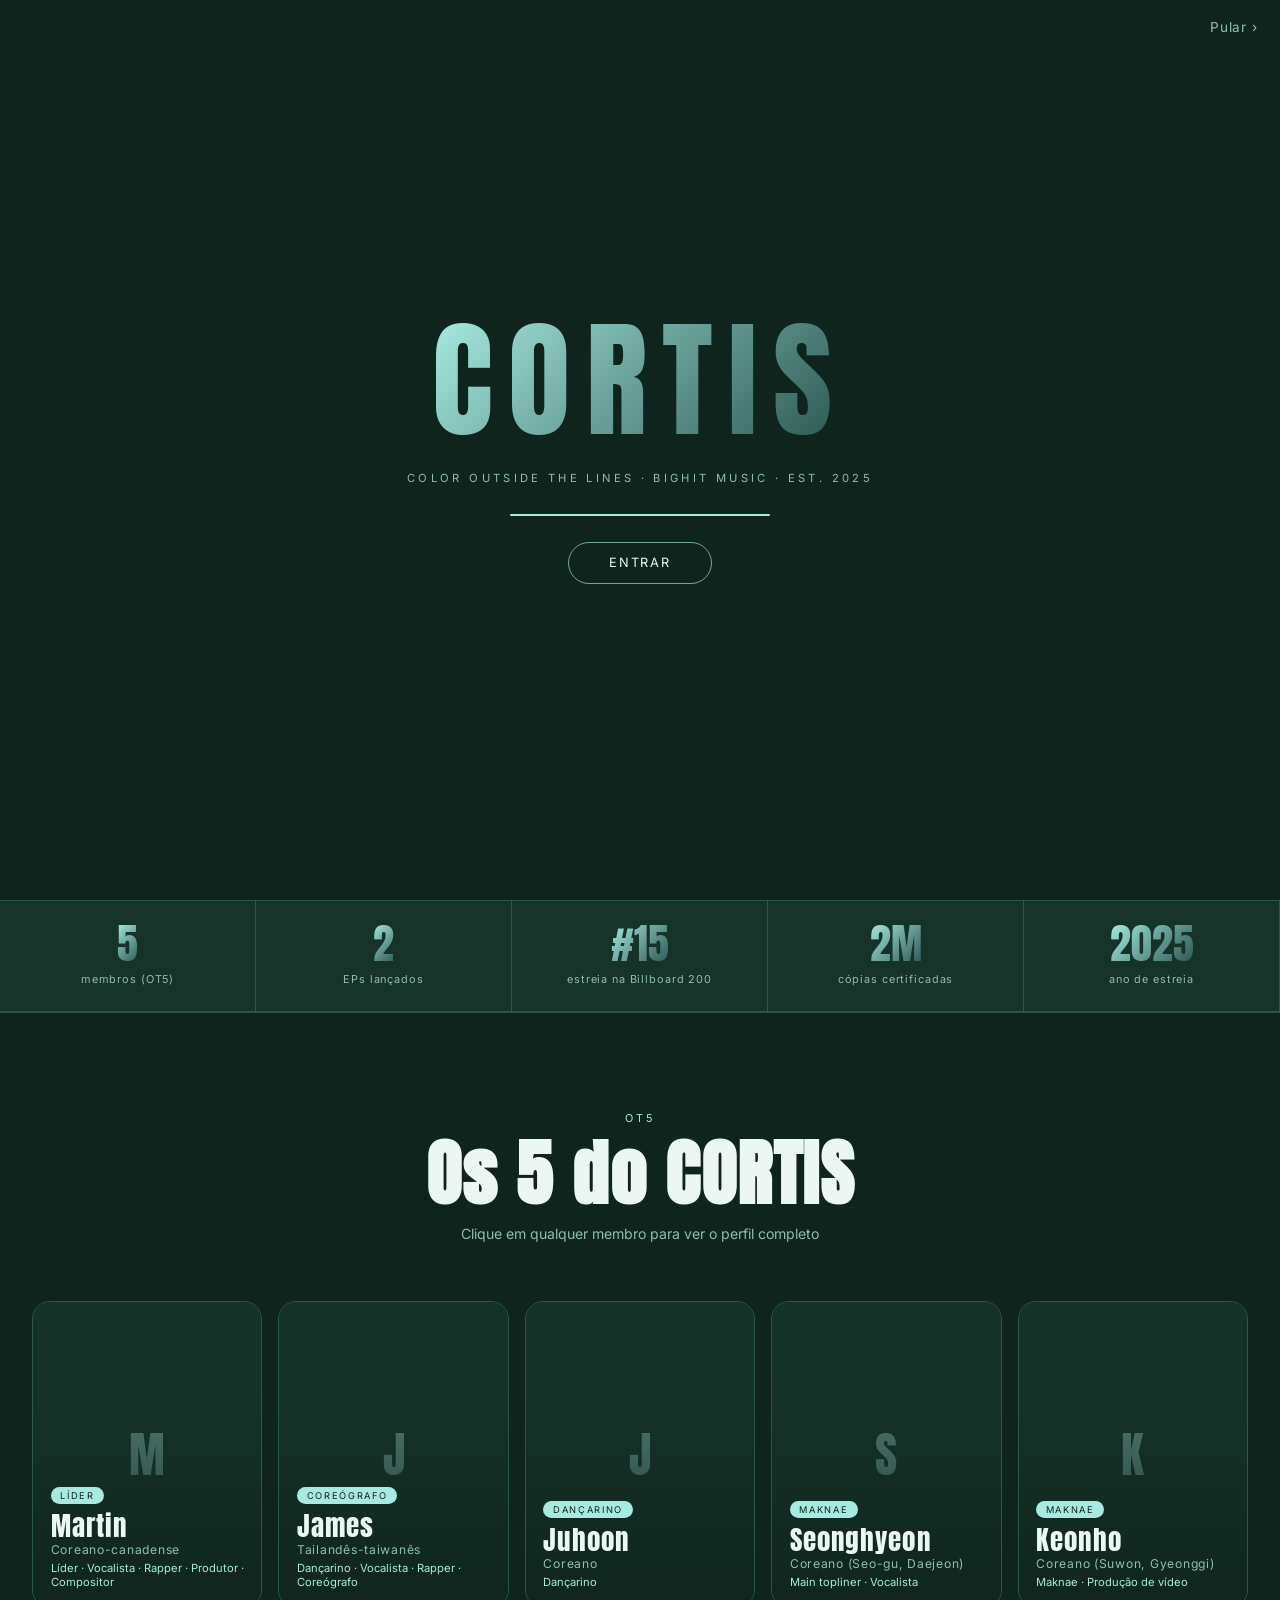
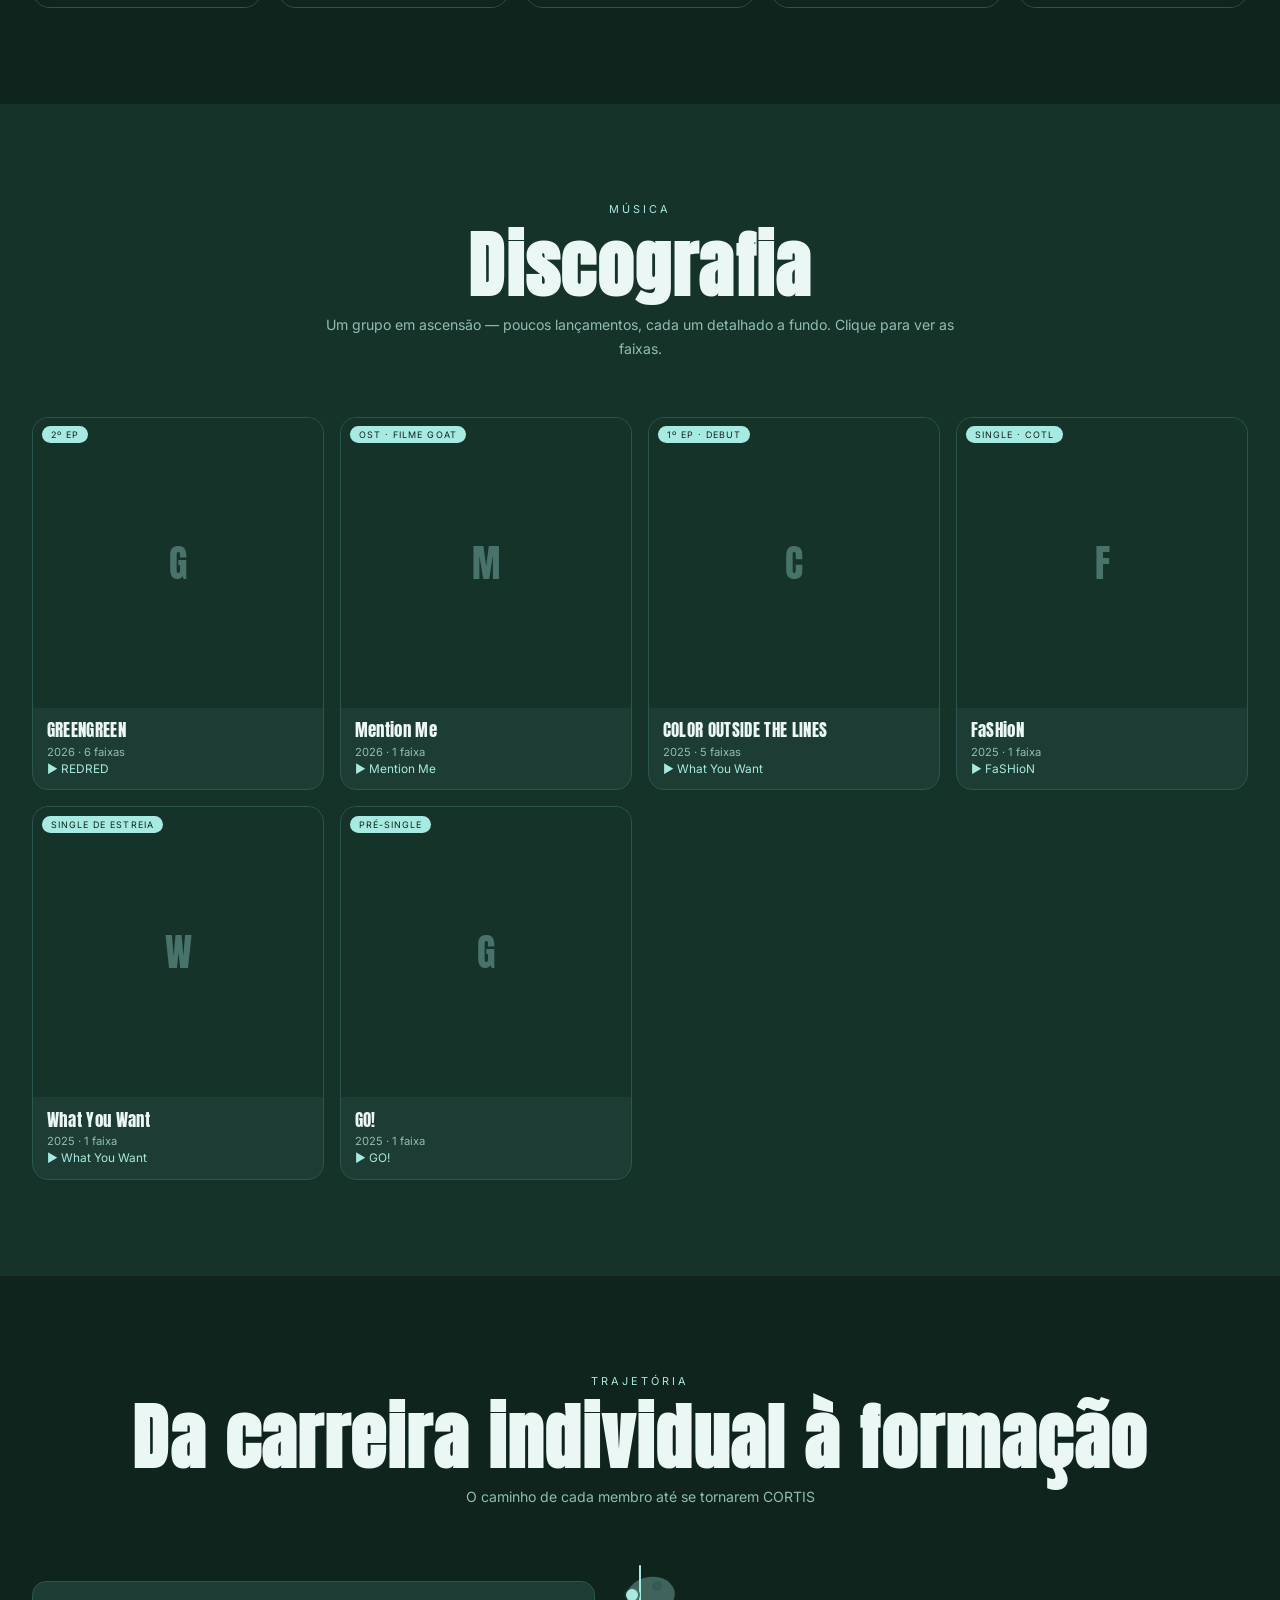
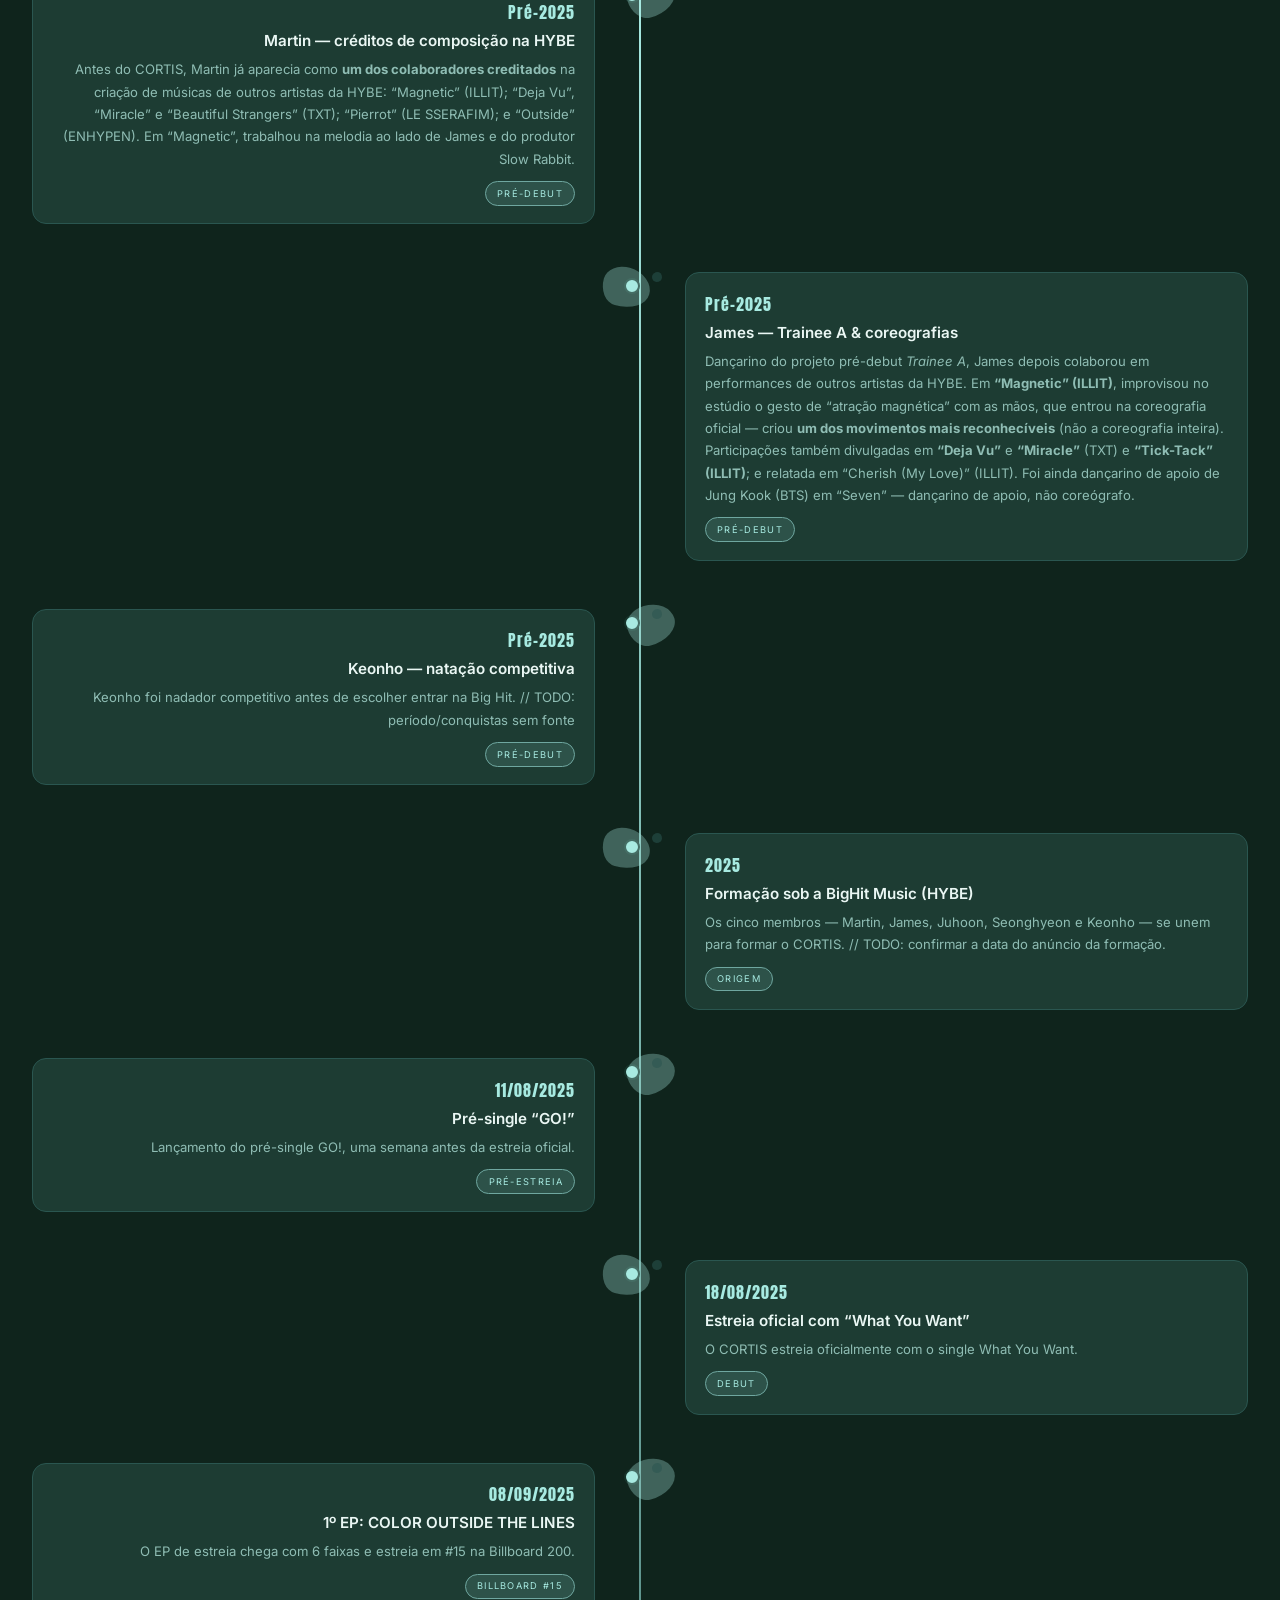
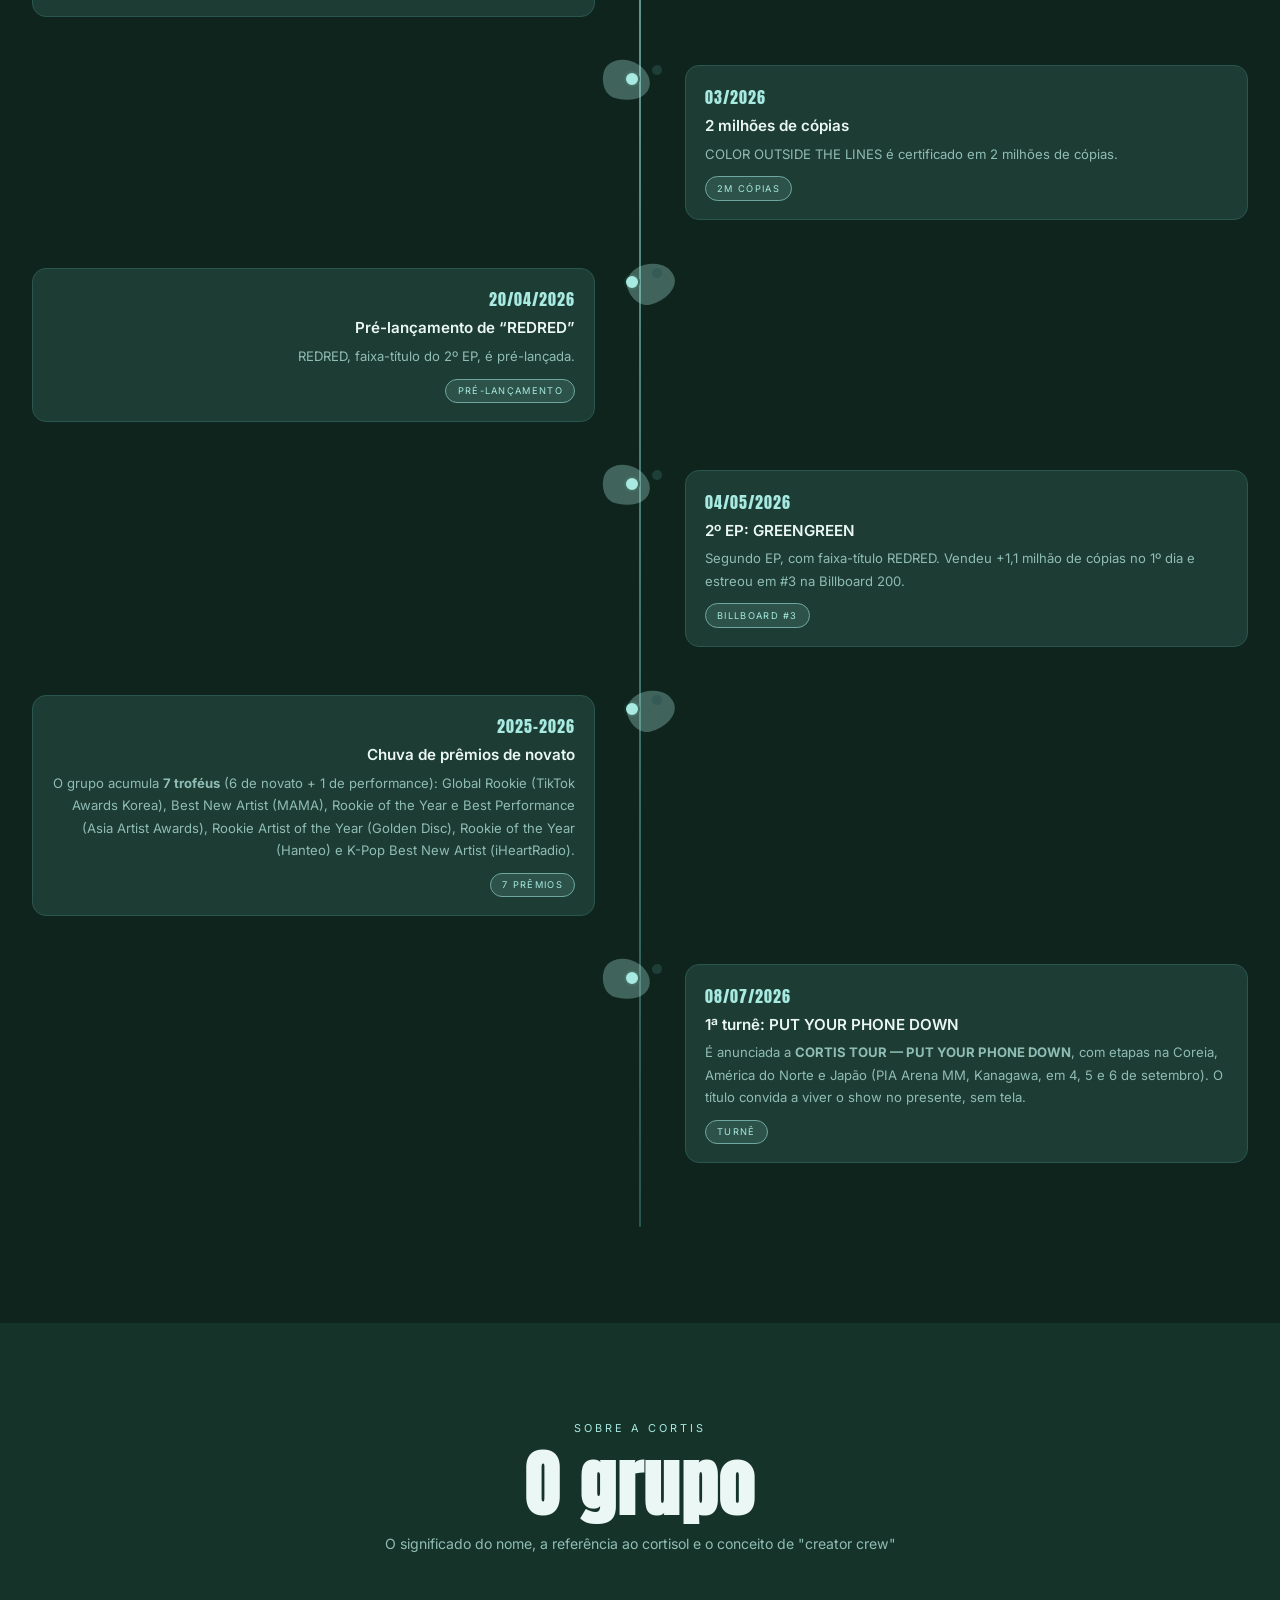
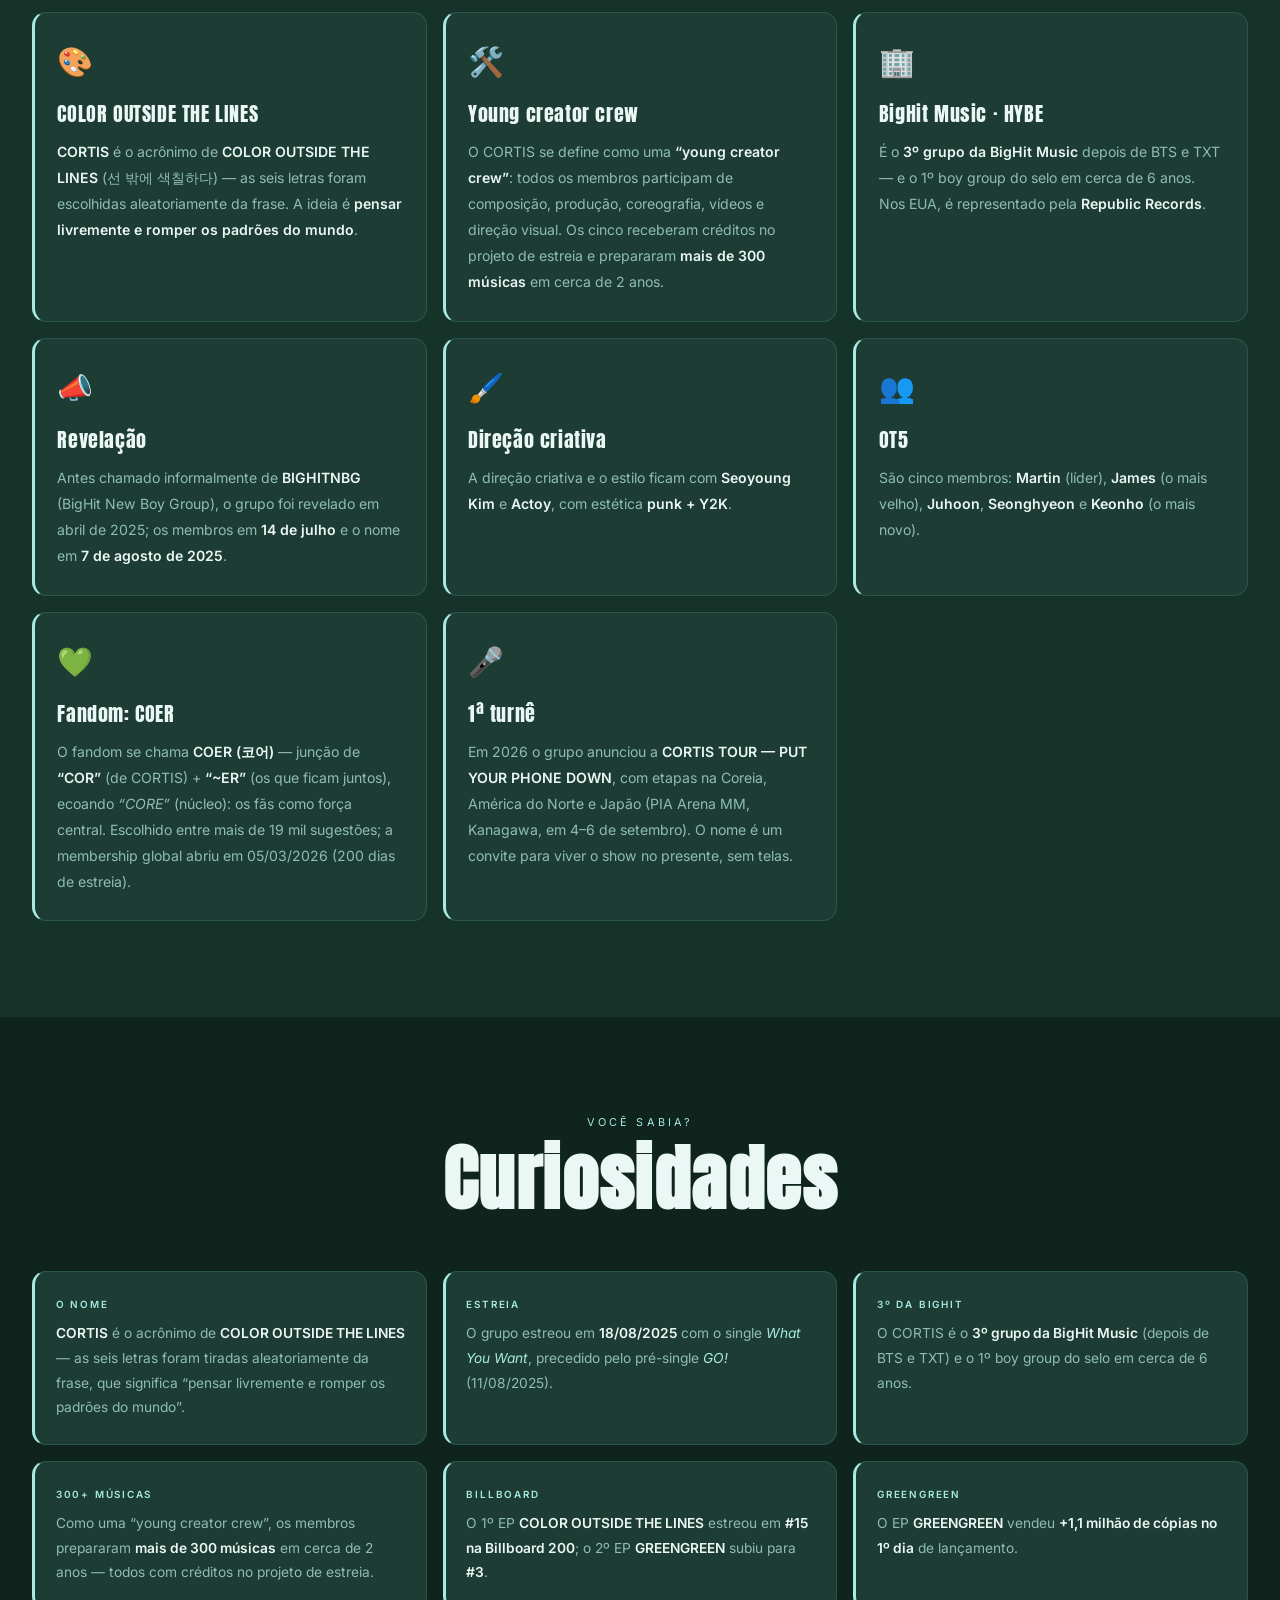
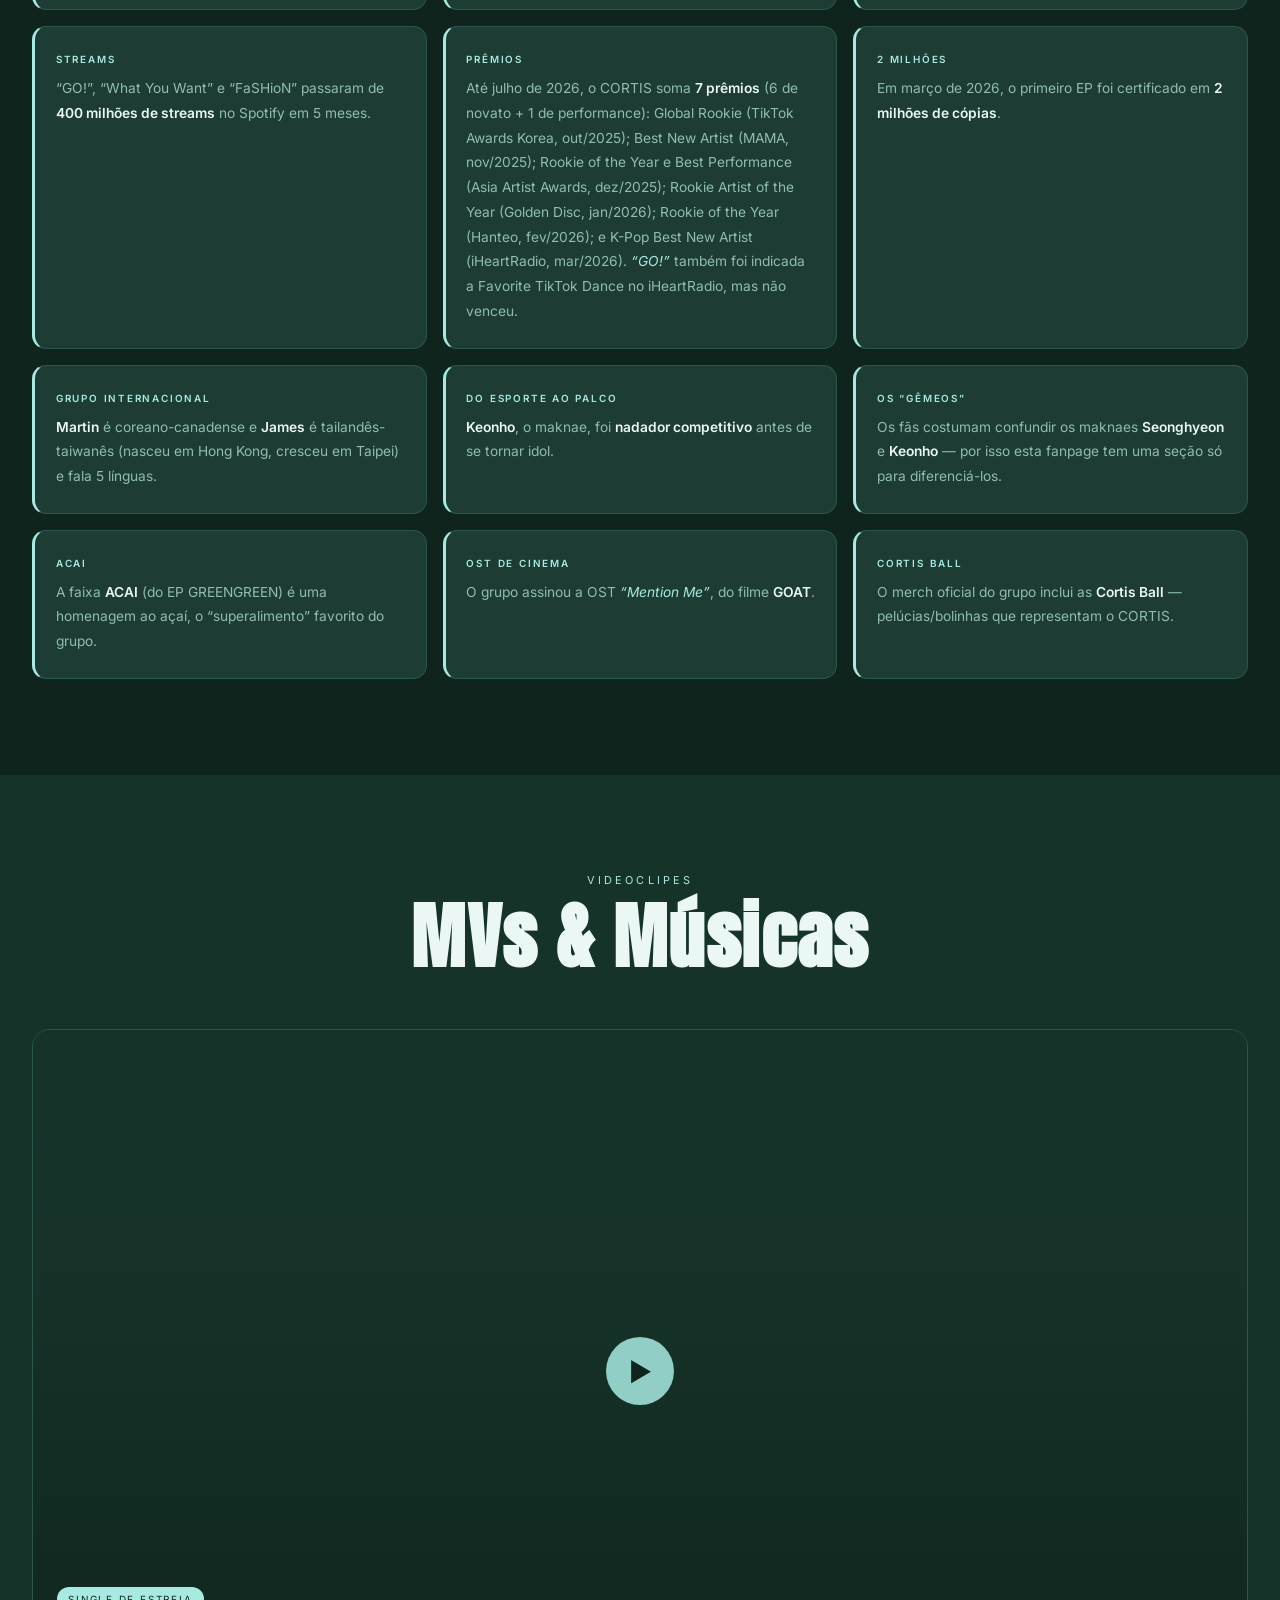
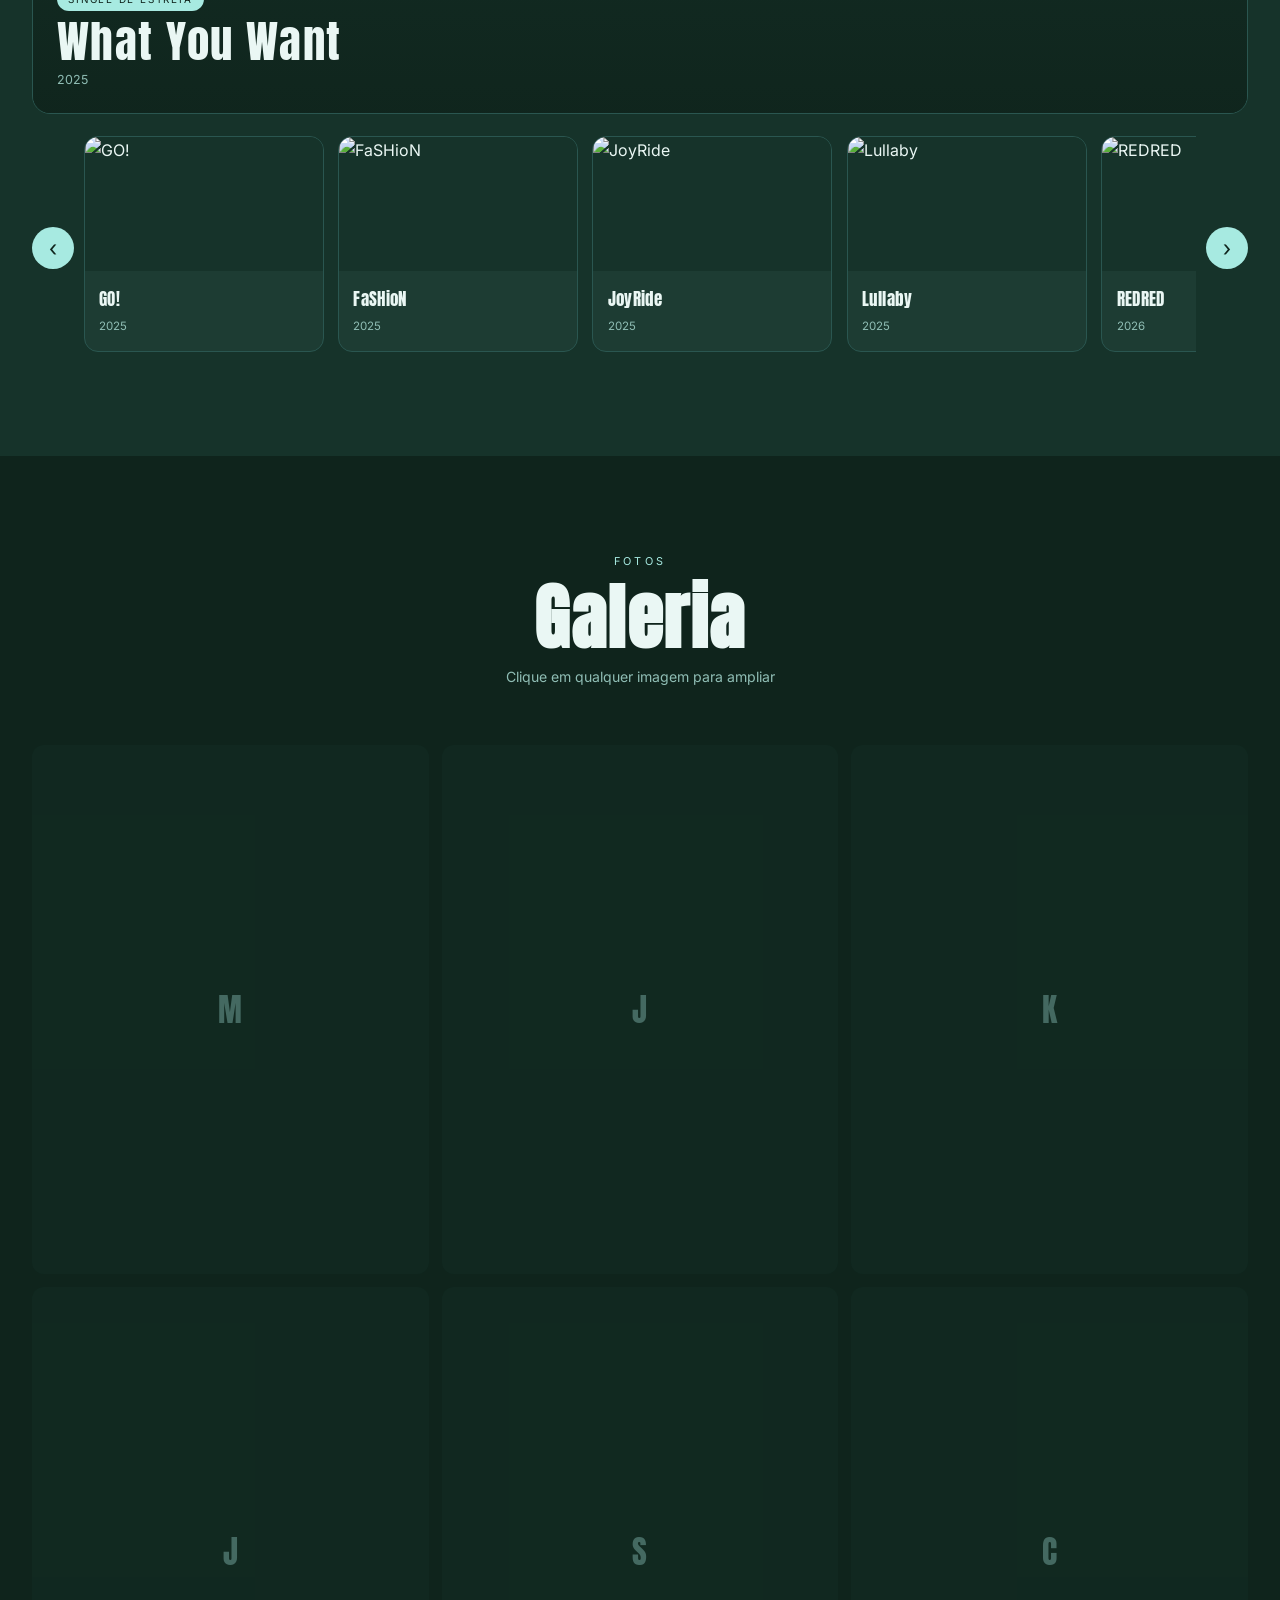
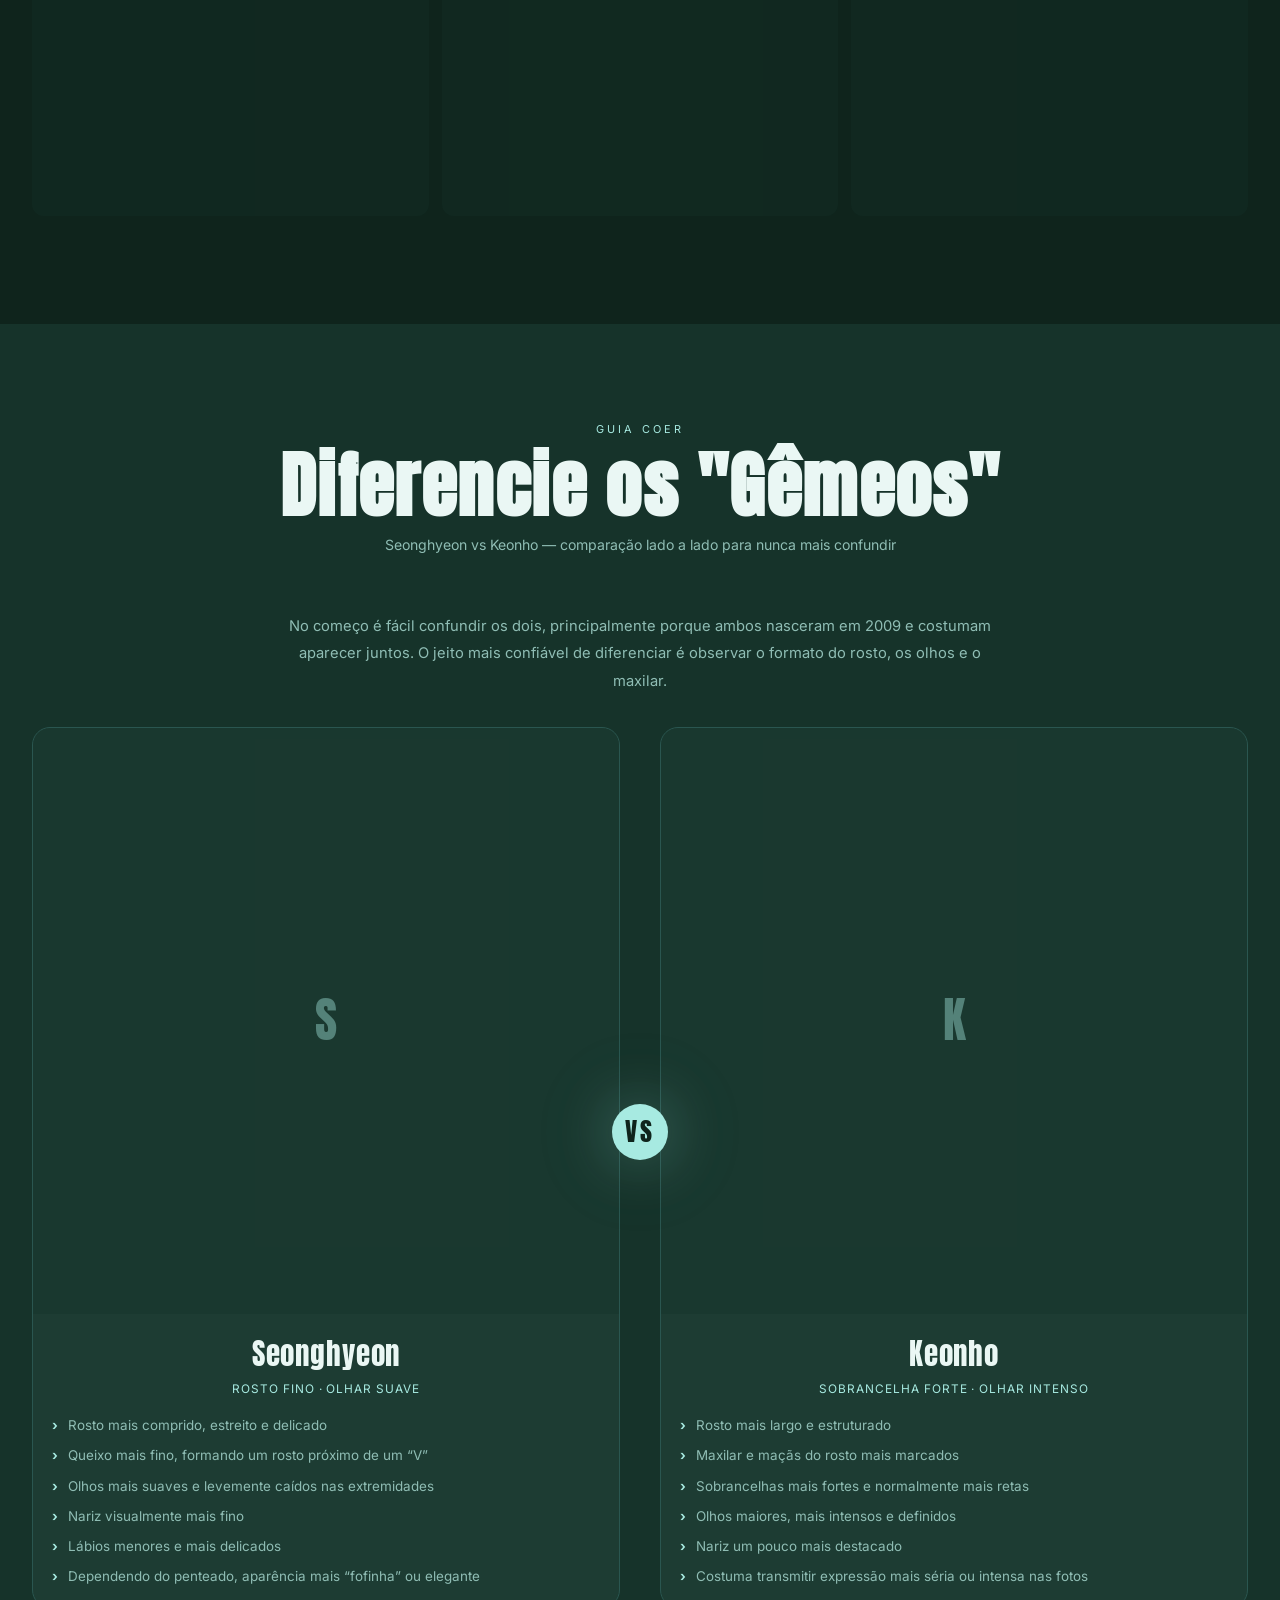
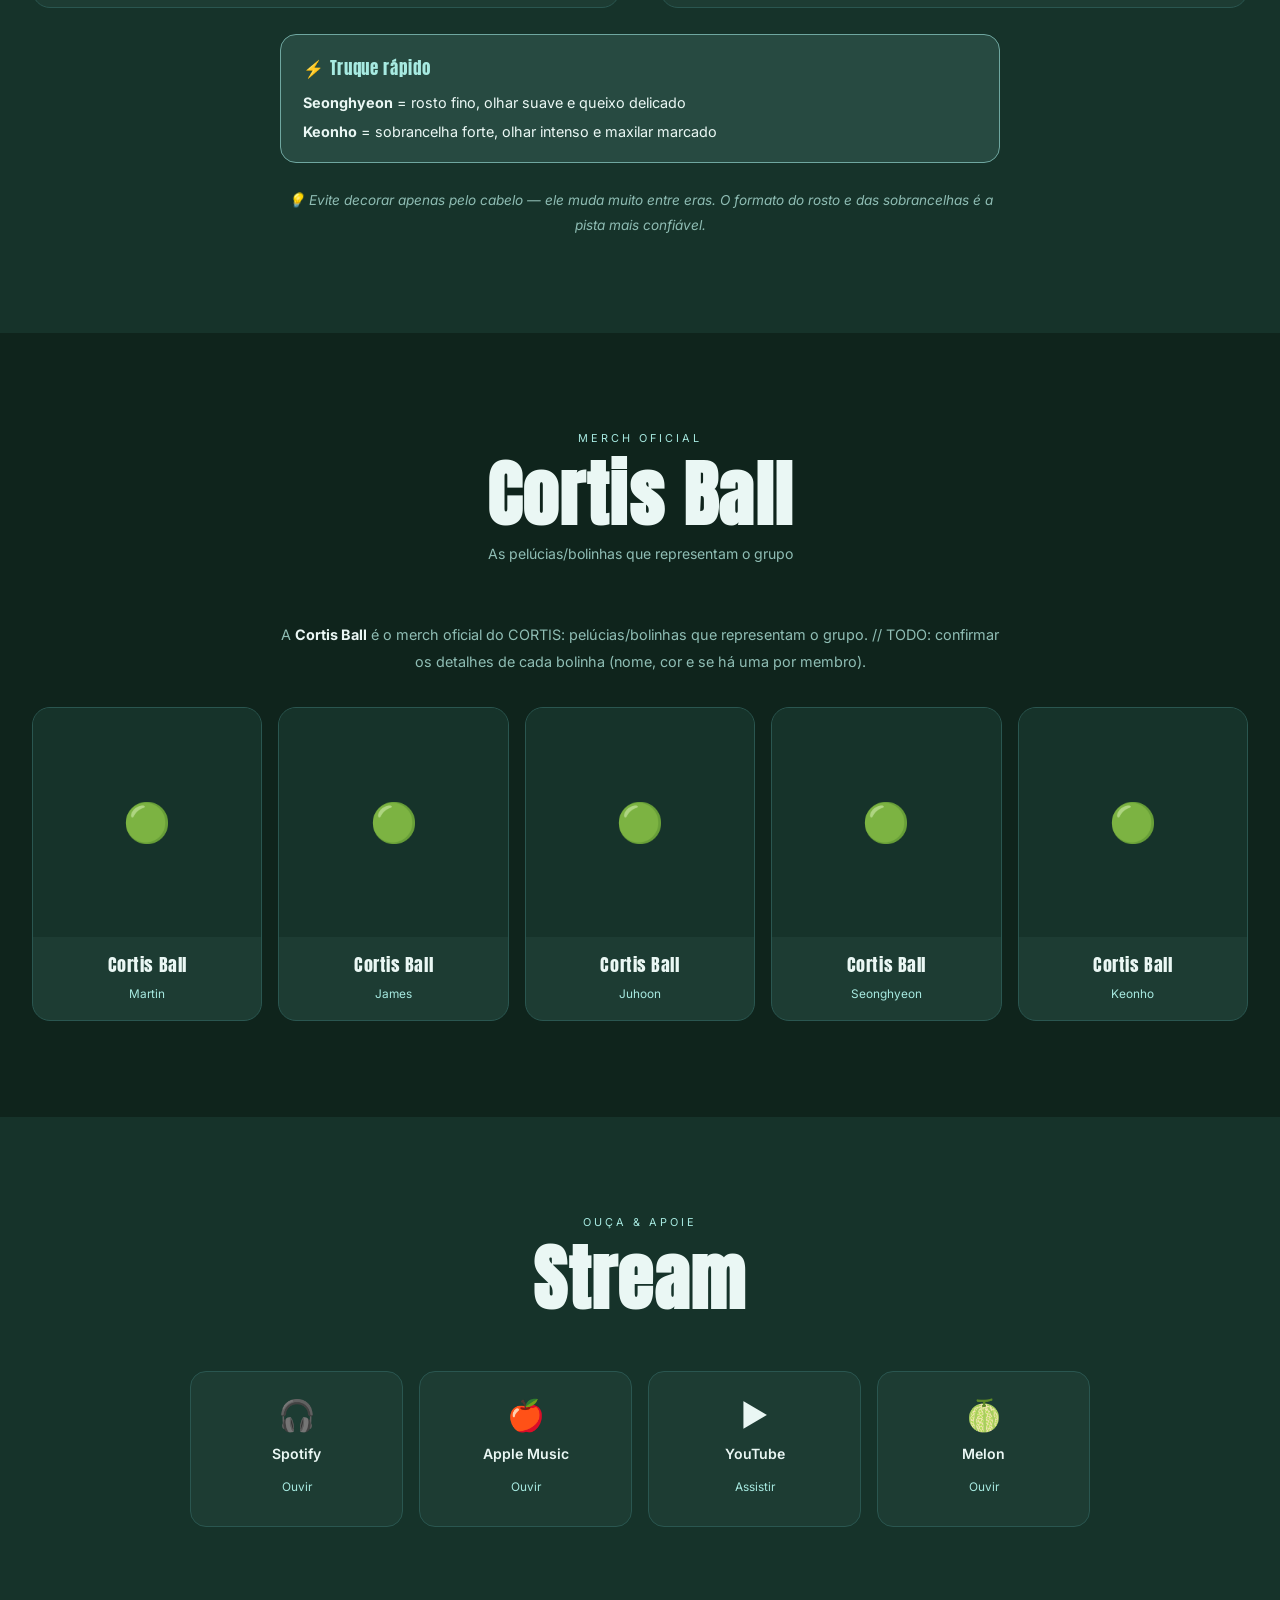
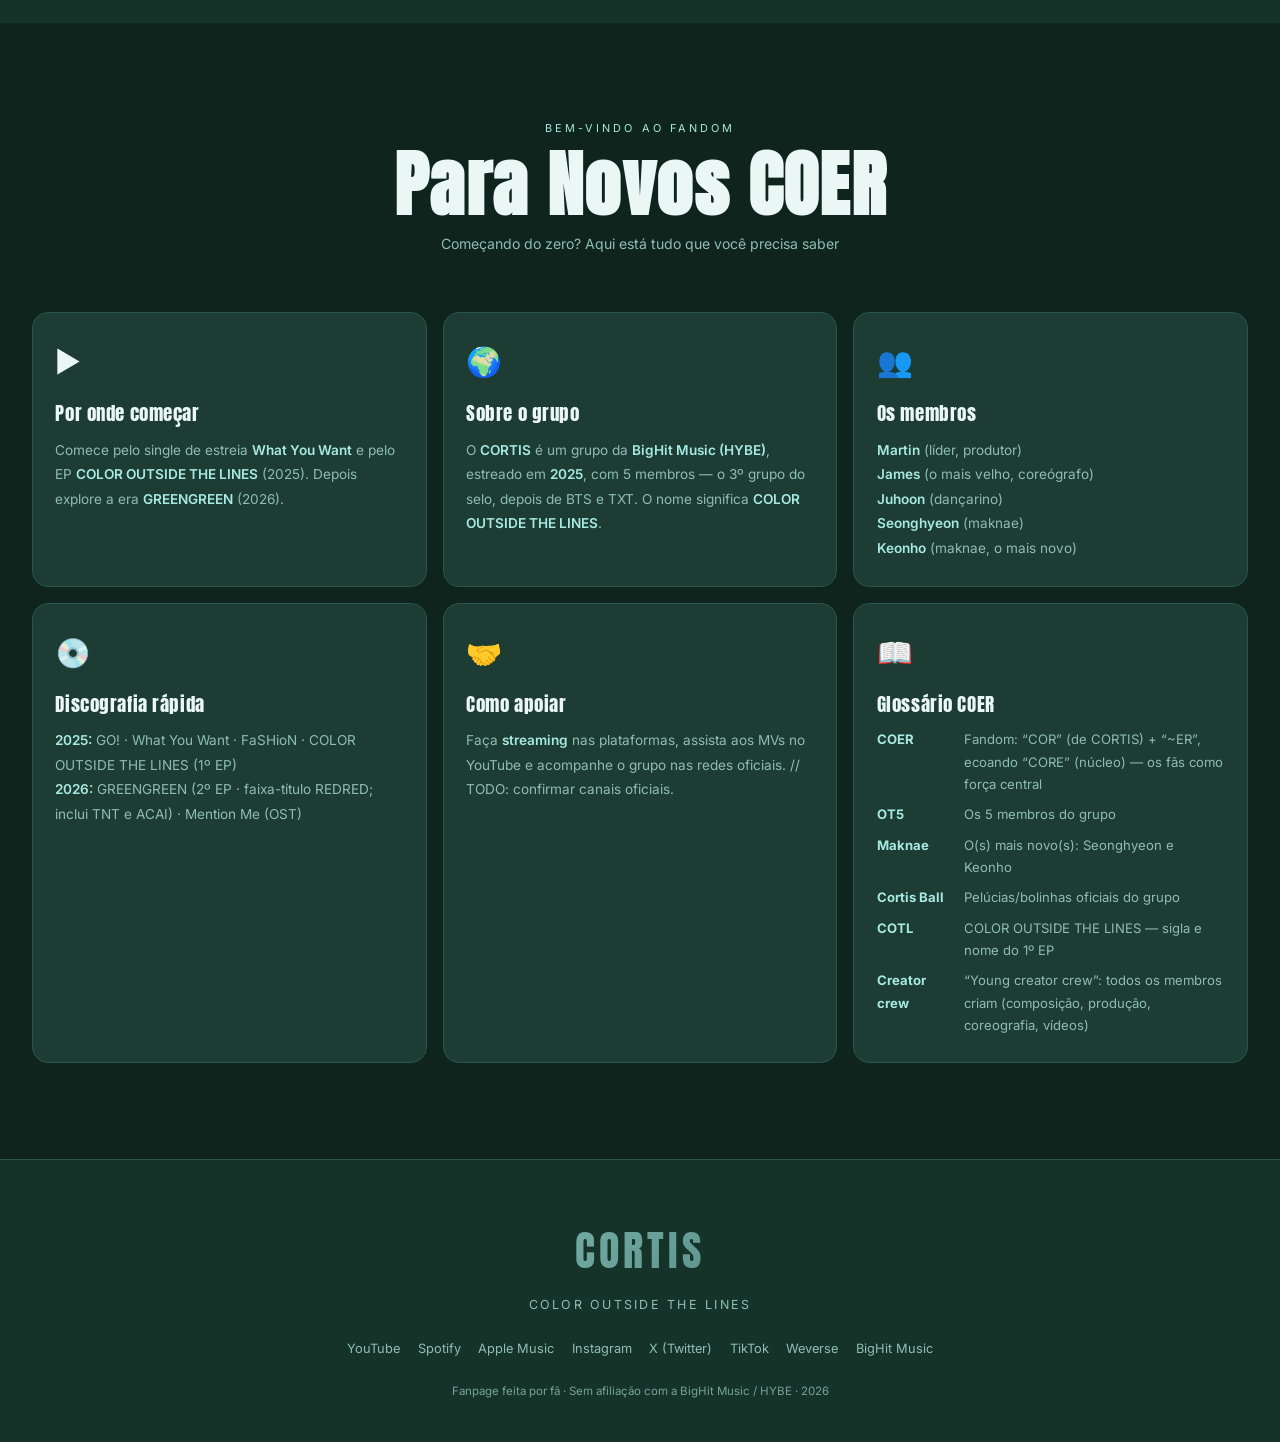
==== index.html @ 3993736a "Publica fanpage estática do CORTIS (HTML/CSS/JS puro) - index.html + 404.html; style.css com 5 temas" ====
<!DOCTYPE html>
<html lang="pt-BR">
<head>
  <meta charset="UTF-8" />
  <meta name="viewport" content="width=device-width, initial-scale=1.0" />

  <title>CORTIS — Fanpage | COLOR OUTSIDE THE LINES</title>
  <meta name="description" content="Fanpage do CORTIS (BigHit Music / HYBE): membros, discografia detalhada, trajetória, curiosidades, como diferenciar os gêmeos Seonghyeon e Keonho, a Cortis Ball e um guia para novos COER." />
  <meta name="keywords" content="CORTIS, K-pop, BigHit Music, HYBE, COER, Martin, James, Juhoon, Seonghyeon, Keonho, COLOR OUTSIDE THE LINES, GREENGREEN" />

  <!-- Open Graph -->
  <meta property="og:type" content="website" />
  <meta property="og:title" content="CORTIS — COLOR OUTSIDE THE LINES" />
  <meta property="og:description" content="Tudo sobre o CORTIS: membros, discografia, trajetória, curiosidades, Cortis Ball e guia para novos COER." />
  <!-- TODO: confirmar e adicionar og:image (URL absoluta) e og:url quando publicar no GitHub Pages -->

  <!-- Favicon (SVG inline — placeholder na cor do tema padrão) -->
  <link rel="icon" href="data:image/svg+xml,<svg xmlns='http://www.w3.org/2000/svg' viewBox='0 0 100 100'><rect width='100' height='100' rx='22' fill='%231fc16b'/><text y='.92em' x='16' font-size='78' font-family='Arial Black' font-weight='900' fill='%23041a12'>C</text></svg>" />

  <!-- Fontes: Anton (display marcante) + Inter (sans legível) -->
  <link rel="preconnect" href="https://fonts.googleapis.com" />
  <link rel="preconnect" href="https://fonts.gstatic.com" crossorigin />
  <link href="https://fonts.googleapis.com/css2?family=Anton&family=Inter:wght@400;500;600;700&display=swap" rel="stylesheet" />

  <link rel="stylesheet" href="style.css" />
  <script src="script.js" defer></script>
</head>
<body>

<!-- Skip link (acessibilidade) -->
<a class="skip-link" href="#membros">Pular para o conteúdo</a>

<!-- ══════════ INTRO ══════════ -->
<div id="introScreen">
  <button id="introSkipBtn" class="intro-skip" aria-label="Pular introdução">Pular ›</button>
  <div class="intro-logo">CORTIS</div>
  <div class="intro-sub">COLOR OUTSIDE THE LINES · BigHit Music · Est. 2025</div>
  <div class="intro-bar"><div class="intro-fill"></div></div>
  <button class="intro-enter-btn" id="introEnterBtn">Entrar</button>
</div>

<!-- ══════════ NAVBAR ══════════ -->
<nav id="navbar" aria-label="Navegação principal">
  <a class="nav-logo" href="#hero">CORTIS</a>

  <ul class="nav-links" id="navLinks">
    <li><a href="#membros">Membros</a></li>
    <li><a href="#discografia">Discografia</a></li>
    <li><a href="#timeline">Trajetória</a></li>
    <li><a href="#historia">Sobre</a></li>
    <li><a href="#curiosidades">Curiosidades</a></li>
    <li><a href="#mvs">MVs</a></li>
    <li><a href="#galeria">Galeria</a></li>
    <li><a href="#gemeos">Os Gêmeos</a></li>
    <li><a href="#cortisball">Cortis Ball</a></li>
    <li><a href="#novos-coer">Novos COER</a></li>
  </ul>

  <div class="nav-controls">
    <div id="themeControls" class="theme-controls" role="group" aria-label="Selecionar tema de cor">
      <button class="theme-swatch" data-theme="verde-escuro" title="Verde escuro" aria-label="Tema Verde escuro"></button>
      <button class="theme-swatch" data-theme="verde-claro"  title="Verde claro"  aria-label="Tema Verde claro"></button>
      <button class="theme-swatch" data-theme="redred"       title="REDRED"       aria-label="Tema REDRED"></button>
      <button class="theme-swatch" data-theme="acai"         title="ACAI"         aria-label="Tema ACAI"></button>
      <button class="theme-swatch" data-theme="tnt"          title="TNT"          aria-label="Tema TNT"></button>
    </div>
    <button class="nav-search-btn" id="searchOpenBtn" title="Buscar" aria-label="Abrir busca">🔍</button>
    <button class="nav-toggle" id="navToggle" aria-label="Abrir menu">☰</button>
  </div>
</nav>

<!-- ══════════ HERO ══════════ -->
<header id="hero">
  <div class="hero-bg"></div>
  <canvas id="heroCanvas" aria-hidden="true"></canvas>
  <div class="hero-content">
    <p class="hero-eyebrow">BigHit Music · HYBE · Est. 2025</p>
    <h1 class="hero-title">CORTIS</h1>
    <p class="hero-tagline">COLOR OUTSIDE THE LINES</p>
    <div class="hero-members">
      <span>Martin</span><span>·</span>
      <span>James</span><span>·</span>
      <span>Juhoon</span><span>·</span>
      <span>Seonghyeon</span><span>·</span>
      <span>Keonho</span>
    </div>
    <div class="hero-btns">
      <a href="#membros" class="btn btn-primary">Conhecer os membros →</a>
      <a href="#discografia" class="btn btn-outline">Ver discografia</a>
    </div>
  </div>
  <div class="hero-scroll" aria-hidden="true"><span>Scroll</span><div class="scroll-line"></div></div>
</header>

<!-- ══════════ STATS ══════════ -->
<div class="stats-bar" id="statsBar"><!-- preenchido pelo script.js --></div>

<main>

<!-- ══════════ MEMBROS ══════════ -->
<section id="membros" class="section">
  <div class="section-header">
    <span class="section-label">OT5</span>
    <h2 class="section-title">Os 5 do CORTIS</h2>
    <p class="section-desc">Clique em qualquer membro para ver o perfil completo</p>
  </div>
  <div class="members-grid" id="membersGrid"><!-- preenchido pelo script.js --></div>
</section>

<!-- ══════════ DISCOGRAFIA ══════════ -->
<section id="discografia" class="section-alt">
  <div class="section-header">
    <span class="section-label">Música</span>
    <h2 class="section-title">Discografia</h2>
    <p class="section-desc">Um grupo em ascensão — poucos lançamentos, cada um detalhado a fundo. Clique para ver as faixas.</p>
  </div>
  <div class="disco-grid" id="discoGrid"><!-- preenchido pelo script.js --></div>
</section>

<!-- ══════════ TRAJETÓRIA / TIMELINE ══════════ -->
<section id="timeline" class="section">
  <div class="section-header">
    <span class="section-label">Trajetória</span>
    <h2 class="section-title">Da carreira individual à formação</h2>
    <p class="section-desc">O caminho de cada membro até se tornarem CORTIS</p>
  </div>
  <div class="timeline-container" id="timelineContainer"><!-- preenchido pelo script.js --></div>
</section>

<!-- ══════════ SOBRE / HISTÓRIA DO GRUPO ══════════ -->
<section id="historia" class="section-alt">
  <div class="section-header">
    <span class="section-label">Sobre a CORTIS</span>
    <h2 class="section-title">O grupo</h2>
    <p class="section-desc">O significado do nome, a referência ao cortisol e o conceito de "creator crew"</p>
  </div>
  <div class="historia-container" id="historiaContainer"><!-- preenchido pelo script.js --></div>
</section>

<!-- ══════════ CURIOSIDADES ══════════ -->
<section id="curiosidades" class="section">
  <div class="section-header">
    <span class="section-label">Você Sabia?</span>
    <h2 class="section-title">Curiosidades</h2>
  </div>
  <div class="facts-grid" id="factsGrid"><!-- preenchido pelo script.js --></div>
</section>

<!-- ══════════ MVs ══════════ -->
<section id="mvs" class="section-alt">
  <div class="section-header">
    <span class="section-label">Videoclipes</span>
    <h2 class="section-title">MVs & Músicas</h2>
  </div>
  <div id="mvsFeatured"><!-- MV em destaque, preenchido pelo script.js --></div>
  <div class="mvs-wrap">
    <button class="mvs-btn-left" id="mvsPrev" type="button" aria-label="Ver MVs anteriores">‹</button>
    <div id="mvsCarousel" class="mvs-scroll"><!-- preenchido pelo script.js --></div>
    <button class="mvs-btn-right" id="mvsNext" type="button" aria-label="Ver próximos MVs">›</button>
  </div>
</section>

<!-- ══════════ GALERIA ══════════ -->
<section id="galeria" class="section">
  <div class="section-header">
    <span class="section-label">Fotos</span>
    <h2 class="section-title">Galeria</h2>
    <p class="section-desc">Clique em qualquer imagem para ampliar</p>
  </div>
  <div class="gallery-masonry" id="galleryGrid"><!-- preenchido pelo script.js --></div>
</section>

<!-- ══════════ OS GÊMEOS (Seonghyeon vs Keonho) ══════════ -->
<section id="gemeos" class="section-alt">
  <div class="section-header">
    <span class="section-label">Guia COER</span>
    <h2 class="section-title">Diferencie os "Gêmeos"</h2>
    <p class="section-desc">Seonghyeon vs Keonho — comparação lado a lado para nunca mais confundir</p>
  </div>
  <div class="gemeos-container" id="gemeosContainer"><!-- preenchido pelo script.js --></div>
</section>

<!-- ══════════ CORTIS BALL ══════════ -->
<section id="cortisball" class="section">
  <div class="section-header">
    <span class="section-label">Merch Oficial</span>
    <h2 class="section-title">Cortis Ball</h2>
    <p class="section-desc">As pelúcias/bolinhas que representam o grupo</p>
  </div>
  <div class="cortisball-container" id="cortisballContainer"><!-- preenchido pelo script.js --></div>
</section>

<!-- ══════════ STREAM ══════════ -->
<section id="stream" class="section-alt">
  <div class="section-header">
    <span class="section-label">Ouça & Apoie</span>
    <h2 class="section-title">Stream</h2>
  </div>
  <div class="stream-grid" id="streamGrid"><!-- preenchido pelo script.js --></div>
</section>

<!-- ══════════ GUIA PARA NOVOS COER ══════════ -->
<section id="novos-coer" class="section">
  <div class="section-header">
    <span class="section-label">Bem-vindo ao fandom</span>
    <h2 class="section-title">Para Novos COER</h2>
    <p class="section-desc">Começando do zero? Aqui está tudo que você precisa saber</p>
  </div>
  <div class="new-coer-grid" id="novosCoerGrid"><!-- preenchido pelo script.js --></div>
</section>

</main>

<!-- ══════════ FOOTER ══════════ -->
<footer id="footer">
  <div class="footer-logo">CORTIS</div>
  <p class="footer-tagline">COLOR OUTSIDE THE LINES</p>
  <nav class="footer-links" aria-label="Links oficiais">
    <!-- TODO: confirmar e substituir os href="#" pelas URLs oficiais -->
    <a href="#" target="_blank" rel="noopener noreferrer">YouTube</a>
    <a href="#" target="_blank" rel="noopener noreferrer">Spotify</a>
    <a href="#" target="_blank" rel="noopener noreferrer">Apple Music</a>
    <a href="#" target="_blank" rel="noopener noreferrer">Instagram</a>
    <a href="#" target="_blank" rel="noopener noreferrer">X (Twitter)</a>
    <a href="#" target="_blank" rel="noopener noreferrer">TikTok</a>
    <a href="#" target="_blank" rel="noopener noreferrer">Weverse</a>
    <a href="#" target="_blank" rel="noopener noreferrer">BigHit Music</a>
  </nav>
  <p class="footer-copy">Fanpage feita por fã · Sem afiliação com a BigHit Music / HYBE · 2026</p>
</footer>

<!-- ══════════ ELEMENTOS AUXILIARES ══════════ -->

<!-- Modal de membro -->
<div id="memberModal" class="modal-backdrop hidden" role="dialog" aria-modal="true" aria-label="Perfil do membro">
  <div class="member-modal">
    <button class="modal-close-btn" id="modalCloseBtn" aria-label="Fechar perfil do membro">✕</button>
    <div class="modal-img-side" id="modalImgSide"></div>
    <div class="modal-info-side" id="modalInfoSide"></div>
  </div>
</div>

<!-- Modal de álbum (discografia detalhada) -->
<div id="albumModal" class="modal-backdrop hidden" role="dialog" aria-modal="true" aria-label="Detalhes do álbum">
  <div class="album-modal">
    <button class="modal-close-btn" id="albumModalCloseBtn" aria-label="Fechar detalhes do álbum">✕</button>
    <div class="album-modal-body" id="albumModalBody"></div>
  </div>
</div>

<!-- Lightbox da galeria -->
<div id="lightbox" class="lightbox hidden" role="dialog" aria-modal="true" aria-label="Visualização de imagem">
  <button id="lbClose" class="lb-btn lb-close" aria-label="Fechar imagem">✕</button>
  <img id="lbImg" src="" alt="" />
</div>

<!-- Busca global -->
<div class="search-wrap" id="searchWrap" role="dialog" aria-modal="true" aria-label="Busca">
  <div class="search-input-wrap">
    <span class="search-input-icon" aria-hidden="true">🔍</span>
    <input class="search-input" id="searchInput" type="text" placeholder="Buscar membros, álbuns, curiosidades..." autocomplete="off" aria-label="Campo de busca" />
    <button class="search-close" id="searchCloseBtn" aria-label="Fechar busca">✕</button>
  </div>
  <div class="search-results" id="searchResults"></div>
</div>

<!-- Drawer mobile -->
<div class="drawer-overlay" id="drawerOverlay"></div>
<aside class="drawer" id="drawer" aria-label="Menu de navegação">
  <div class="drawer-header">
    <span class="drawer-logo">CORTIS</span>
    <button class="drawer-close" id="drawerClose" aria-label="Fechar menu">✕</button>
  </div>
  <nav class="drawer-nav">
    <a href="#membros">Membros</a>
    <a href="#discografia">Discografia</a>
    <a href="#timeline">Trajetória</a>
    <a href="#historia">Sobre</a>
    <a href="#curiosidades">Curiosidades</a>
    <a href="#mvs">MVs</a>
    <a href="#galeria">Galeria</a>
    <a href="#gemeos">Os Gêmeos</a>
    <a href="#cortisball">Cortis Ball</a>
    <a href="#stream">Stream</a>
    <a href="#novos-coer">Novos COER</a>
  </nav>
  <div class="drawer-footer">COLOR OUTSIDE THE LINES</div>
</aside>

<!-- Voltar ao topo -->
<button id="backToTop" class="back-to-top" aria-label="Voltar ao topo">↑</button>

</body>
</html>
---- style.css ----
/* ============================================================
   CORTIS — Fanpage | style.css
   Mobile-first · 5 temas · "Color Outside the Lines"
   Autora: Laysa Serrão
   ============================================================ */

/* ── RESET ── */
*, *::before, *::after { box-sizing: border-box; margin: 0; padding: 0; }
html { scroll-behavior: smooth; scroll-padding-top: 84px; -webkit-text-size-adjust: 100%; }
img { max-width: 100%; display: block; }
a { text-decoration: none; color: inherit; }
button { cursor: pointer; font-family: inherit; color: inherit; background: none; border: none; }
input { font-family: inherit; }
ul { list-style: none; }
.hidden { display: none !important; }

/* ============================================================
   SISTEMA DE TEMAS
   Variáveis-base: --bg --surface --text --text-2 --border --accent --accent-2
   --on-accent = cor de texto legível SOBRE o accent (dentro do bloco de tema)
   ============================================================ */

/* Verde escuro (padrão) */
:root, .theme-green-dark {
  --bg:        #0F241C;
  --surface:   #16332A;
  --text:      #EAF7F4;
  --text-2:    #8FBDB4;
  --border:    #2A5650;
  --accent:    #A7EAE1;
  --accent-2:  #2A5650;
  --on-accent: #0F241C;
  color-scheme: dark;
}

/* Verde claro */
.theme-green-light {
  --bg:        #EAF6F3;
  --surface:   #FFFFFF;
  --text:      #12332D;
  --text-2:    #4E7A72;
  --border:    #A7EAE1;
  --accent:    #2A5650;
  --accent-2:  #A7EAE1;
  --on-accent: #FFFFFF;
  color-scheme: light;
}

/* REDRED */
.theme-redred {
  --bg:        #1A0708;
  --surface:   #2A0C0D;
  --text:      #F5E3E3;
  --text-2:    #7FA687;
  --border:    #53805C;
  --accent:    #930C11;
  --accent-2:  #53805C;
  --on-accent: #F5E3E3;
  color-scheme: dark;
}

/* ACAI */
.theme-acai {
  --bg:        #1C1220;
  --surface:   #2A1B2E;
  --text:      #F0E7F2;
  --text-2:    #A98FB0;
  --border:    #3A2135;
  --accent:    #7DA641;
  --accent-2:  #3A2135;
  --on-accent: #1C1220;
  color-scheme: dark;
}

/* TNT (accent neutro + detalhe vermelho no accent-2) */
.theme-tnt {
  --bg:        #0B0E0F;
  --surface:   #15191A;
  --text:      #ECEEEF;
  --text-2:    #8A9294;
  --border:    #2A3133;
  --accent:    #4A5052;
  --accent-2:  #930C11;
  --on-accent: #ECEEEF;
  color-scheme: dark;
}

/* ── Tokens derivados (recalculam por tema pois referenciam as vars acima) ── */
body {
  --card:          color-mix(in srgb, var(--accent) 5%, var(--surface));
  --glass:         color-mix(in srgb, var(--accent) 12%, transparent);
  --glass-strong:  color-mix(in srgb, var(--accent) 22%, transparent);
  --border-hover:  color-mix(in srgb, var(--accent) 55%, var(--border));
  --grad:          linear-gradient(135deg, var(--accent), var(--accent-2));
  --glow:          0 0 60px color-mix(in srgb, var(--accent) 30%, transparent),
                   0 0 130px color-mix(in srgb, var(--accent) 12%, transparent);
  --scrim:         color-mix(in srgb, var(--bg) 88%, transparent);
}

/* ── BASE ── */
body {
  background: var(--bg);
  color: var(--text);
  font-family: 'Inter', system-ui, -apple-system, sans-serif;
  line-height: 1.7;
  overflow-x: hidden;
  transition: background-color .45s ease, color .45s ease;
}

/* transição suave de tema nas superfícies */
.stats-bar, .section-alt, #navbar, #footer, #introScreen,
.member-card, .disco-card, .fact-card, .tl-card, .historia-card,
.gemeo-card, .cortisball-card, .stream-card, .coer-card, .quote-card,
.member-modal, .album-modal, .search-input, .search-result-item,
.drawer, .mv-card, .mv-featured-card, .stat-item {
  transition: background-color .4s ease, color .4s ease, border-color .4s ease,
              transform .35s ease, box-shadow .35s ease;
}

/* ── FOCUS VISÍVEL (todos os temas) ── */
:focus-visible {
  outline: 2px solid var(--accent);
  outline-offset: 2px;
  border-radius: 4px;
}
.theme-tnt :focus-visible { outline-color: var(--accent-2); } /* vermelho: mais visível que o cinza */

/* ── SKIP LINK ── */
.skip-link {
  position: absolute;
  top: -100px; left: 1rem;
  z-index: 10000;
  background: var(--accent);
  color: var(--on-accent);
  padding: .6rem 1.2rem;
  border-radius: 8px;
  font-size: .85rem;
  transition: top .2s;
}
.skip-link:focus { top: 1rem; }

/* ── UTIL: título gradiente ── */
.grad-text {
  background: var(--grad);
  -webkit-background-clip: text;
  background-clip: text;
  -webkit-text-fill-color: transparent;
  color: transparent;
}

/* ============================================================
   INTRO
   ============================================================ */
#introScreen {
  position: fixed; inset: 0; z-index: 9999;
  background: var(--bg);
  display: flex; flex-direction: column;
  align-items: center; justify-content: center;
  gap: 1.6rem; padding: 2rem;
  transition: opacity .8s ease;
}
#introScreen.out { opacity: 0; pointer-events: none; }
.intro-skip {
  position: absolute; top: 1.2rem; right: 1.4rem;
  color: var(--text-2); font-size: .85rem; letter-spacing: .06em;
}
.intro-skip:hover { color: var(--text); }
.intro-logo {
  font-family: 'Anton', sans-serif;
  font-size: clamp(3.5rem, 16vw, 8rem);
  letter-spacing: .12em;
  line-height: 1;
  background: var(--grad);
  -webkit-background-clip: text; background-clip: text;
  -webkit-text-fill-color: transparent; color: transparent;
  text-align: center;
  animation: introPop 1s cubic-bezier(.2,.8,.2,1) both;
}
@keyframes introPop {
  from { opacity: 0; transform: translateY(18px) scale(.94); letter-spacing: .4em; }
  to   { opacity: 1; transform: none; letter-spacing: .12em; }
}
.intro-sub {
  font-size: .7rem; letter-spacing: .3em; text-transform: uppercase;
  color: var(--text-2); text-align: center;
}
.intro-bar {
  width: min(260px, 65vw); height: 2px;
  background: var(--border); border-radius: 99px; overflow: hidden;
}
.intro-fill { height: 100%; width: 0; background: var(--accent); animation: iLoad 2s ease-out forwards; }
@keyframes iLoad { to { width: 100%; } }
.intro-enter-btn {
  border: 1px solid var(--border-hover);
  color: var(--text);
  padding: .8rem 2.5rem; border-radius: 50px;
  font-size: .8rem; letter-spacing: .15em; text-transform: uppercase;
  transition: background-color .3s, transform .3s;
}
.intro-enter-btn:hover { background: var(--glass); transform: translateY(-2px); }

/* ============================================================
   NAVBAR
   ============================================================ */
#navbar {
  position: fixed; top: 0; left: 0; right: 0; z-index: 1000;
  display: flex; align-items: center; justify-content: space-between;
  gap: 1rem; padding: .9rem 1.2rem;
  border-bottom: 1px solid transparent;
  transition: background-color .4s, padding .4s, border-color .4s;
}
#navbar.scrolled {
  background: color-mix(in srgb, var(--bg) 92%, transparent);
  backdrop-filter: blur(18px);
  -webkit-backdrop-filter: blur(18px);
  border-bottom-color: var(--border);
}
.nav-logo {
  font-family: 'Anton', sans-serif;
  font-size: 1.4rem; letter-spacing: .12em;
  background: var(--grad);
  -webkit-background-clip: text; background-clip: text;
  -webkit-text-fill-color: transparent; color: transparent;
}
.nav-links { display: none; }
.nav-controls { display: flex; align-items: center; gap: .5rem; }

/* swatches de tema — cores fixas (é um seletor de temas, precisa mostrar cada cor) */
.theme-controls { display: flex; align-items: center; gap: .35rem; }
.theme-swatch {
  width: 18px; height: 18px; border-radius: 50%;
  border: 2px solid color-mix(in srgb, var(--text) 30%, transparent);
  transition: transform .2s, border-color .2s;
  padding: 0;
}
.theme-swatch:hover { transform: scale(1.18); }
.theme-swatch.active { border-color: var(--text); transform: scale(1.15); }
.theme-swatch[data-theme="verde-escuro"] { background: linear-gradient(135deg, #0F241C, #A7EAE1); }
.theme-swatch[data-theme="verde-claro"]  { background: linear-gradient(135deg, #EAF6F3, #2A5650); }
.theme-swatch[data-theme="redred"]       { background: linear-gradient(135deg, #1A0708, #930C11); }
.theme-swatch[data-theme="acai"]         { background: linear-gradient(135deg, #1C1220, #7DA641); }
.theme-swatch[data-theme="tnt"]          { background: linear-gradient(135deg, #15191A, #930C11); }

.nav-search-btn, .nav-toggle {
  width: 36px; height: 36px; border-radius: 50%;
  border: 1px solid var(--border);
  color: var(--text-2);
  display: flex; align-items: center; justify-content: center;
  font-size: 1rem;
  transition: border-color .3s, color .3s;
}
.nav-search-btn:hover, .nav-toggle:hover { border-color: var(--accent); color: var(--accent); }

/* ============================================================
   HERO
   ============================================================ */
#hero {
  position: relative; min-height: 100vh; min-height: 100svh;
  display: flex; align-items: center; justify-content: center;
  overflow: hidden;
}
.hero-bg {
  position: absolute; inset: 0; z-index: 0;
  background:
    radial-gradient(ellipse 80% 60% at 50% -10%, color-mix(in srgb, var(--accent) 30%, transparent) 0%, transparent 65%),
    radial-gradient(ellipse 45% 40% at 85% 80%, color-mix(in srgb, var(--accent-2) 45%, transparent) 0%, transparent 60%),
    var(--bg);
}
#heroCanvas { position: absolute; inset: 0; z-index: 1; pointer-events: none; }
.hero-content { position: relative; z-index: 2; text-align: center; padding: 5rem 1.2rem 2rem; }
.hero-eyebrow {
  font-size: .68rem; letter-spacing: .25em; text-transform: uppercase;
  color: var(--text-2); margin-bottom: 1rem;
}
.hero-title {
  font-family: 'Anton', sans-serif;
  font-size: clamp(4.5rem, 26vw, 15rem);
  letter-spacing: .04em; line-height: .9;
  color: var(--text);
  text-shadow: var(--glow);
  margin-bottom: .5rem;
}
.hero-tagline {
  font-size: clamp(.85rem, 3vw, 1.4rem);
  letter-spacing: .2em; text-transform: uppercase;
  color: var(--accent);
  margin-bottom: 1.4rem;
}
.hero-members {
  display: flex; gap: .45rem; justify-content: center; flex-wrap: wrap;
  font-size: .72rem; letter-spacing: .1em; text-transform: uppercase;
  color: var(--text-2); margin-bottom: 2.2rem;
}
.hero-btns { display: flex; gap: .8rem; justify-content: center; flex-wrap: wrap; }
.hero-scroll {
  position: absolute; bottom: 1.8rem; left: 50%; transform: translateX(-50%);
  z-index: 2; display: flex; flex-direction: column; align-items: center; gap: .4rem;
  color: var(--text-2); font-size: .65rem; letter-spacing: .2em; text-transform: uppercase;
}
.scroll-line { width: 1px; height: 40px; background: var(--accent); opacity: .5; animation: sLine 2s ease-in-out infinite; }
@keyframes sLine { 0%,100% { height: 20px; opacity: .2; } 50% { height: 40px; opacity: .7; } }

/* ── BOTÕES ── */
.btn {
  display: inline-block;
  padding: .8rem 1.8rem; border-radius: 50px;
  font-size: .82rem; letter-spacing: .08em;
  transition: background-color .3s, transform .3s, box-shadow .3s, border-color .3s;
}
.btn-primary { background: var(--accent); color: var(--on-accent); border: 1px solid var(--accent); }
.btn-primary:hover { transform: translateY(-2px); box-shadow: var(--glow); }
.btn-outline { border: 1px solid var(--border-hover); color: var(--accent); }
.btn-outline:hover { background: var(--glass); transform: translateY(-2px); }

/* ============================================================
   STATS
   ============================================================ */
.stats-bar {
  display: flex; flex-wrap: wrap; justify-content: center;
  background: var(--surface);
  border-top: 1px solid var(--border);
  border-bottom: 1px solid var(--border);
}
.stat-item {
  flex: 1 1 45%; min-width: 130px;
  display: flex; flex-direction: column; align-items: center;
  padding: 1.4rem 1rem;
  border-right: 1px solid var(--border);
  border-bottom: 1px solid var(--border);
}
.stat-num {
  font-family: 'Anton', sans-serif; font-size: 2.6rem; line-height: 1;
  background: var(--grad);
  -webkit-background-clip: text; background-clip: text;
  -webkit-text-fill-color: transparent; color: transparent;
}
.stat-label { font-size: .68rem; color: var(--text-2); letter-spacing: .08em; margin-top: .3rem; text-align: center; }

/* ============================================================
   SECTIONS
   ============================================================ */
.section, .section-alt { padding: 4rem 1.2rem; }
.section { max-width: 1300px; margin: 0 auto; }
.section-alt { background: var(--surface); }
.section-alt > * { max-width: 1300px; margin-left: auto; margin-right: auto; }
.section-header { text-align: center; margin-bottom: 2.6rem; }
.section-label {
  display: block; font-size: .68rem; letter-spacing: .28em; text-transform: uppercase;
  color: var(--accent); margin-bottom: .7rem;
}
.section-title {
  font-family: 'Anton', sans-serif;
  font-size: clamp(2.3rem, 8vw, 4.5rem);
  letter-spacing: .02em; line-height: 1; color: var(--text);
}
.section-desc { font-size: .88rem; color: var(--text-2); margin-top: .7rem; max-width: 640px; margin-left: auto; margin-right: auto; }

/* ============================================================
   MEMBROS  (cards são <button>)
   ============================================================ */
.members-grid { display: grid; grid-template-columns: repeat(2, 1fr); gap: 1rem; }
.member-card {
  display: block; width: 100%; text-align: left;
  background: var(--card); border: 1px solid var(--border);
  border-radius: 18px; overflow: hidden;
}
.member-card:hover, .member-card:focus-visible {
  transform: translateY(-6px);
  border-color: var(--border-hover);
  box-shadow: 0 18px 50px color-mix(in srgb, var(--accent) 22%, transparent);
}
.member-img-wrap { aspect-ratio: 3/4; position: relative; overflow: hidden; background: var(--surface); }
.member-img-wrap img { width: 100%; height: 100%; object-fit: cover; transition: transform .6s; }
.member-card:hover .member-img-wrap img { transform: scale(1.07); }
.member-overlay {
  position: absolute; inset: 0;
  background: linear-gradient(to top, color-mix(in srgb, var(--bg) 96%, transparent) 0%,
              color-mix(in srgb, var(--bg) 35%, transparent) 45%, transparent 72%);
}
.member-ball-badge {
  position: absolute; top: .7rem; right: .7rem;
  width: 44px; height: 44px; border-radius: 50%; overflow: hidden;
  border: 2px solid var(--border-hover);
  background: var(--surface);
}
.member-ball-badge img { width: 100%; height: 100%; object-fit: cover; }
.member-bottom { position: absolute; bottom: 0; left: 0; right: 0; padding: 1.1rem; }
.member-badge {
  display: inline-block; font-size: .58rem; letter-spacing: .18em; text-transform: uppercase;
  background: var(--accent); color: var(--on-accent);
  padding: .2rem .6rem; border-radius: 50px; margin-bottom: .5rem;
}
.member-stage { font-family: 'Anton', sans-serif; font-size: 1.7rem; letter-spacing: .04em; line-height: 1; color: var(--text); }
.member-name { font-size: .76rem; color: var(--text-2); letter-spacing: .06em; margin-top: .2rem; }
.member-role { font-size: .7rem; color: var(--accent); margin-top: .25rem; }

/* ============================================================
   MODAIS (membro + álbum)
   ============================================================ */
.modal-backdrop {
  position: fixed; inset: 0; z-index: 5000;
  background: var(--scrim);
  backdrop-filter: blur(14px); -webkit-backdrop-filter: blur(14px);
  display: flex; align-items: center; justify-content: center;
  padding: 1.2rem;
}
.modal-backdrop.hidden { display: none; }
.member-modal, .album-modal {
  background: var(--surface);
  border: 1px solid var(--border);
  border-radius: 22px;
  width: 100%; max-width: 780px; max-height: 90vh;
  position: relative; overflow: hidden;
}
.member-modal { display: grid; grid-template-columns: 1fr; }
.modal-close-btn {
  position: absolute; top: .9rem; right: .9rem; z-index: 10;
  width: 38px; height: 38px; border-radius: 50%;
  background: var(--glass); border: 1px solid var(--border); color: var(--text);
  display: flex; align-items: center; justify-content: center; font-size: 1rem;
  transition: background-color .3s;
}
.modal-close-btn:hover { background: var(--accent); color: var(--on-accent); }
.modal-img-side { position: relative; min-height: 300px; max-height: 42vh; background: var(--card); }
.modal-img-side img { width: 100%; height: 100%; object-fit: cover; }
.modal-info-side { padding: 2rem 1.6rem; overflow-y: auto; display: flex; flex-direction: column; gap: 1rem; }
.modal-stage { font-family: 'Anton', sans-serif; font-size: 2.4rem; letter-spacing: .03em; line-height: 1; color: var(--text); }
.modal-fullname { font-size: .8rem; color: var(--accent); letter-spacing: .1em; text-transform: uppercase; }
.modal-pill {
  display: inline-block; font-size: .62rem; letter-spacing: .16em; text-transform: uppercase;
  background: var(--glass); border: 1px solid var(--border); color: var(--accent);
  padding: .3rem .85rem; border-radius: 50px;
}
.modal-divider { height: 1px; background: var(--border); }
.modal-stats { display: grid; grid-template-columns: 1fr 1fr; gap: .8rem; }
.modal-stat-label { font-size: .66rem; color: var(--text-2); letter-spacing: .08em; text-transform: uppercase; }
.modal-stat-value { font-size: .86rem; color: var(--text); margin-top: .15rem; }
.modal-bio { font-size: .85rem; color: var(--text-2); line-height: 1.9; }
.modal-fact { font-size: .82rem; color: var(--text-2); padding-left: 1.1rem; position: relative; margin-bottom: .35rem; }
.modal-fact::before { content: '✦'; position: absolute; left: 0; top: .25rem; color: var(--accent); font-size: .6rem; }

/* Modal de álbum */
.album-modal { max-width: 720px; }
.album-modal-body { padding: 2rem 1.6rem; overflow-y: auto; max-height: 90vh; }
.album-modal-cover {
  width: 140px; height: 140px; border-radius: 14px; object-fit: cover;
  border: 1px solid var(--border); background: var(--card); margin-bottom: 1.2rem;
}
.album-modal-title { font-family: 'Anton', sans-serif; font-size: 2rem; letter-spacing: .03em; color: var(--text); line-height: 1.05; }
.album-modal-meta { font-size: .78rem; color: var(--accent); letter-spacing: .08em; margin: .4rem 0 1.2rem; }
.album-modal-desc { font-size: .86rem; color: var(--text-2); line-height: 1.9; margin-bottom: 1.4rem; }
.album-track-list { display: flex; flex-direction: column; gap: .4rem; }
.album-track {
  display: flex; align-items: center; gap: .8rem;
  padding: .6rem .9rem; background: var(--card);
  border: 1px solid var(--border); border-radius: 10px;
  font-size: .84rem; color: var(--text);
}
.album-track-num { font-family: 'Anton', sans-serif; color: var(--accent); min-width: 24px; }
.album-track.title-track { border-left: 3px solid var(--accent); }

/* ============================================================
   DISCOGRAFIA  (cards são <button>)
   ============================================================ */
.disco-grid { display: grid; grid-template-columns: repeat(2, 1fr); gap: 1rem; }
.disco-card {
  display: block; width: 100%; text-align: left;
  background: var(--card); border: 1px solid var(--border);
  border-radius: 16px; overflow: hidden;
}
.disco-card:hover, .disco-card:focus-visible {
  transform: translateY(-5px); border-color: var(--border-hover);
  box-shadow: 0 14px 40px color-mix(in srgb, var(--accent) 20%, transparent);
}
.disco-cover { aspect-ratio: 1; position: relative; overflow: hidden; background: var(--surface); }
.disco-cover img { width: 100%; height: 100%; object-fit: cover; transition: transform .5s; }
.disco-card:hover .disco-cover img { transform: scale(1.06); }
.disco-cover-fallback {
  width: 100%; height: 100%; display: flex; align-items: center; justify-content: center;
  font-family: 'Anton', sans-serif; font-size: 2.4rem; color: var(--accent); opacity: .35;
}
.disco-type-tag {
  position: absolute; top: .55rem; left: .55rem;
  font-size: .56rem; letter-spacing: .12em; text-transform: uppercase;
  background: var(--accent); color: var(--on-accent);
  padding: .18rem .55rem; border-radius: 50px;
}
.disco-info { padding: .85rem; }
.disco-name { font-family: 'Anton', sans-serif; font-size: 1.05rem; letter-spacing: .02em; color: var(--text); line-height: 1.15; margin-bottom: .25rem; }
.disco-year { font-size: .7rem; color: var(--text-2); }
.disco-track { font-size: .74rem; color: var(--accent); margin-top: .2rem; }

/* ============================================================
   TIMELINE — "Color Outside the Lines"
   Linha guia central + respingos de tinta que ultrapassam a linha.
   Contrato JS: .tl-item (.left|.right) > .tl-node + .tl-card(.tl-year/.tl-event/.tl-desc/.tl-badge)
   ============================================================ */
.timeline-container { position: relative; padding: 1rem 0; }
/* linha guia */
.timeline-container::before {
  content: ''; position: absolute; top: 0; bottom: 0; left: 22px;
  width: 2px; background: linear-gradient(var(--accent), var(--accent-2));
  border-radius: 2px;
}
.tl-item { position: relative; padding: 0 0 0 58px; margin-bottom: 2.4rem; }
.tl-node {
  position: absolute; left: 22px; top: 6px; transform: translateX(-50%);
  width: 16px; height: 16px; border-radius: 50%;
  background: var(--accent); border: 2px solid var(--surface);
  z-index: 2;
}
/* respingo de tinta que sai FORA da linha (blob orgânico rotacionado) */
.tl-node::before {
  content: ''; position: absolute; z-index: -1;
  width: 48px; height: 40px;
  left: 50%; top: 50%;
  transform: translate(-38%, -46%) rotate(-16deg);
  background: color-mix(in srgb, var(--accent) 32%, transparent);
  border-radius: 46% 54% 63% 37% / 43% 51% 49% 57%;
}
/* gota de tinta escapando */
.tl-node::after {
  content: ''; position: absolute; z-index: -1;
  width: 10px; height: 10px; left: 26px; top: -8px;
  background: color-mix(in srgb, var(--accent-2) 55%, transparent);
  border-radius: 60% 40% 55% 45% / 50% 55% 45% 50%;
}
.tl-card {
  background: var(--card); border: 1px solid var(--border);
  border-radius: 14px; padding: 1.1rem 1.2rem;
  position: relative;
}
.tl-card:hover { border-color: var(--border-hover); }
.tl-year { font-family: 'Anton', sans-serif; font-size: 1rem; letter-spacing: .06em; color: var(--accent); margin-bottom: .3rem; }
.tl-event { font-size: .95rem; font-weight: 600; color: var(--text); line-height: 1.35; margin-bottom: .4rem; }
.tl-desc { font-size: .82rem; color: var(--text-2); line-height: 1.7; }
.tl-badge {
  display: inline-block; margin-top: .7rem;
  font-size: .58rem; letter-spacing: .14em; text-transform: uppercase;
  background: var(--glass); border: 1px solid var(--border-hover); color: var(--accent);
  padding: .22rem .7rem; border-radius: 50px;
}

/* ============================================================
   SOBRE / HISTÓRIA
   Contrato JS: .historia-card > .historia-icon + .historia-title + .historia-text
   ============================================================ */
.historia-container { display: grid; grid-template-columns: 1fr; gap: 1rem; }
.historia-card {
  background: var(--card); border: 1px solid var(--border);
  border-left: 3px solid var(--accent);
  border-radius: 14px; padding: 1.6rem 1.4rem;
}
.historia-card:hover { border-color: var(--border-hover); border-left-color: var(--accent); transform: translateY(-3px); }
.historia-icon { font-size: 1.8rem; margin-bottom: .6rem; }
.historia-title { font-family: 'Anton', sans-serif; font-size: 1.25rem; letter-spacing: .03em; color: var(--text); margin-bottom: .5rem; }
.historia-text { font-size: .88rem; color: var(--text-2); line-height: 1.85; }
.historia-text strong { color: var(--text); font-weight: 600; }

/* ============================================================
   CURIOSIDADES
   Contrato JS: .fact-card > .fact-tag + .fact-text
   ============================================================ */
.facts-grid { display: grid; grid-template-columns: 1fr; gap: 1rem; }
.fact-card {
  background: var(--card); border: 1px solid var(--border);
  border-left: 3px solid var(--accent); border-radius: 14px;
  padding: 1.5rem 1.3rem;
}
.fact-card:hover { border-color: var(--border-hover); transform: translateY(-3px); }
.fact-tag { font-size: .62rem; letter-spacing: .18em; text-transform: uppercase; color: var(--accent); font-weight: 600; margin-bottom: .5rem; }
.fact-text { font-size: .86rem; color: var(--text-2); line-height: 1.8; }
.fact-text strong { color: var(--text); font-weight: 600; }
.fact-text em { color: var(--accent); font-style: italic; }

/* ============================================================
   MVs (featured + carrossel)
   ============================================================ */
#mvsFeatured { margin-bottom: 1.4rem; }
.mv-featured-card {
  display: block; border-radius: 18px; overflow: hidden; position: relative;
  border: 1px solid var(--border);
}
.mv-featured-card:hover { border-color: var(--border-hover); }
.mv-featured-thumb { position: relative; aspect-ratio: 16/9; overflow: hidden; background: var(--surface); }
.mv-featured-thumb img { width: 100%; height: 100%; object-fit: cover; transition: transform .6s; }
.mv-featured-card:hover .mv-featured-thumb img { transform: scale(1.03); }
.mv-featured-overlay {
  position: absolute; inset: 0;
  background: linear-gradient(to top, color-mix(in srgb, var(--bg) 92%, transparent) 0%,
              color-mix(in srgb, var(--bg) 20%, transparent) 55%, transparent 85%);
}
.mv-featured-play {
  position: absolute; top: 50%; left: 50%; transform: translate(-50%, -50%);
  width: 68px; height: 68px; border-radius: 50%;
  background: color-mix(in srgb, var(--accent) 85%, transparent);
  color: var(--on-accent); font-size: 1.6rem;
  display: flex; align-items: center; justify-content: center;
  transition: transform .3s, background-color .3s;
}
.mv-featured-card:hover .mv-featured-play { transform: translate(-50%, -50%) scale(1.1); background: var(--accent); }
.mv-featured-info { position: absolute; bottom: 0; left: 0; right: 0; padding: 1.4rem 1.5rem; }
.mv-featured-badge {
  display: inline-block; font-size: .62rem; letter-spacing: .18em; text-transform: uppercase;
  background: var(--accent); color: var(--on-accent);
  padding: .22rem .7rem; border-radius: 50px; margin-bottom: .5rem;
}
.mv-featured-title { font-family: 'Anton', sans-serif; font-size: clamp(1.6rem, 6vw, 2.8rem); letter-spacing: .03em; color: var(--text); line-height: 1; }
.mv-featured-year { font-size: .78rem; color: var(--text-2); margin-top: .3rem; }

.mvs-wrap { display: flex; align-items: center; gap: .6rem; }
.mvs-scroll {
  flex: 1; display: flex; gap: .9rem; overflow-x: auto;
  scroll-snap-type: x mandatory; scrollbar-width: none; padding-bottom: .5rem;
  -webkit-overflow-scrolling: touch;
}
.mvs-scroll::-webkit-scrollbar { display: none; }
.mv-card { flex: 0 0 240px; scroll-snap-align: start; background: var(--card); border: 1px solid var(--border); border-radius: 14px; overflow: hidden; }
.mv-card:hover { border-color: var(--border-hover); transform: translateY(-4px); }
.mv-thumb { aspect-ratio: 16/9; position: relative; overflow: hidden; background: var(--surface); }
.mv-thumb img { width: 100%; height: 100%; object-fit: cover; transition: transform .5s; }
.mv-card:hover .mv-thumb img { transform: scale(1.06); }
.mv-play { position: absolute; inset: 0; display: flex; align-items: center; justify-content: center; background: color-mix(in srgb, var(--bg) 45%, transparent); opacity: 0; transition: opacity .3s; font-size: 2rem; color: var(--text); }
.mv-card:hover .mv-play { opacity: 1; }
.mv-info { padding: .9rem; }
.mv-title { font-family: 'Anton', sans-serif; font-size: 1.05rem; letter-spacing: .02em; color: var(--text); }
.mv-year { font-size: .72rem; color: var(--text-2); margin-top: .2rem; }
.mv-views { font-size: .72rem; color: var(--accent); margin-top: .2rem; }
.mvs-btn-left, .mvs-btn-right {
  flex-shrink: 0; width: 42px; height: 42px; border-radius: 50%;
  background: var(--accent); color: var(--on-accent); font-size: 1.4rem;
  display: flex; align-items: center; justify-content: center;
  transition: transform .25s, background-color .25s;
}
.mvs-btn-left:hover, .mvs-btn-right:hover { transform: scale(1.1); background: var(--accent-2); color: var(--text); }

/* ============================================================
   GALERIA + LIGHTBOX
   ============================================================ */
.gallery-masonry { columns: 2; column-gap: .8rem; }
.gallery-item {
  break-inside: avoid; margin-bottom: .8rem; border-radius: 12px; overflow: hidden;
  position: relative; display: block; width: 100%; padding: 0; border: none;
}
.gallery-item img { width: 100%; transition: transform .5s; }
.gallery-item:hover img, .gallery-item:focus-visible img { transform: scale(1.05); }
.gallery-hover {
  position: absolute; inset: 0; display: flex; flex-direction: column;
  align-items: center; justify-content: center; gap: .3rem;
  background: color-mix(in srgb, var(--accent) 35%, transparent);
  opacity: 0; transition: opacity .3s;
}
.gallery-item:hover .gallery-hover, .gallery-item:focus-visible .gallery-hover { opacity: 1; }
.gallery-name { font-family: 'Anton', sans-serif; font-size: 1.1rem; letter-spacing: .04em; color: var(--on-accent); }

.lightbox {
  position: fixed; inset: 0; z-index: 7000;
  background: color-mix(in srgb, var(--bg) 96%, transparent);
  display: flex; align-items: center; justify-content: center; padding: 1.5rem;
}
.lightbox.hidden { display: none; }
.lb-btn {
  position: fixed; width: 46px; height: 46px; border-radius: 50%;
  background: var(--glass); border: 1px solid var(--border); color: var(--text);
  display: flex; align-items: center; justify-content: center; font-size: 1.3rem;
  transition: background-color .3s;
}
.lb-btn:hover { background: var(--accent); color: var(--on-accent); }
.lb-close { top: 1.2rem; right: 1.2rem; }
#lbImg { max-width: 92vw; max-height: 84vh; object-fit: contain; border-radius: 14px; border: 1px solid var(--border); }

/* ============================================================
   OS GÊMEOS (Seonghyeon vs Keonho)
   Contrato JS: .gemeos-grid > (.gemeo-card > .gemeo-photo/.gemeo-name/.gemeo-sub/.gemeo-traits(.gemeo-trait)) + .gemeos-vs
   ============================================================ */
.gemeos-container { position: relative; }
.gemeos-grid { display: grid; grid-template-columns: 1fr; gap: 1rem; position: relative; }
.gemeo-card {
  background: var(--card); border: 1px solid var(--border); border-radius: 18px;
  overflow: hidden; padding-bottom: 1.2rem;
}
.gemeo-card:hover { border-color: var(--border-hover); }
.gemeo-photo { width: 100%; aspect-ratio: 1; object-fit: cover; background: var(--surface); margin-bottom: 1rem; }
.gemeo-name { font-family: 'Anton', sans-serif; font-size: 1.8rem; letter-spacing: .03em; color: var(--text); text-align: center; }
.gemeo-sub { font-size: .74rem; color: var(--accent); letter-spacing: .08em; text-transform: uppercase; text-align: center; margin-bottom: 1rem; }
.gemeo-traits { display: flex; flex-direction: column; gap: .55rem; padding: 0 1.2rem; }
.gemeo-trait {
  display: flex; gap: .6rem; align-items: baseline;
  font-size: .84rem; color: var(--text-2); line-height: 1.6;
}
.gemeo-trait::before { content: '›'; color: var(--accent); font-weight: 700; flex-shrink: 0; }
.gemeo-trait strong { color: var(--text); font-weight: 600; }
.gemeos-vs {
  display: flex; align-items: center; justify-content: center;
  font-family: 'Anton', sans-serif; font-size: 1.6rem; letter-spacing: .1em;
  color: var(--on-accent); background: var(--accent);
  width: 56px; height: 56px; border-radius: 50%;
  margin: 0 auto; box-shadow: var(--glow);
}

/* ============================================================
   CORTIS BALL
   Contrato JS: (.cortisball-intro) + .cortisball-grid > (.cortisball-card > img.cortisball-img + .cortisball-name + .cortisball-member)
   ============================================================ */
.cortisball-intro {
  max-width: 720px; margin: 0 auto 2rem; text-align: center;
  font-size: .9rem; color: var(--text-2); line-height: 1.85;
}
.cortisball-intro strong { color: var(--text); }
.cortisball-grid { display: grid; grid-template-columns: repeat(2, 1fr); gap: 1rem; }
.cortisball-card {
  background: var(--card); border: 1px solid var(--border); border-radius: 18px;
  overflow: hidden; text-align: center; padding-bottom: 1rem;
}
.cortisball-card:hover { border-color: var(--border-hover); transform: translateY(-5px); box-shadow: 0 14px 40px color-mix(in srgb, var(--accent) 18%, transparent); }
.cortisball-img { width: 100%; aspect-ratio: 1; object-fit: cover; background: var(--surface); margin-bottom: .8rem; }
.cortisball-name { font-family: 'Anton', sans-serif; font-size: 1.15rem; letter-spacing: .03em; color: var(--text); }
.cortisball-member { font-size: .74rem; color: var(--accent); margin-top: .2rem; }

/* ============================================================
   STREAM
   Contrato JS: .stream-grid > (a.stream-card[style="--card-color:…"] > .stream-icon + .stream-name + .stream-action)
   ============================================================ */
.stream-grid { display: grid; grid-template-columns: repeat(2, 1fr); gap: 1rem; max-width: 900px; margin: 0 auto; }
.stream-card {
  display: flex; flex-direction: column; align-items: center; gap: .7rem;
  padding: 1.8rem 1rem; text-align: center;
  background: var(--card); border: 1px solid var(--border); border-radius: 16px;
}
.stream-card:hover {
  transform: translateY(-4px); background: var(--glass);
  border-color: var(--card-color, var(--border-hover));
  box-shadow: 0 8px 30px color-mix(in srgb, var(--card-color, var(--accent)) 30%, transparent);
}
.stream-icon { font-size: 1.9rem; line-height: 1; }
.stream-icon img { width: 34px; height: 34px; object-fit: contain; display: block; }
.stream-name { font-size: .88rem; font-weight: 600; color: var(--text); }
.stream-action { font-size: .74rem; color: var(--accent); }

/* ============================================================
   NOVOS COER
   Contrato JS: .coer-card > .coer-icon + .coer-title + (.coer-text | .coer-glossary > .coer-term(.coer-word/.coer-def))
   ============================================================ */
.new-coer-grid { display: grid; grid-template-columns: 1fr; gap: 1rem; }
.coer-card { background: var(--card); border: 1px solid var(--border); border-radius: 16px; padding: 1.6rem 1.4rem; }
.coer-card:hover { border-color: var(--border-hover); transform: translateY(-3px); }
.coer-icon { font-size: 1.8rem; margin-bottom: .6rem; }
.coer-title { font-family: 'Anton', sans-serif; font-size: 1.2rem; letter-spacing: .03em; color: var(--text); margin-bottom: .5rem; }
.coer-text { font-size: .85rem; color: var(--text-2); line-height: 1.8; }
.coer-text strong { color: var(--accent); font-weight: 600; }
.coer-glossary { display: flex; flex-direction: column; gap: .5rem; margin-top: .5rem; }
.coer-term { display: flex; gap: .7rem; font-size: .82rem; }
.coer-word { color: var(--accent); font-weight: 700; min-width: 76px; }
.coer-def { color: var(--text-2); }

/* ============================================================
   FOOTER
   ============================================================ */
#footer { text-align: center; padding: 3.5rem 1.5rem 2.5rem; background: var(--surface); border-top: 1px solid var(--border); }
.footer-logo {
  font-family: 'Anton', sans-serif; font-size: 2.6rem; letter-spacing: .1em;
  background: var(--grad);
  -webkit-background-clip: text; background-clip: text;
  -webkit-text-fill-color: transparent; color: transparent;
  margin-bottom: .5rem;
}
.footer-tagline { font-size: .78rem; letter-spacing: .18em; text-transform: uppercase; color: var(--text-2); margin-bottom: 1.4rem; }
.footer-links { display: flex; gap: 1.1rem; justify-content: center; flex-wrap: wrap; margin-bottom: 1.4rem; }
.footer-links a { font-size: .8rem; color: var(--text-2); transition: color .3s; }
.footer-links a:hover { color: var(--accent); }
.footer-copy { font-size: .72rem; color: var(--text-2); opacity: .8; }

/* ============================================================
   BUSCA GLOBAL
   ============================================================ */
.search-wrap {
  position: fixed; inset: 0; z-index: 2000;
  background: var(--scrim);
  backdrop-filter: blur(16px); -webkit-backdrop-filter: blur(16px);
  display: flex; flex-direction: column; align-items: center;
  padding: 5rem 1.2rem 2rem;
  opacity: 0; pointer-events: none; transition: opacity .3s;
}
.search-wrap.open { opacity: 1; pointer-events: all; }
.search-input-wrap { width: 100%; max-width: 640px; position: relative; margin-bottom: 1.5rem; }
.search-input {
  width: 100%; background: var(--surface); border: 1px solid var(--border-hover);
  border-radius: 50px; padding: 1rem 3.2rem; font-size: 1rem; color: var(--text); outline: none;
  transition: border-color .3s;
}
.search-input:focus { border-color: var(--accent); }
.search-input-icon { position: absolute; left: 1.2rem; top: 50%; transform: translateY(-50%); color: var(--text-2); }
.search-close { position: absolute; right: 1rem; top: 50%; transform: translateY(-50%); color: var(--text-2); font-size: 1.2rem; }
.search-results { width: 100%; max-width: 640px; overflow-y: auto; max-height: 62vh; display: flex; flex-direction: column; gap: .6rem; }
.search-result-item {
  display: flex; align-items: center; gap: 1rem;
  background: var(--surface); border: 1px solid var(--border); border-radius: 12px;
  padding: .9rem 1.1rem; width: 100%; text-align: left;
}
.search-result-item:hover { border-color: var(--border-hover); background: var(--card); }
.search-result-thumb { width: 44px; height: 44px; border-radius: 8px; object-fit: cover; flex-shrink: 0; background: var(--card); display: flex; align-items: center; justify-content: center; font-size: 1.2rem; }
.search-result-info { flex: 1; }
.search-result-title { font-size: .88rem; font-weight: 600; color: var(--text); }
.search-result-sub { font-size: .74rem; color: var(--text-2); margin-top: .12rem; }
.search-result-tag { font-size: .6rem; padding: .2rem .6rem; border-radius: 20px; background: var(--glass); border: 1px solid var(--border-hover); color: var(--accent); flex-shrink: 0; }
.search-empty { font-size: .9rem; color: var(--text-2); text-align: center; padding: 2rem; }

/* ============================================================
   DRAWER MOBILE
   ============================================================ */
.drawer-overlay {
  position: fixed; inset: 0; z-index: 1500;
  background: color-mix(in srgb, var(--bg) 60%, transparent);
  opacity: 0; pointer-events: none; transition: opacity .35s;
}
.drawer-overlay.open { opacity: 1; pointer-events: all; }
.drawer {
  position: fixed; top: 0; right: -320px; bottom: 0; width: 300px; max-width: 85vw; z-index: 1600;
  background: var(--surface); border-left: 1px solid var(--border);
  display: flex; flex-direction: column; padding: 1.4rem;
  transition: right .35s cubic-bezier(.4,0,.2,1);
}
.drawer.open { right: 0; }
.drawer-header { display: flex; align-items: center; justify-content: space-between; margin-bottom: 1.6rem; }
.drawer-logo { font-family: 'Anton', sans-serif; font-size: 1.4rem; letter-spacing: .1em; background: var(--grad); -webkit-background-clip: text; background-clip: text; -webkit-text-fill-color: transparent; color: transparent; }
.drawer-close { width: 34px; height: 34px; border-radius: 50%; border: 1px solid var(--border); color: var(--text-2); display: flex; align-items: center; justify-content: center; transition: border-color .2s, color .2s; }
.drawer-close:hover { border-color: var(--accent); color: var(--accent); }
.drawer-nav { display: flex; flex-direction: column; gap: .15rem; flex: 1; }
.drawer-nav a { color: var(--text-2); font-size: .95rem; padding: .8rem 1rem; border-radius: 10px; transition: background-color .2s, color .2s, padding-left .2s; }
.drawer-nav a:hover { background: var(--glass); color: var(--accent); padding-left: 1.3rem; }
.drawer-footer { font-size: .7rem; letter-spacing: .12em; text-transform: uppercase; color: var(--text-2); text-align: center; margin-top: 1.2rem; padding-top: 1rem; border-top: 1px solid var(--border); }

/* ============================================================
   BACK TO TOP
   ============================================================ */
.back-to-top {
  position: fixed; bottom: 1.4rem; right: 1.4rem; z-index: 500;
  width: 46px; height: 46px; border-radius: 50%;
  background: var(--accent); color: var(--on-accent); font-size: 1.2rem;
  display: flex; align-items: center; justify-content: center;
  opacity: 0; pointer-events: none; transition: opacity .4s, transform .3s;
}
.back-to-top.visible { opacity: 1; pointer-events: all; }
.back-to-top:hover { transform: translateY(-3px); box-shadow: var(--glow); }

/* ============================================================
   REVEAL ON SCROLL
   ============================================================ */
.reveal { opacity: 0; transform: translateY(26px); transition: opacity .7s ease, transform .7s ease; }
.reveal.visible { opacity: 1; transform: none; }

/* ============================================================
   404
   ============================================================ */
.page-404 { min-height: 100vh; display: flex; align-items: center; justify-content: center; }
.notfound { text-align: center; padding: 2rem 1.4rem; }
.notfound-code {
  font-family: 'Anton', sans-serif; font-size: clamp(6rem, 30vw, 14rem); line-height: .9;
  background: var(--grad);
  -webkit-background-clip: text; background-clip: text;
  -webkit-text-fill-color: transparent; color: transparent;
  text-shadow: var(--glow);
}
.notfound-title { font-family: 'Anton', sans-serif; font-size: clamp(1.6rem, 6vw, 2.6rem); letter-spacing: .03em; color: var(--text); margin: .4rem 0 .8rem; }
.notfound-text { font-size: .9rem; color: var(--text-2); max-width: 420px; margin: 0 auto 1.8rem; line-height: 1.7; }
.notfound-tagline { font-size: .7rem; letter-spacing: .2em; text-transform: uppercase; color: var(--text-2); margin-top: 2rem; }

/* ============================================================
   RESPONSIVO — mobile-first (min-width)
   ============================================================ */
@media (min-width: 600px) {
  .members-grid { grid-template-columns: repeat(3, 1fr); }
  .disco-grid { grid-template-columns: repeat(3, 1fr); }
  .facts-grid { grid-template-columns: repeat(2, 1fr); }
  .historia-container { grid-template-columns: repeat(2, 1fr); }
  .new-coer-grid { grid-template-columns: repeat(2, 1fr); }
  .cortisball-grid { grid-template-columns: repeat(3, 1fr); }
  .stream-grid { grid-template-columns: repeat(3, 1fr); }
  .gallery-masonry { columns: 3; }
  .stat-item { flex: 1 1 0; }
}

@media (min-width: 768px) {
  .section, .section-alt { padding: 6rem 2rem; }
  .section-header { margin-bottom: 3.5rem; }
  .hero-content { padding: 2rem; }

  /* modal do membro em 2 colunas */
  .member-modal { grid-template-columns: 1fr 1.5fr; }
  .modal-img-side { max-height: none; min-height: 420px; }
  .modal-info-side { padding: 2.5rem 2rem; }

  /* Os Gêmeos lado a lado + VS no centro */
  .gemeos-grid { grid-template-columns: 1fr 1fr; gap: 2.5rem; }
  .gemeos-vs {
    position: absolute; top: 46%; left: 50%; transform: translate(-50%, -50%);
    z-index: 3;
  }

  /* Timeline: linha guia CENTRAL alternando lados */
  .timeline-container::before { left: 50%; transform: translateX(-50%); }
  .tl-item { width: 50%; padding: 0; margin-bottom: 3rem; }
  .tl-item.left  { left: 0; padding-right: 2.8rem; text-align: right; }
  .tl-item.right { left: 50%; padding-left: 2.8rem; text-align: left; }
  .tl-item.left  .tl-node { left: auto; right: -8px; }
  .tl-item.right .tl-node { left: -8px; }
  /* respingos apontam para FORA da linha (cruzando para o outro lado) */
  .tl-item.left  .tl-node::before { transform: translate(-10%, -46%) rotate(-16deg); }
  .tl-item.right .tl-node::before { transform: translate(-62%, -46%) rotate(16deg); }
}

@media (min-width: 1024px) {
  #navbar { padding: 1.1rem 3rem; }
  #navbar.scrolled { padding: .8rem 3rem; }
  .nav-links { display: flex; gap: 0; margin: 0 auto; }
  .nav-links a {
    font-size: .74rem; letter-spacing: .1em; text-transform: uppercase;
    color: var(--text-2); padding: .4rem .8rem; transition: color .3s;
  }
  .nav-links a:hover { color: var(--accent); }
  .nav-toggle { display: none; }

  .members-grid { grid-template-columns: repeat(5, 1fr); }
  .disco-grid { grid-template-columns: repeat(4, 1fr); }
  .facts-grid { grid-template-columns: repeat(3, 1fr); }
  .historia-container { grid-template-columns: repeat(3, 1fr); }
  .new-coer-grid { grid-template-columns: repeat(3, 1fr); }
  .cortisball-grid { grid-template-columns: repeat(5, 1fr); }
  .stream-grid { grid-template-columns: repeat(4, 1fr); }
}

/* ============================================================
   PREFERS-REDUCED-MOTION
   ============================================================ */
@media (prefers-reduced-motion: reduce) {
  *, *::before, *::after {
    animation-duration: .001ms !important;
    animation-iteration-count: 1 !important;
    transition-duration: .001ms !important;
    scroll-behavior: auto !important;
  }
  html { scroll-behavior: auto; }
  .reveal { opacity: 1 !important; transform: none !important; }
  #heroCanvas { display: none !important; }
  .intro-fill { animation: none; width: 100%; }
  .scroll-line { animation: none; }
}
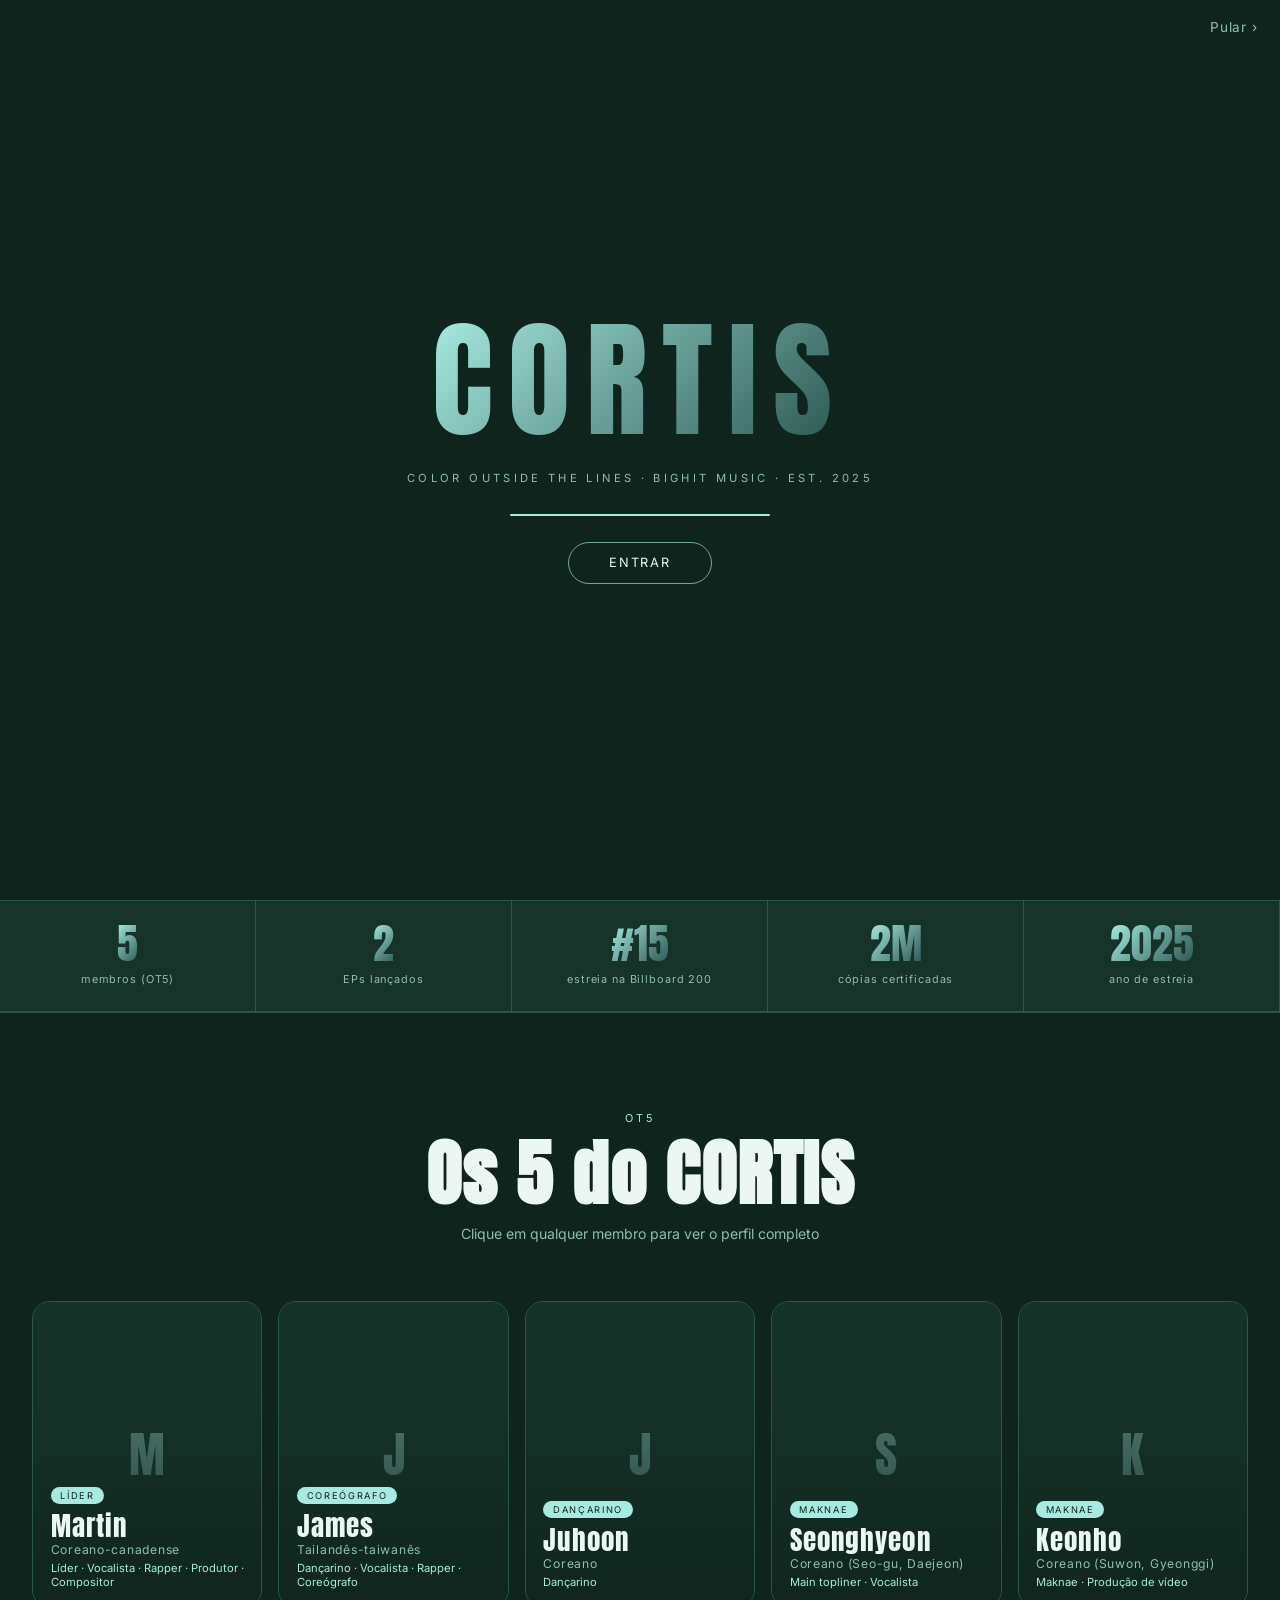
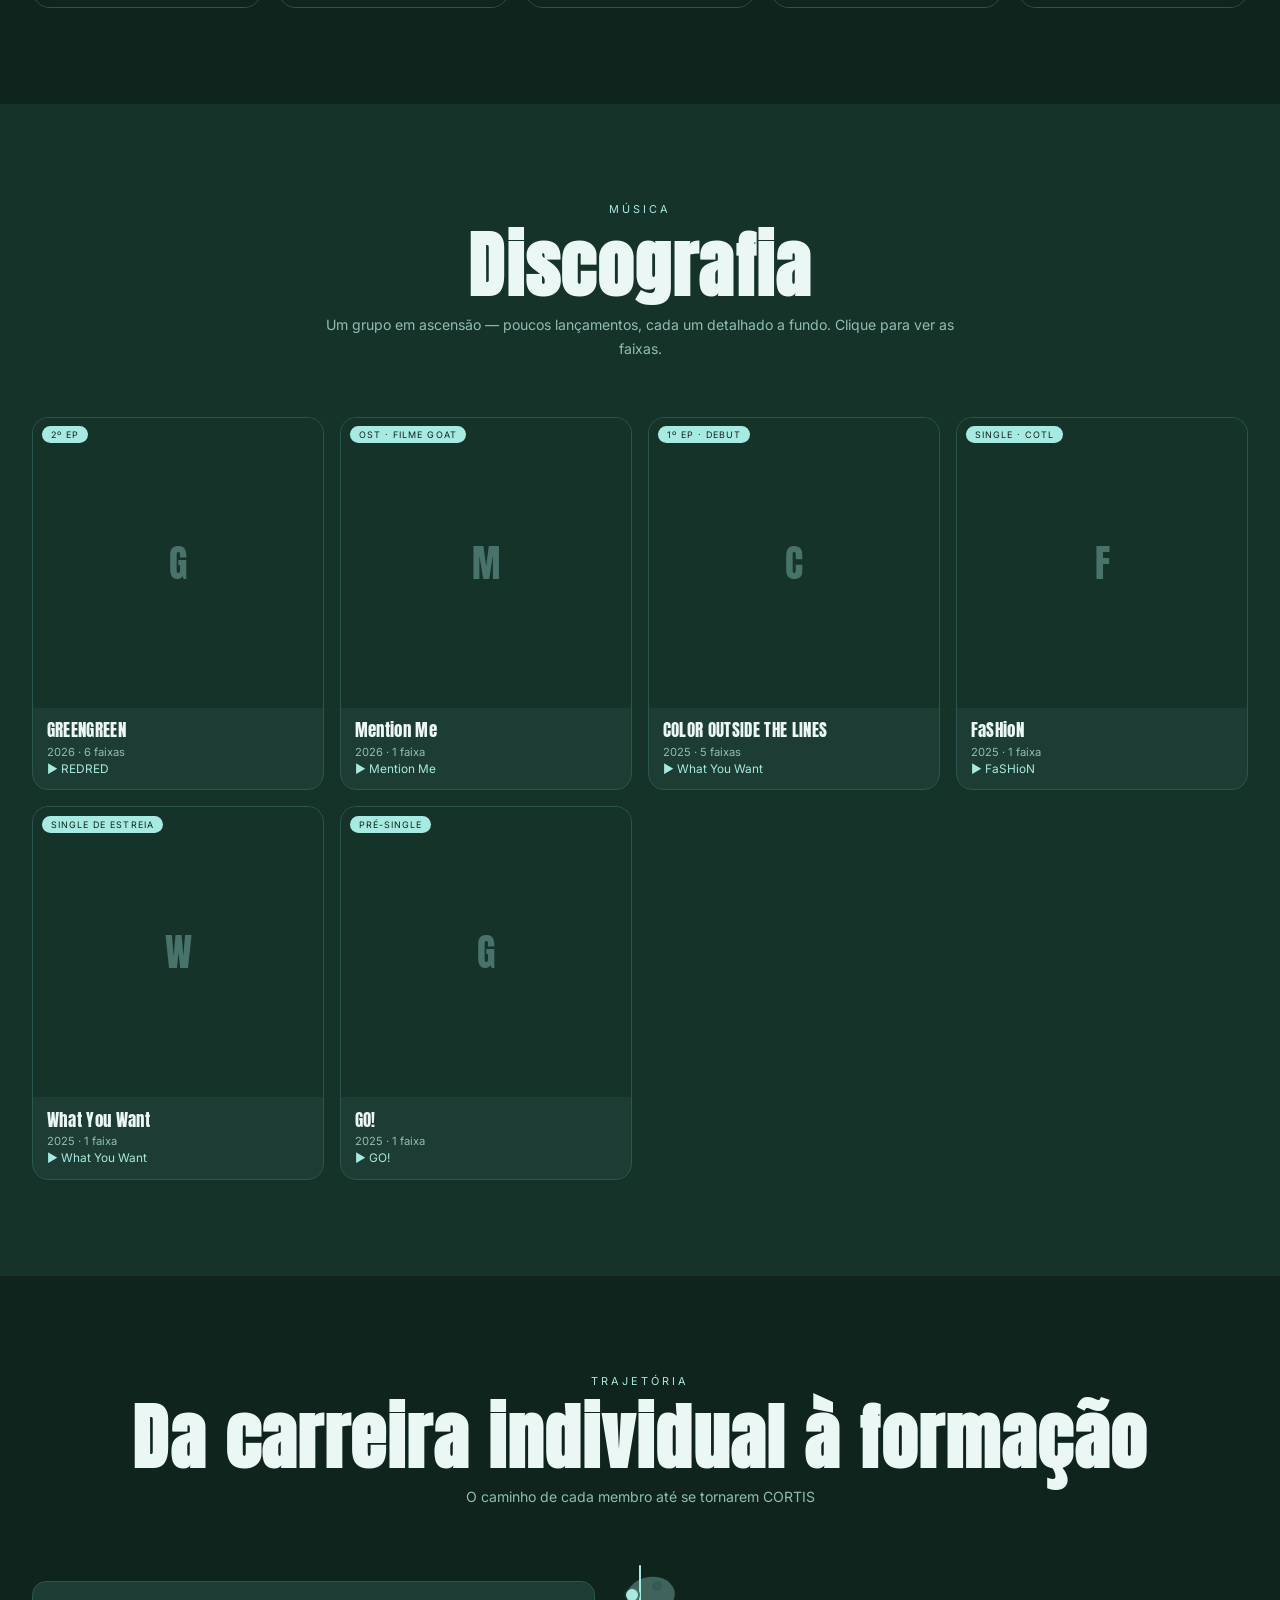
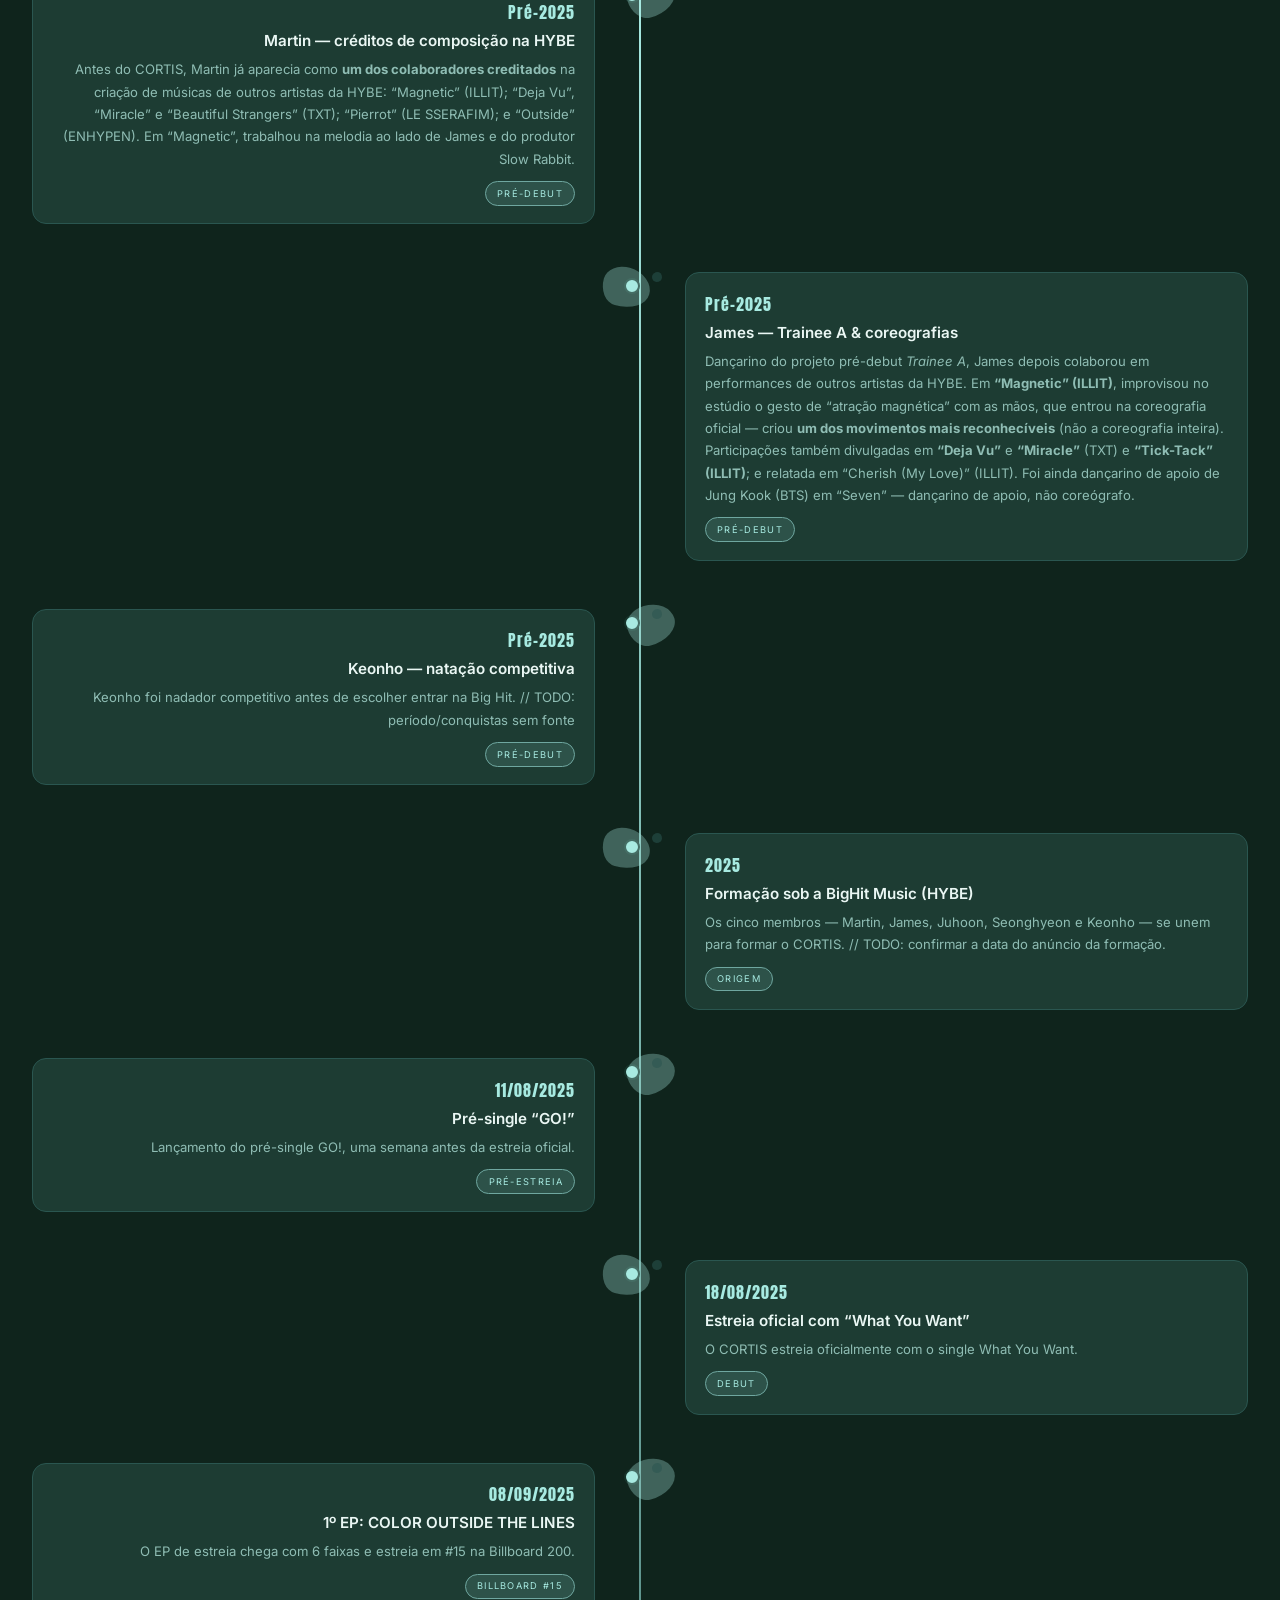
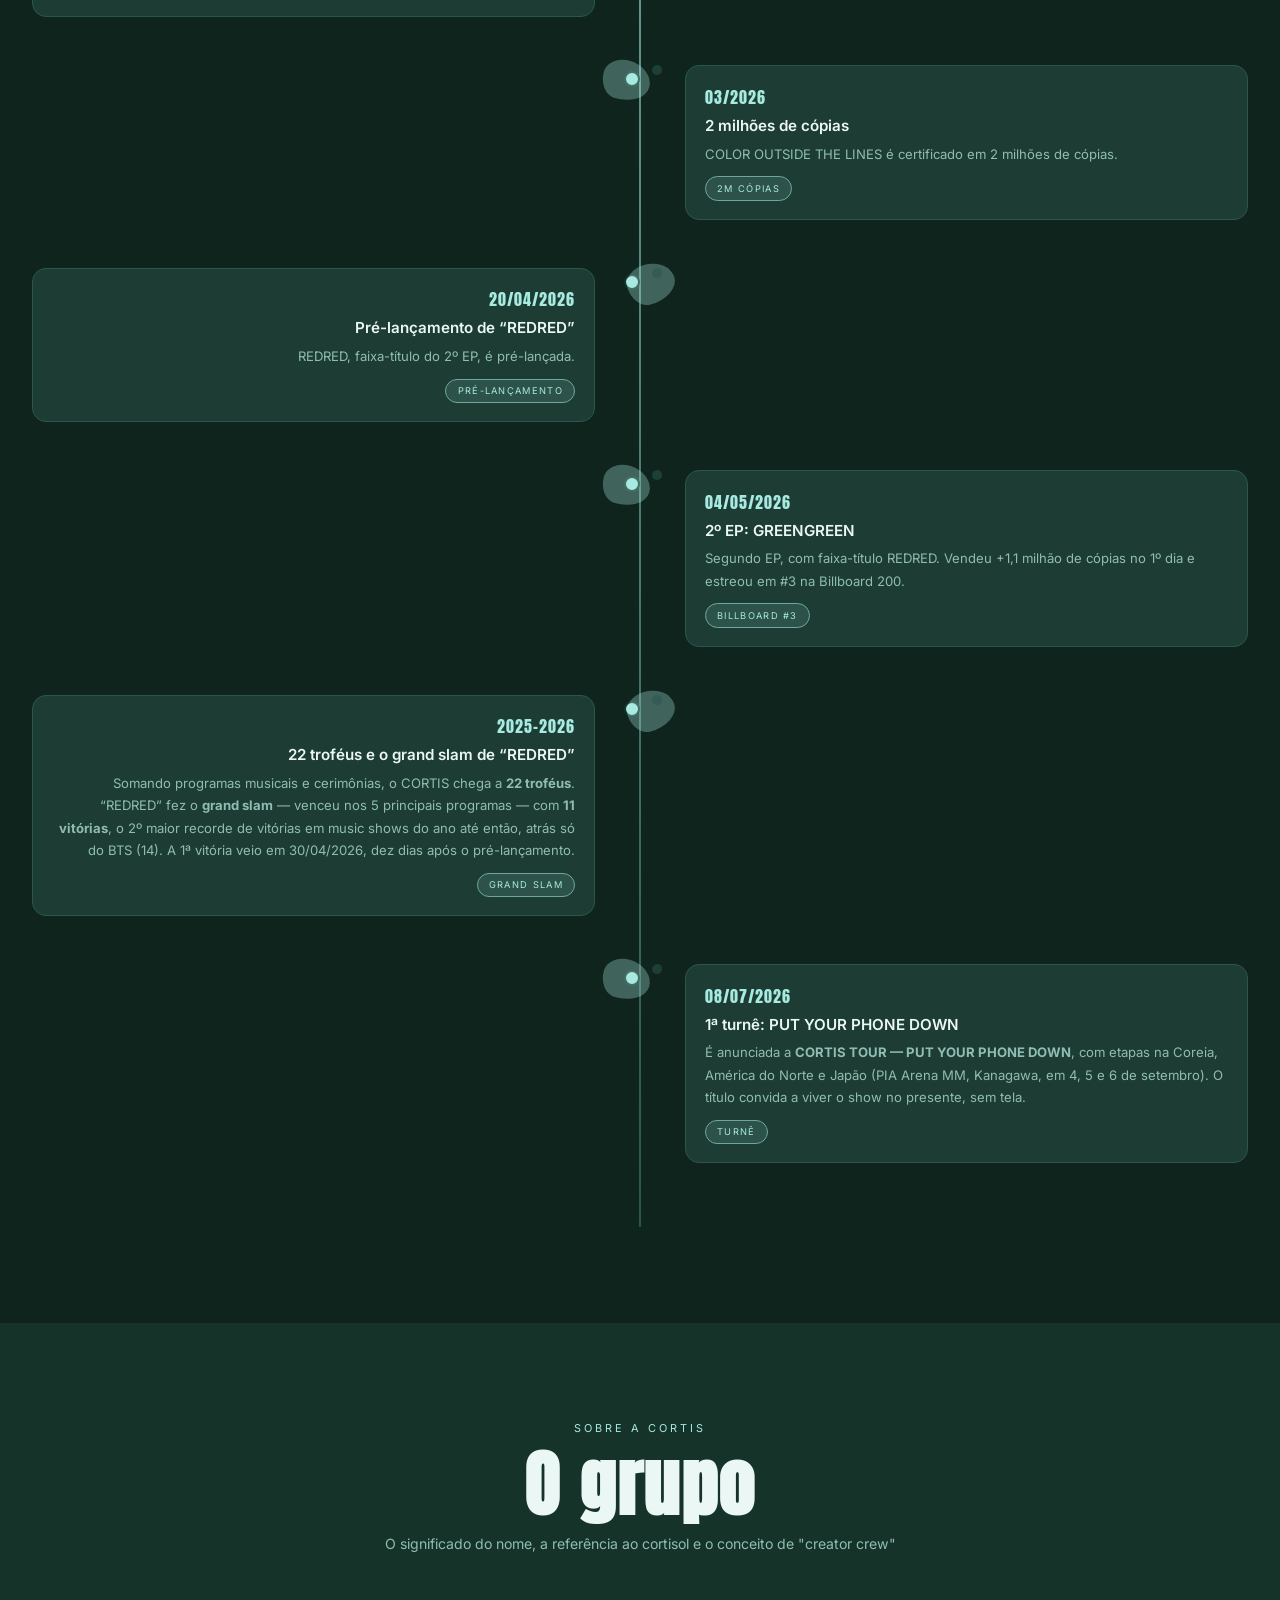
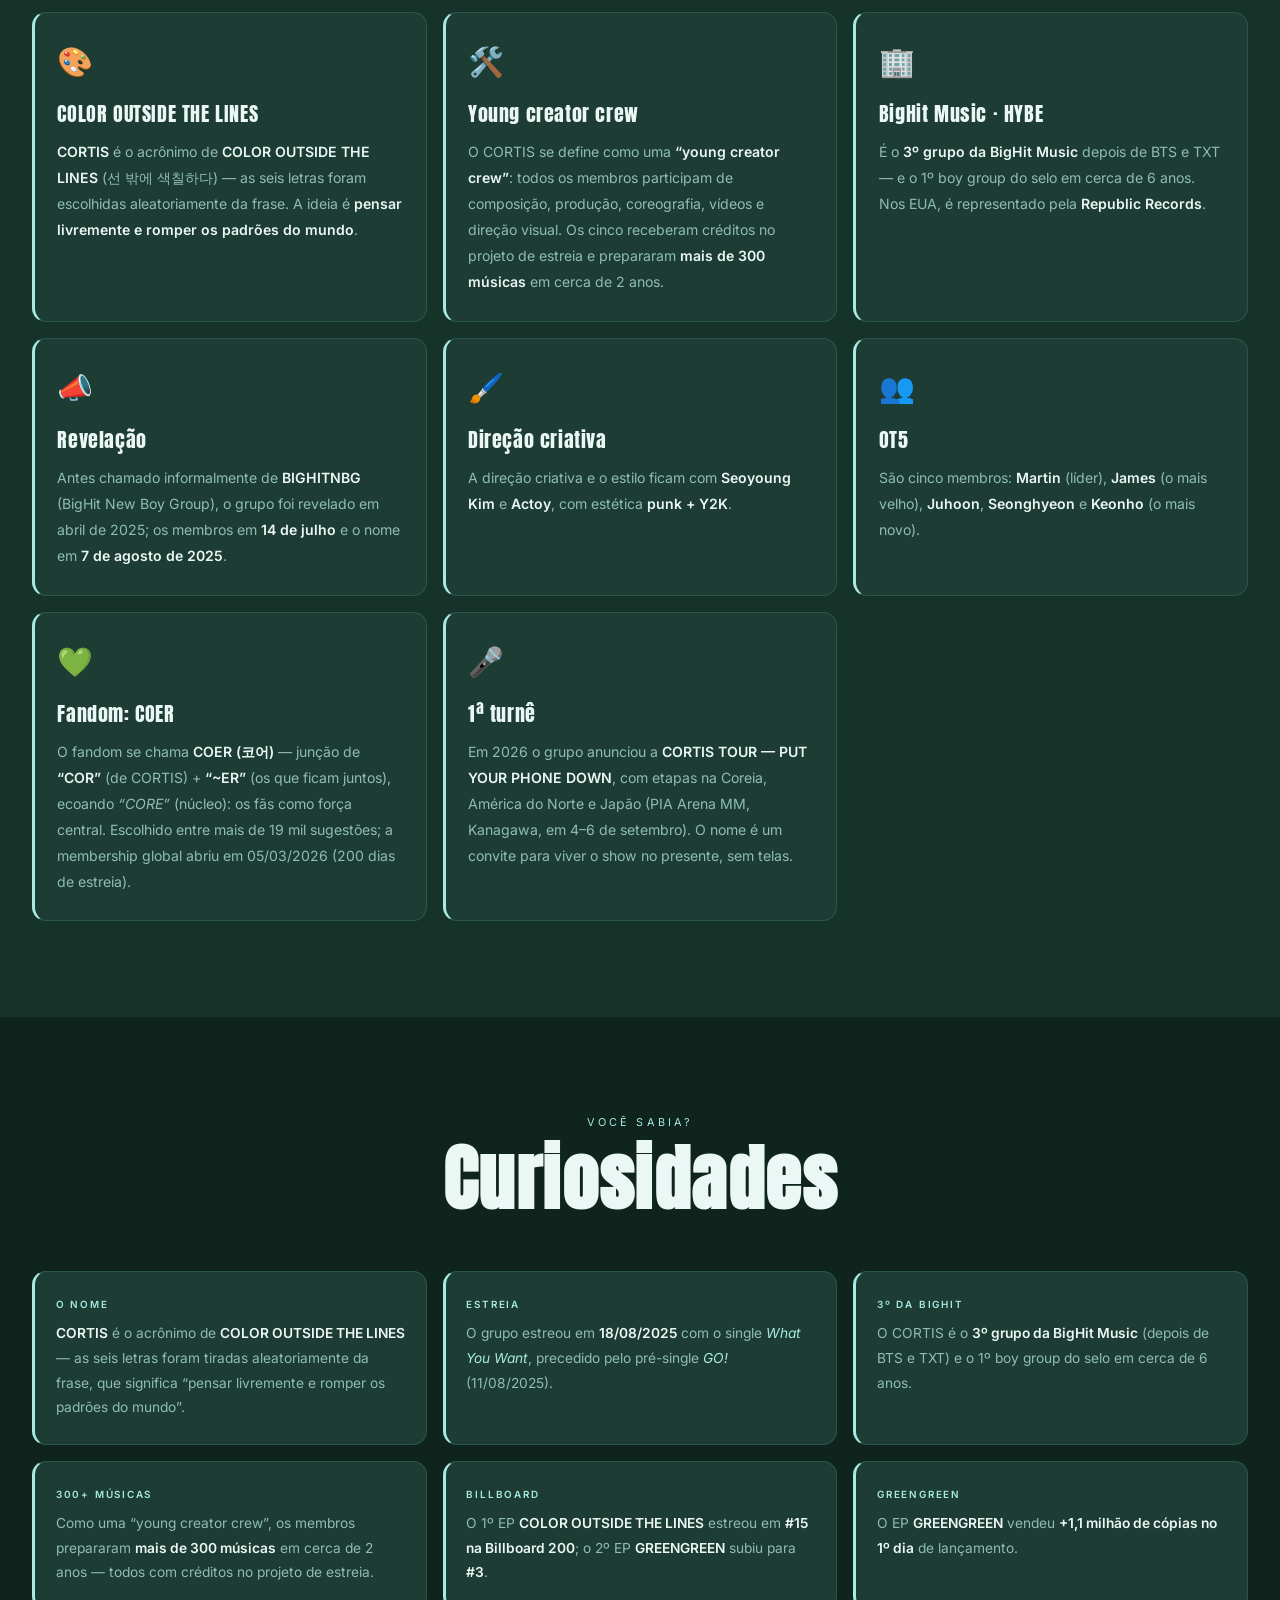
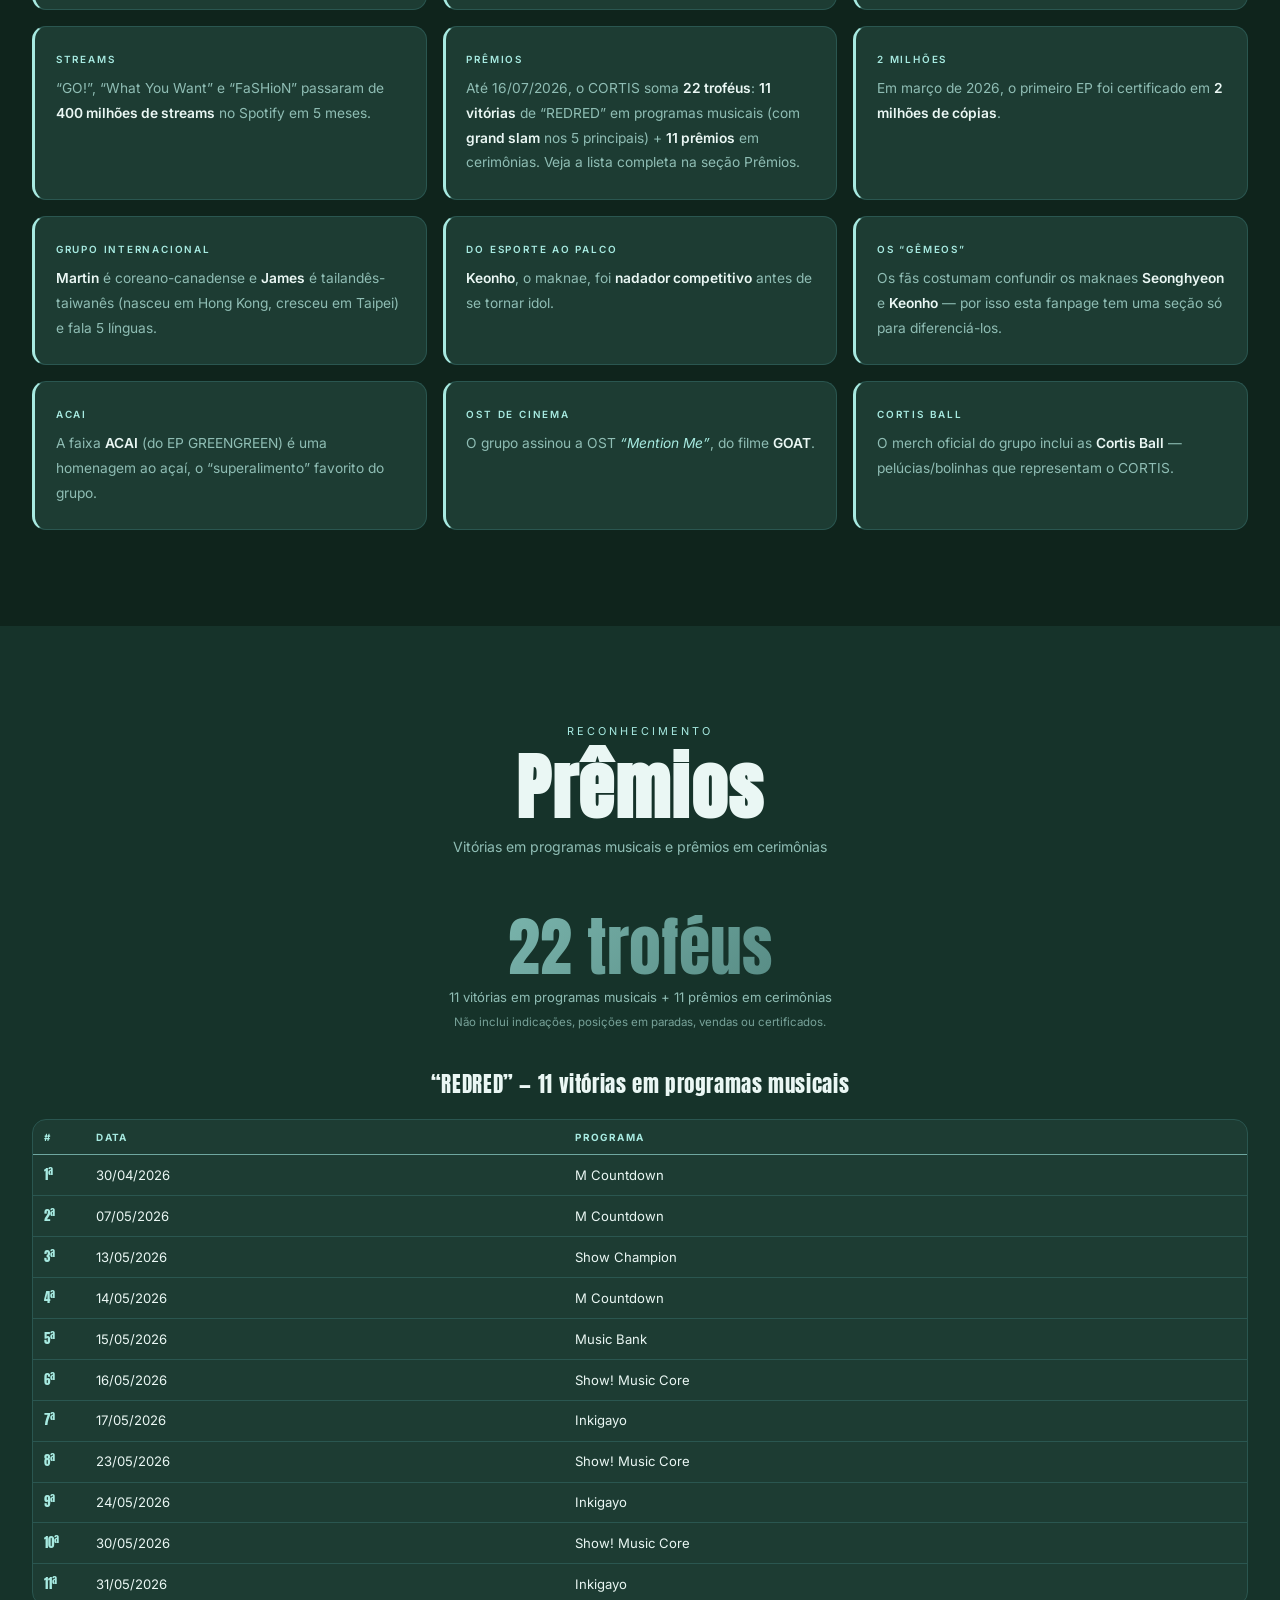
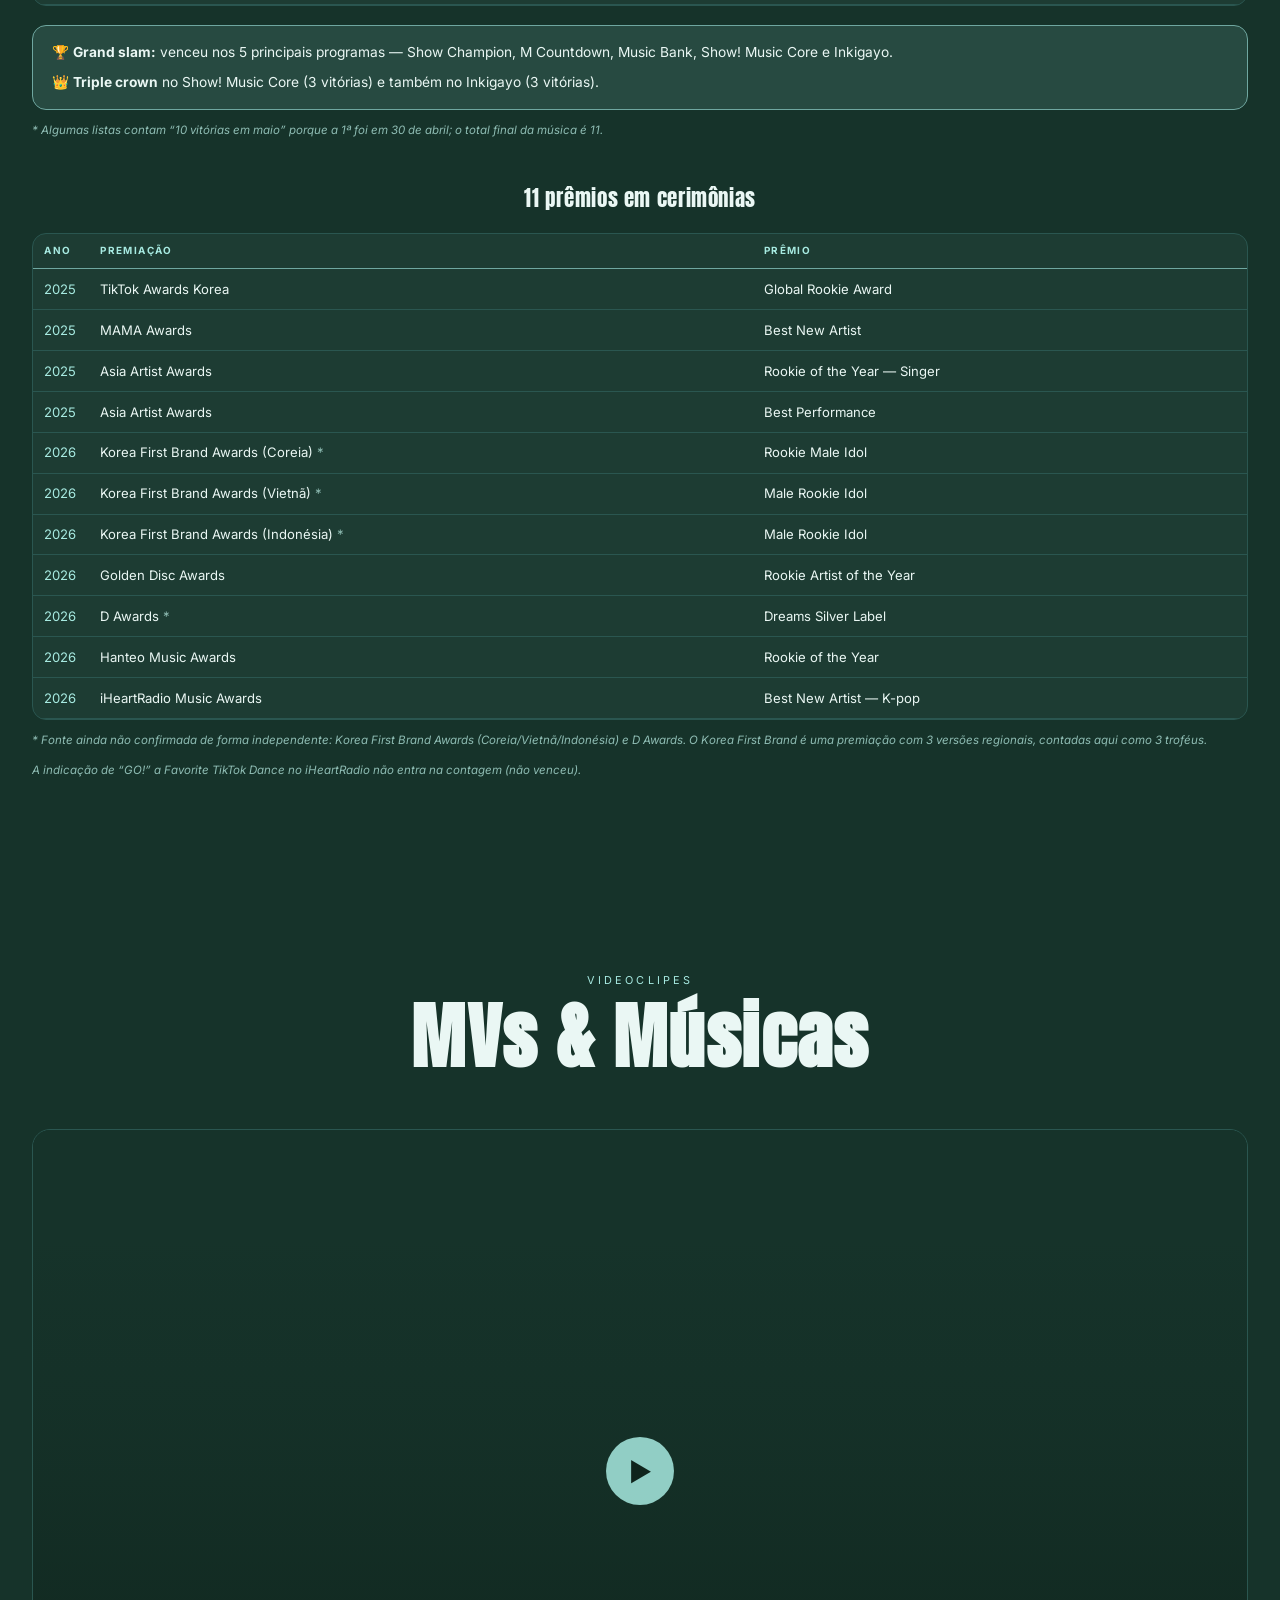
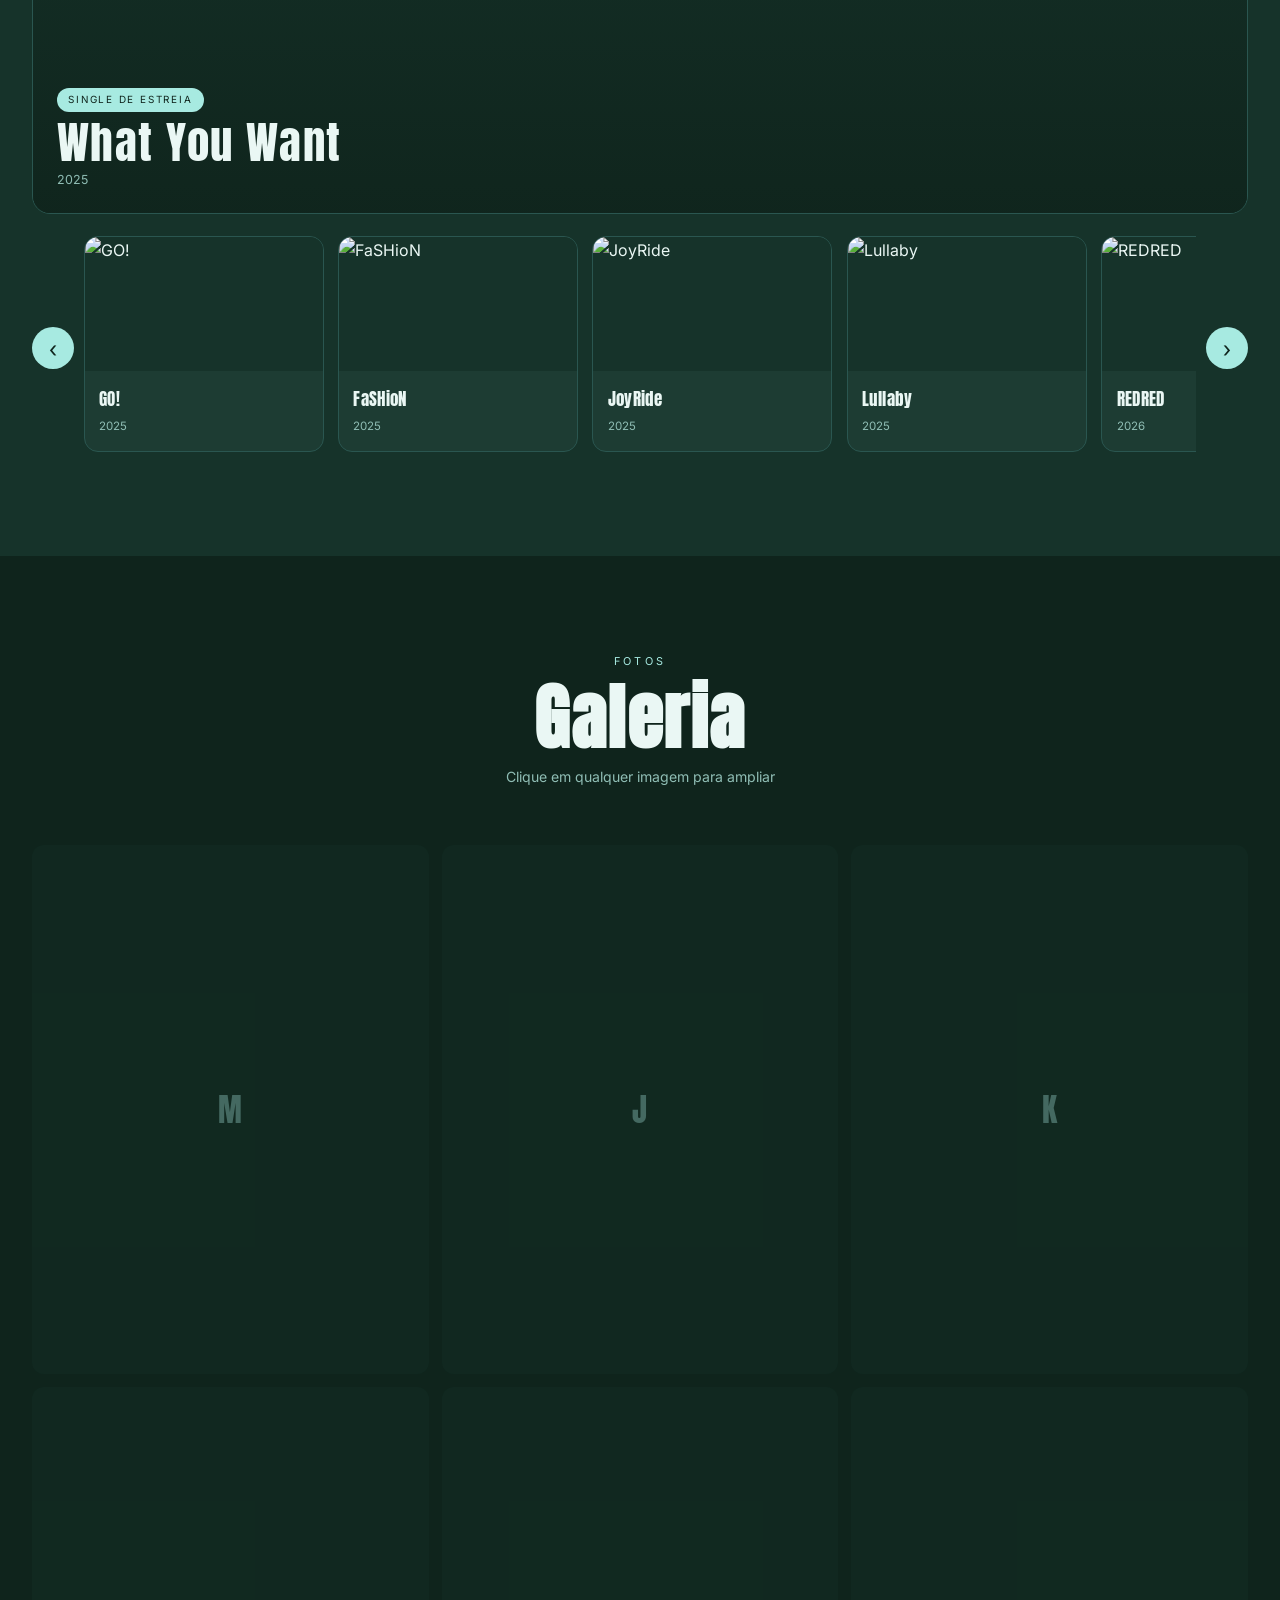
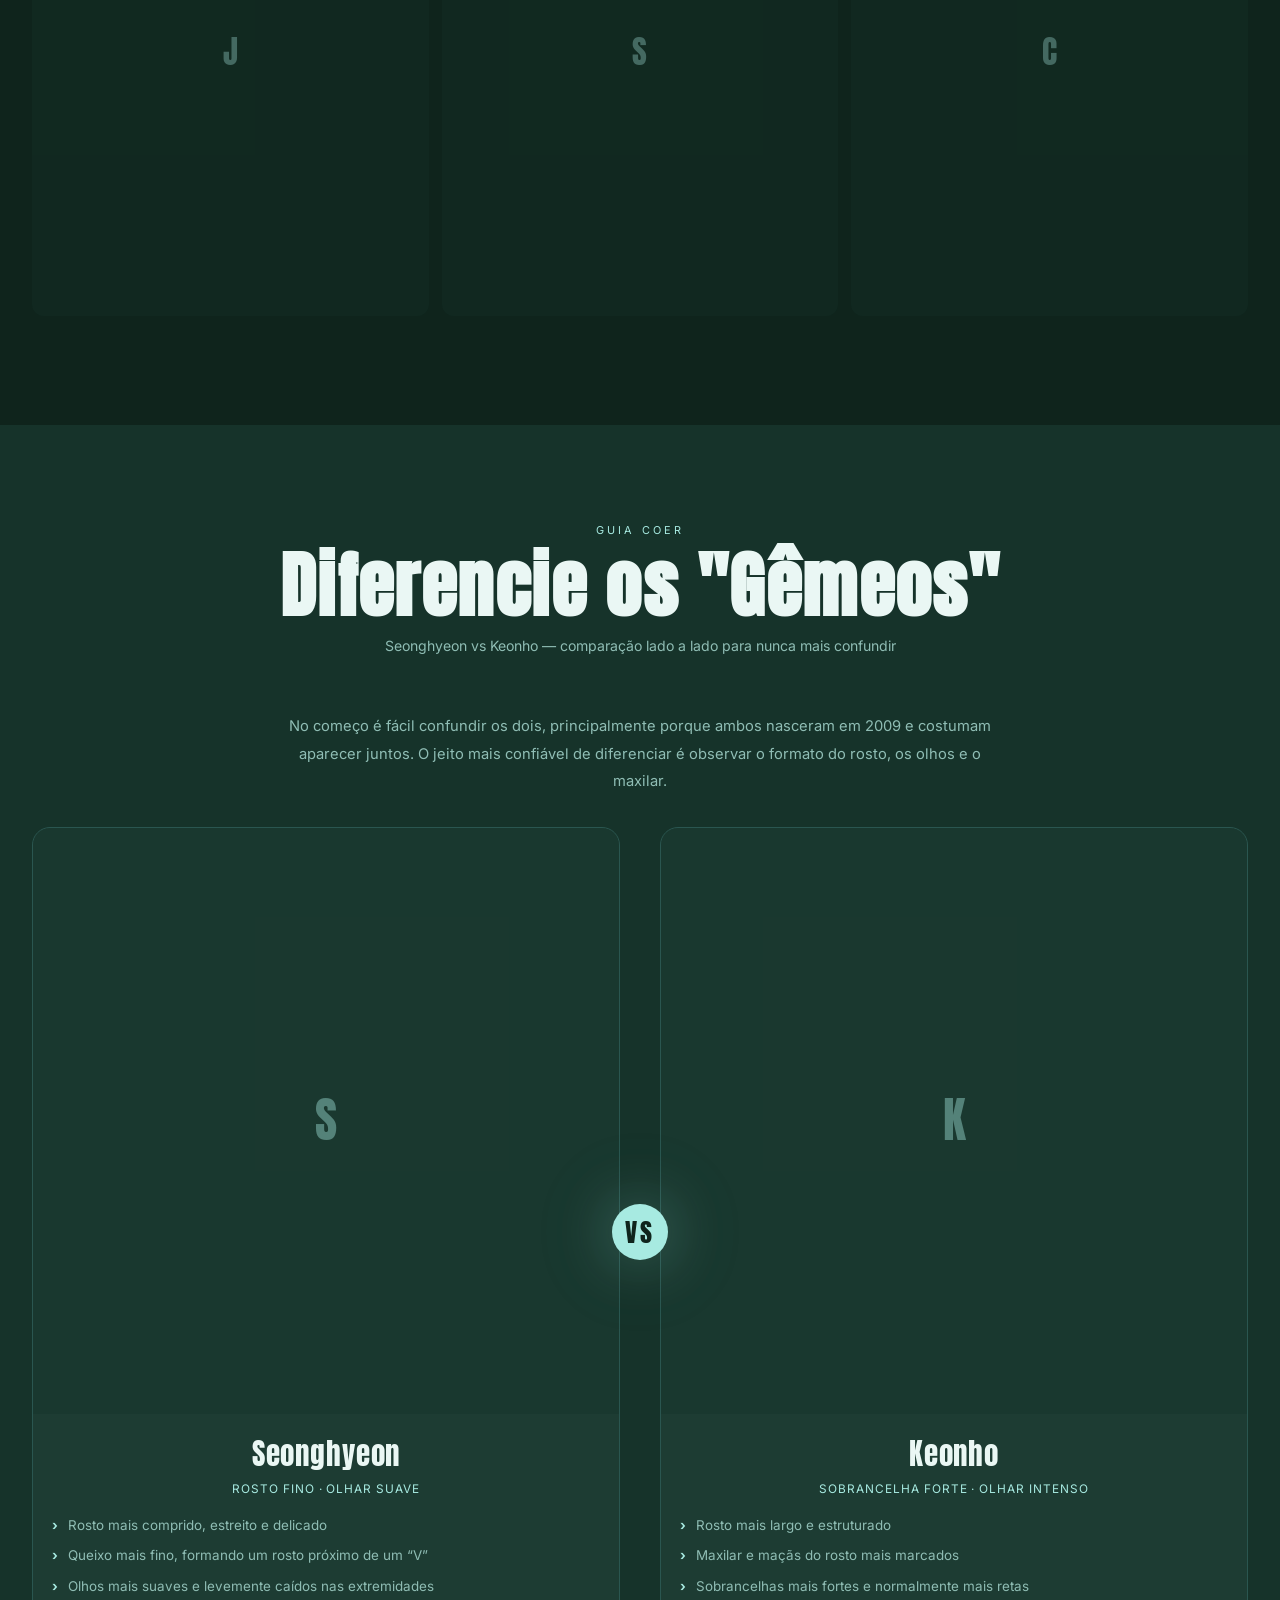
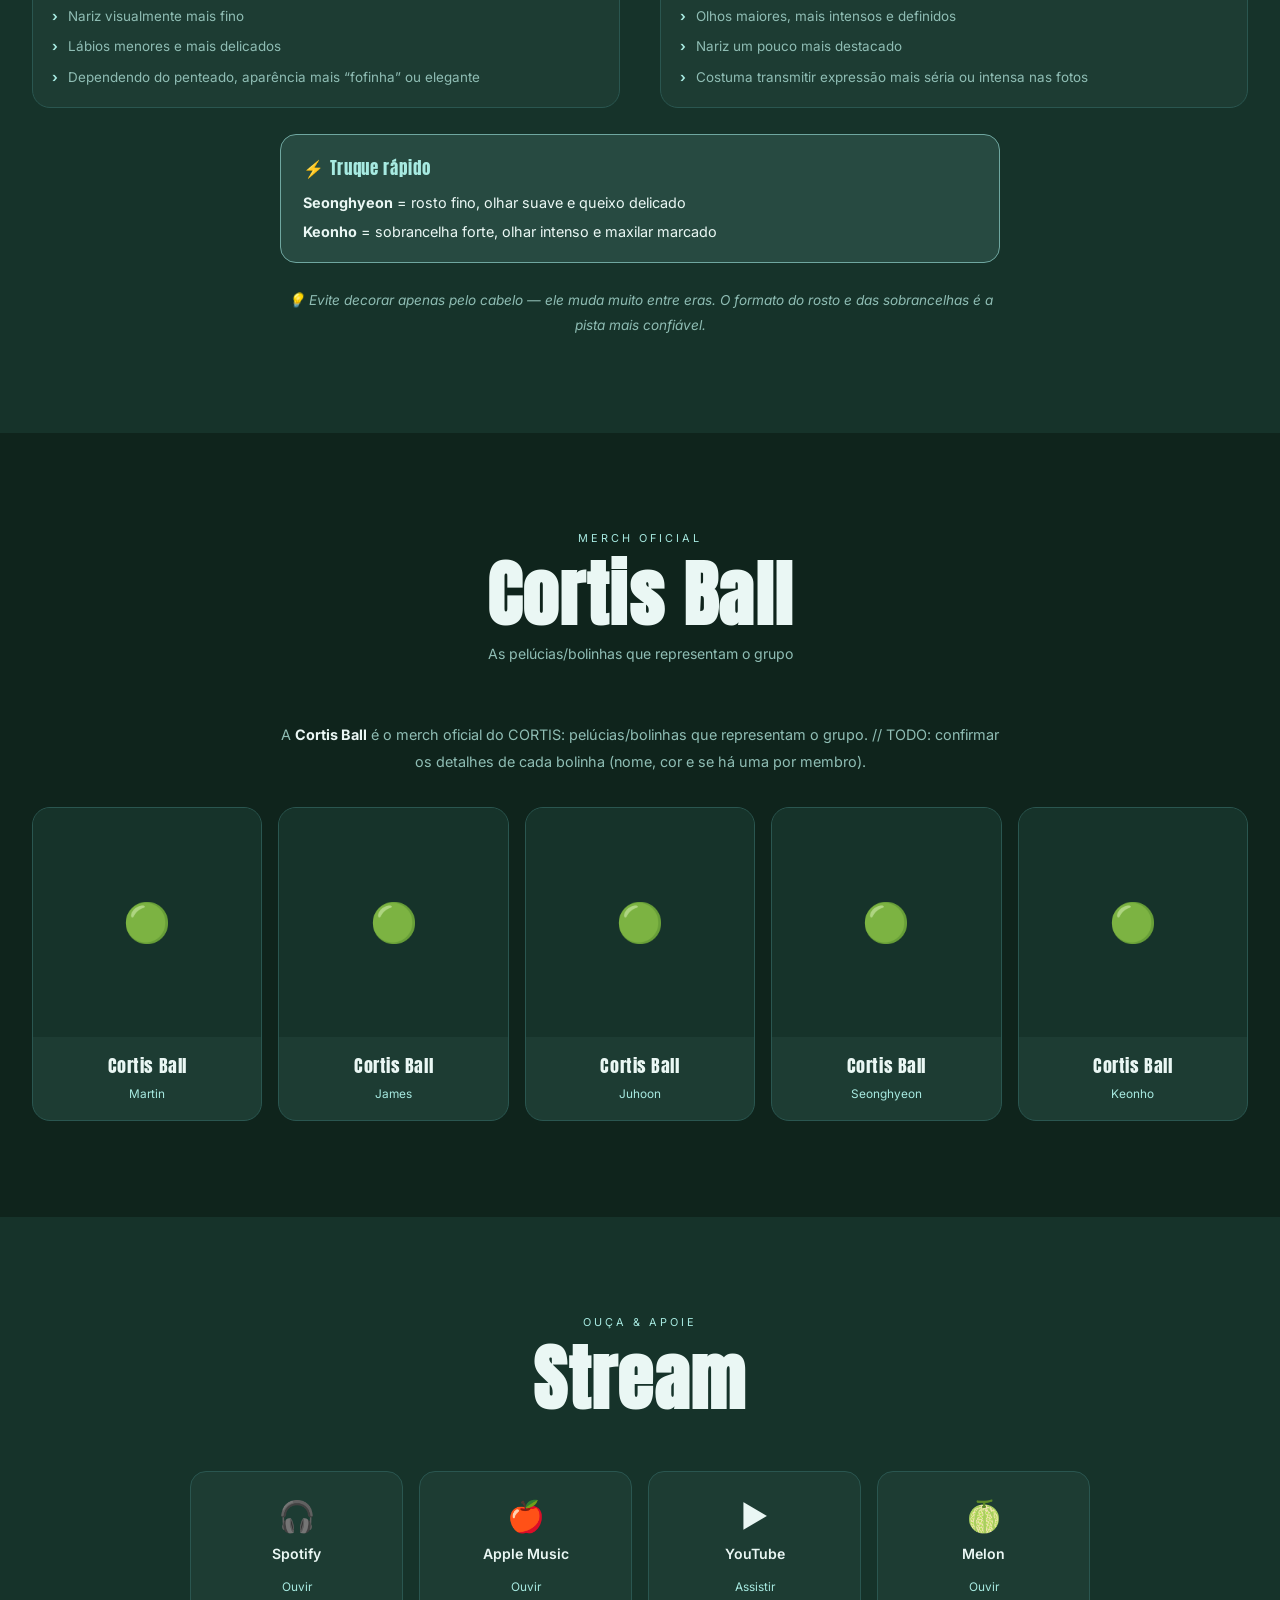
==== commit fbfd4abf: "Adiciona seção Prêmios (22 troféus) - Nova seção #premios (nav + drawer + busca) com 2 tabelas rende" ====
--- a/index.html
+++ b/index.html
@@ -12,7 +12,8 @@
   <meta property="og:type" content="website" />
   <meta property="og:title" content="CORTIS — COLOR OUTSIDE THE LINES" />
   <meta property="og:description" content="Tudo sobre o CORTIS: membros, discografia, trajetória, curiosidades, Cortis Ball e guia para novos COER." />
-  <!-- TODO: confirmar e adicionar og:image (URL absoluta) e og:url quando publicar no GitHub Pages -->
+  <meta property="og:url" content="https://laysa-eserrao.github.io/Cortis-Fanpage/" />
+  <!-- TODO: adicionar og:image (URL absoluta) quando houver uma imagem oficial -->
 
   <!-- Favicon (SVG inline — placeholder na cor do tema padrão) -->
   <link rel="icon" href="data:image/svg+xml,<svg xmlns='http://www.w3.org/2000/svg' viewBox='0 0 100 100'><rect width='100' height='100' rx='22' fill='%231fc16b'/><text y='.92em' x='16' font-size='78' font-family='Arial Black' font-weight='900' fill='%23041a12'>C</text></svg>" />
@@ -49,6 +50,7 @@
     <li><a href="#timeline">Trajetória</a></li>
     <li><a href="#historia">Sobre</a></li>
     <li><a href="#curiosidades">Curiosidades</a></li>
+    <li><a href="#premios">Prêmios</a></li>
     <li><a href="#mvs">MVs</a></li>
     <li><a href="#galeria">Galeria</a></li>
     <li><a href="#gemeos">Os Gêmeos</a></li>
@@ -146,6 +148,16 @@
   <div class="facts-grid" id="factsGrid"><!-- preenchido pelo script.js --></div>
 </section>
 
+<!-- ══════════ PRÊMIOS ══════════ -->
+<section id="premios" class="section-alt">
+  <div class="section-header">
+    <span class="section-label">Reconhecimento</span>
+    <h2 class="section-title">Prêmios</h2>
+    <p class="section-desc">Vitórias em programas musicais e prêmios em cerimônias</p>
+  </div>
+  <div class="premios-container" id="premiosContainer"><!-- preenchido pelo script.js --></div>
+</section>
+
 <!-- ══════════ MVs ══════════ -->
 <section id="mvs" class="section-alt">
   <div class="section-header">
@@ -277,6 +289,7 @@
     <a href="#timeline">Trajetória</a>
     <a href="#historia">Sobre</a>
     <a href="#curiosidades">Curiosidades</a>
+    <a href="#premios">Prêmios</a>
     <a href="#mvs">MVs</a>
     <a href="#galeria">Galeria</a>
     <a href="#gemeos">Os Gêmeos</a>
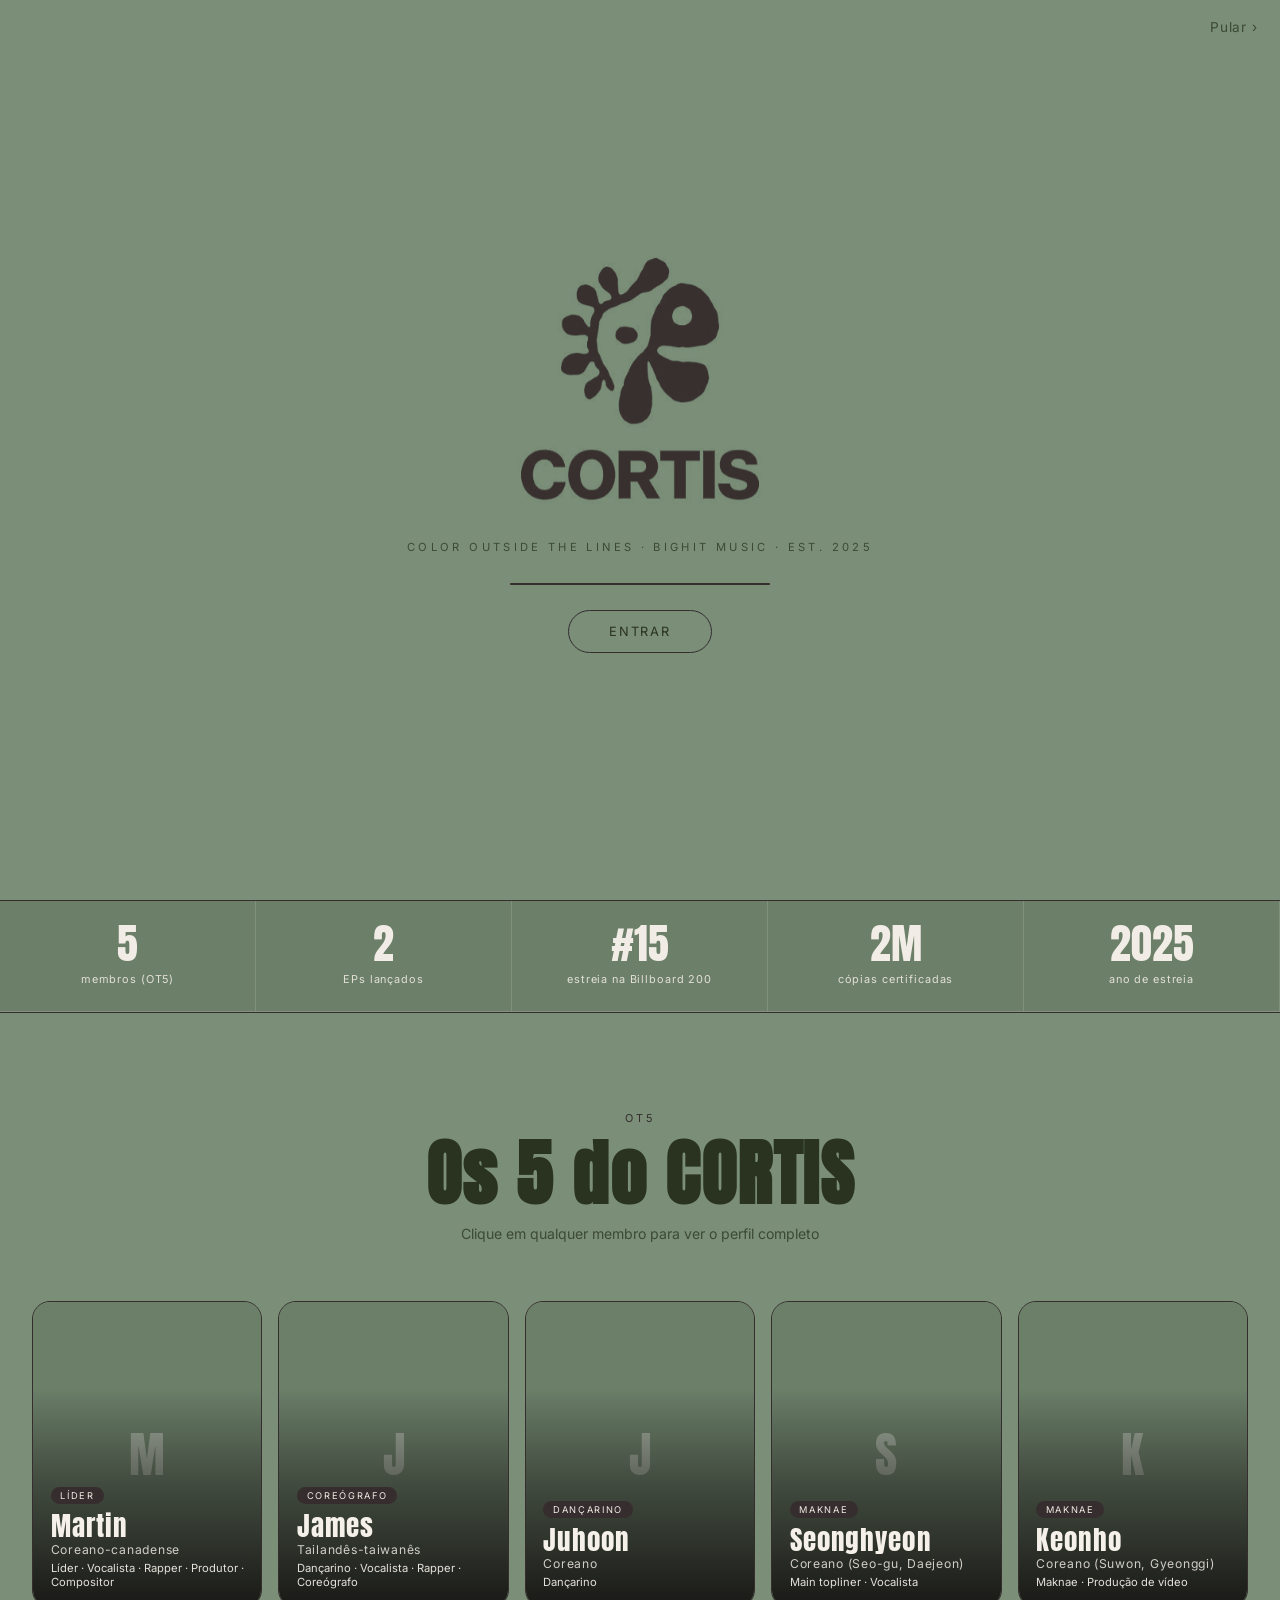
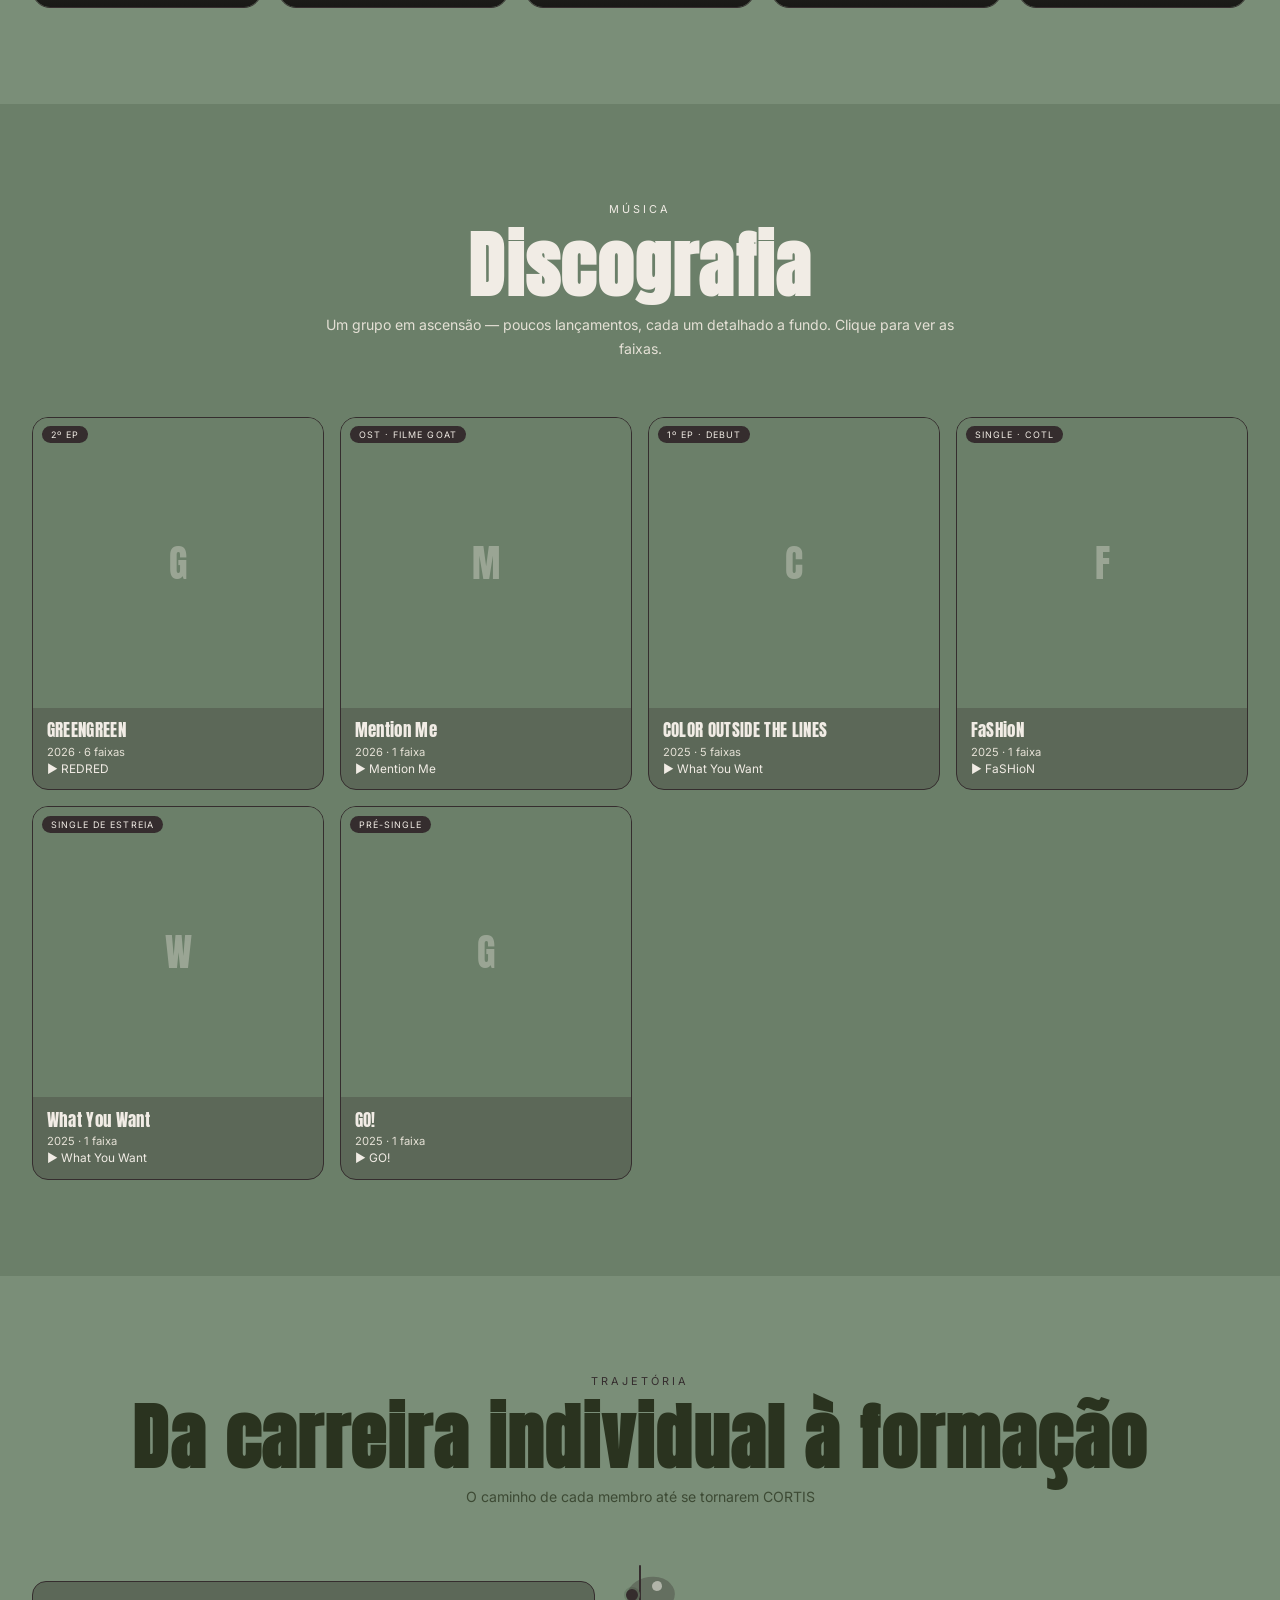
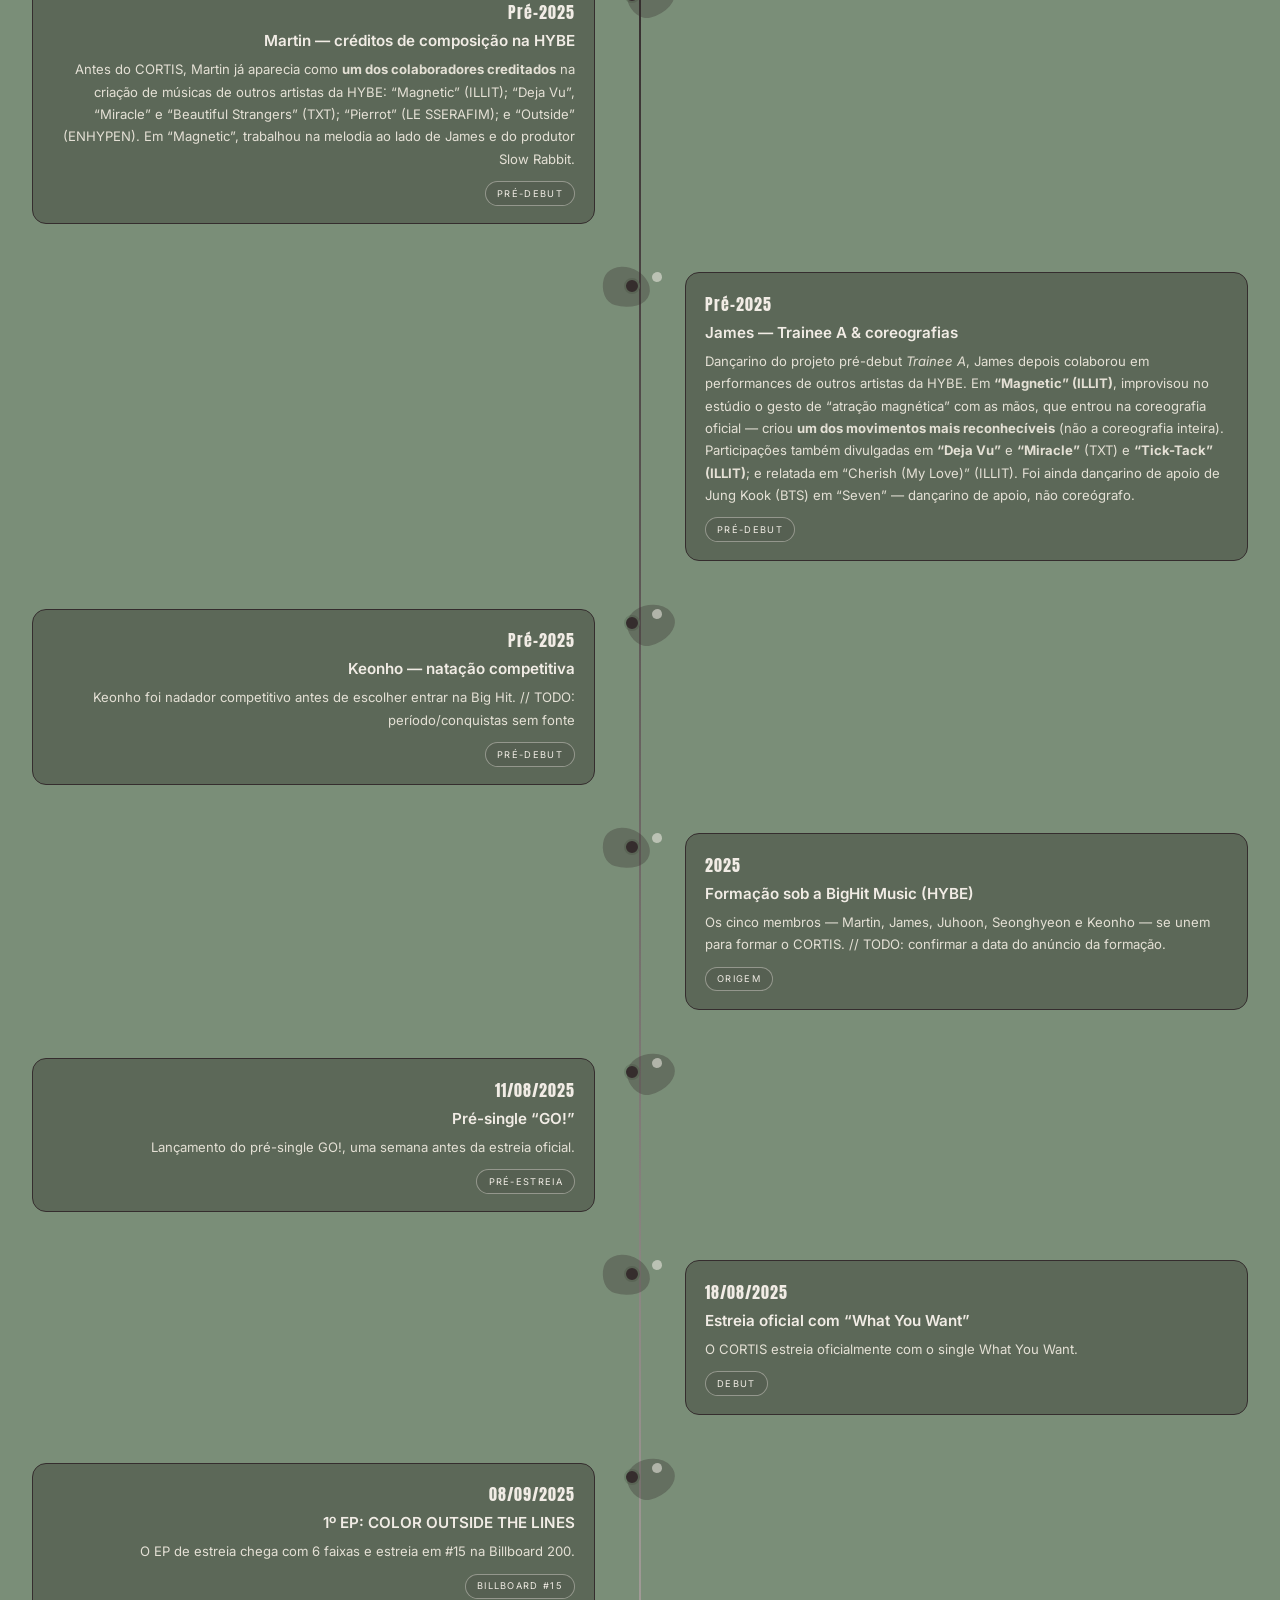
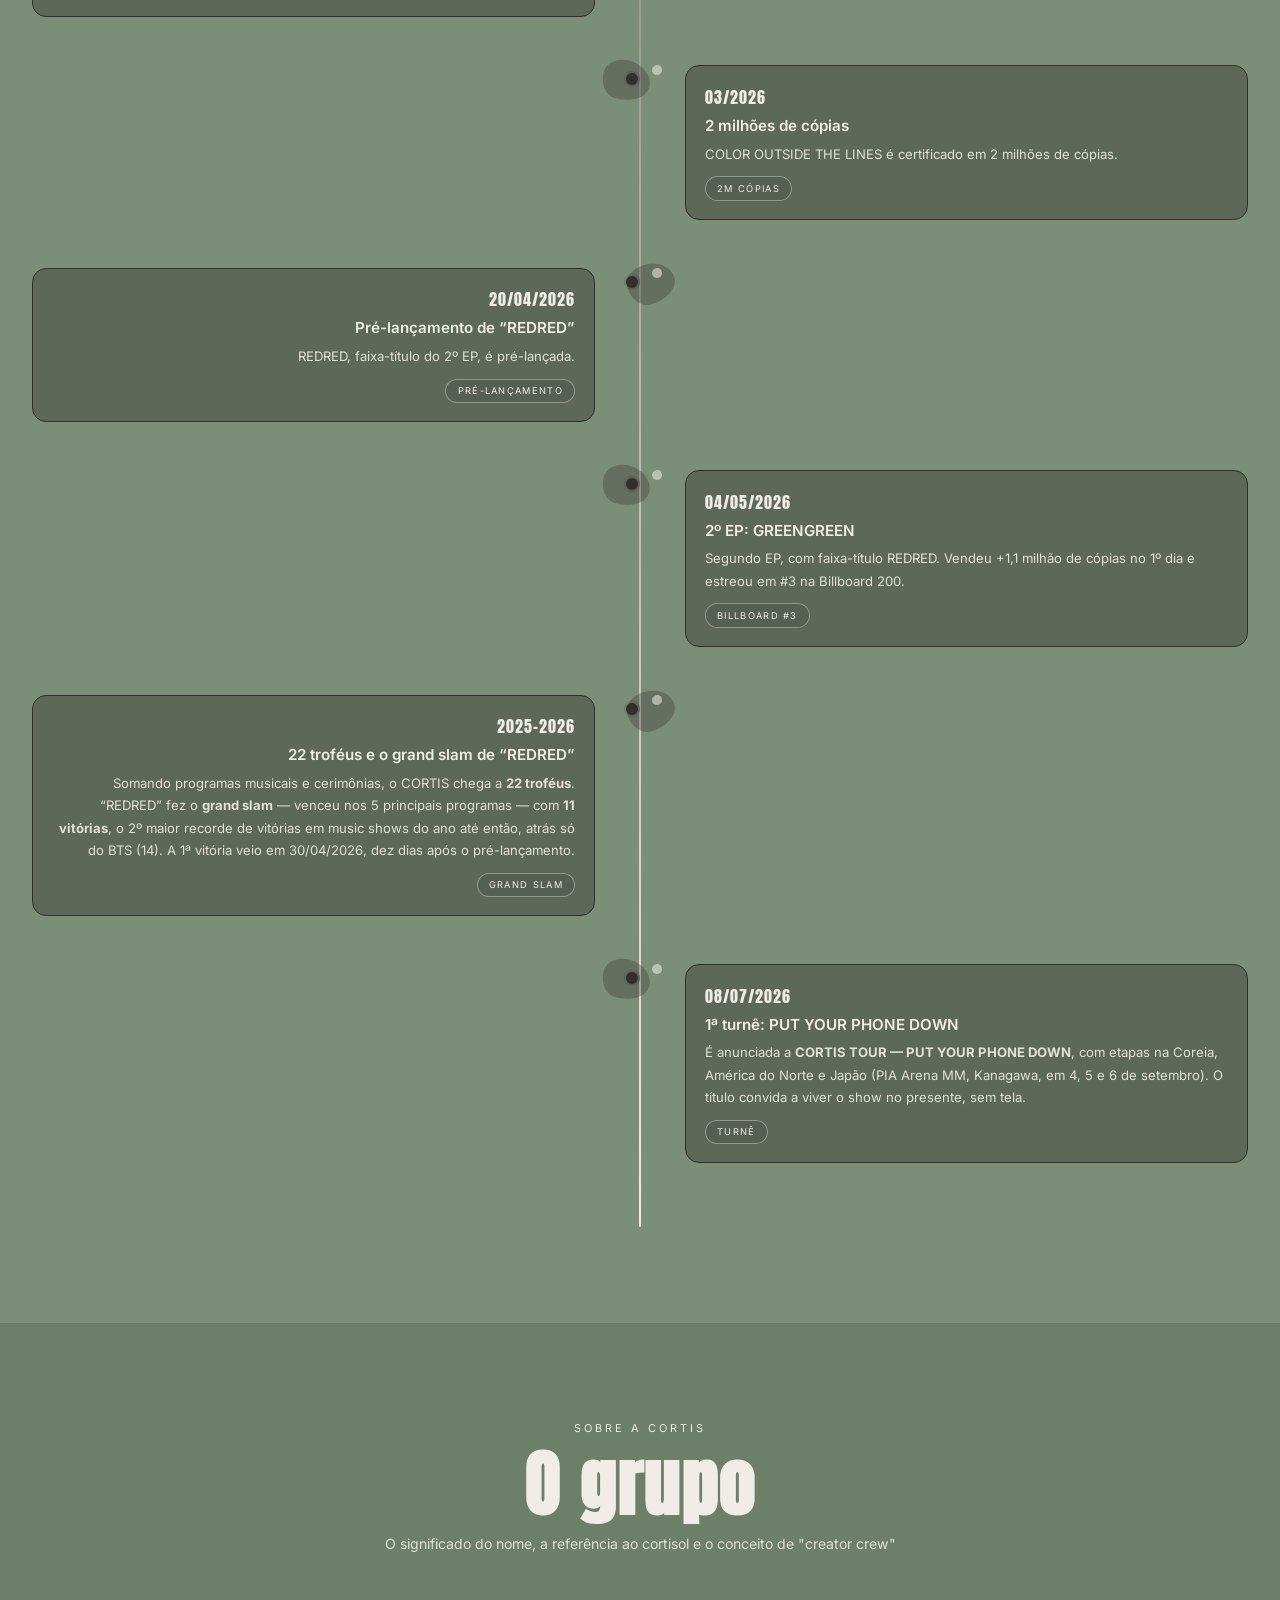
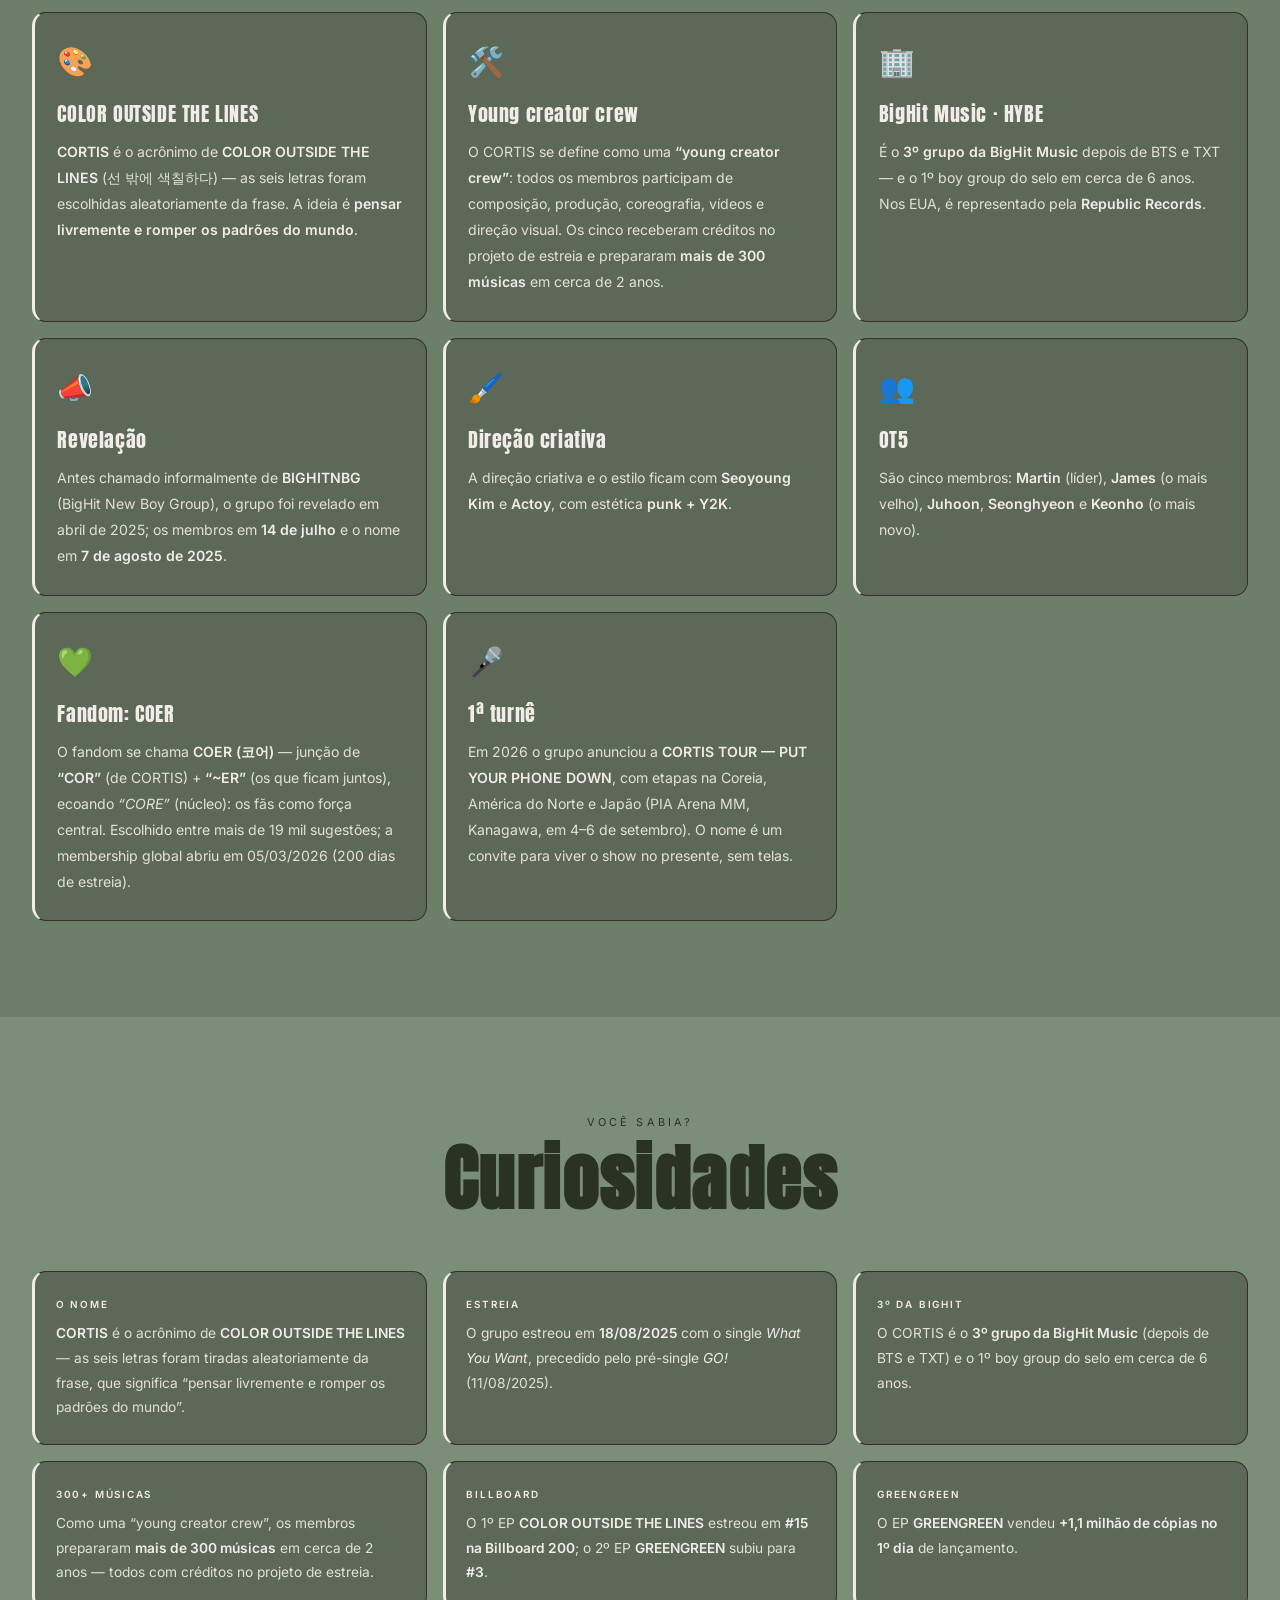
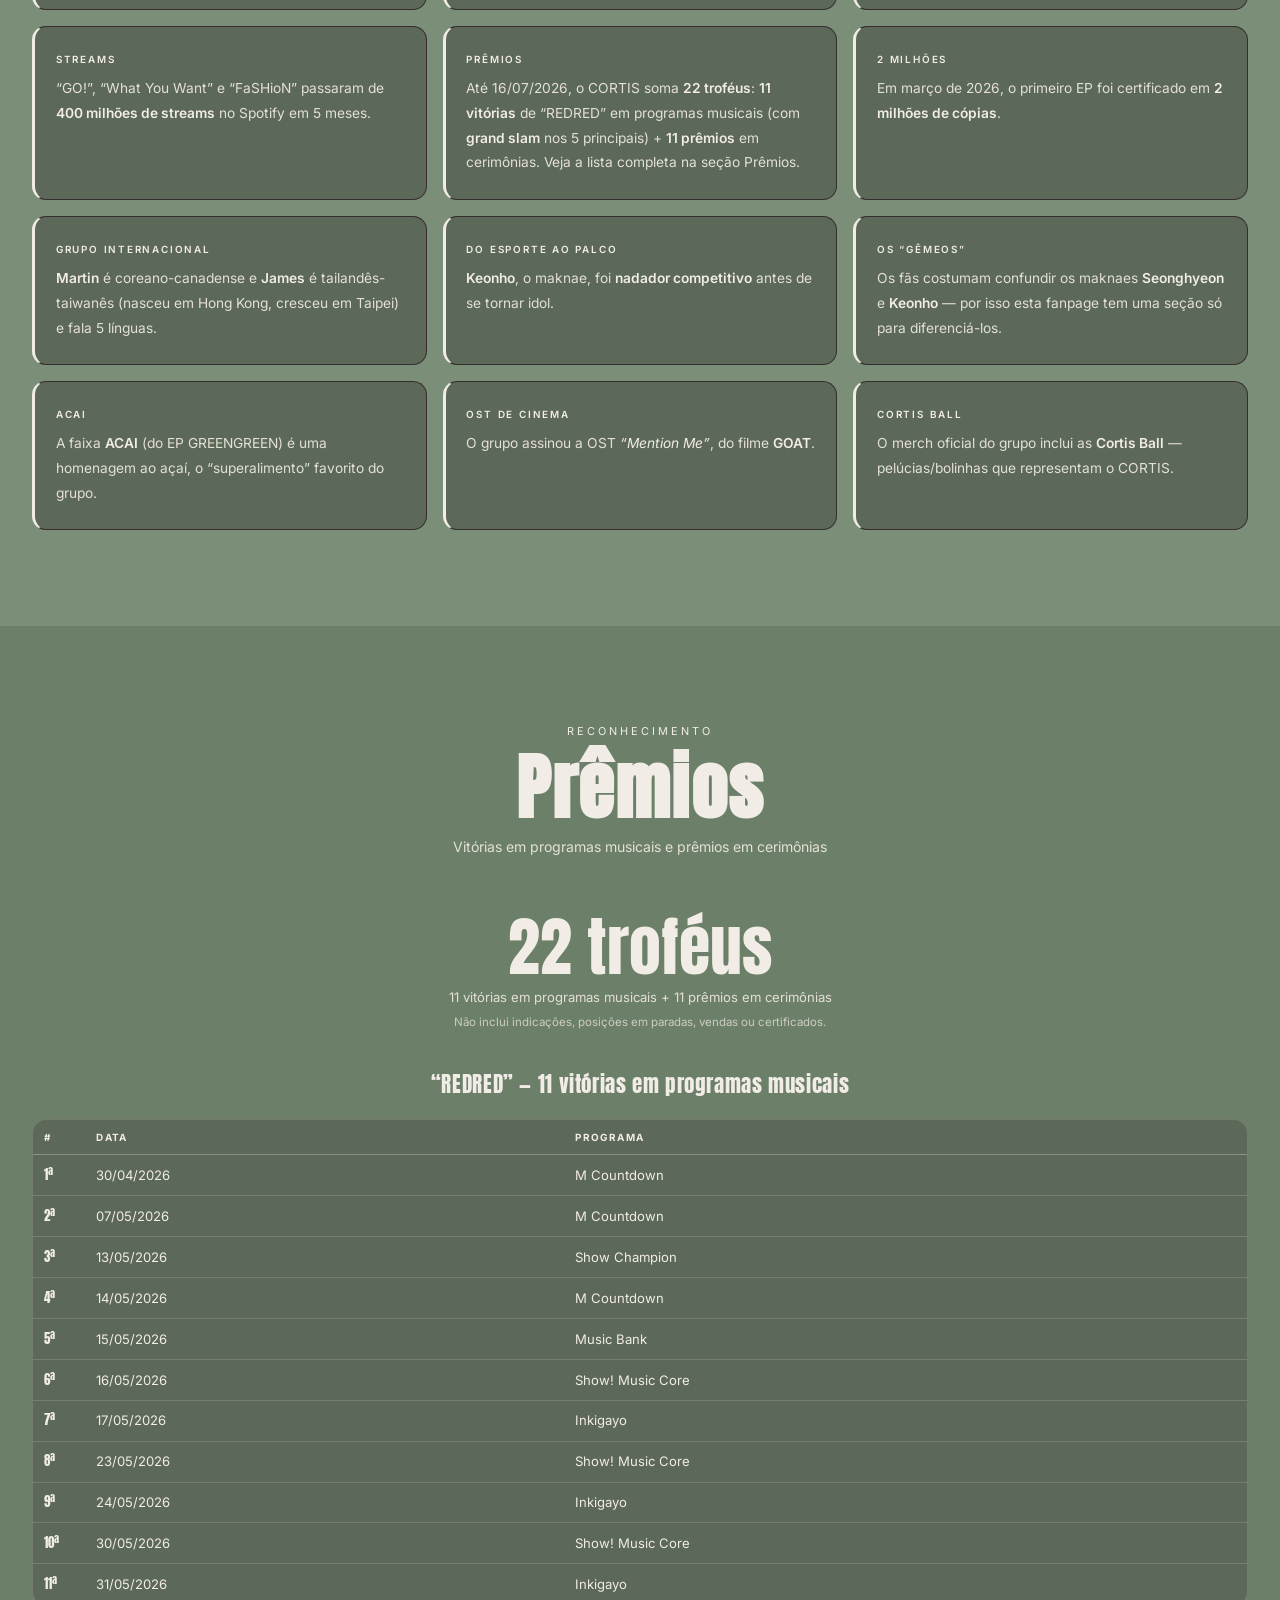
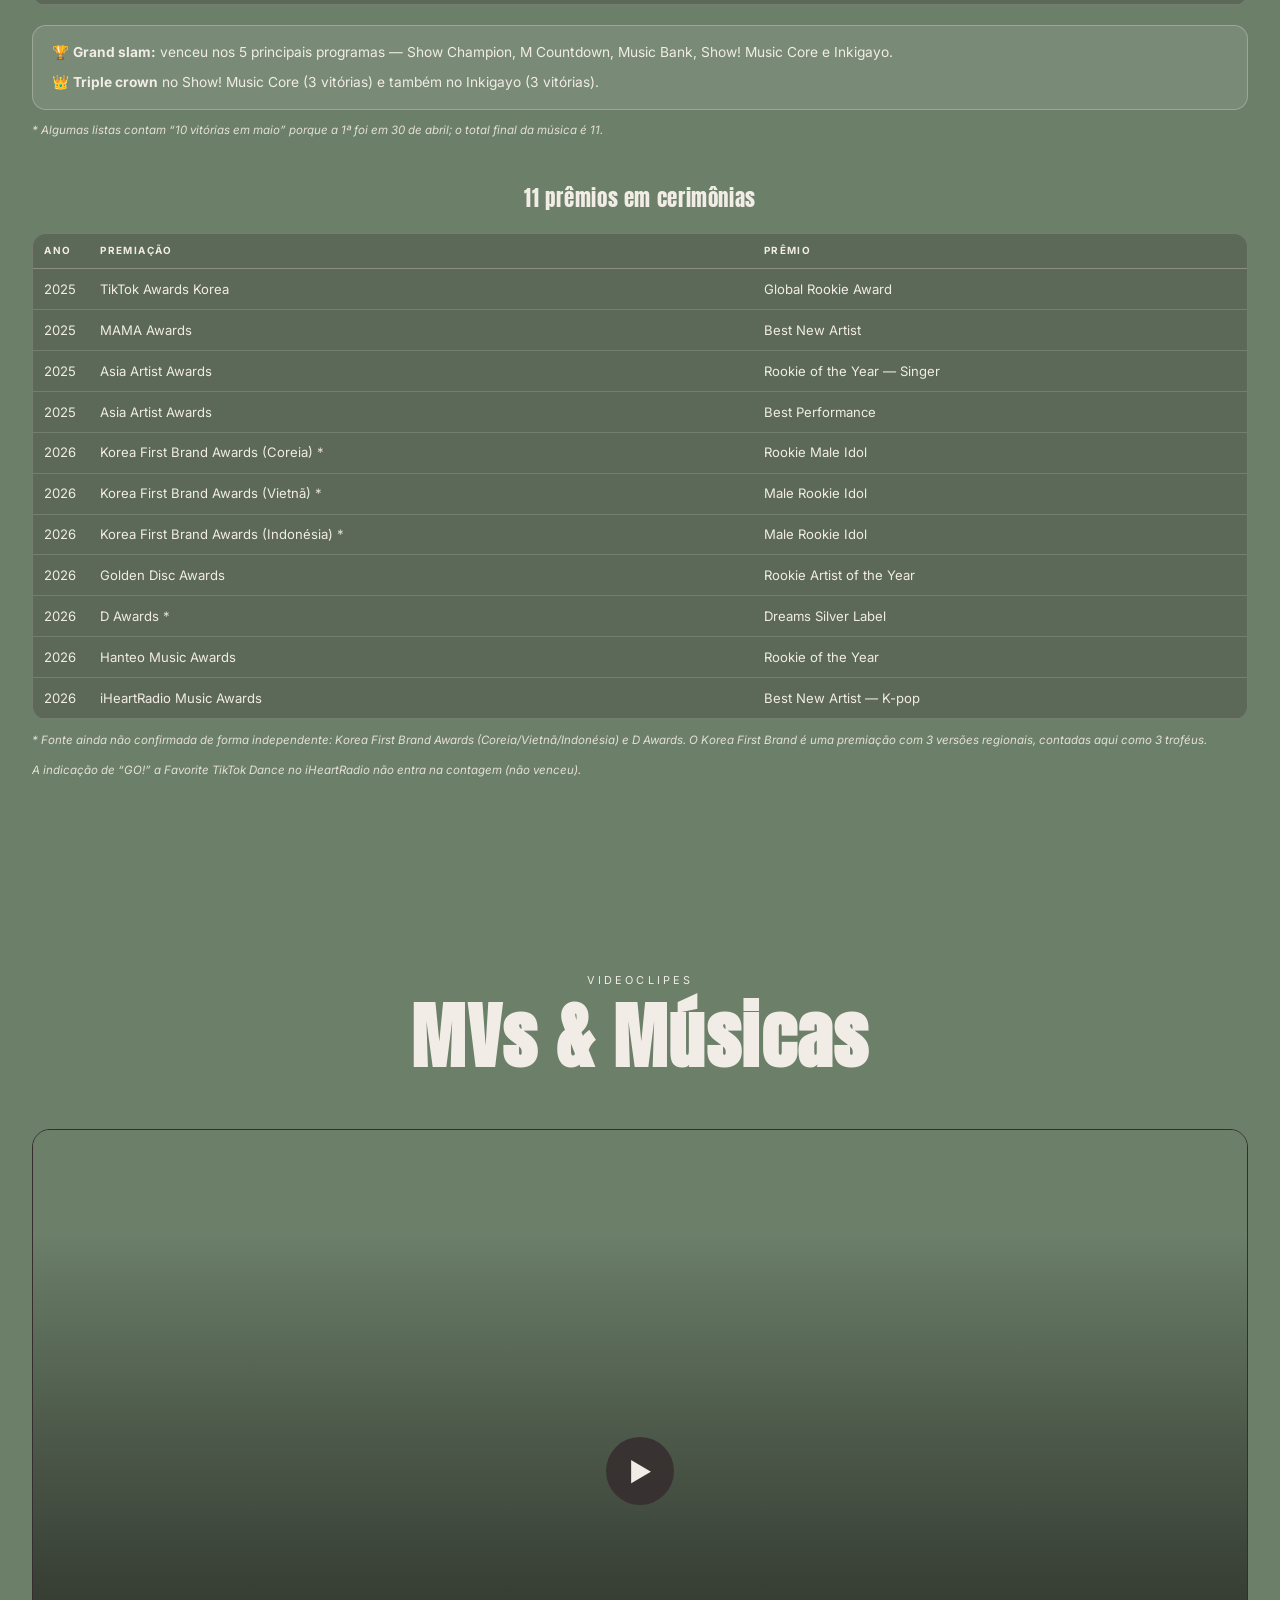
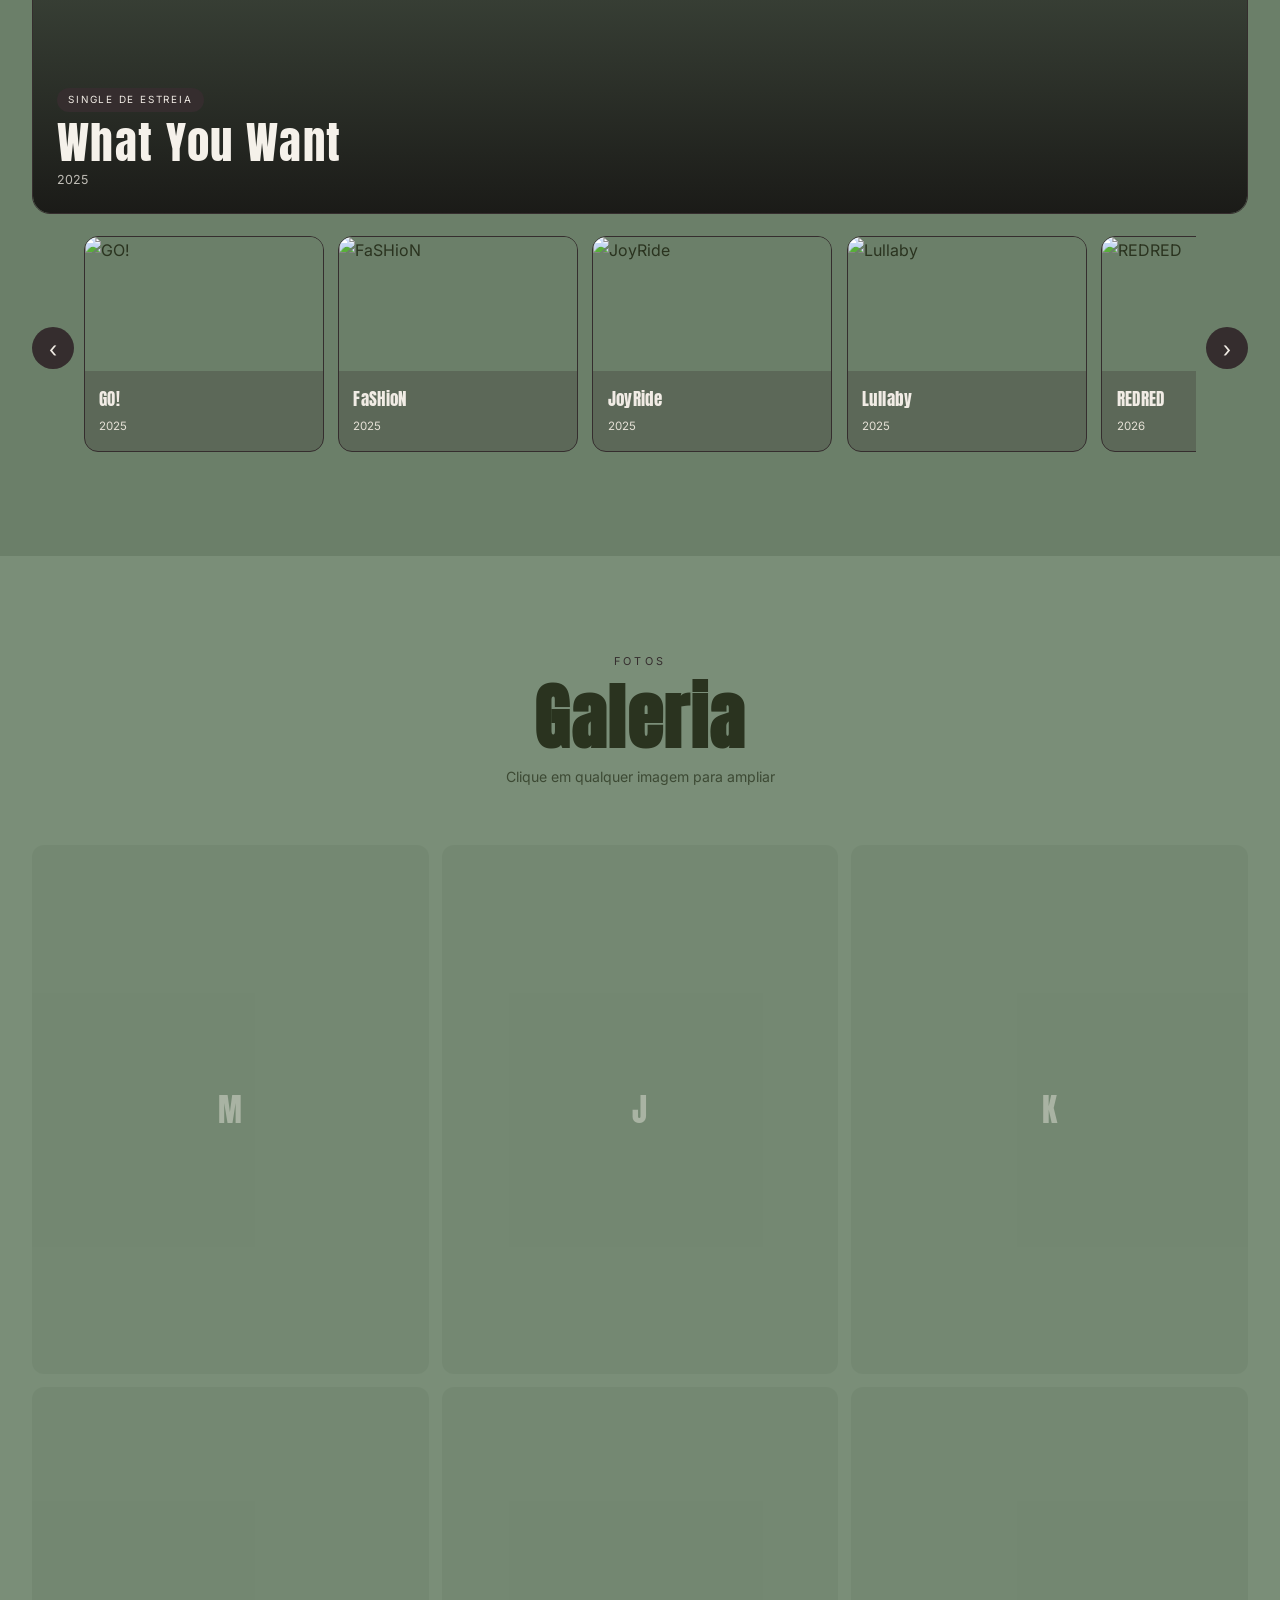
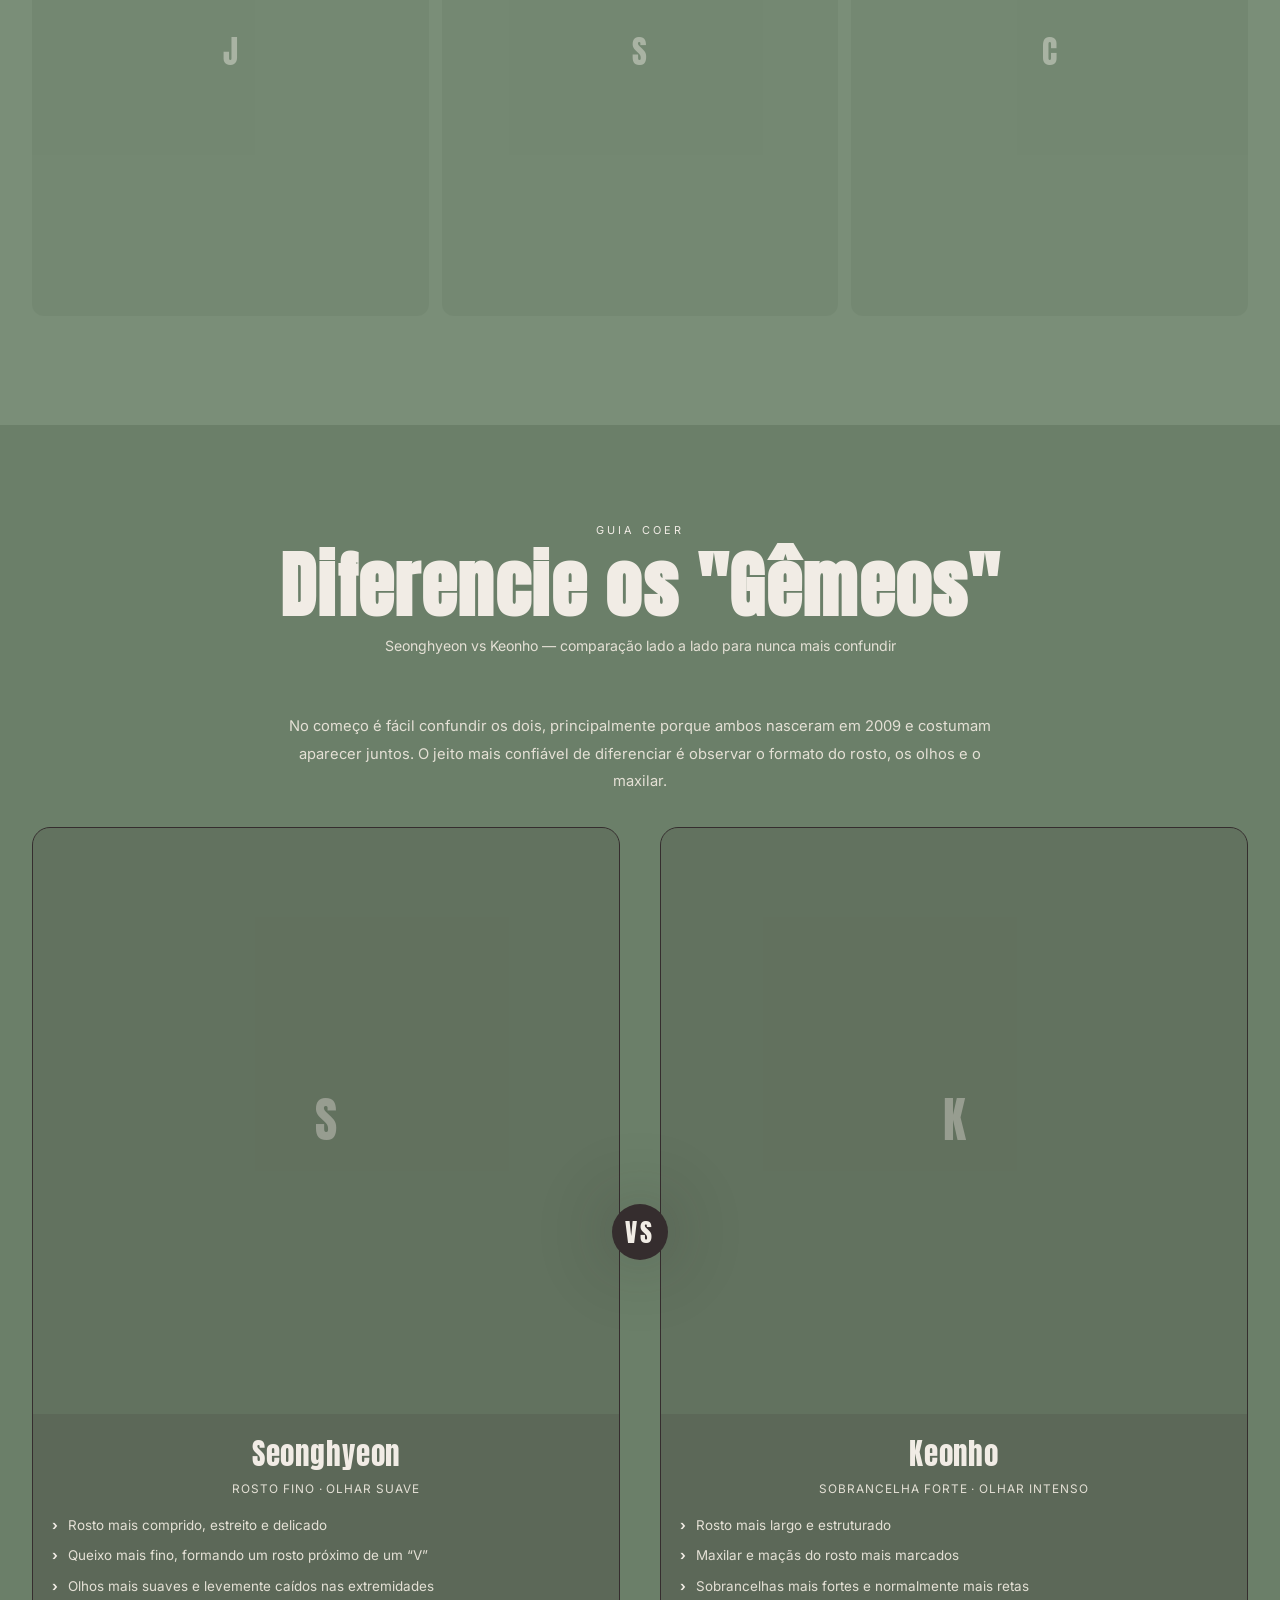
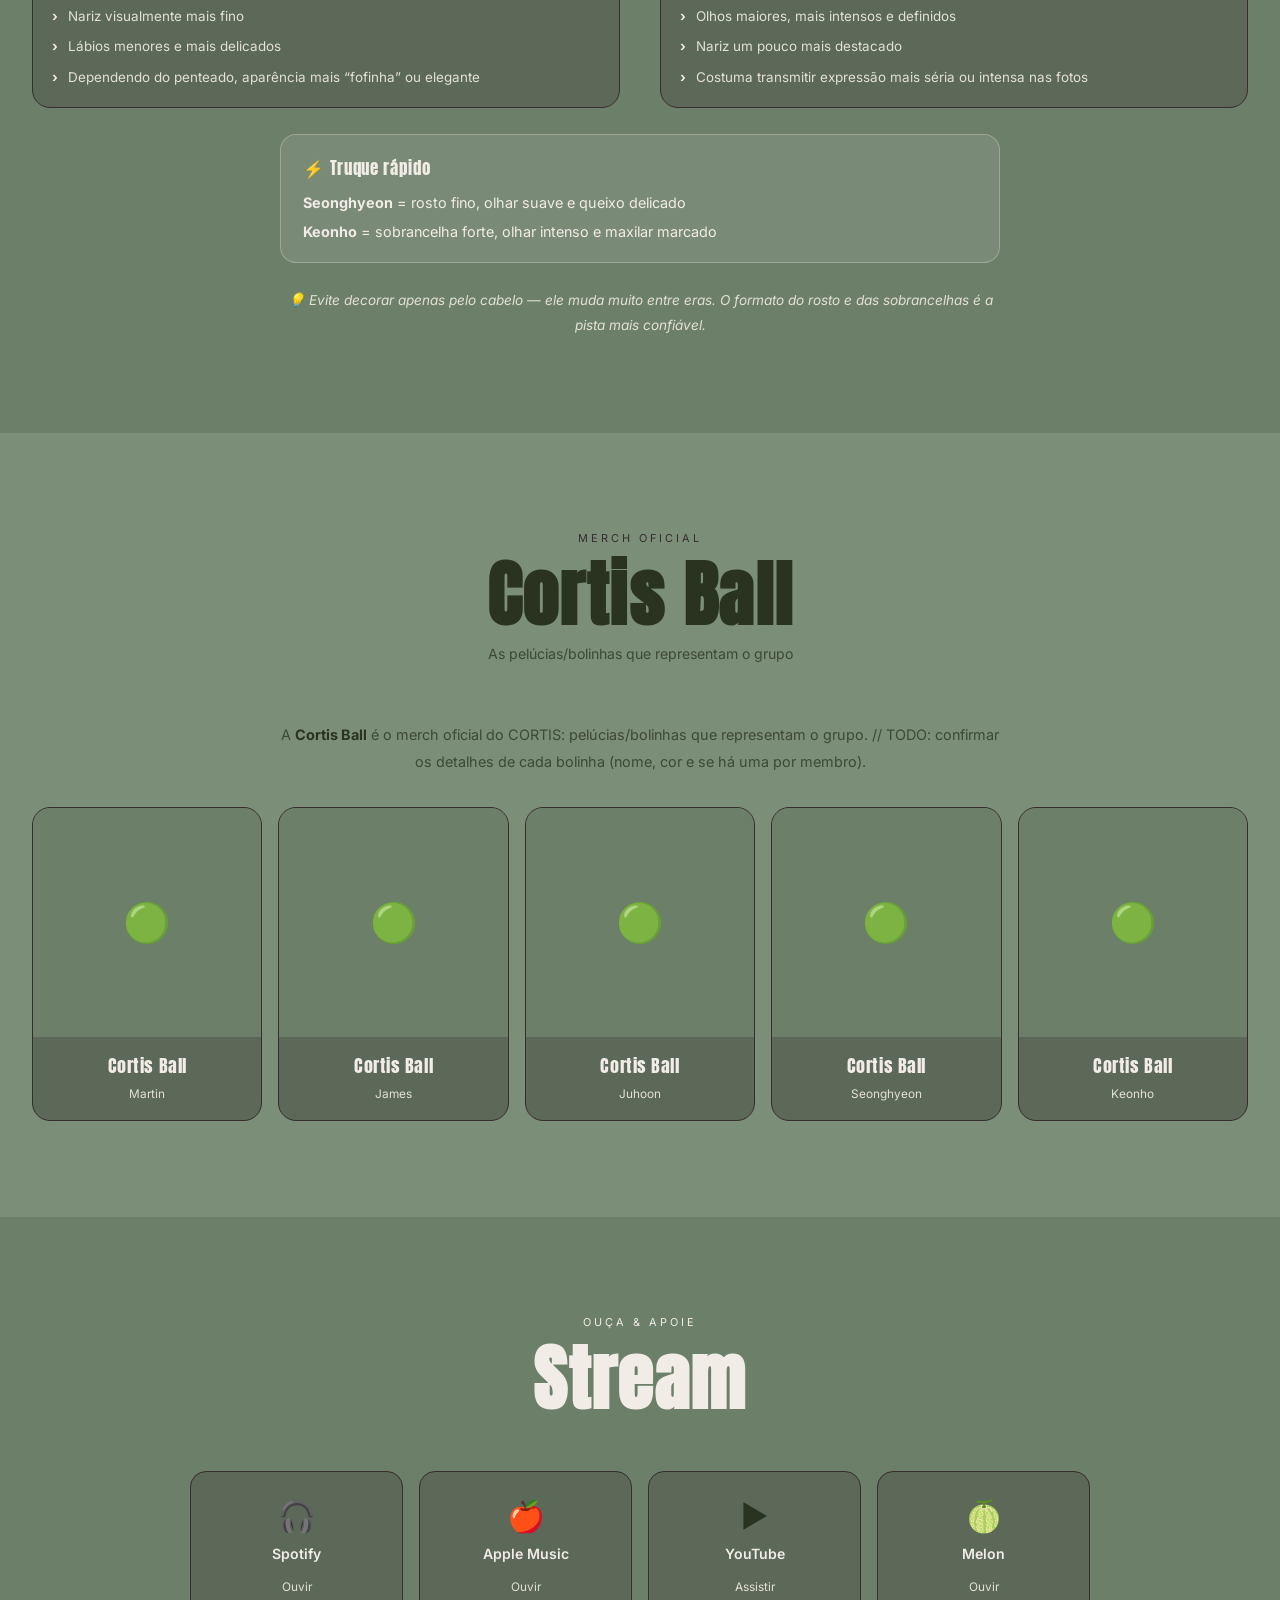
==== commit fc54c66a: "Visual vintage/Y2K: temas sage + creme e logo oficial - Tema padrao agora e sage (#7A8E78, detalhe #" ====
--- a/index.html
+++ b/index.html
@@ -16,7 +16,7 @@
   <!-- TODO: adicionar og:image (URL absoluta) quando houver uma imagem oficial -->
 
   <!-- Favicon (SVG inline — placeholder na cor do tema padrão) -->
-  <link rel="icon" href="data:image/svg+xml,<svg xmlns='http://www.w3.org/2000/svg' viewBox='0 0 100 100'><rect width='100' height='100' rx='22' fill='%231fc16b'/><text y='.92em' x='16' font-size='78' font-family='Arial Black' font-weight='900' fill='%23041a12'>C</text></svg>" />
+  <link rel="icon" href="assets/favicon-cortis.png" />
 
   <!-- Fontes: Anton (display marcante) + Inter (sans legível) -->
   <link rel="preconnect" href="https://fonts.googleapis.com" />
@@ -26,7 +26,7 @@
   <link rel="stylesheet" href="style.css" />
   <script src="script.js" defer></script>
 </head>
-<body>
+<body class="theme-green-dark">
 
 <!-- Skip link (acessibilidade) -->
 <a class="skip-link" href="#membros">Pular para o conteúdo</a>
@@ -34,7 +34,7 @@
 <!-- ══════════ INTRO ══════════ -->
 <div id="introScreen">
   <button id="introSkipBtn" class="intro-skip" aria-label="Pular introdução">Pular ›</button>
-  <div class="intro-logo">CORTIS</div>
+  <img class="intro-logo-img js-logo-full" src="assets/cortis-logo-full-38302F.png" alt="CORTIS" />
   <div class="intro-sub">COLOR OUTSIDE THE LINES · BigHit Music · Est. 2025</div>
   <div class="intro-bar"><div class="intro-fill"></div></div>
   <button class="intro-enter-btn" id="introEnterBtn">Entrar</button>
@@ -42,7 +42,7 @@
 
 <!-- ══════════ NAVBAR ══════════ -->
 <nav id="navbar" aria-label="Navegação principal">
-  <a class="nav-logo" href="#hero">CORTIS</a>
+  <a class="nav-logo" href="#hero" aria-label="CORTIS — início"><img class="nav-logo-img js-logo-symbol" src="assets/cortis-simbolo-38302F.png" alt="CORTIS" /></a>
 
   <ul class="nav-links" id="navLinks">
     <li><a href="#membros">Membros</a></li>
@@ -76,6 +76,7 @@
   <div class="hero-bg"></div>
   <canvas id="heroCanvas" aria-hidden="true"></canvas>
   <div class="hero-content">
+    <img class="hero-logo-img js-logo-symbol" src="assets/cortis-simbolo-38302F.png" alt="" aria-hidden="true" />
     <p class="hero-eyebrow">BigHit Music · HYBE · Est. 2025</p>
     <h1 class="hero-title">CORTIS</h1>
     <p class="hero-tagline">COLOR OUTSIDE THE LINES</p>
--- a/style.css
+++ b/style.css
@@ -20,28 +20,28 @@
    --on-accent = cor de texto legível SOBRE o accent (dentro do bloco de tema)
    ============================================================ */
 
-/* Verde escuro (padrão) */
+/* Sage vintage (PADRÃO) — página em sage claro, cards em sage escuro + detalhe #352D2E */
 :root, .theme-green-dark {
-  --bg:        #0F241C;
-  --surface:   #16332A;
-  --text:      #EAF7F4;
-  --text-2:    #8FBDB4;
-  --border:    #2A5650;
-  --accent:    #A7EAE1;
-  --accent-2:  #2A5650;
-  --on-accent: #0F241C;
-  color-scheme: dark;
-}
-
-/* Verde claro */
+  --bg:        #7A8E78;
+  --surface:   #6B7F69;
+  --text:      #2A331F;   /* texto escuro SOBRE --bg (sage claro) */
+  --text-2:    #3D4A34;
+  --border:    #352D2E;   /* detalhe escuro */
+  --accent:    #352D2E;   /* detalhe escuro — botões, badges, divisórias */
+  --accent-2:  #F1ECE5;   /* creme — realces / texto sobre superfícies escuras */
+  --on-accent: #F1ECE5;   /* texto sobre o accent escuro */
+  color-scheme: light;
+}
+
+/* Creme (tema claro) */
 .theme-green-light {
-  --bg:        #EAF6F3;
+  --bg:        #F1ECE5;
   --surface:   #FFFFFF;
-  --text:      #12332D;
-  --text-2:    #4E7A72;
-  --border:    #A7EAE1;
-  --accent:    #2A5650;
-  --accent-2:  #A7EAE1;
+  --text:      #38302F;
+  --text-2:    #8A7F74;
+  --border:    #E0D8CD;
+  --accent:    #38302F;
+  --accent-2:  #7A8E78;   /* sage como realce */
   --on-accent: #FFFFFF;
   color-scheme: light;
 }
@@ -95,6 +95,18 @@
   --glow:          0 0 60px color-mix(in srgb, var(--accent) 30%, transparent),
                    0 0 130px color-mix(in srgb, var(--accent) 12%, transparent);
   --scrim:         color-mix(in srgb, var(--bg) 88%, transparent);
+  /* texto sobre superfícies/cards (usado em estilos inline do JS) — por padrão = texto normal */
+  --stext:         var(--text);
+  --stext2:        var(--text-2);
+  --saccent:       var(--accent);
+}
+
+/* Sage: cards mais escuros (melhor contraste do texto creme) + texto de superfície em creme */
+.theme-green-dark {
+  --card:    color-mix(in srgb, var(--accent) 28%, var(--surface));
+  --stext:   #F1ECE5;
+  --stext2:  #E4E0D5;
+  --saccent: #F1ECE5;
 }
 
 /* ── BASE ── */
@@ -373,9 +385,9 @@
 .member-img-wrap img { width: 100%; height: 100%; object-fit: cover; transition: transform .6s; }
 .member-card:hover .member-img-wrap img { transform: scale(1.07); }
 .member-overlay {
+  /* scrim escuro fixo (independe do tema) — garante texto claro legível sobre a foto */
   position: absolute; inset: 0;
-  background: linear-gradient(to top, color-mix(in srgb, var(--bg) 96%, transparent) 0%,
-              color-mix(in srgb, var(--bg) 35%, transparent) 45%, transparent 72%);
+  background: linear-gradient(to top, rgba(18,16,15,.92) 0%, rgba(18,16,15,.45) 42%, transparent 72%);
 }
 .member-ball-badge {
   position: absolute; top: .7rem; right: .7rem;
@@ -390,9 +402,9 @@
   background: var(--accent); color: var(--on-accent);
   padding: .2rem .6rem; border-radius: 50px; margin-bottom: .5rem;
 }
-.member-stage { font-family: 'Anton', sans-serif; font-size: 1.7rem; letter-spacing: .04em; line-height: 1; color: var(--text); }
-.member-name { font-size: .76rem; color: var(--text-2); letter-spacing: .06em; margin-top: .2rem; }
-.member-role { font-size: .7rem; color: var(--accent); margin-top: .25rem; }
+.member-stage { font-family: 'Anton', sans-serif; font-size: 1.7rem; letter-spacing: .04em; line-height: 1; color: #F5F1EA; }
+.member-name { font-size: .76rem; color: rgba(245,241,234,.82); letter-spacing: .06em; margin-top: .2rem; }
+.member-role { font-size: .7rem; color: rgba(245,241,234,.92); margin-top: .25rem; }
 
 /* ============================================================
    MODAIS (membro + álbum)
@@ -586,9 +598,9 @@
 .mv-featured-thumb img { width: 100%; height: 100%; object-fit: cover; transition: transform .6s; }
 .mv-featured-card:hover .mv-featured-thumb img { transform: scale(1.03); }
 .mv-featured-overlay {
+  /* scrim escuro fixo — texto claro sobre a thumbnail em qualquer tema */
   position: absolute; inset: 0;
-  background: linear-gradient(to top, color-mix(in srgb, var(--bg) 92%, transparent) 0%,
-              color-mix(in srgb, var(--bg) 20%, transparent) 55%, transparent 85%);
+  background: linear-gradient(to top, rgba(18,16,15,.9) 0%, rgba(18,16,15,.35) 55%, transparent 85%);
 }
 .mv-featured-play {
   position: absolute; top: 50%; left: 50%; transform: translate(-50%, -50%);
@@ -605,8 +617,8 @@
   background: var(--accent); color: var(--on-accent);
   padding: .22rem .7rem; border-radius: 50px; margin-bottom: .5rem;
 }
-.mv-featured-title { font-family: 'Anton', sans-serif; font-size: clamp(1.6rem, 6vw, 2.8rem); letter-spacing: .03em; color: var(--text); line-height: 1; }
-.mv-featured-year { font-size: .78rem; color: var(--text-2); margin-top: .3rem; }
+.mv-featured-title { font-family: 'Anton', sans-serif; font-size: clamp(1.6rem, 6vw, 2.8rem); letter-spacing: .03em; color: #F5F1EA; line-height: 1; }
+.mv-featured-year { font-size: .78rem; color: rgba(245,241,234,.75); margin-top: .3rem; }
 
 .mvs-wrap { display: flex; align-items: center; gap: .6rem; }
 .mvs-scroll {
@@ -944,4 +956,140 @@
   #heroCanvas { display: none !important; }
   .intro-fill { animation: none; width: 100%; }
   .scroll-line { animation: none; }
-}
+  .intro-logo-img { animation: none; }
+}
+
+/* ============================================================
+   LOGO (imagens PNG — navbar, intro, hero)
+   ============================================================ */
+.nav-logo { display: inline-flex; align-items: center; padding: .2rem 0; }
+.nav-logo-img { height: 36px; width: auto; display: block; }
+.intro-logo-img { width: min(260px, 72vw); height: auto; display: block; margin: 0 auto; animation: introPop 1s cubic-bezier(.2,.8,.2,1) both; }
+.hero-logo-img { width: clamp(112px, 20vw, 150px); height: auto; display: block; margin: 0 auto 1.2rem; }
+
+/* .premios-total: número grande dos troféus (gradiente por padrão; sólido nos temas claros) */
+.premios-total {
+  font-family: 'Anton', sans-serif;
+  font-size: clamp(2.4rem, 9vw, 4rem);
+  line-height: 1;
+  background: var(--grad);
+  -webkit-background-clip: text; background-clip: text;
+  -webkit-text-fill-color: transparent; color: transparent;
+}
+
+/* ============================================================
+   SAGE (tema padrão) — texto creme legível sobre superfícies/cards escuros
+   As seções .section (fundo sage claro) mantêm texto escuro; só as superfícies escuras invertem.
+   ============================================================ */
+.theme-green-dark .section-alt .section-label { color: var(--accent-2); }
+.theme-green-dark .section-alt .section-title { color: #F1ECE5; }
+.theme-green-dark .section-alt .section-desc  { color: #E4E0D5; }
+
+.theme-green-dark .stat-label { color: #E4E0D5; }
+.theme-green-dark .stat-item { border-color: color-mix(in srgb, #F1ECE5 16%, transparent); }
+
+.theme-green-dark .disco-name { color: #F1ECE5; }
+.theme-green-dark .disco-year { color: #E4E0D5; }
+.theme-green-dark .disco-track { color: #F1ECE5; }
+.theme-green-dark .disco-cover-fallback { color: #F1ECE5; }
+
+.theme-green-dark .fact-card { border-left-color: var(--accent-2); }
+.theme-green-dark .fact-tag { color: #F1ECE5; }
+.theme-green-dark .fact-text { color: #E4E0D5; }
+.theme-green-dark .fact-text strong,
+.theme-green-dark .fact-text em { color: #F1ECE5; }
+
+.theme-green-dark .tl-year { color: #F1ECE5; }
+.theme-green-dark .tl-event { color: #F1ECE5; }
+.theme-green-dark .tl-desc { color: #E4E0D5; }
+.theme-green-dark .tl-badge { color: #F1ECE5; border-color: color-mix(in srgb, #F1ECE5 40%, transparent); }
+
+.theme-green-dark .historia-card { border-left-color: var(--accent-2); }
+.theme-green-dark .historia-title { color: #F1ECE5; }
+.theme-green-dark .historia-text { color: #E4E0D5; }
+.theme-green-dark .historia-text strong { color: #F1ECE5; }
+
+.theme-green-dark .gemeo-name { color: #F1ECE5; }
+.theme-green-dark .gemeo-sub { color: #E4E0D5; }
+.theme-green-dark .gemeo-trait { color: #E4E0D5; }
+.theme-green-dark .gemeo-trait strong { color: #F1ECE5; }
+.theme-green-dark .gemeo-trait::before { color: #F1ECE5; }
+
+.theme-green-dark .cortisball-name { color: #F1ECE5; }
+.theme-green-dark .cortisball-member { color: #E4E0D5; }
+
+.theme-green-dark .stream-name { color: #F1ECE5; }
+.theme-green-dark .stream-action { color: #E4E0D5; }
+
+.theme-green-dark .coer-title { color: #F1ECE5; }
+.theme-green-dark .coer-text { color: #E4E0D5; }
+.theme-green-dark .coer-text strong { color: #F1ECE5; }
+.theme-green-dark .coer-word { color: #F1ECE5; }
+.theme-green-dark .coer-def { color: #E4E0D5; }
+
+.theme-green-dark .mv-title { color: #F1ECE5; }
+.theme-green-dark .mv-year { color: #E4E0D5; }
+.theme-green-dark .mv-views { color: #F1ECE5; }
+
+.theme-green-dark .modal-stage { color: #F1ECE5; }
+.theme-green-dark .modal-fullname { color: #E4E0D5; }
+.theme-green-dark .modal-pill { color: #F1ECE5; border-color: color-mix(in srgb, #F1ECE5 35%, transparent); }
+.theme-green-dark .modal-stat-label { color: #E4E0D5; }
+.theme-green-dark .modal-stat-value { color: #F1ECE5; }
+.theme-green-dark .modal-bio, .theme-green-dark .modal-fact { color: #E4E0D5; }
+.theme-green-dark .modal-fact::before { color: #F1ECE5; }
+.theme-green-dark .modal-divider { background: color-mix(in srgb, #F1ECE5 28%, transparent); }
+.theme-green-dark .modal-close-btn { color: #F1ECE5; }
+.theme-green-dark .album-modal-title { color: #F1ECE5; }
+.theme-green-dark .album-modal-meta { color: #E4E0D5; }
+.theme-green-dark .album-modal-desc { color: #E4E0D5; }
+.theme-green-dark .album-track { color: #F1ECE5; }
+.theme-green-dark .album-track-num { color: #F1ECE5; }
+.theme-green-dark .album-track.title-track { border-left-color: var(--accent-2); }
+
+.theme-green-dark .footer-tagline,
+.theme-green-dark .footer-links a,
+.theme-green-dark .footer-copy { color: #E4E0D5; }
+.theme-green-dark .footer-links a:hover { color: #F1ECE5; }
+
+.theme-green-dark .search-input { color: #F1ECE5; }
+.theme-green-dark .search-input-icon,
+.theme-green-dark .search-close,
+.theme-green-dark .search-empty { color: #E4E0D5; }
+.theme-green-dark .search-result-title { color: #F1ECE5; }
+.theme-green-dark .search-result-sub { color: #E4E0D5; }
+.theme-green-dark .search-result-tag { color: #F1ECE5; border-color: color-mix(in srgb, #F1ECE5 35%, transparent); }
+
+.theme-green-dark .drawer-nav a { color: #E4E0D5; }
+.theme-green-dark .drawer-nav a:hover { color: #F1ECE5; }
+.theme-green-dark .drawer-close { color: #E4E0D5; }
+.theme-green-dark .drawer-footer { color: #E4E0D5; }
+
+/* texto-gradiente sobre superfície escura → creme sólido */
+.theme-green-dark .stat-num,
+.theme-green-dark .footer-logo,
+.theme-green-dark .drawer-logo,
+.theme-green-dark .premios-total {
+  background: none;
+  -webkit-text-fill-color: #F1ECE5;
+  color: #F1ECE5;
+}
+/* a página 404 fica sobre --bg (sage claro) → charcoal sólido */
+.theme-green-dark .notfound-code {
+  background: none;
+  -webkit-text-fill-color: var(--accent);
+  color: var(--accent);
+}
+
+/* ============================================================
+   CREME (tema claro) — só ajusta o texto-gradiente para sólido (melhor contraste sobre claro)
+   ============================================================ */
+.theme-green-light .stat-num,
+.theme-green-light .footer-logo,
+.theme-green-light .drawer-logo,
+.theme-green-light .notfound-code,
+.theme-green-light .premios-total {
+  background: none;
+  -webkit-text-fill-color: var(--accent);
+  color: var(--accent);
+}
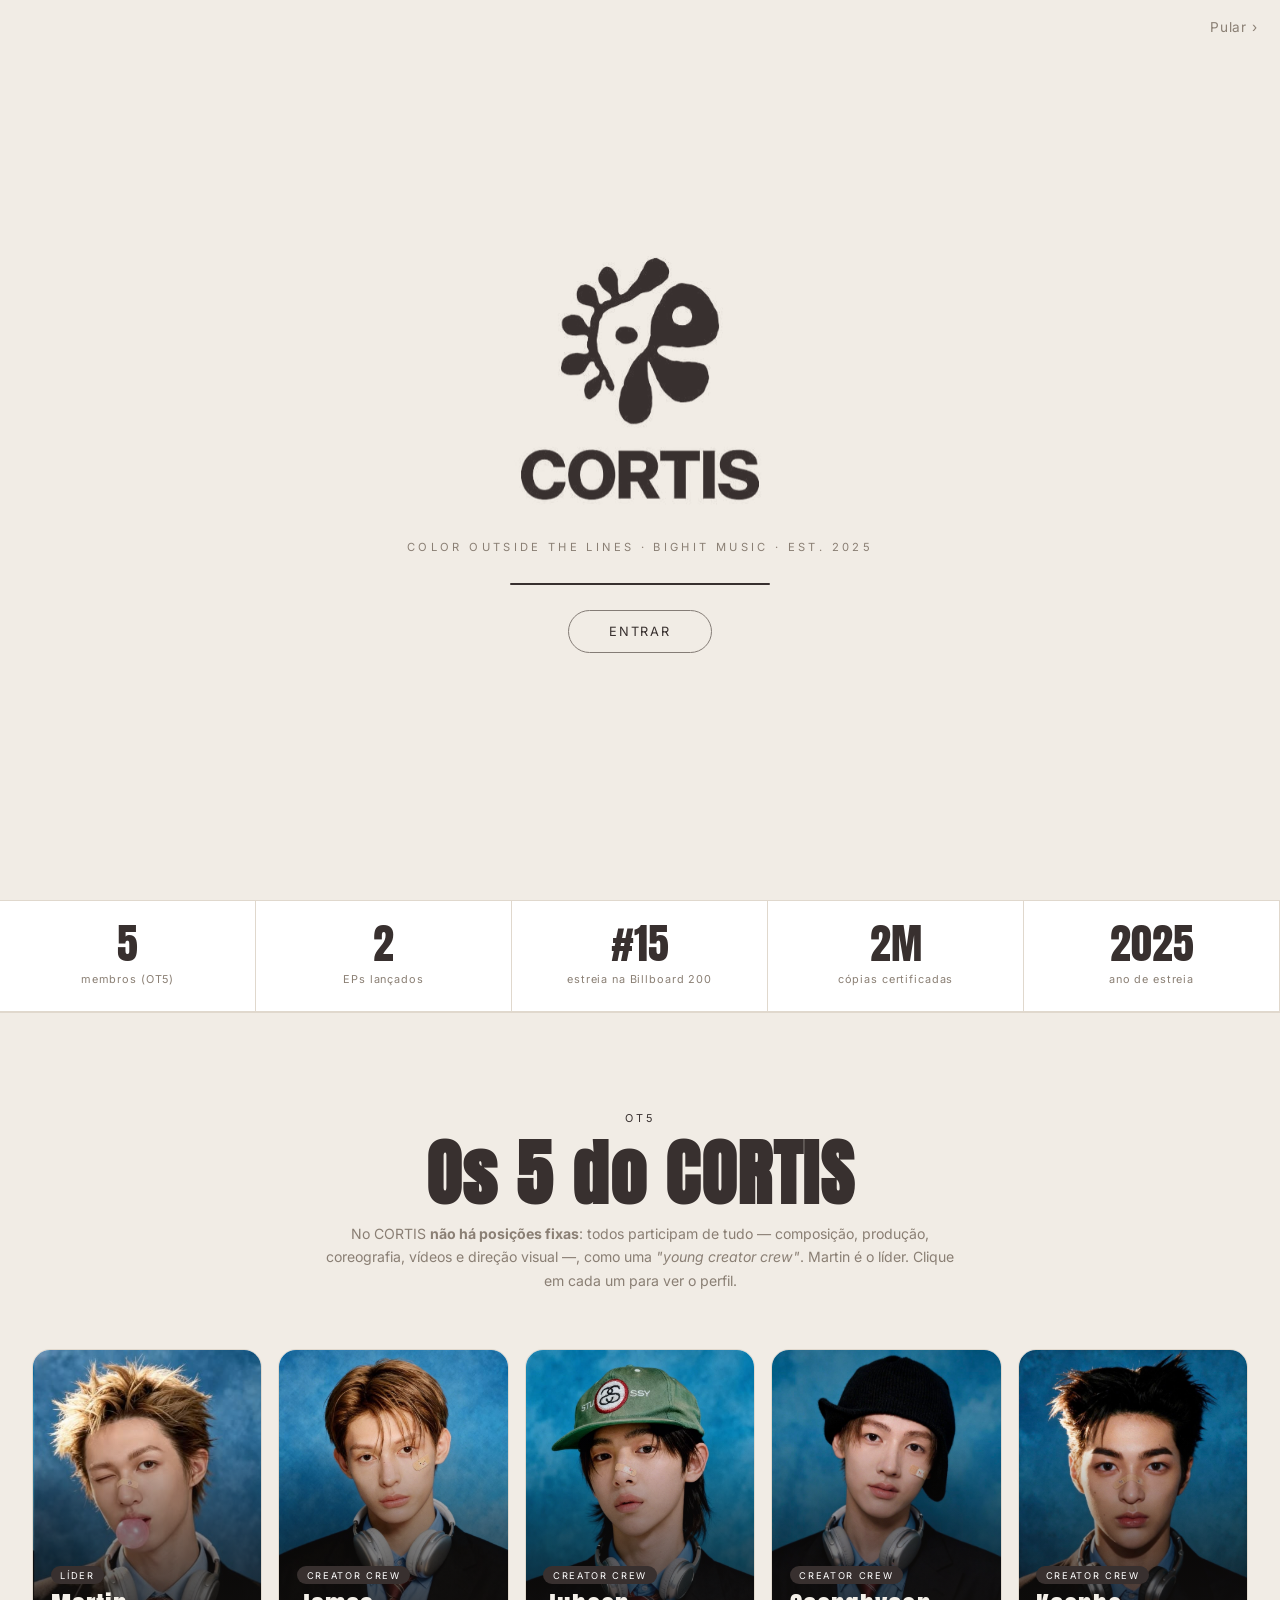
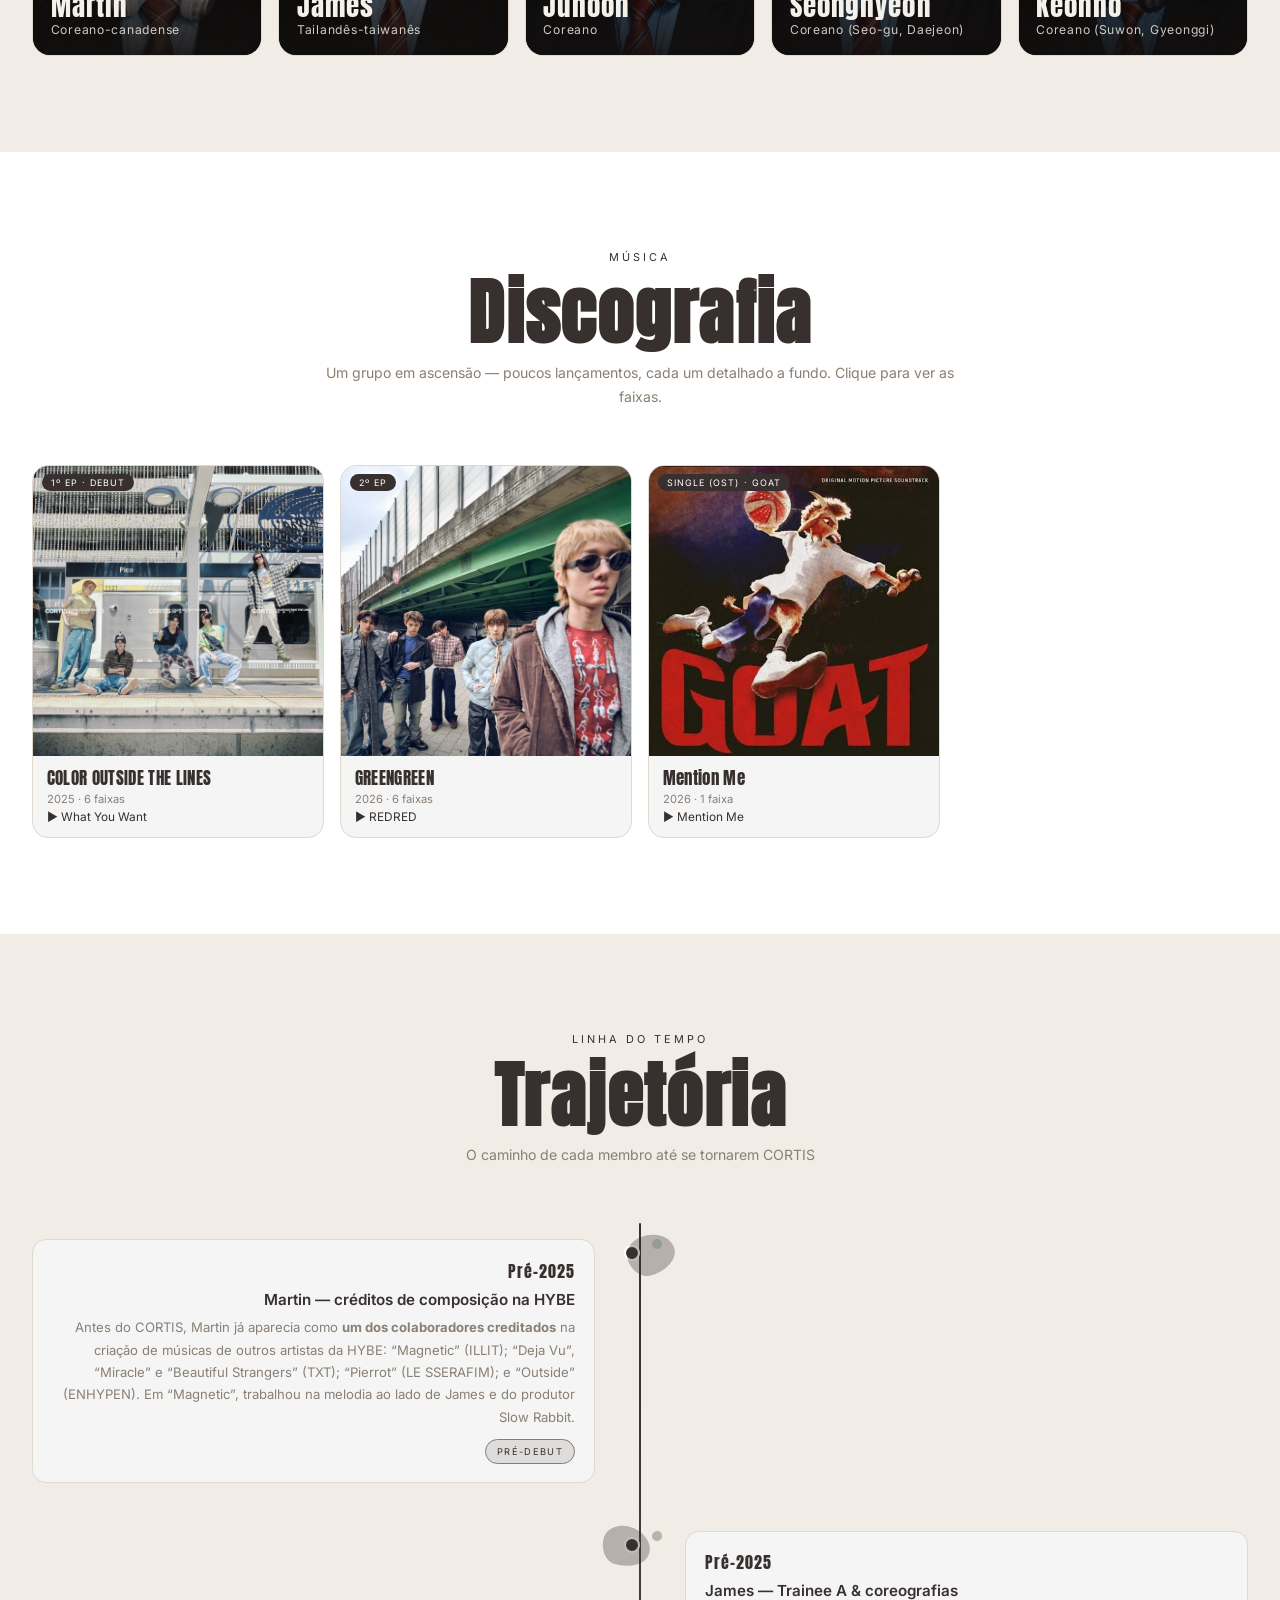
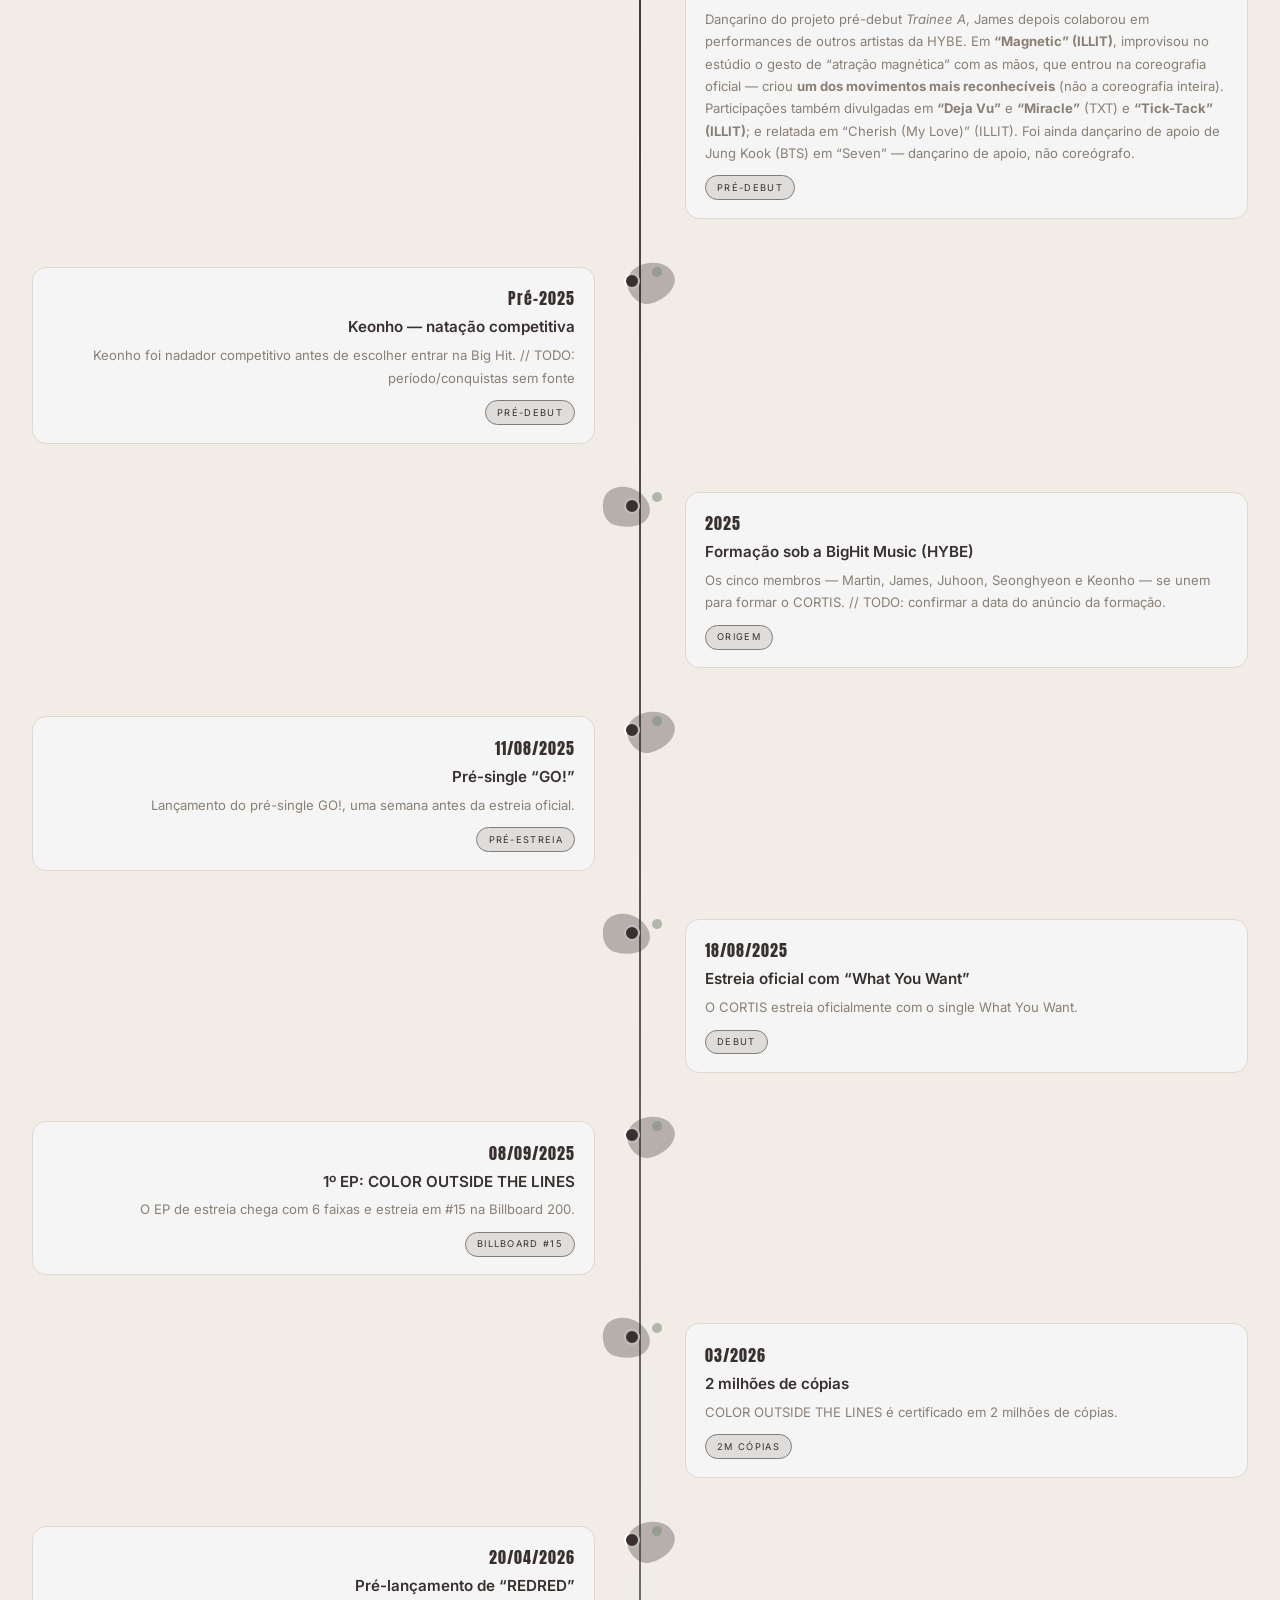
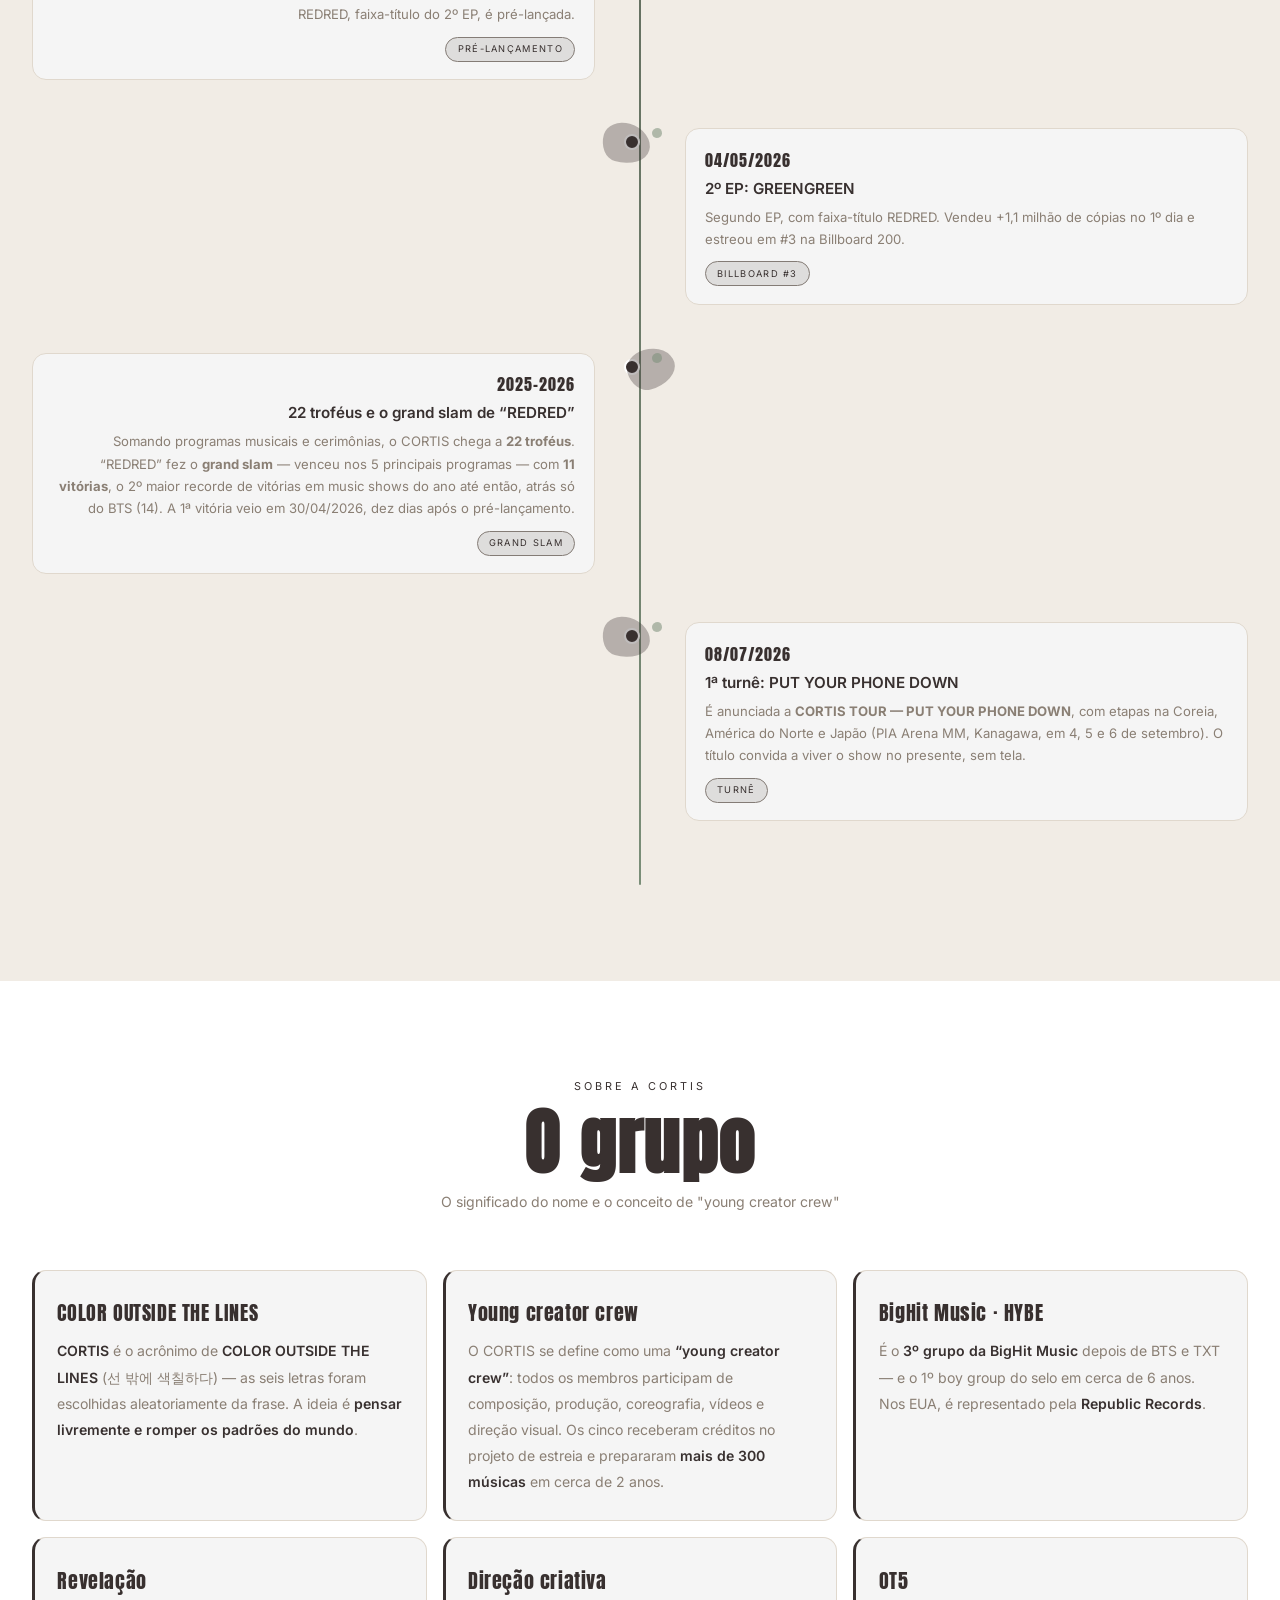
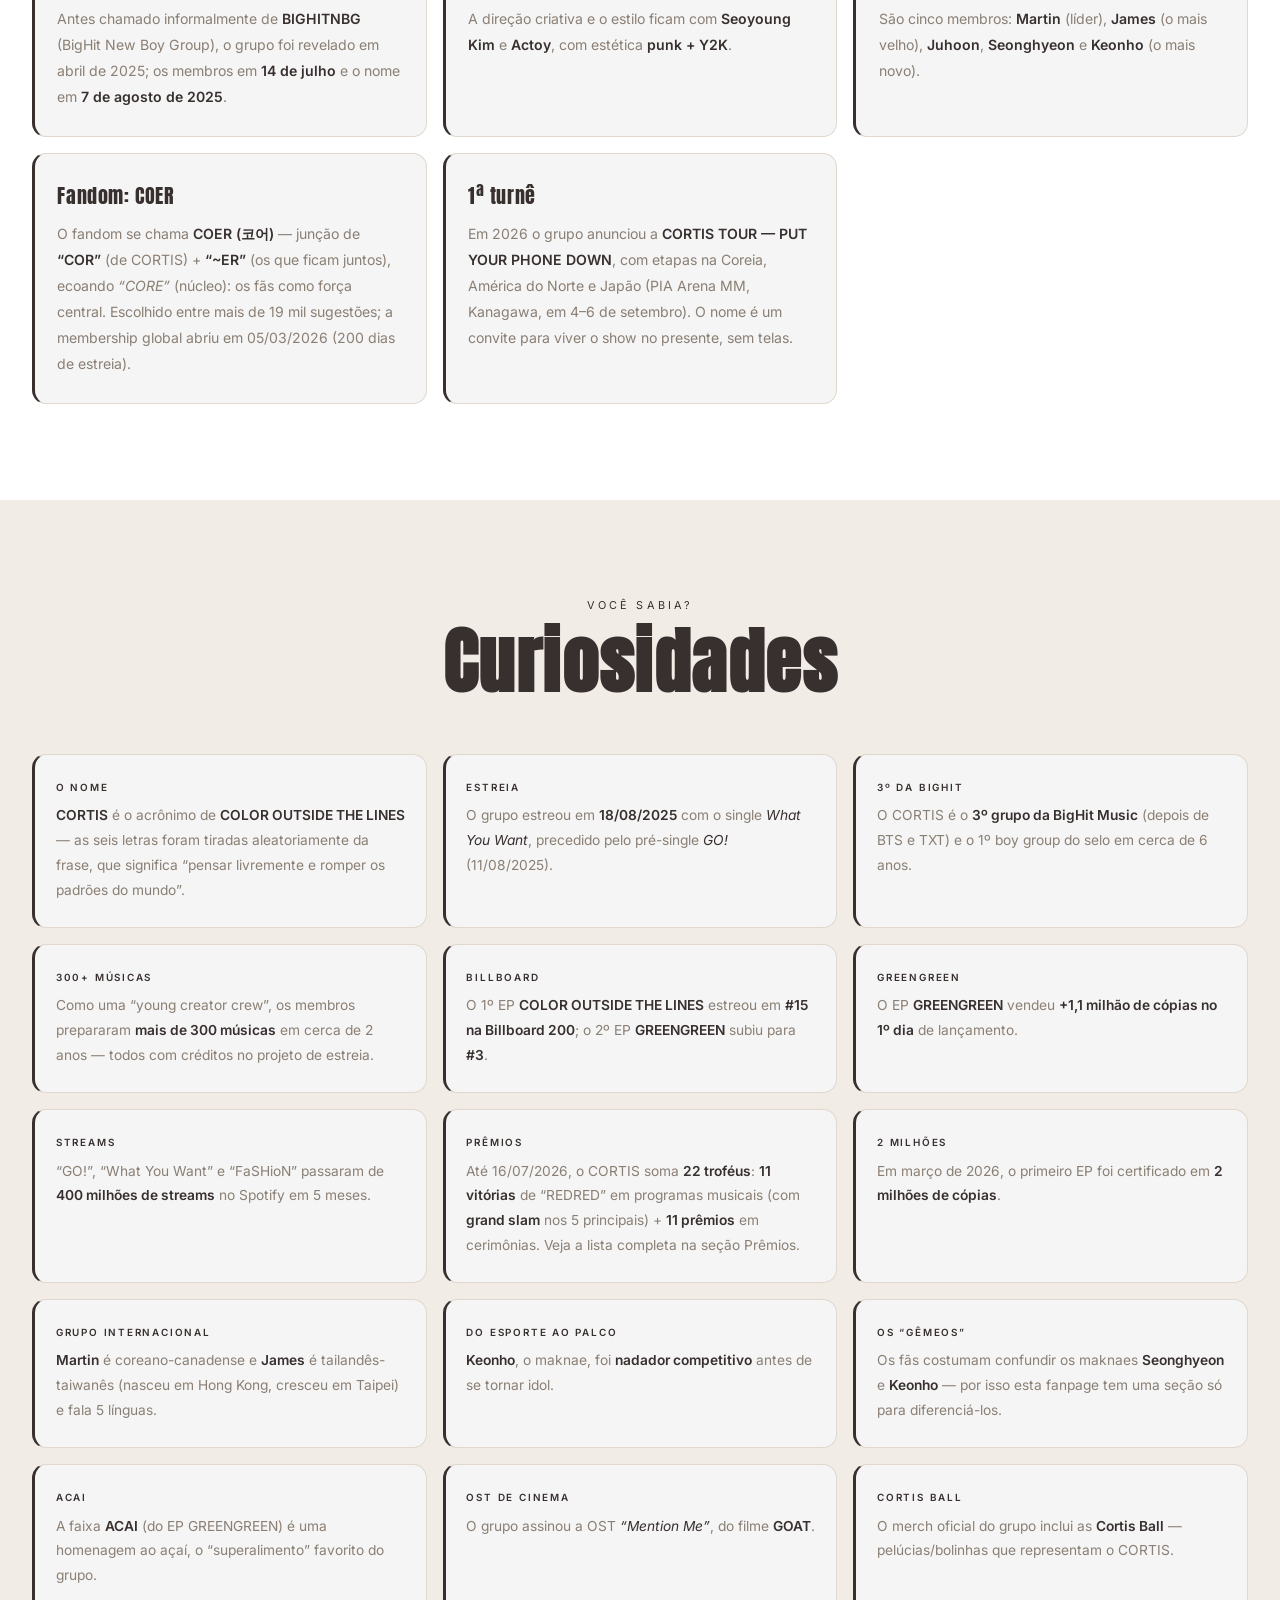
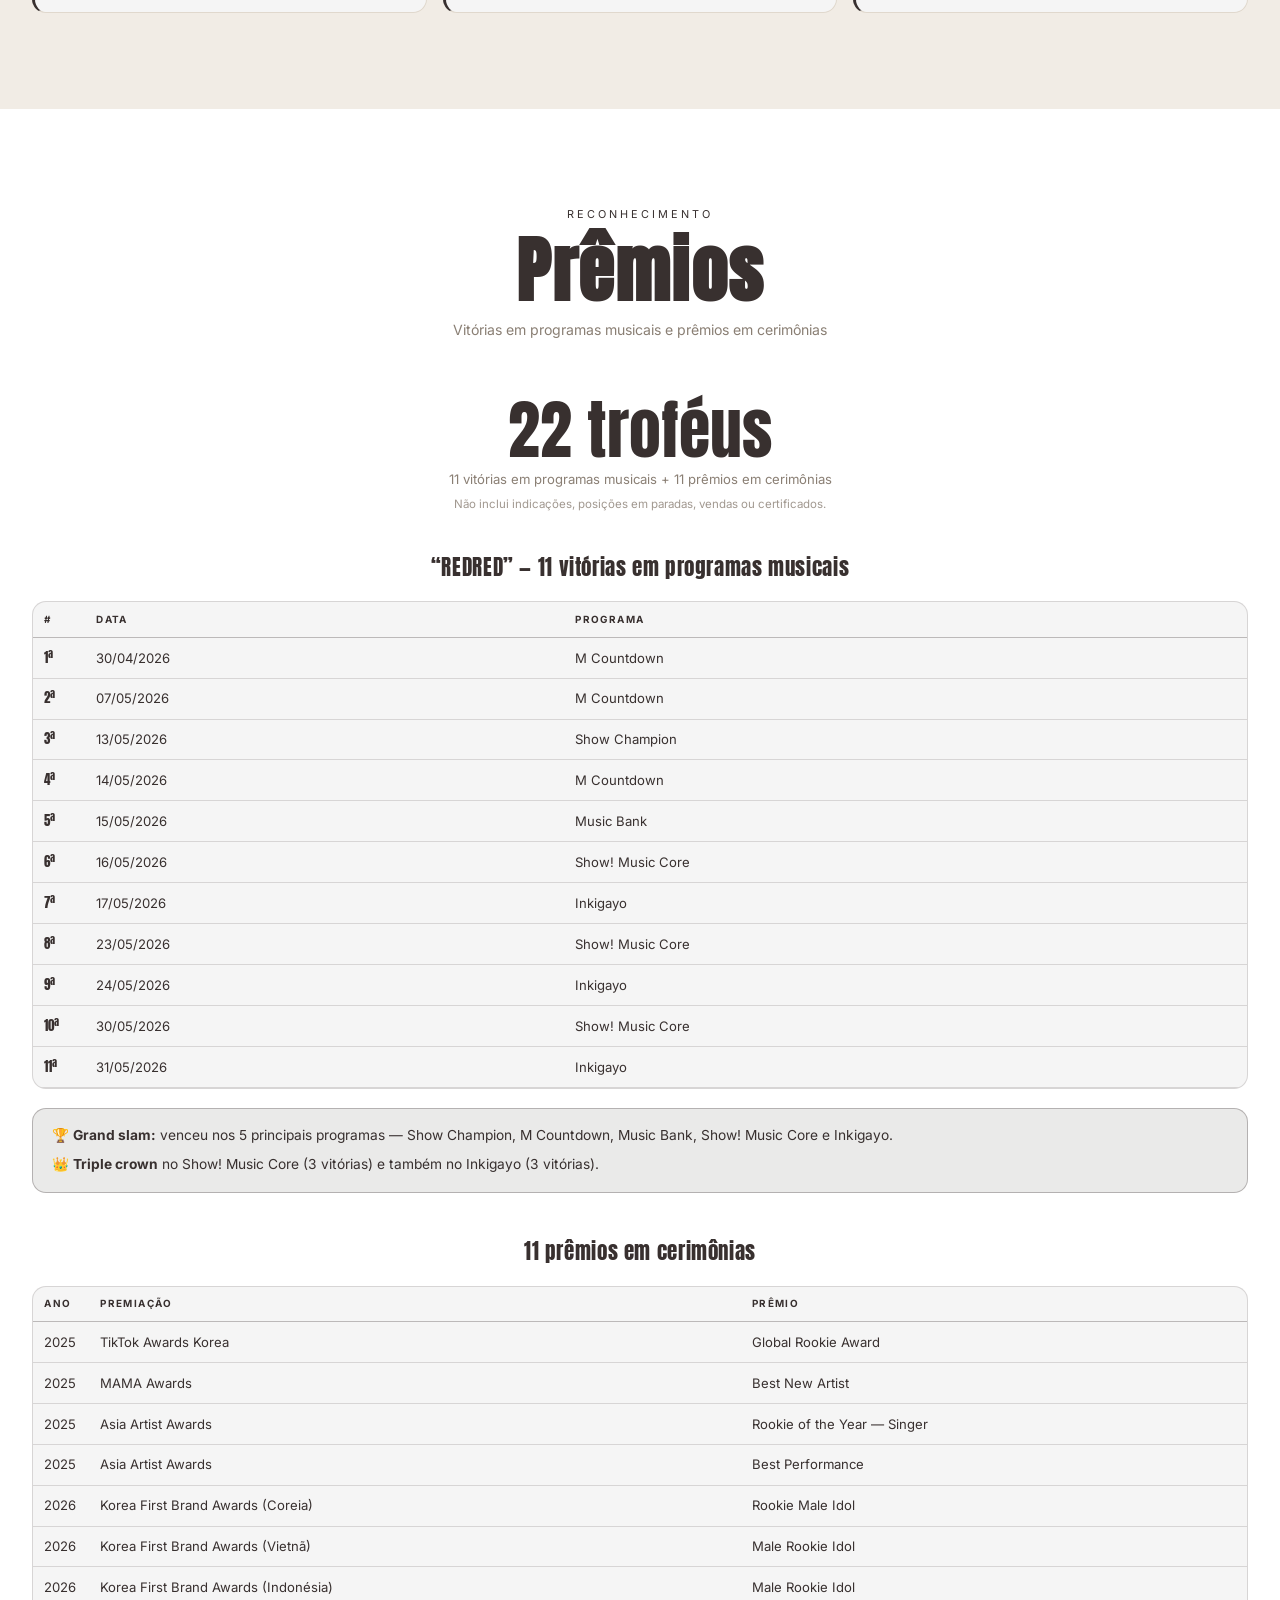
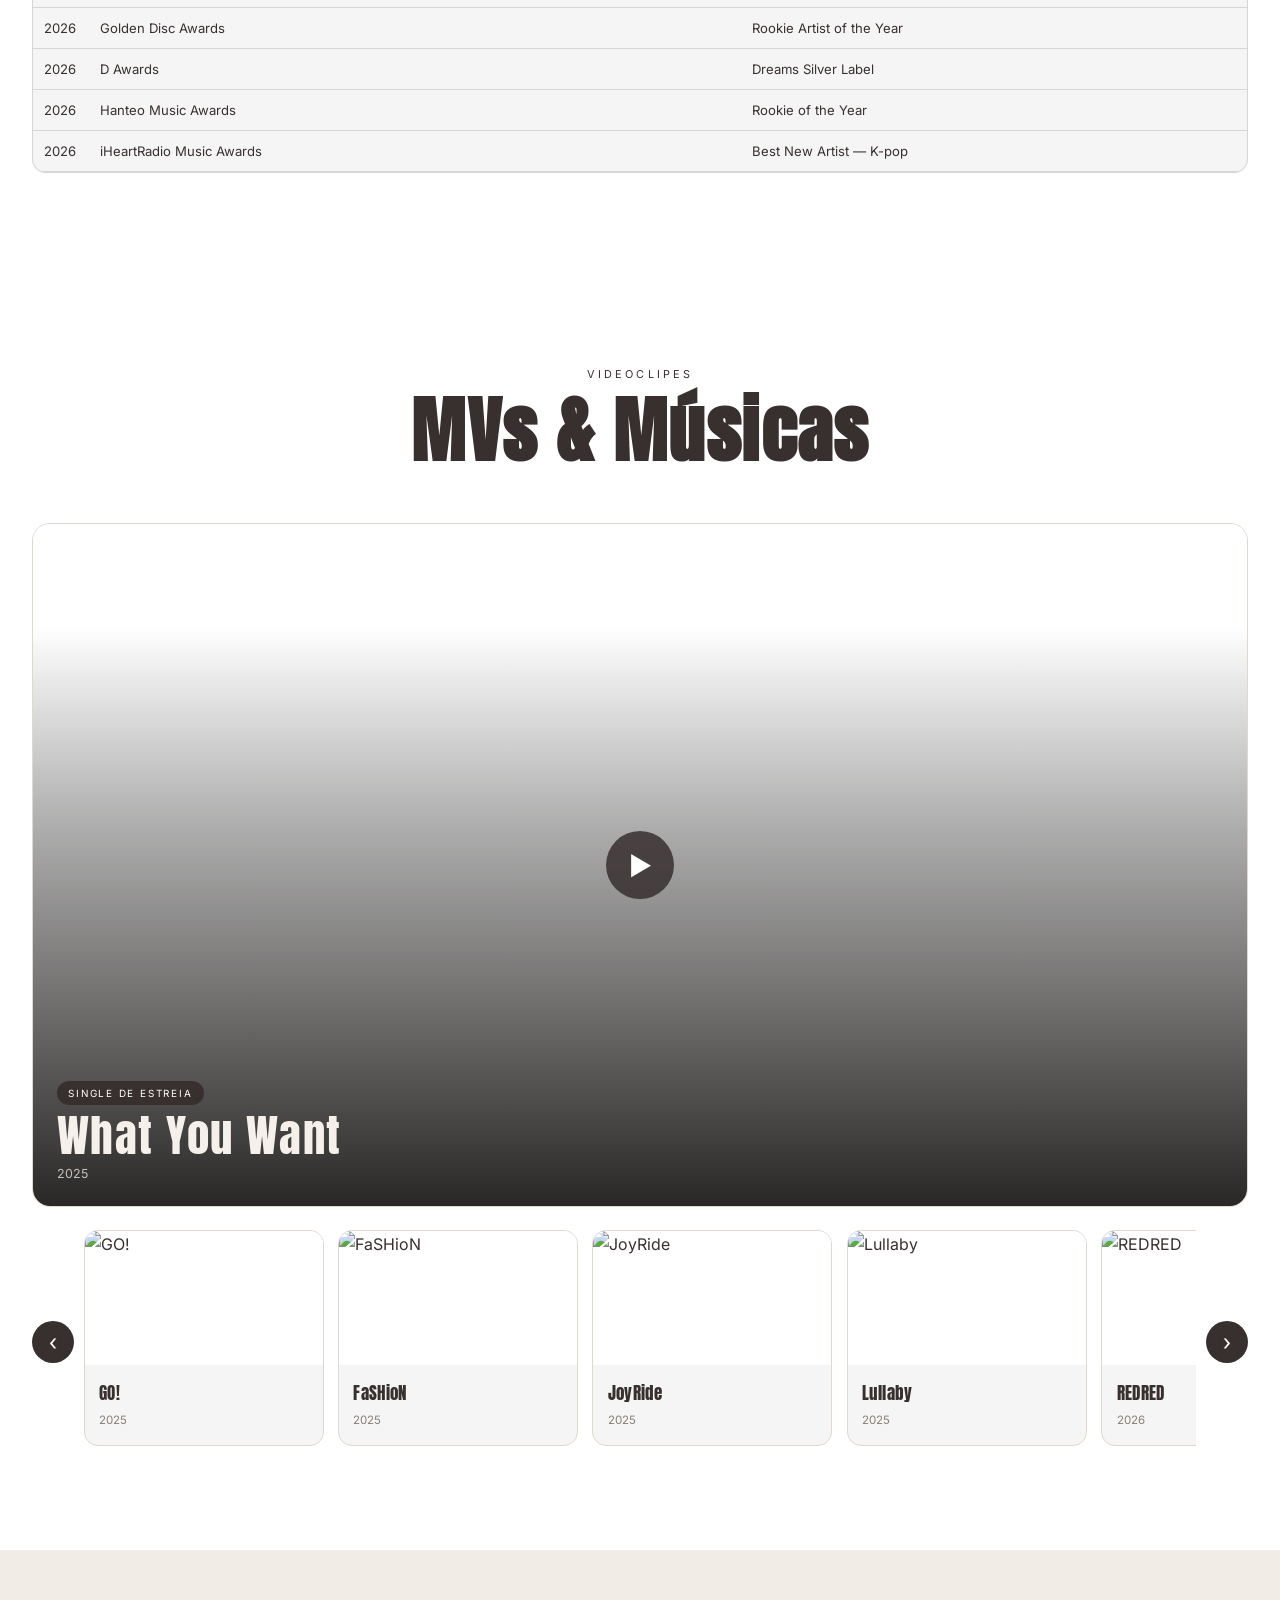
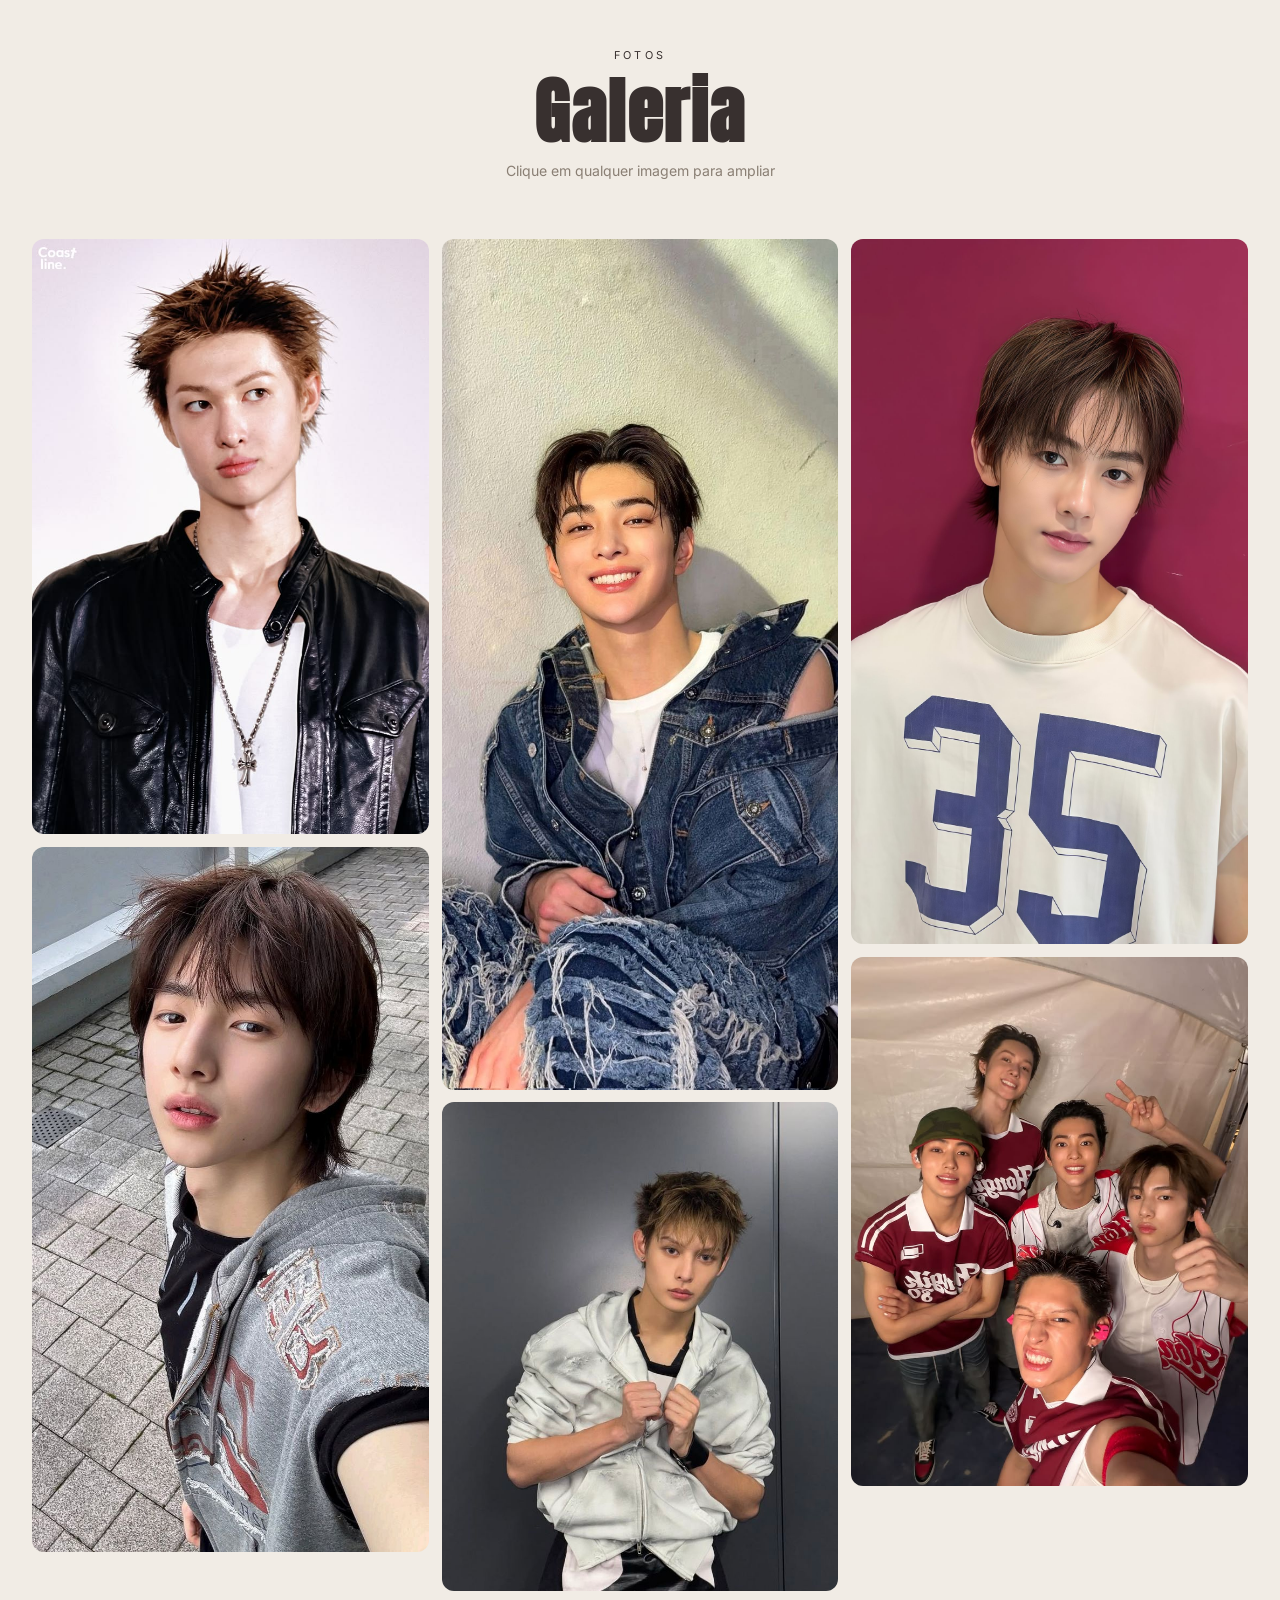
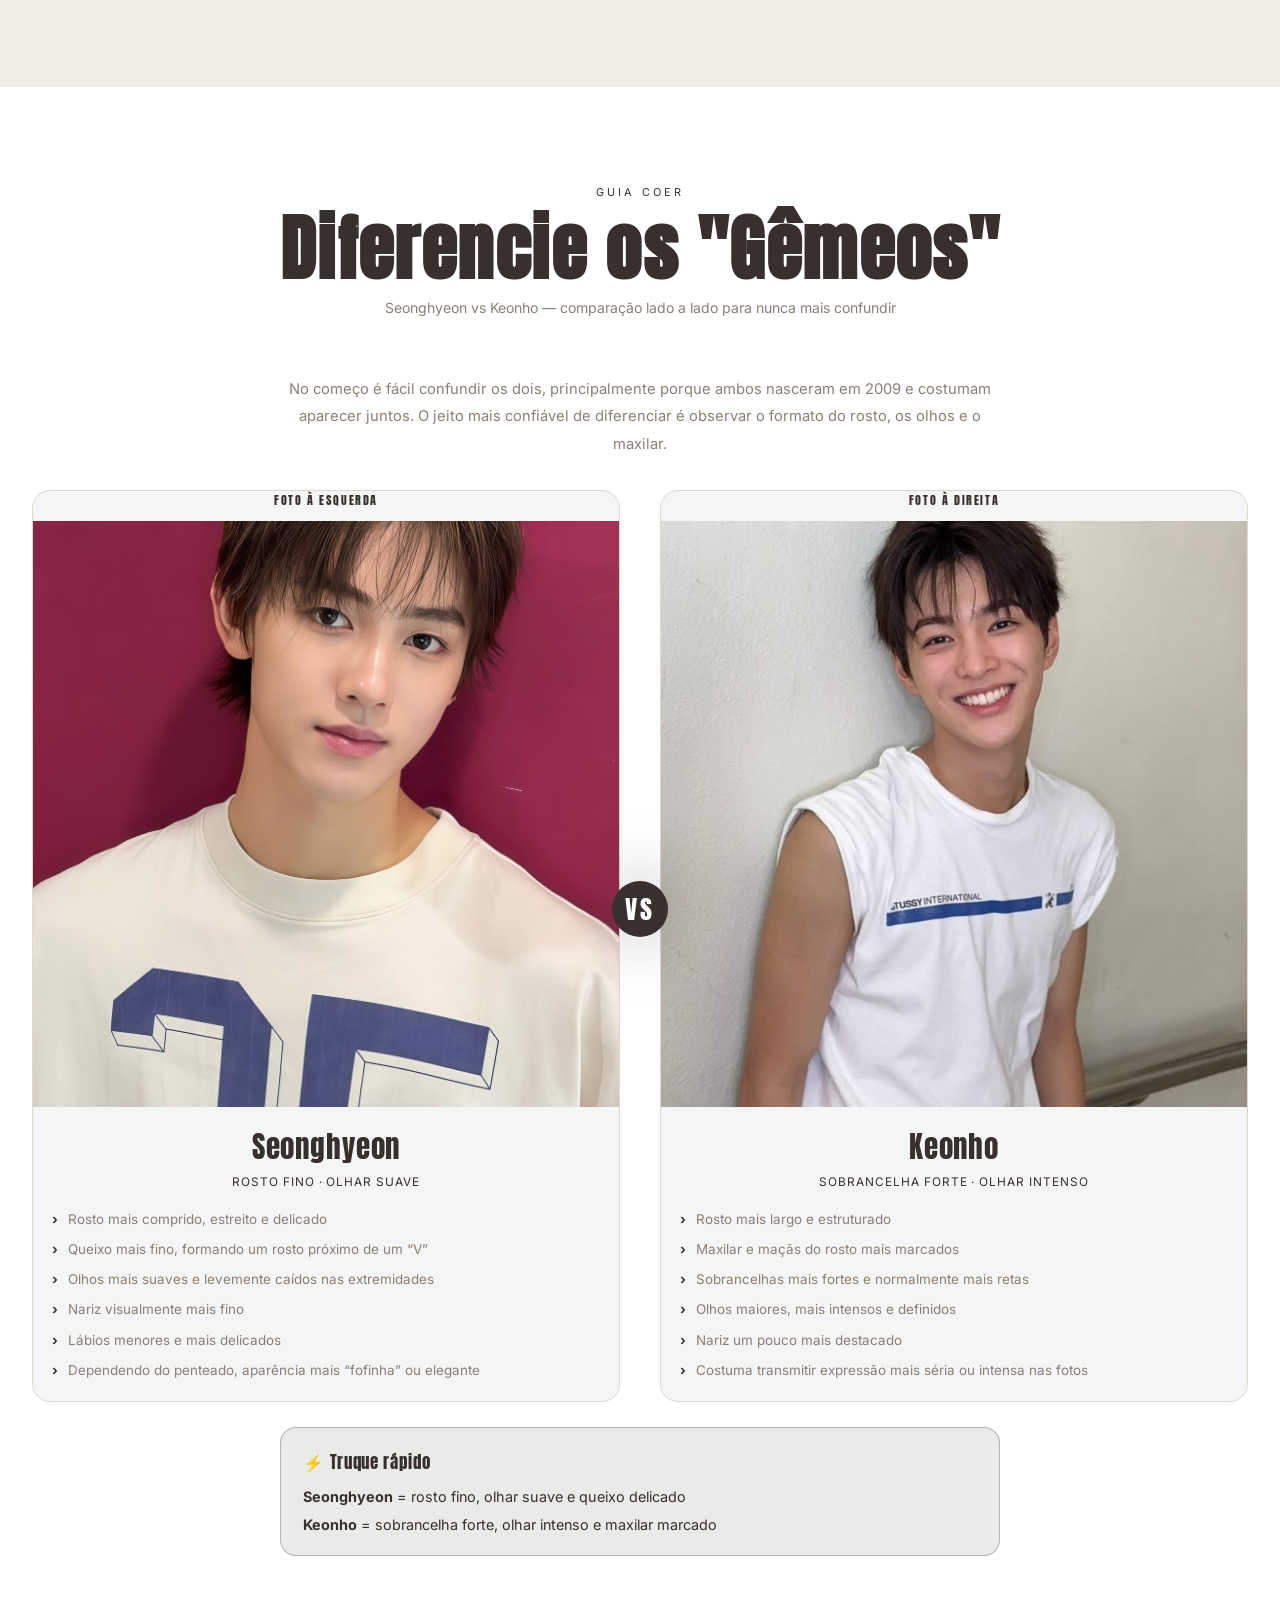
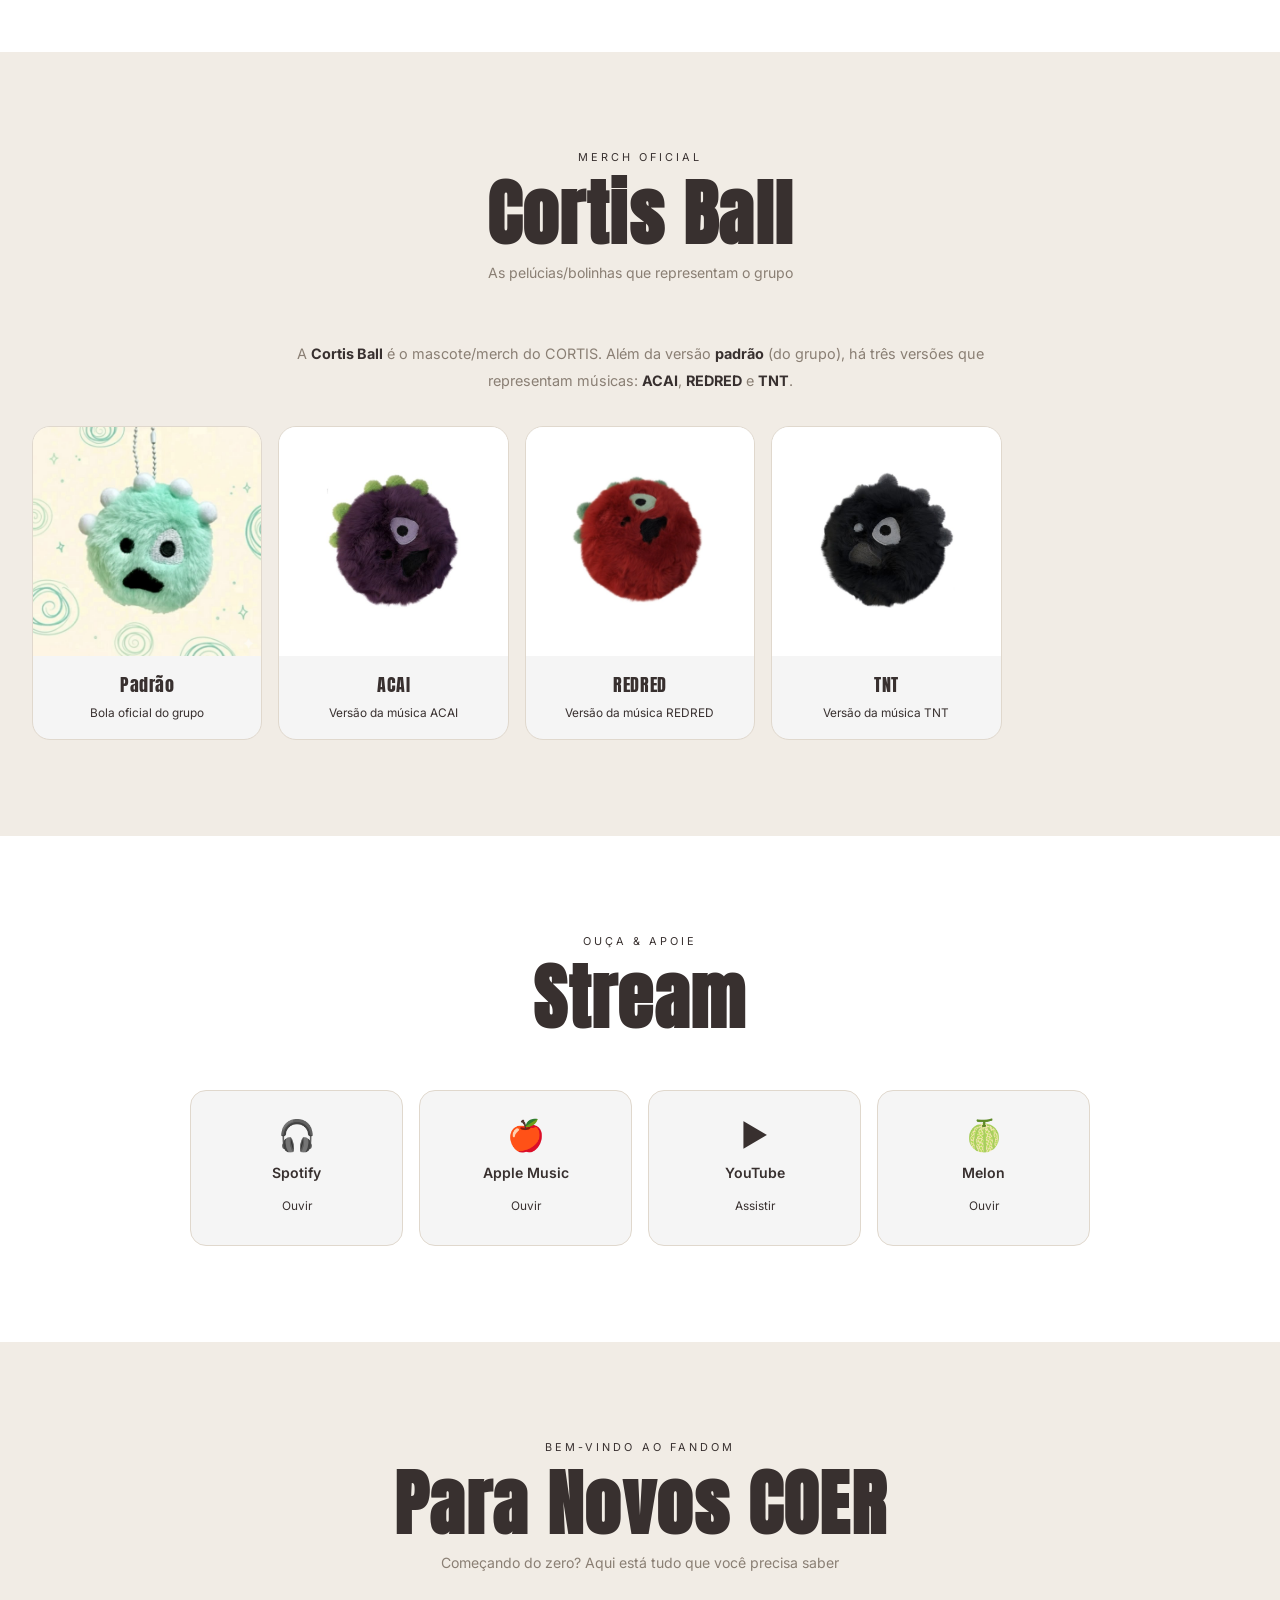
==== commit fcd216dd: "Insere fotos reais e define Creme como tema padrão Imagens (assets/): - Membros: foto real no card e" ====
--- a/index.html
+++ b/index.html
@@ -26,7 +26,7 @@
   <link rel="stylesheet" href="style.css" />
   <script src="script.js" defer></script>
 </head>
-<body class="theme-green-dark">
+<body class="theme-green-light">
 
 <!-- Skip link (acessibilidade) -->
 <a class="skip-link" href="#membros">Pular para o conteúdo</a>
@@ -60,11 +60,11 @@
 
   <div class="nav-controls">
     <div id="themeControls" class="theme-controls" role="group" aria-label="Selecionar tema de cor">
-      <button class="theme-swatch" data-theme="verde-escuro" title="Verde escuro" aria-label="Tema Verde escuro"></button>
-      <button class="theme-swatch" data-theme="verde-claro"  title="Verde claro"  aria-label="Tema Verde claro"></button>
-      <button class="theme-swatch" data-theme="redred"       title="REDRED"       aria-label="Tema REDRED"></button>
-      <button class="theme-swatch" data-theme="acai"         title="ACAI"         aria-label="Tema ACAI"></button>
-      <button class="theme-swatch" data-theme="tnt"          title="TNT"          aria-label="Tema TNT"></button>
+      <button class="theme-swatch" data-theme="verde-claro"  title="Creme (padrão)" aria-label="Tema Creme"></button>
+      <button class="theme-swatch" data-theme="verde-escuro" title="Sage"           aria-label="Tema Sage"></button>
+      <button class="theme-swatch" data-theme="redred"       title="REDRED"         aria-label="Tema REDRED"></button>
+      <button class="theme-swatch" data-theme="acai"         title="ACAI"           aria-label="Tema ACAI"></button>
+      <button class="theme-swatch" data-theme="tnt"          title="TNT"            aria-label="Tema TNT"></button>
     </div>
     <button class="nav-search-btn" id="searchOpenBtn" title="Buscar" aria-label="Abrir busca">🔍</button>
     <button class="nav-toggle" id="navToggle" aria-label="Abrir menu">☰</button>
@@ -74,6 +74,8 @@
 <!-- ══════════ HERO ══════════ -->
 <header id="hero">
   <div class="hero-bg"></div>
+  <img class="hero-photo" src="assets/grupo.jpg" alt="CORTIS — foto do grupo" fetchpriority="high" />
+  <div class="hero-scrim" aria-hidden="true"></div>
   <canvas id="heroCanvas" aria-hidden="true"></canvas>
   <div class="hero-content">
     <img class="hero-logo-img js-logo-symbol" src="assets/cortis-simbolo-38302F.png" alt="" aria-hidden="true" />
@@ -105,7 +107,7 @@
   <div class="section-header">
     <span class="section-label">OT5</span>
     <h2 class="section-title">Os 5 do CORTIS</h2>
-    <p class="section-desc">Clique em qualquer membro para ver o perfil completo</p>
+    <p class="section-desc">No CORTIS <strong>não há posições fixas</strong>: todos participam de tudo — composição, produção, coreografia, vídeos e direção visual —, como uma <em>"young creator crew"</em>. Martin é o líder. Clique em cada um para ver o perfil.</p>
   </div>
   <div class="members-grid" id="membersGrid"><!-- preenchido pelo script.js --></div>
 </section>
@@ -123,8 +125,8 @@
 <!-- ══════════ TRAJETÓRIA / TIMELINE ══════════ -->
 <section id="timeline" class="section">
   <div class="section-header">
-    <span class="section-label">Trajetória</span>
-    <h2 class="section-title">Da carreira individual à formação</h2>
+    <span class="section-label">Linha do Tempo</span>
+    <h2 class="section-title">Trajetória</h2>
     <p class="section-desc">O caminho de cada membro até se tornarem CORTIS</p>
   </div>
   <div class="timeline-container" id="timelineContainer"><!-- preenchido pelo script.js --></div>
@@ -135,7 +137,7 @@
   <div class="section-header">
     <span class="section-label">Sobre a CORTIS</span>
     <h2 class="section-title">O grupo</h2>
-    <p class="section-desc">O significado do nome, a referência ao cortisol e o conceito de "creator crew"</p>
+    <p class="section-desc">O significado do nome e o conceito de "young creator crew"</p>
   </div>
   <div class="historia-container" id="historiaContainer"><!-- preenchido pelo script.js --></div>
 </section>
--- a/style.css
+++ b/style.css
@@ -20,8 +20,21 @@
    --on-accent = cor de texto legível SOBRE o accent (dentro do bloco de tema)
    ============================================================ */
 
-/* Sage vintage (PADRÃO) — página em sage claro, cards em sage escuro + detalhe #352D2E */
-:root, .theme-green-dark {
+/* Creme (PADRÃO — tema inicial) */
+:root, .theme-green-light {
+  --bg:        #F1ECE5;
+  --surface:   #FFFFFF;
+  --text:      #38302F;
+  --text-2:    #8A7F74;
+  --border:    #E0D8CD;
+  --accent:    #38302F;
+  --accent-2:  #7A8E78;   /* sage como realce */
+  --on-accent: #FFFFFF;
+  color-scheme: light;
+}
+
+/* Sage vintage (tema secundário) — página sage claro, cards sage escuro + detalhe #352D2E */
+.theme-green-dark {
   --bg:        #7A8E78;
   --surface:   #6B7F69;
   --text:      #2A331F;   /* texto escuro SOBRE --bg (sage claro) */
@@ -30,19 +43,6 @@
   --accent:    #352D2E;   /* detalhe escuro — botões, badges, divisórias */
   --accent-2:  #F1ECE5;   /* creme — realces / texto sobre superfícies escuras */
   --on-accent: #F1ECE5;   /* texto sobre o accent escuro */
-  color-scheme: light;
-}
-
-/* Creme (tema claro) */
-.theme-green-light {
-  --bg:        #F1ECE5;
-  --surface:   #FFFFFF;
-  --text:      #38302F;
-  --text-2:    #8A7F74;
-  --border:    #E0D8CD;
-  --accent:    #38302F;
-  --accent-2:  #7A8E78;   /* sage como realce */
-  --on-accent: #FFFFFF;
   color-scheme: light;
 }
 
@@ -278,6 +278,19 @@
     radial-gradient(ellipse 45% 40% at 85% 80%, color-mix(in srgb, var(--accent-2) 45%, transparent) 0%, transparent 60%),
     var(--bg);
 }
+/* Foto de grupo como apoio do hero — fica abaixo do canvas e do conteúdo (z-index 0),
+   com opacidade reduzida + scrim no tom do tema para não competir com a legibilidade. */
+.hero-photo {
+  position: absolute; inset: 0; z-index: 0; pointer-events: none;
+  width: 100%; height: 100%; object-fit: cover; object-position: center 28%;
+  opacity: .45;
+}
+.hero-scrim {
+  position: absolute; inset: 0; z-index: 0; pointer-events: none;
+  background:
+    radial-gradient(ellipse 85% 65% at 50% 42%, transparent 0%, color-mix(in srgb, var(--bg) 55%, transparent) 72%),
+    linear-gradient(to bottom, color-mix(in srgb, var(--bg) 45%, transparent) 0%, color-mix(in srgb, var(--bg) 80%, transparent) 100%);
+}
 #heroCanvas { position: absolute; inset: 0; z-index: 1; pointer-events: none; }
 .hero-content { position: relative; z-index: 2; text-align: center; padding: 5rem 1.2rem 2rem; }
 .hero-eyebrow {
@@ -563,7 +576,13 @@
   border-left: 3px solid var(--accent);
   border-radius: 14px; padding: 1.6rem 1.4rem;
 }
-.historia-card:hover { border-color: var(--border-hover); border-left-color: var(--accent); transform: translateY(-3px); }
+.historia-card:hover {
+  transform: translateY(-4px);
+  border-color: var(--border-hover);
+  background: color-mix(in srgb, var(--accent-2) 10%, var(--card));
+  box-shadow: 0 12px 34px color-mix(in srgb, var(--accent) 25%, transparent);
+}
+@media (prefers-reduced-motion: reduce) { .historia-card:hover { transform: none; } }
 .historia-icon { font-size: 1.8rem; margin-bottom: .6rem; }
 .historia-title { font-family: 'Anton', sans-serif; font-size: 1.25rem; letter-spacing: .03em; color: var(--text); margin-bottom: .5rem; }
 .historia-text { font-size: .88rem; color: var(--text-2); line-height: 1.85; }
@@ -692,6 +711,7 @@
   overflow: hidden; padding-bottom: 1.2rem;
 }
 .gemeo-card:hover { border-color: var(--border-hover); }
+.gemeo-pos { font-family: 'Anton', sans-serif; font-size: .72rem; letter-spacing: .14em; text-transform: uppercase; color: var(--accent); text-align: center; margin-bottom: .7rem; }
 .gemeo-photo { width: 100%; aspect-ratio: 1; object-fit: cover; background: var(--surface); margin-bottom: 1rem; }
 .gemeo-name { font-family: 'Anton', sans-serif; font-size: 1.8rem; letter-spacing: .03em; color: var(--text); text-align: center; }
 .gemeo-sub { font-size: .74rem; color: var(--accent); letter-spacing: .08em; text-transform: uppercase; text-align: center; margin-bottom: 1rem; }
@@ -1010,6 +1030,7 @@
 .theme-green-dark .historia-text strong { color: #F1ECE5; }
 
 .theme-green-dark .gemeo-name { color: #F1ECE5; }
+.theme-green-dark .gemeo-pos { color: #F1ECE5; }
 .theme-green-dark .gemeo-sub { color: #E4E0D5; }
 .theme-green-dark .gemeo-trait { color: #E4E0D5; }
 .theme-green-dark .gemeo-trait strong { color: #F1ECE5; }
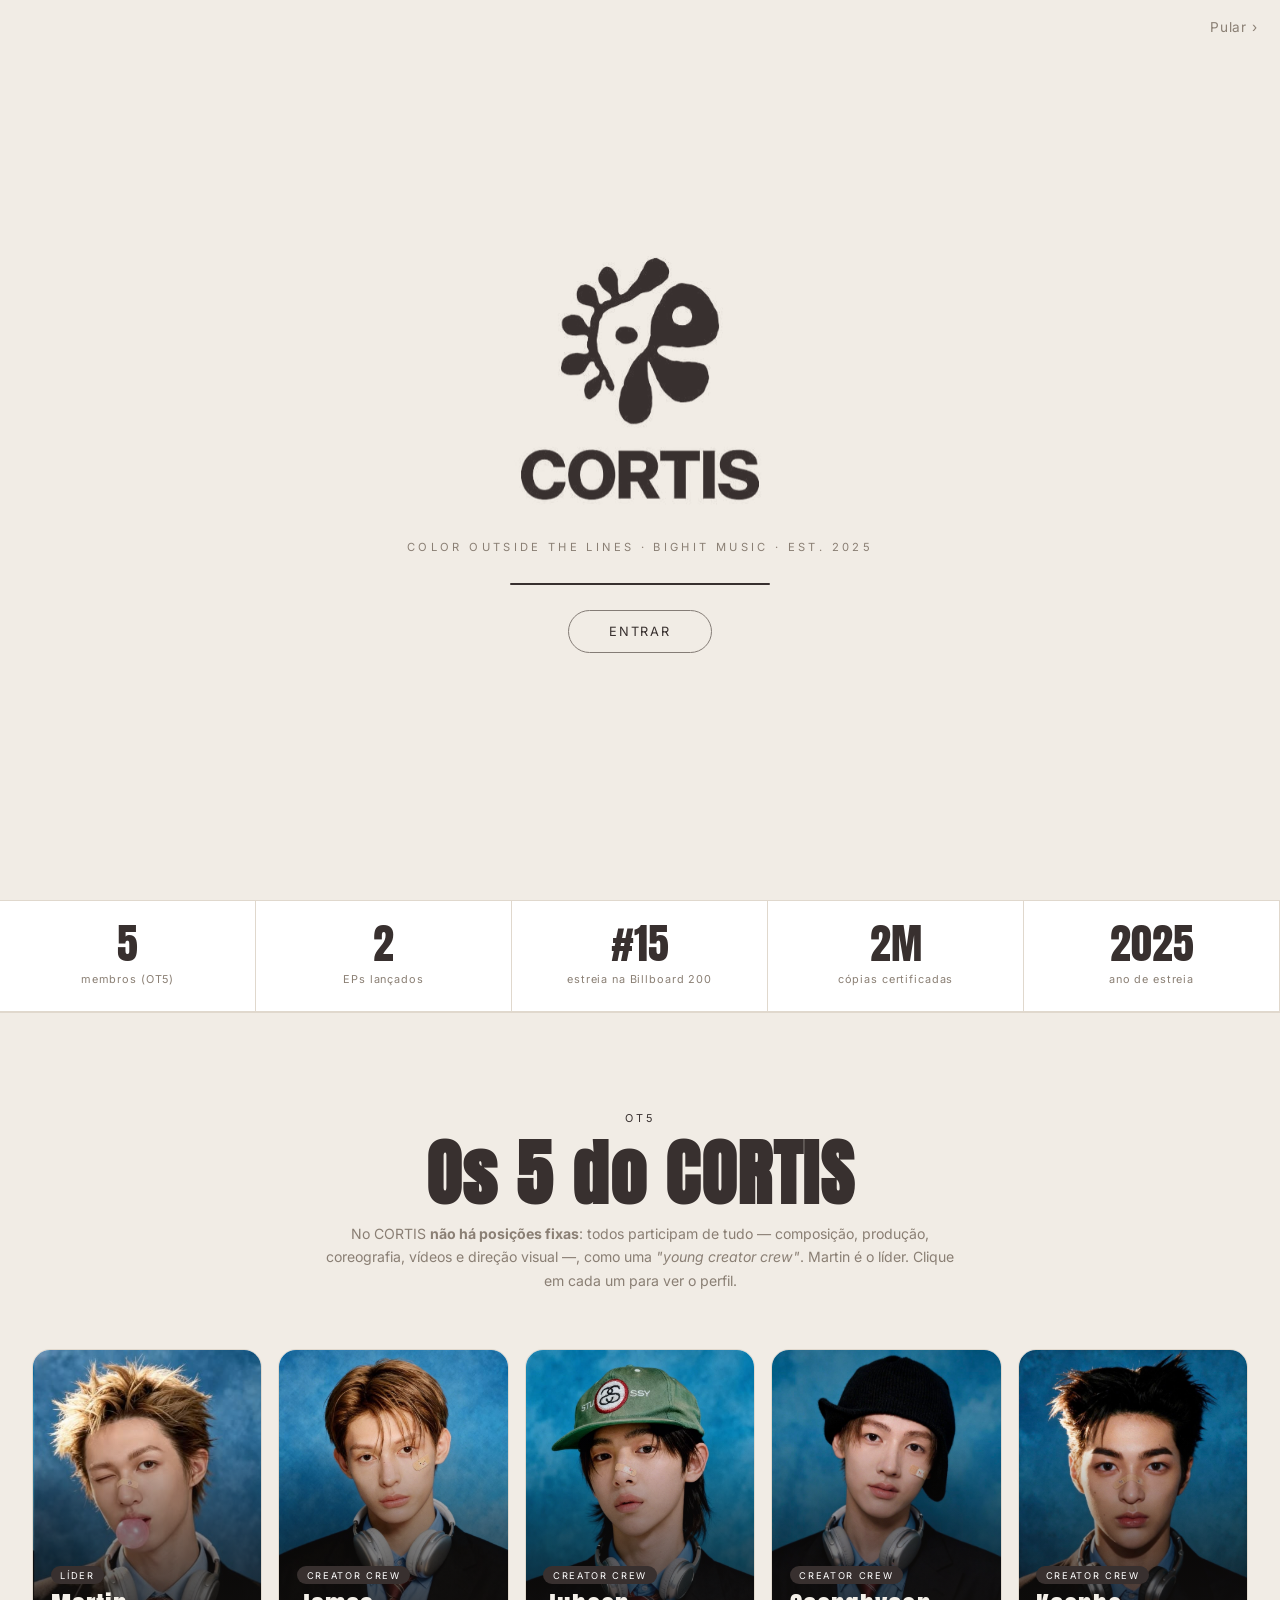
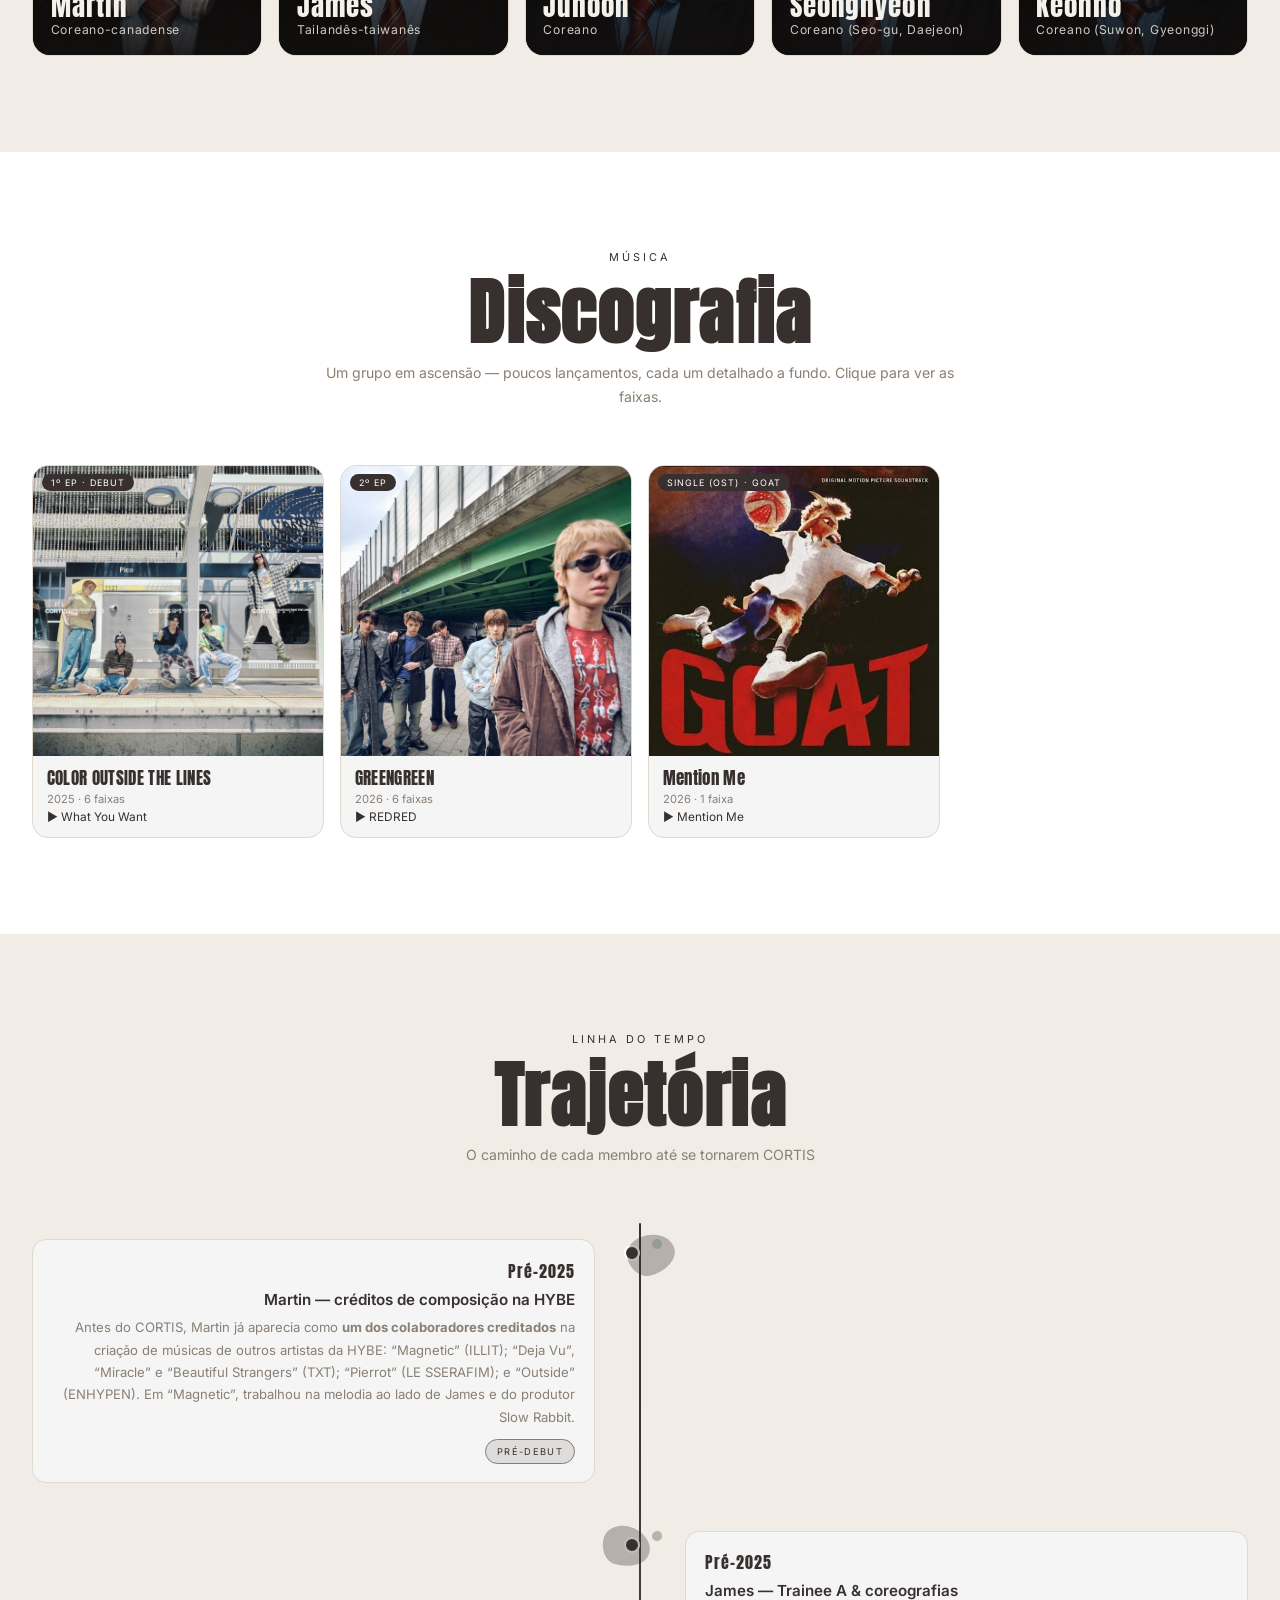
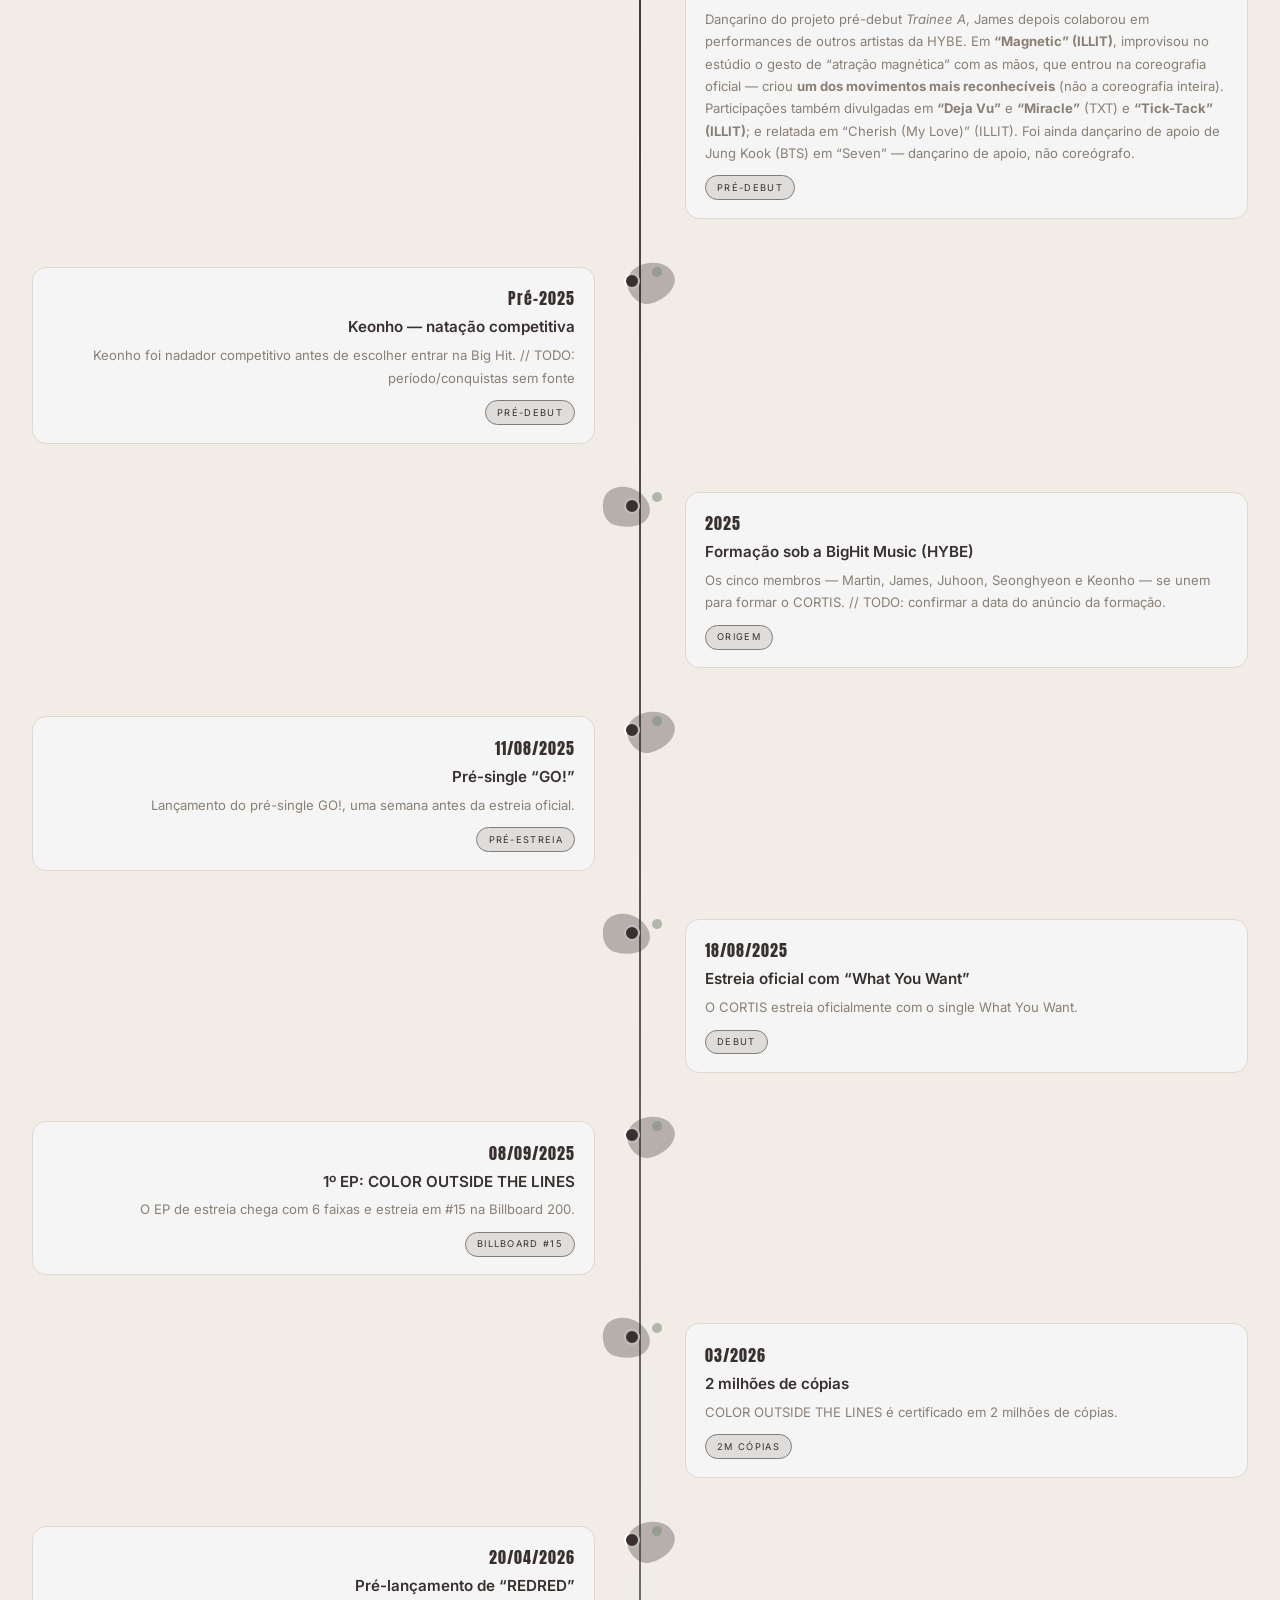
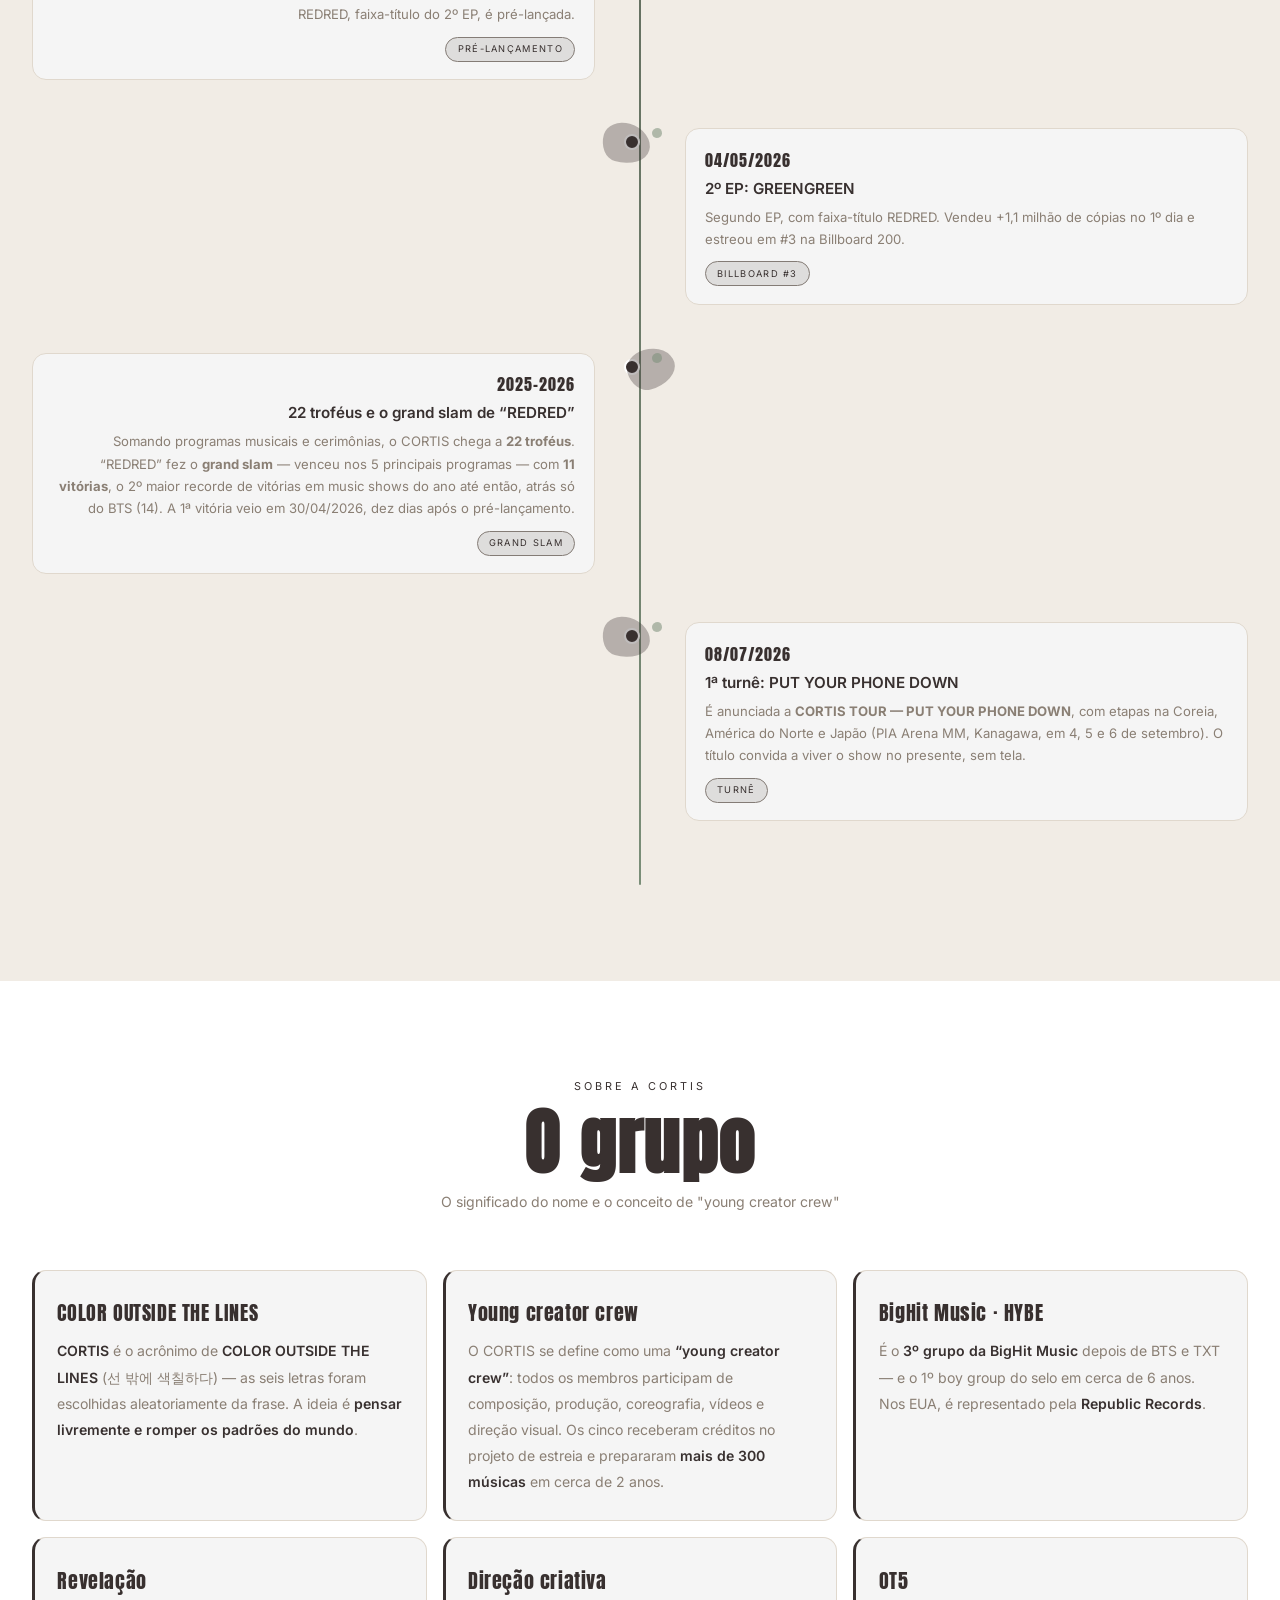
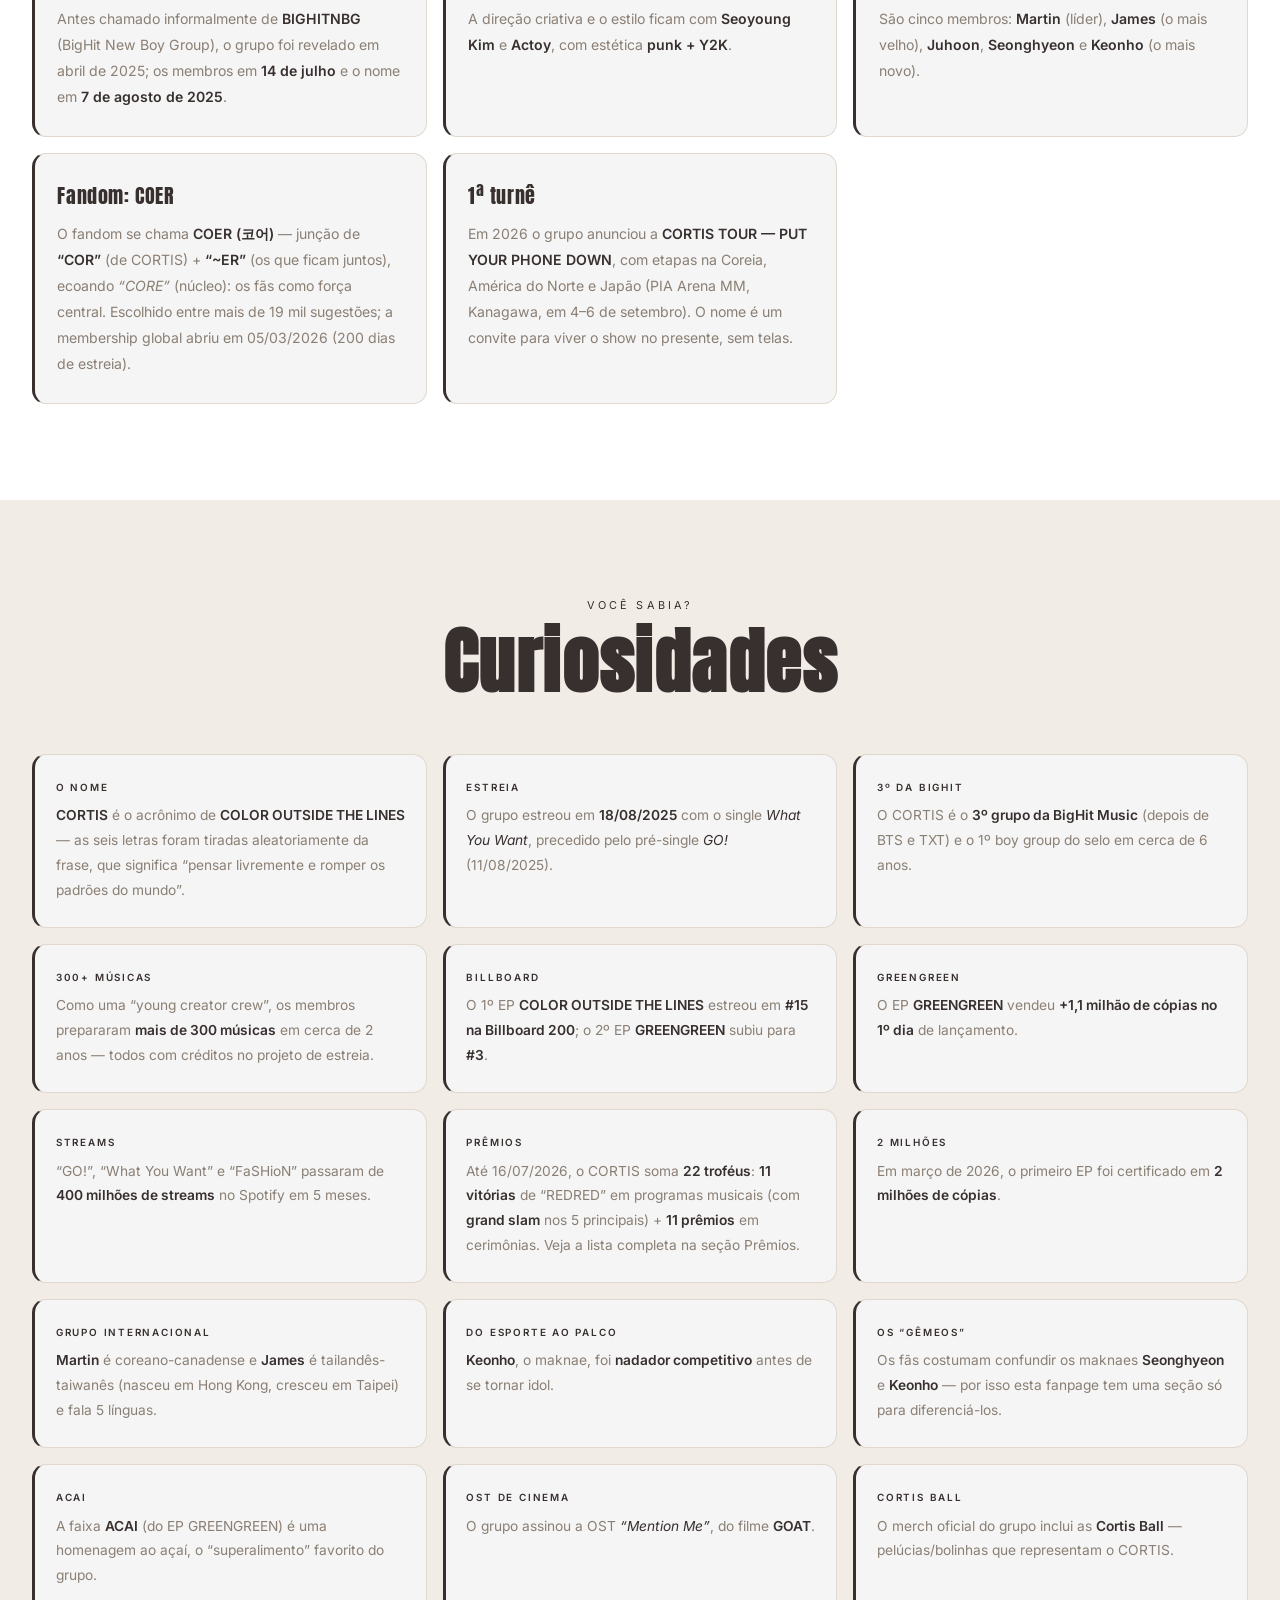
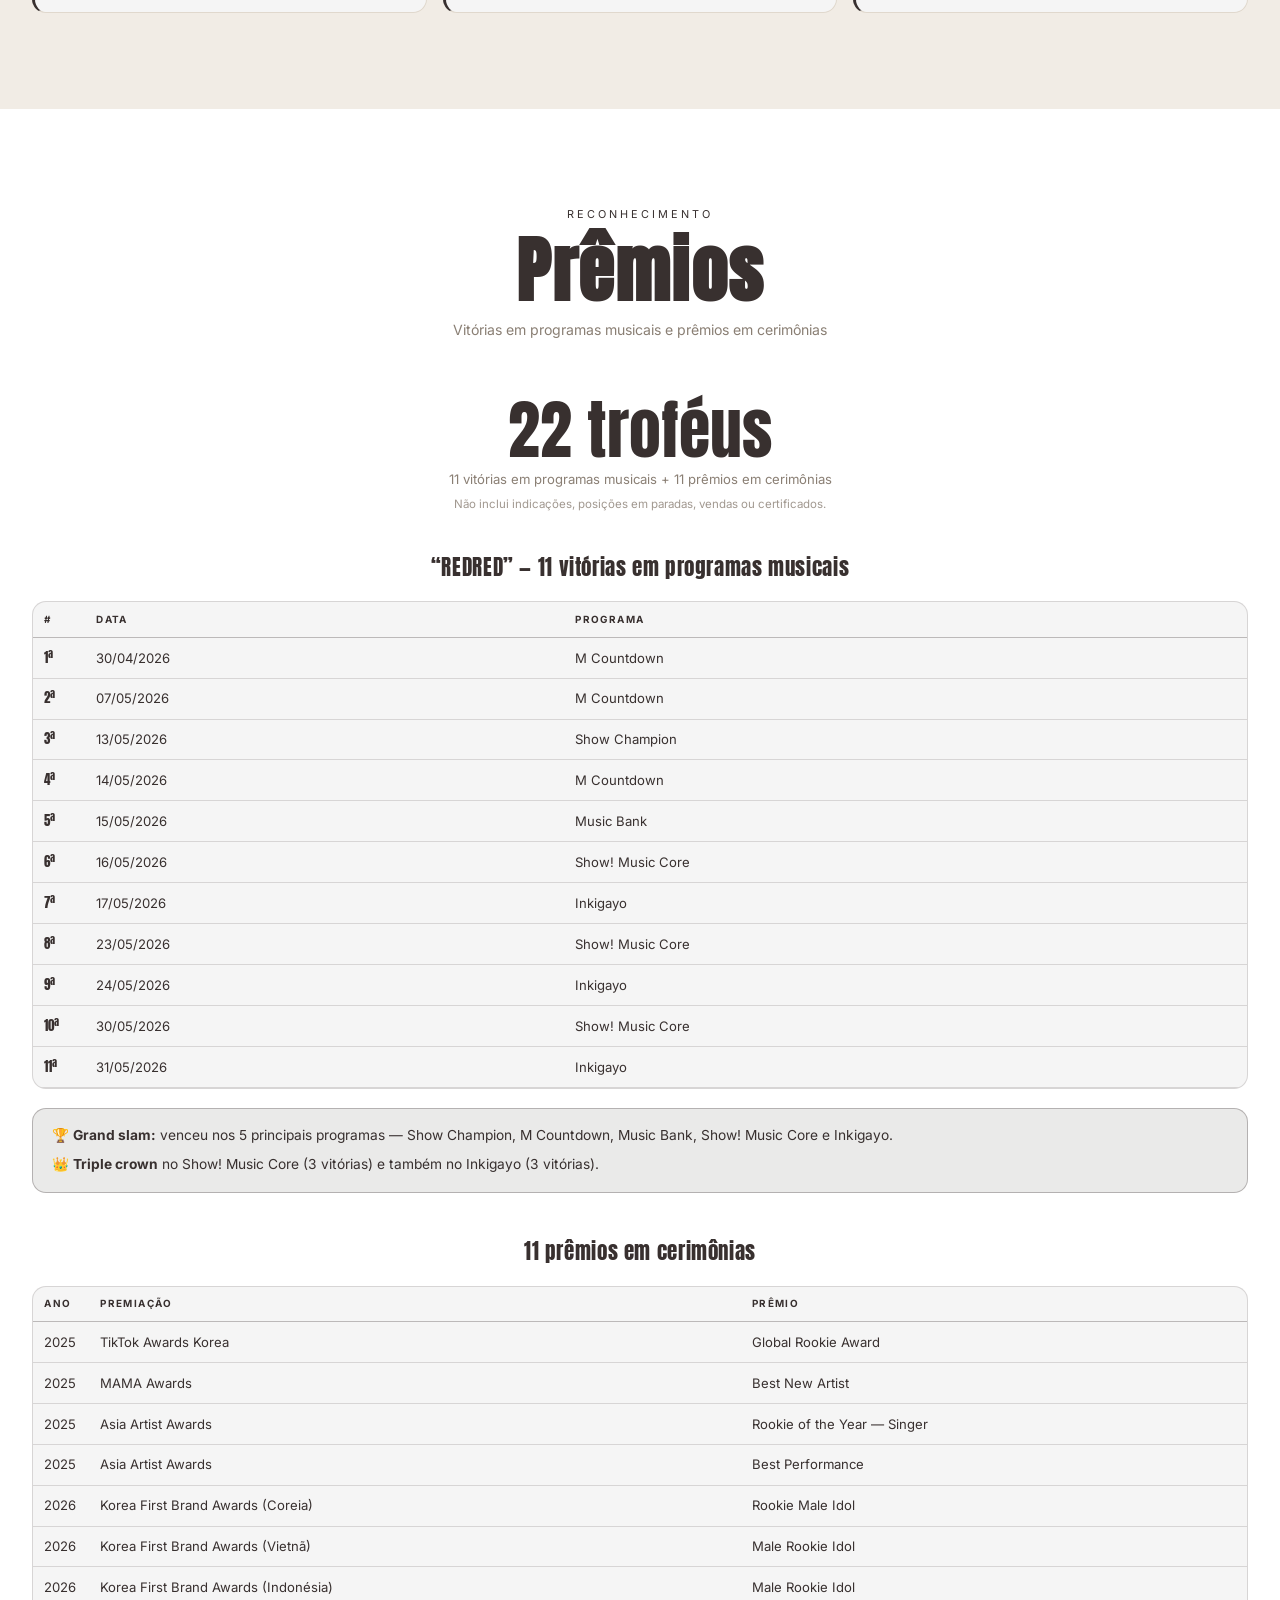
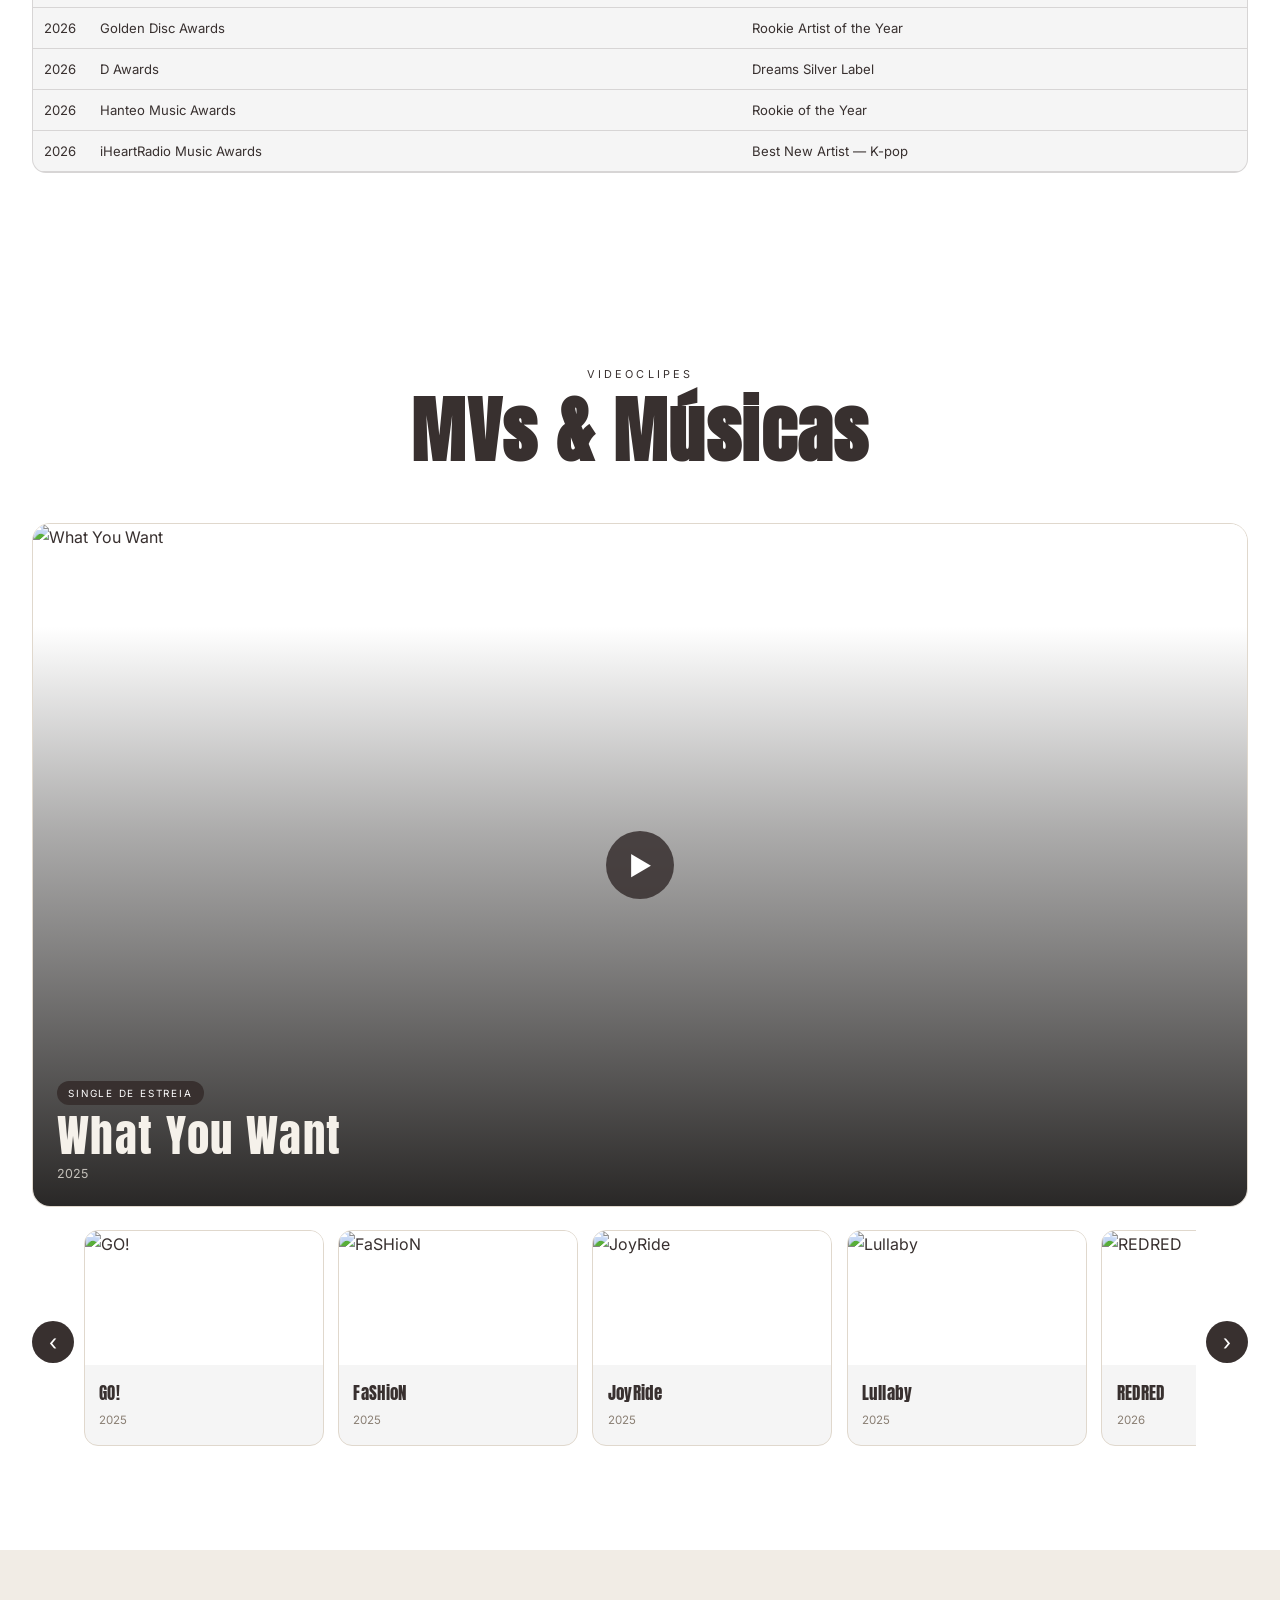
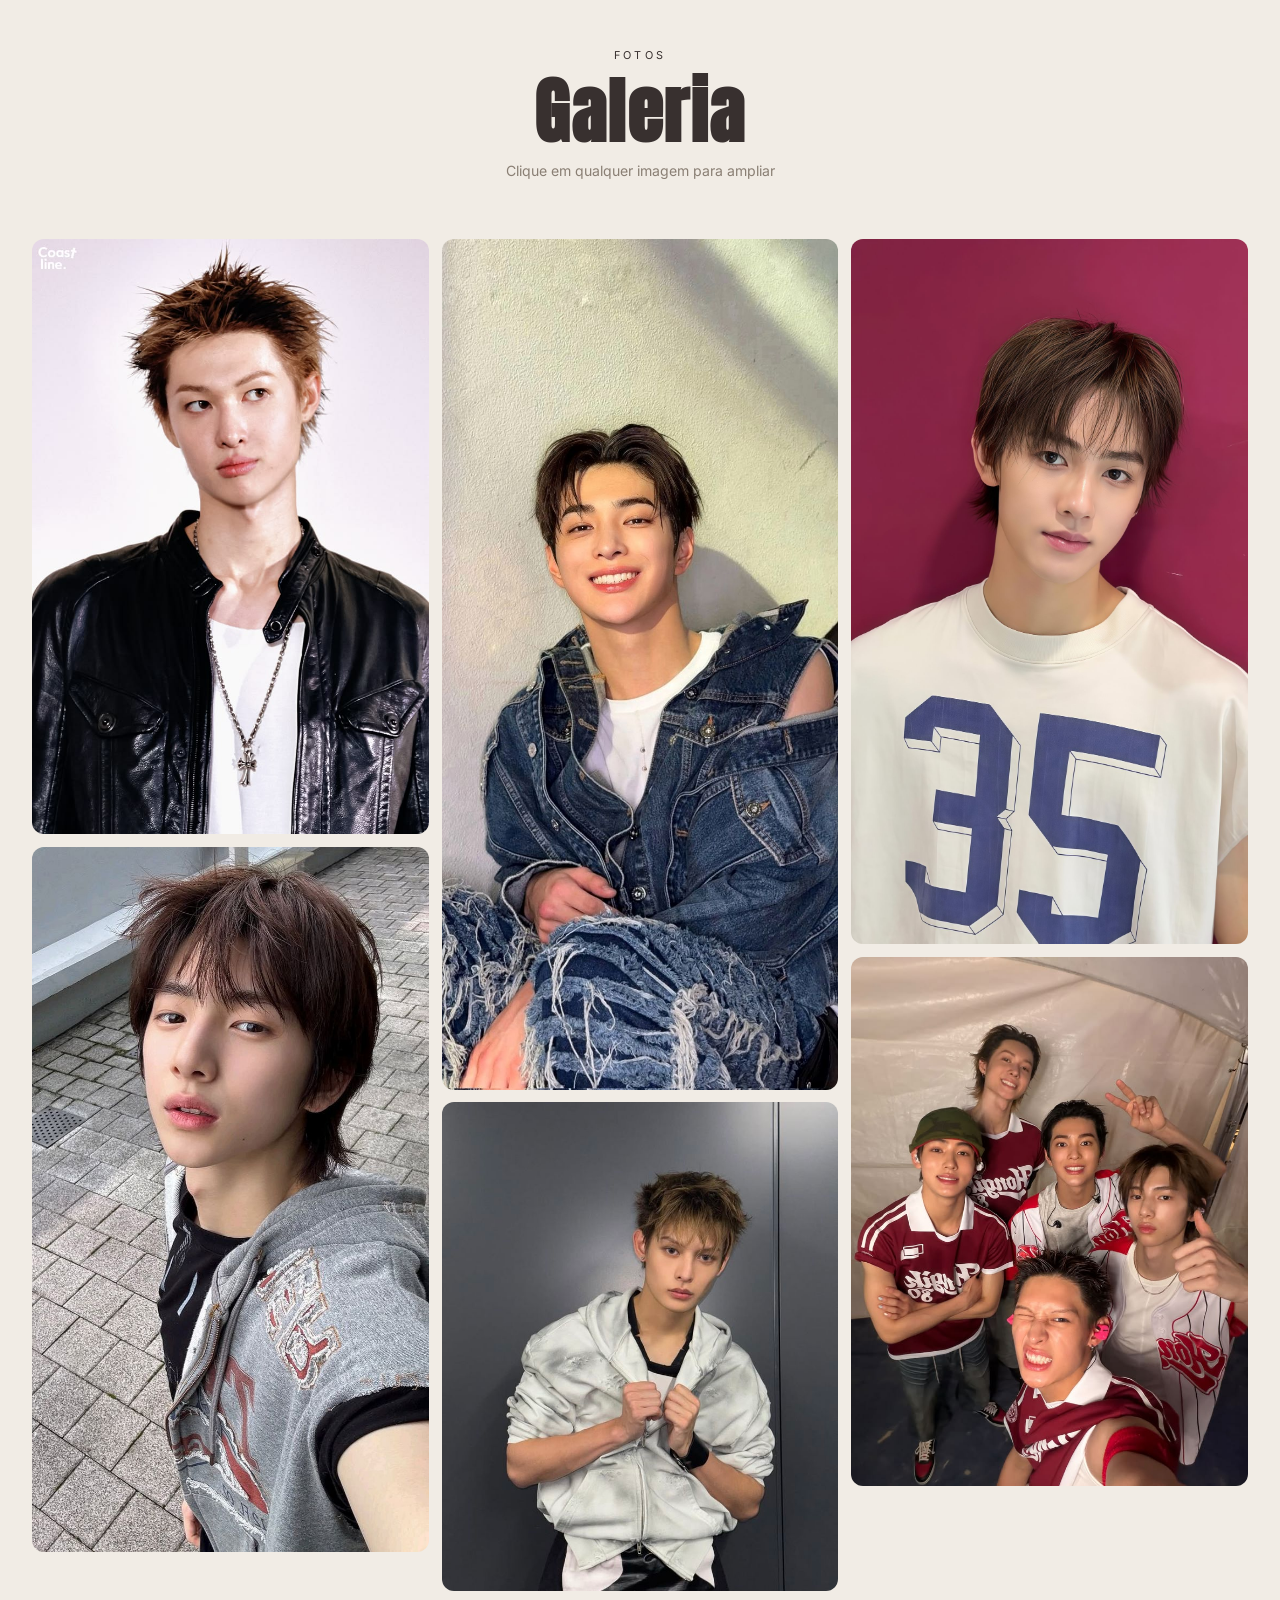
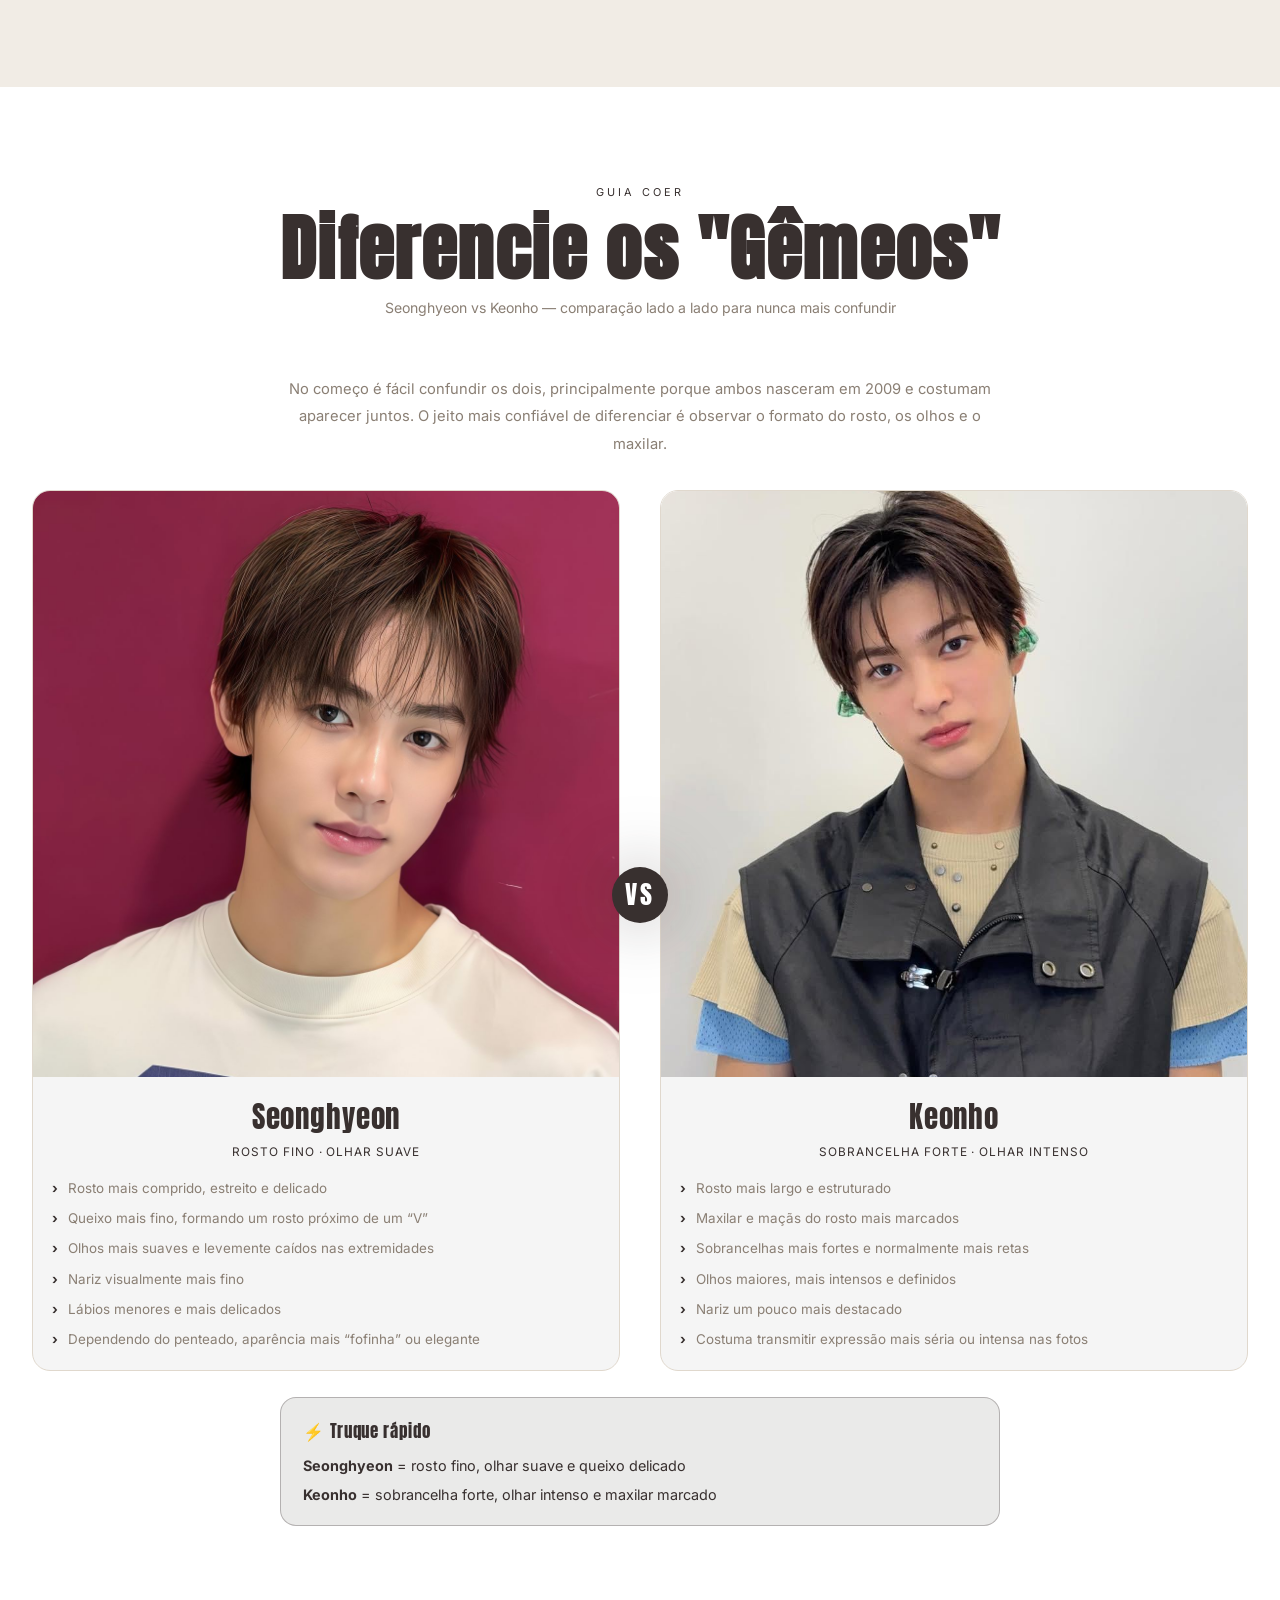
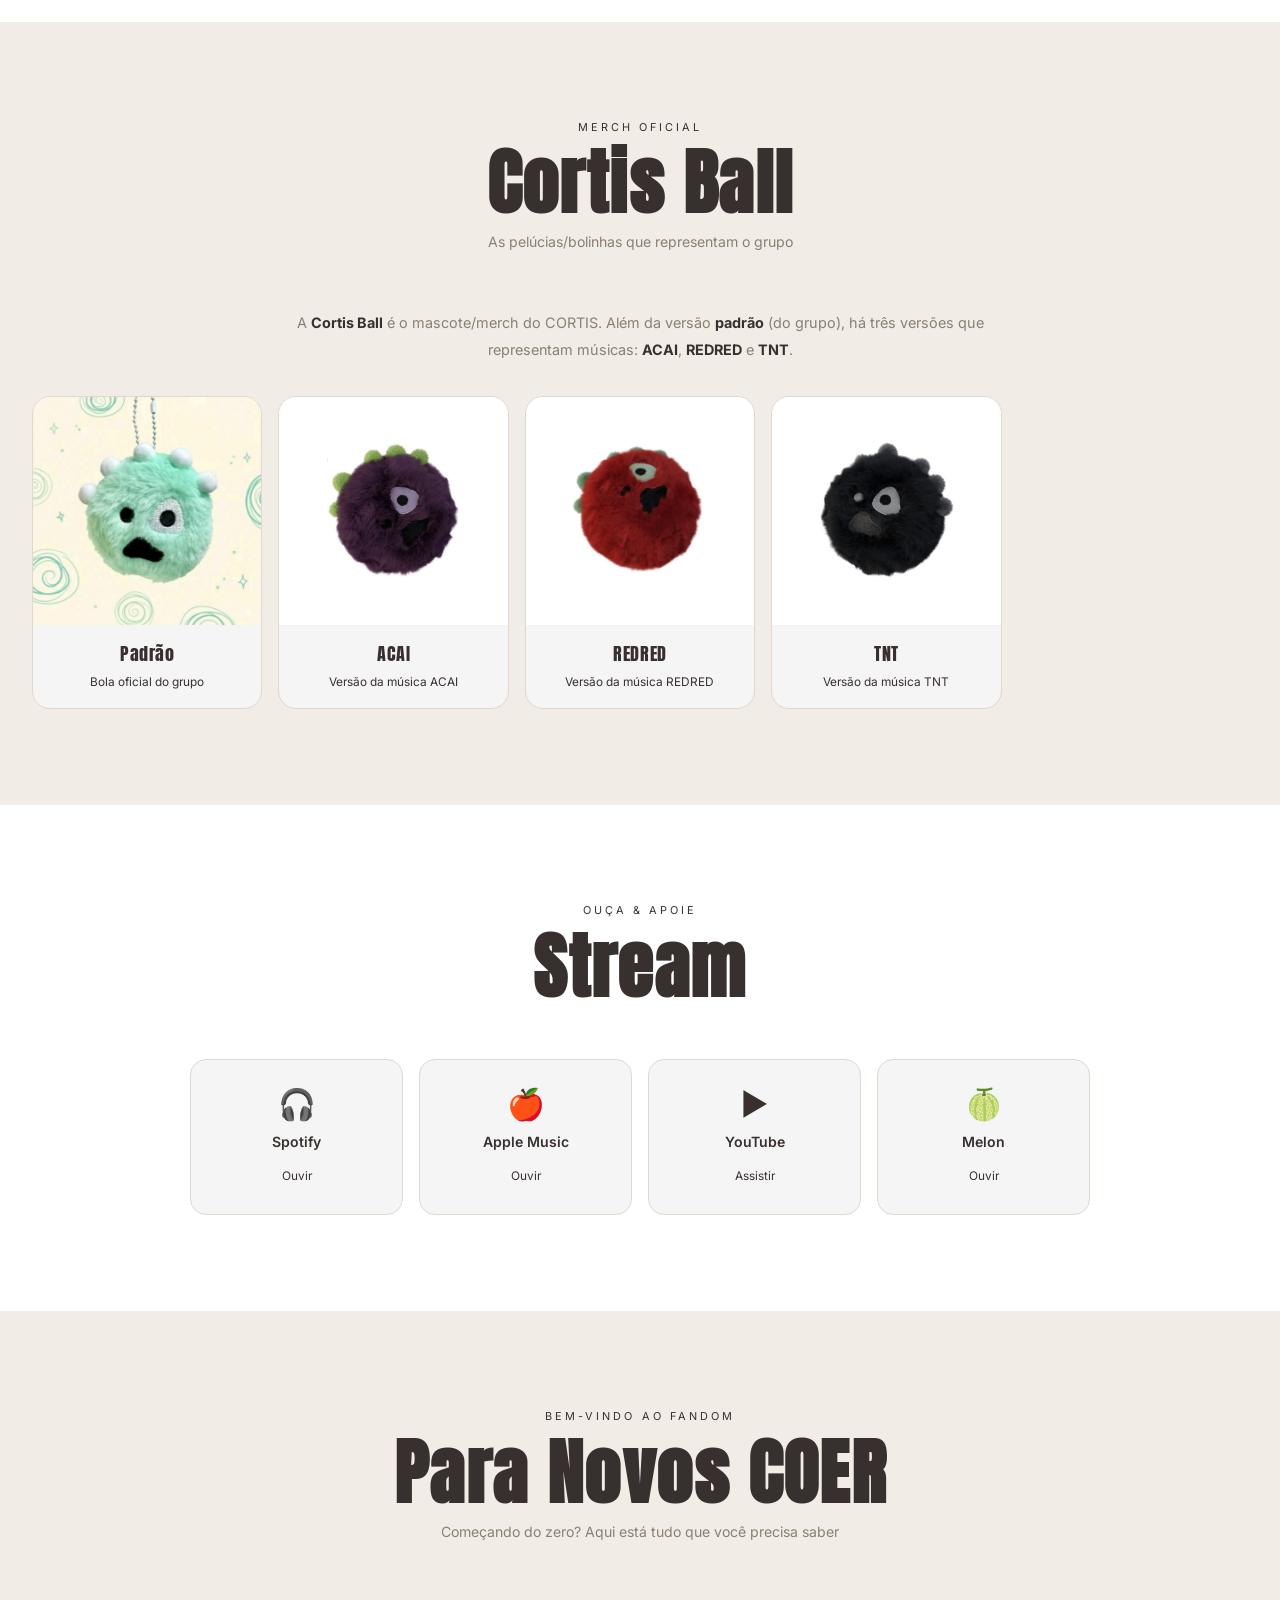
==== commit 74827a84: "Navbar: seletor de temas vira dropdown "Modos" + ajustes na seção Gêmeos - Substitui os 5 swatches s" ====
--- a/index.html
+++ b/index.html
@@ -59,12 +59,30 @@
   </ul>
 
   <div class="nav-controls">
-    <div id="themeControls" class="theme-controls" role="group" aria-label="Selecionar tema de cor">
-      <button class="theme-swatch" data-theme="verde-claro"  title="Creme (padrão)" aria-label="Tema Creme"></button>
-      <button class="theme-swatch" data-theme="verde-escuro" title="Sage"           aria-label="Tema Sage"></button>
-      <button class="theme-swatch" data-theme="redred"       title="REDRED"         aria-label="Tema REDRED"></button>
-      <button class="theme-swatch" data-theme="acai"         title="ACAI"           aria-label="Tema ACAI"></button>
-      <button class="theme-swatch" data-theme="tnt"          title="TNT"            aria-label="Tema TNT"></button>
+    <div id="themeMenu" class="theme-menu">
+      <button id="themeMenuBtn" class="theme-menu-btn" type="button"
+              aria-haspopup="menu" aria-expanded="false" aria-controls="themeMenuList"
+              title="Escolher modo (tema de cor)">
+        <span class="theme-menu-label">Modos</span>
+        <span class="theme-menu-chevron" aria-hidden="true">▾</span>
+      </button>
+      <div id="themeMenuList" class="theme-menu-list" role="menu" aria-label="Selecionar modo de cor">
+        <button class="theme-option" role="menuitemradio" aria-checked="false" data-theme="verde-claro"  type="button">
+          <span class="theme-dot" aria-hidden="true"></span><span class="theme-option-name">Claro</span><span class="theme-option-check" aria-hidden="true">✓</span>
+        </button>
+        <button class="theme-option" role="menuitemradio" aria-checked="false" data-theme="verde-escuro" type="button">
+          <span class="theme-dot" aria-hidden="true"></span><span class="theme-option-name">Escuro</span><span class="theme-option-check" aria-hidden="true">✓</span>
+        </button>
+        <button class="theme-option" role="menuitemradio" aria-checked="false" data-theme="redred"       type="button">
+          <span class="theme-dot" aria-hidden="true"></span><span class="theme-option-name">REDRED</span><span class="theme-option-check" aria-hidden="true">✓</span>
+        </button>
+        <button class="theme-option" role="menuitemradio" aria-checked="false" data-theme="acai"         type="button">
+          <span class="theme-dot" aria-hidden="true"></span><span class="theme-option-name">ACAI</span><span class="theme-option-check" aria-hidden="true">✓</span>
+        </button>
+        <button class="theme-option" role="menuitemradio" aria-checked="false" data-theme="tnt"          type="button">
+          <span class="theme-dot" aria-hidden="true"></span><span class="theme-option-name">TNT</span><span class="theme-option-check" aria-hidden="true">✓</span>
+        </button>
+      </div>
     </div>
     <button class="nav-search-btn" id="searchOpenBtn" title="Buscar" aria-label="Abrir busca">🔍</button>
     <button class="nav-toggle" id="navToggle" aria-label="Abrir menu">☰</button>
--- a/style.css
+++ b/style.css
@@ -237,21 +237,62 @@
 .nav-links { display: none; }
 .nav-controls { display: flex; align-items: center; gap: .5rem; }
 
-/* swatches de tema — cores fixas (é um seletor de temas, precisa mostrar cada cor) */
-.theme-controls { display: flex; align-items: center; gap: .35rem; }
-.theme-swatch {
-  width: 18px; height: 18px; border-radius: 50%;
-  border: 2px solid color-mix(in srgb, var(--text) 30%, transparent);
-  transition: transform .2s, border-color .2s;
-  padding: 0;
-}
-.theme-swatch:hover { transform: scale(1.18); }
-.theme-swatch.active { border-color: var(--text); transform: scale(1.15); }
-.theme-swatch[data-theme="verde-escuro"] { background: linear-gradient(135deg, #0F241C, #A7EAE1); }
-.theme-swatch[data-theme="verde-claro"]  { background: linear-gradient(135deg, #EAF6F3, #2A5650); }
-.theme-swatch[data-theme="redred"]       { background: linear-gradient(135deg, #1A0708, #930C11); }
-.theme-swatch[data-theme="acai"]         { background: linear-gradient(135deg, #1C1220, #7DA641); }
-.theme-swatch[data-theme="tnt"]          { background: linear-gradient(135deg, #15191A, #930C11); }
+/* seletor de modo (dropdown "Modos") — substitui os antigos swatches soltos */
+.theme-menu { position: relative; }
+.theme-menu-btn {
+  display: flex; align-items: center; gap: .4rem;
+  height: 36px; padding: 0 .8rem;
+  border: 1px solid var(--border-hover); border-radius: 999px;
+  background: var(--glass);
+  color: var(--text); font-size: .82rem; line-height: 1;
+  transition: border-color .3s, color .3s, background-color .3s;
+}
+.theme-menu-btn:hover,
+.theme-menu-btn[aria-expanded="true"] { border-color: var(--accent); color: var(--accent); }
+.theme-menu-label { letter-spacing: .02em; }
+.theme-menu-chevron { font-size: .7rem; transition: transform .25s ease; }
+.theme-menu-btn[aria-expanded="true"] .theme-menu-chevron { transform: rotate(180deg); }
+
+.theme-menu-list {
+  display: none;
+  position: absolute; top: calc(100% + .5rem); right: 0;
+  min-width: 168px;
+  background: var(--surface); border: 1px solid var(--border);
+  border-radius: 12px; padding: .35rem;
+  box-shadow: 0 10px 30px color-mix(in srgb, var(--text) 18%, transparent);
+  z-index: 50;
+}
+.theme-menu-list.open { display: block; animation: themeMenuIn .15s ease; }
+@keyframes themeMenuIn { from { opacity: 0; transform: translateY(-6px); } to { opacity: 1; transform: none; } }
+
+.theme-option {
+  display: flex; align-items: center; gap: .6rem; width: 100%;
+  padding: .5rem .6rem; border-radius: 8px;
+  color: var(--text); font-size: .88rem; text-align: left;
+  transition: background-color .15s;
+}
+.theme-option:hover,
+.theme-option:focus-visible { background: var(--glass); }
+.theme-option.active { background: color-mix(in srgb, var(--accent) 12%, transparent); }
+.theme-option-name { flex: 1; }
+.theme-option-check { color: var(--accent); font-size: .85rem; opacity: 0; }
+.theme-option.active .theme-option-check { opacity: 1; }
+
+/* bolinhas de cor — fixas por tema (representam a cor de cada modo, independente do tema ativo) */
+.theme-dot {
+  width: 14px; height: 14px; border-radius: 50%; flex: 0 0 auto;
+  border: 1px solid color-mix(in srgb, var(--text) 22%, transparent);
+}
+.theme-option[data-theme="verde-claro"]  .theme-dot { background: #F1ECE5; border-color: #38302F; }
+.theme-option[data-theme="verde-escuro"] .theme-dot { background: #7A8E78; }
+.theme-option[data-theme="redred"]       .theme-dot { background: #930C11; }
+.theme-option[data-theme="acai"]         .theme-dot { background: #3A2135; } /* roxo do açaí (visual do swatch, não o accent do tema) */
+.theme-option[data-theme="tnt"]          .theme-dot { background: #4A5052; }
+
+@media (prefers-reduced-motion: reduce) {
+  .theme-menu-list.open { animation: none; }
+  .theme-menu-chevron { transition: none; }
+}
 
 .nav-search-btn, .nav-toggle {
   width: 36px; height: 36px; border-radius: 50%;
@@ -713,6 +754,17 @@
 .gemeo-card:hover { border-color: var(--border-hover); }
 .gemeo-pos { font-family: 'Anton', sans-serif; font-size: .72rem; letter-spacing: .14em; text-transform: uppercase; color: var(--accent); text-align: center; margin-bottom: .7rem; }
 .gemeo-photo { width: 100%; aspect-ratio: 1; object-fit: cover; background: var(--surface); margin-bottom: 1rem; }
+/* Moldura quadrada que recorta a foto: permite dar zoom (scale) na imagem sem vazar para fora do quadro nem sobre o rótulo/nome do card */
+.gemeo-photo-frame { width: 100%; aspect-ratio: 1; overflow: hidden; background: var(--surface); margin-bottom: 1rem; }
+.gemeo-photo-frame > .gemeo-photo { height: 100%; aspect-ratio: auto; margin-bottom: 0; display: block; }
+/* Centraliza o rosto do Seonghyeon dentro do quadro (só esta foto).
+   A foto é um retrato alto (rosto no terço superior); center 22% desce o enquadramento
+   para o rosto ficar centralizado e alinhado com o do Keonho na comparação. */
+.gemeo-photo--seonghyeon { object-position: center 22%; }
+/* Aproxima (zoom) o rosto do Keonho para ficar de tamanho comparável ao do Seonghyeon; recortado pela moldura acima.
+   object-position center 45% baixa levemente o recorte para centralizar o rosto e alinhar a linha
+   dos olhos com a da foto do Seonghyeon na comparação, mantendo respiro acima do cabelo e o queixo visível. */
+.gemeo-photo--keonho { transform: scale(1.2); object-position: center 45%; }
 .gemeo-name { font-family: 'Anton', sans-serif; font-size: 1.8rem; letter-spacing: .03em; color: var(--text); text-align: center; }
 .gemeo-sub { font-size: .74rem; color: var(--accent); letter-spacing: .08em; text-transform: uppercase; text-align: center; margin-bottom: 1rem; }
 .gemeo-traits { display: flex; flex-direction: column; gap: .55rem; padding: 0 1.2rem; }
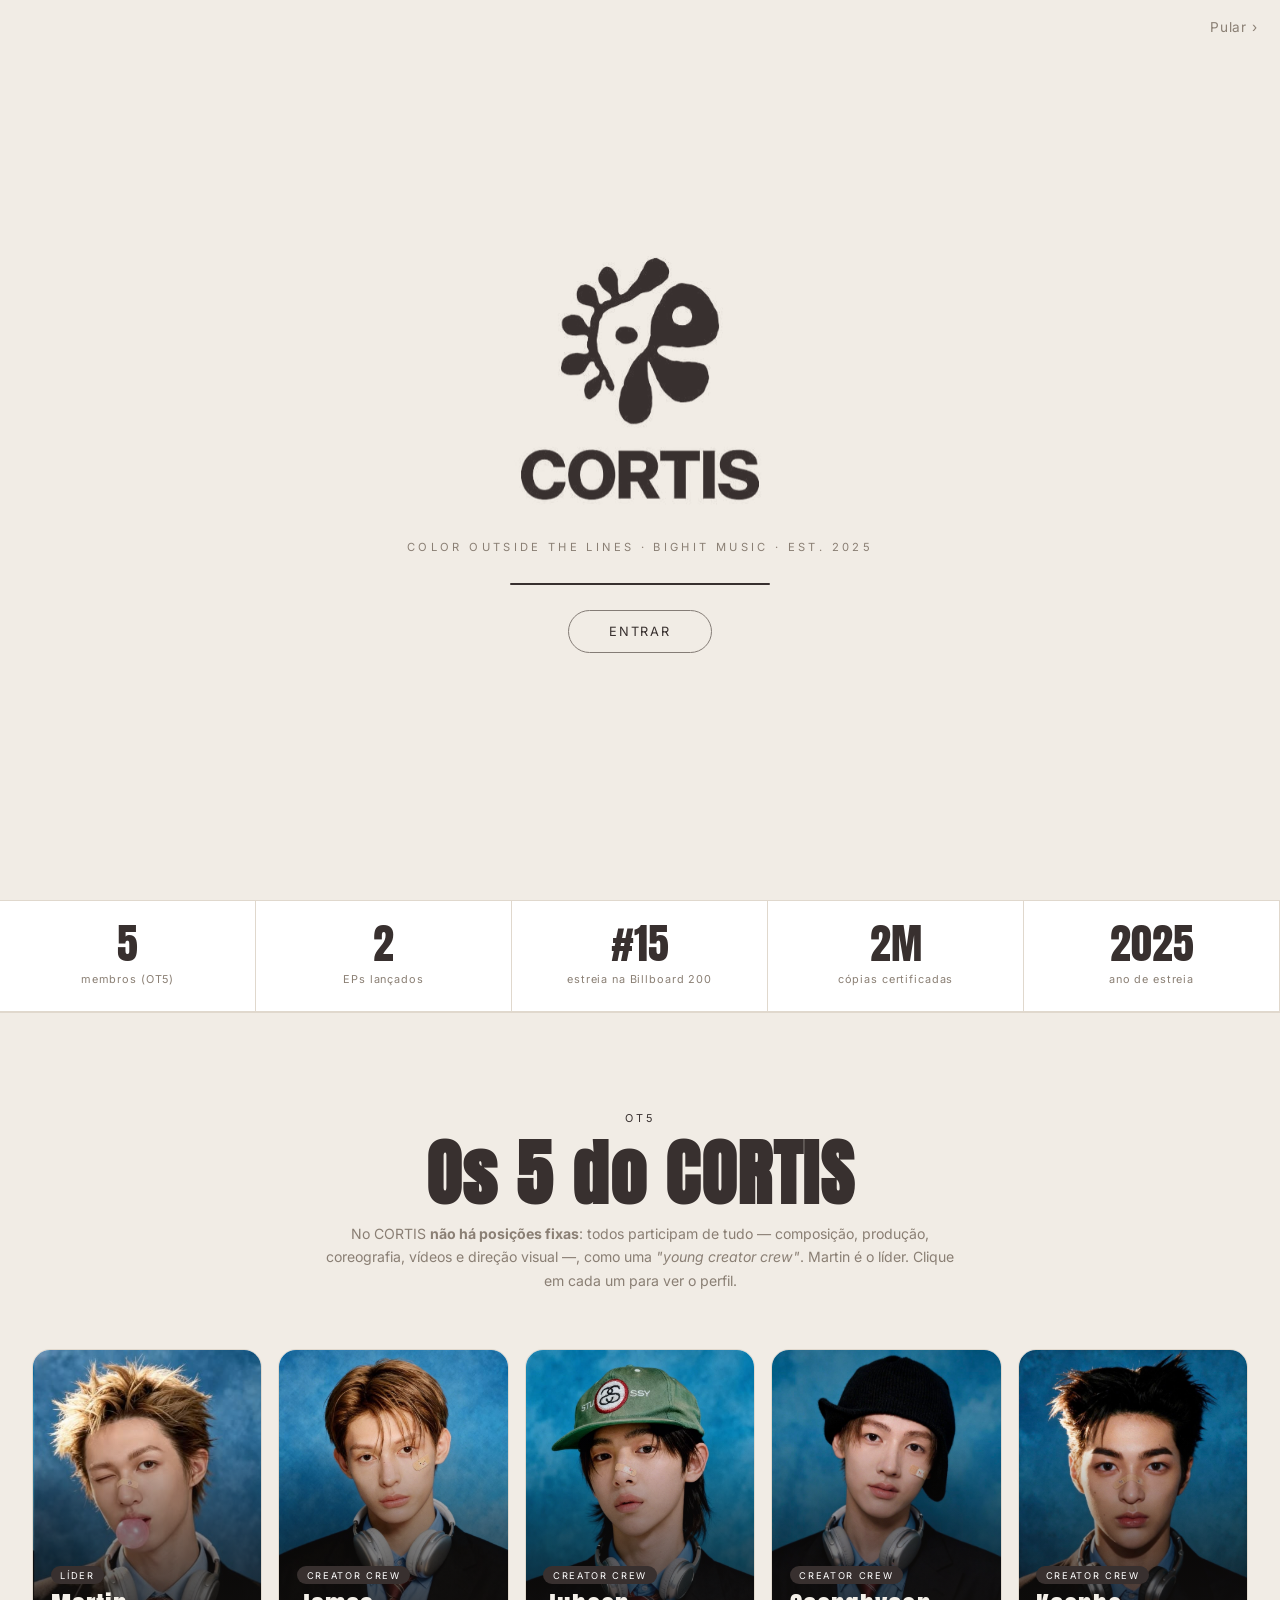
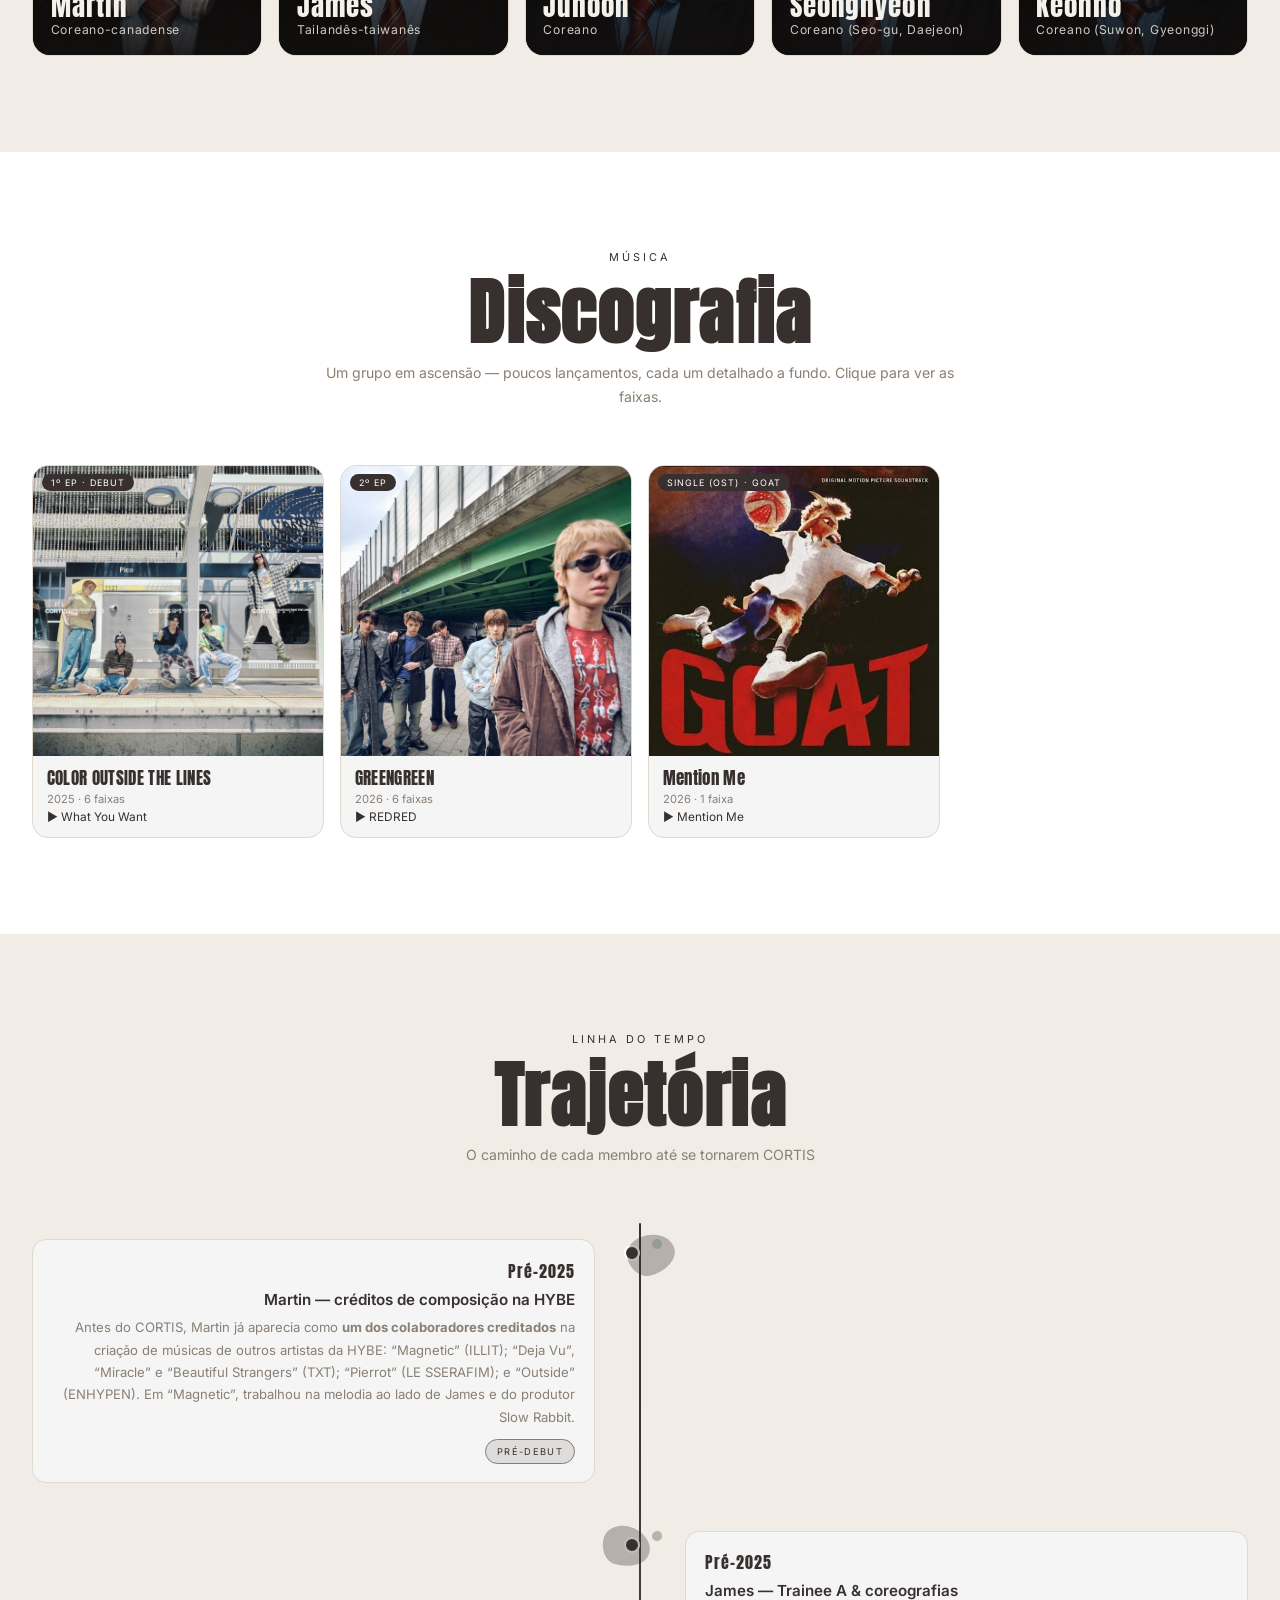
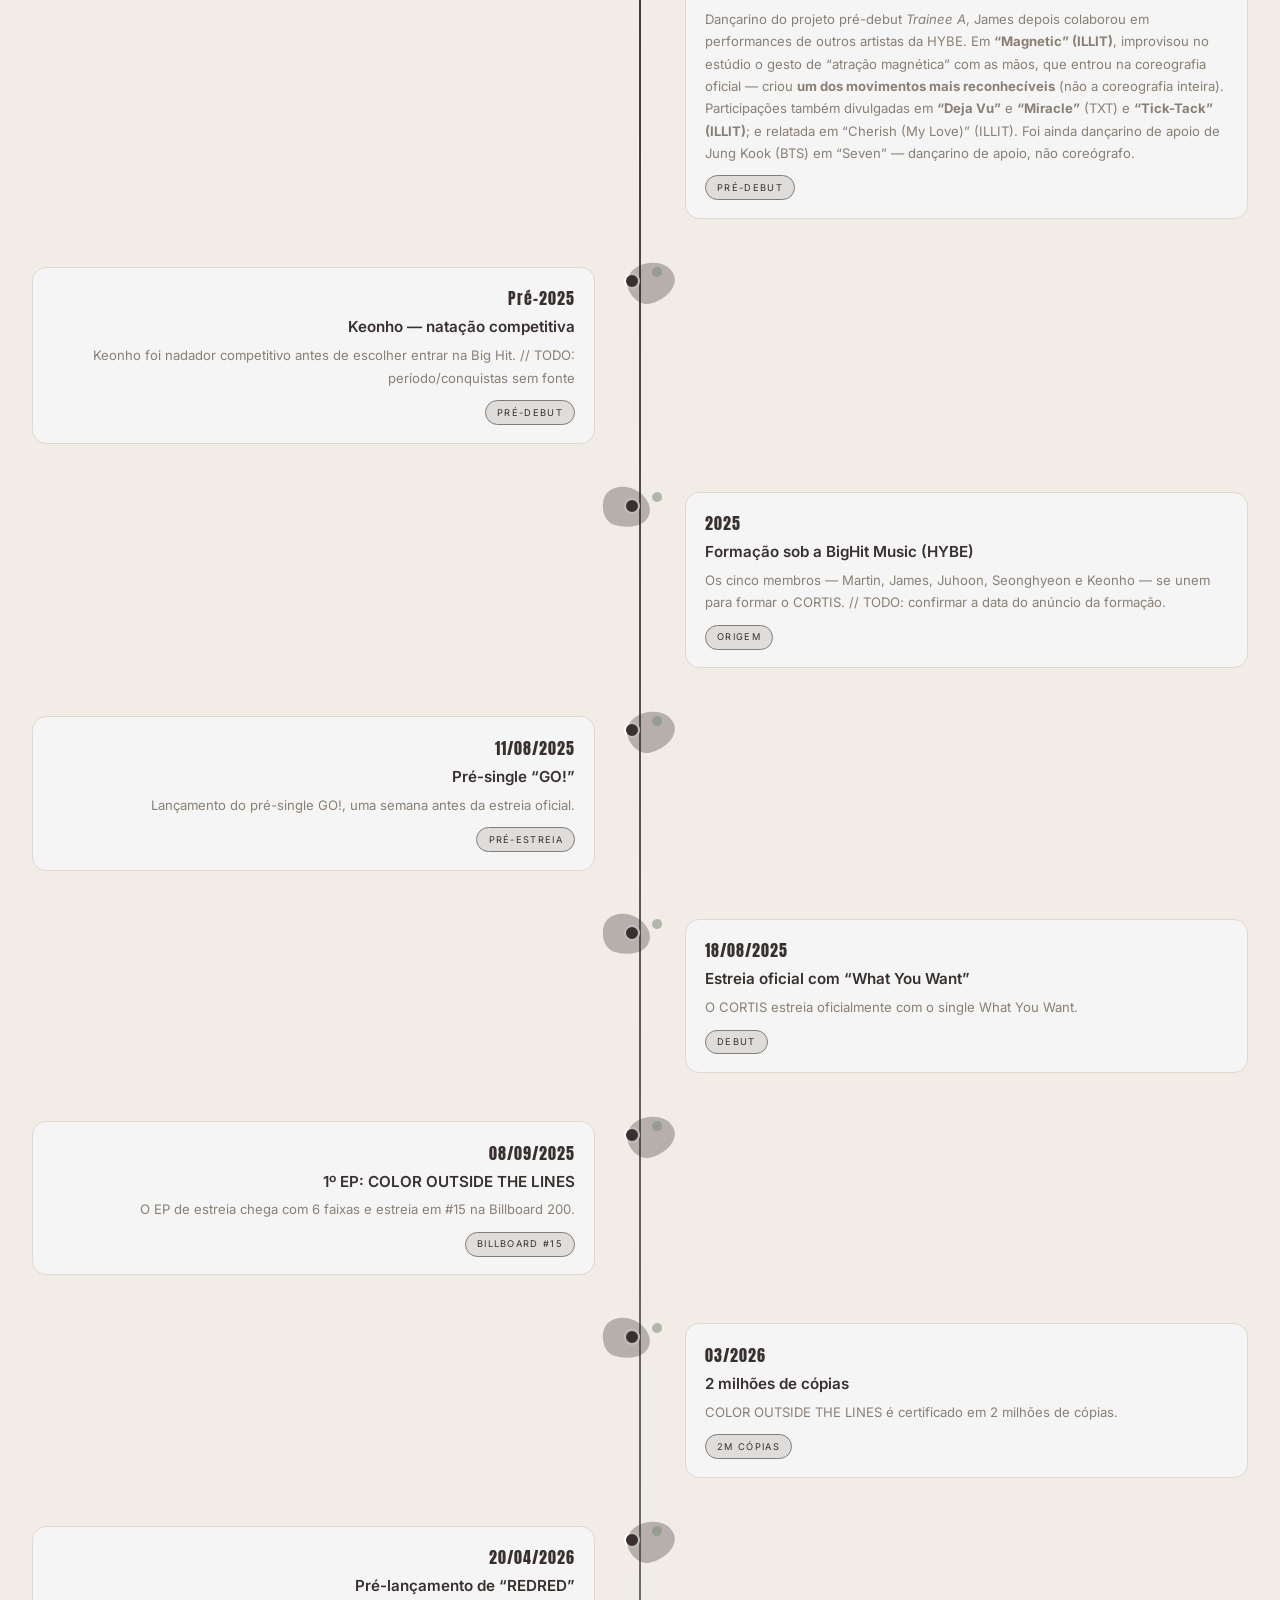
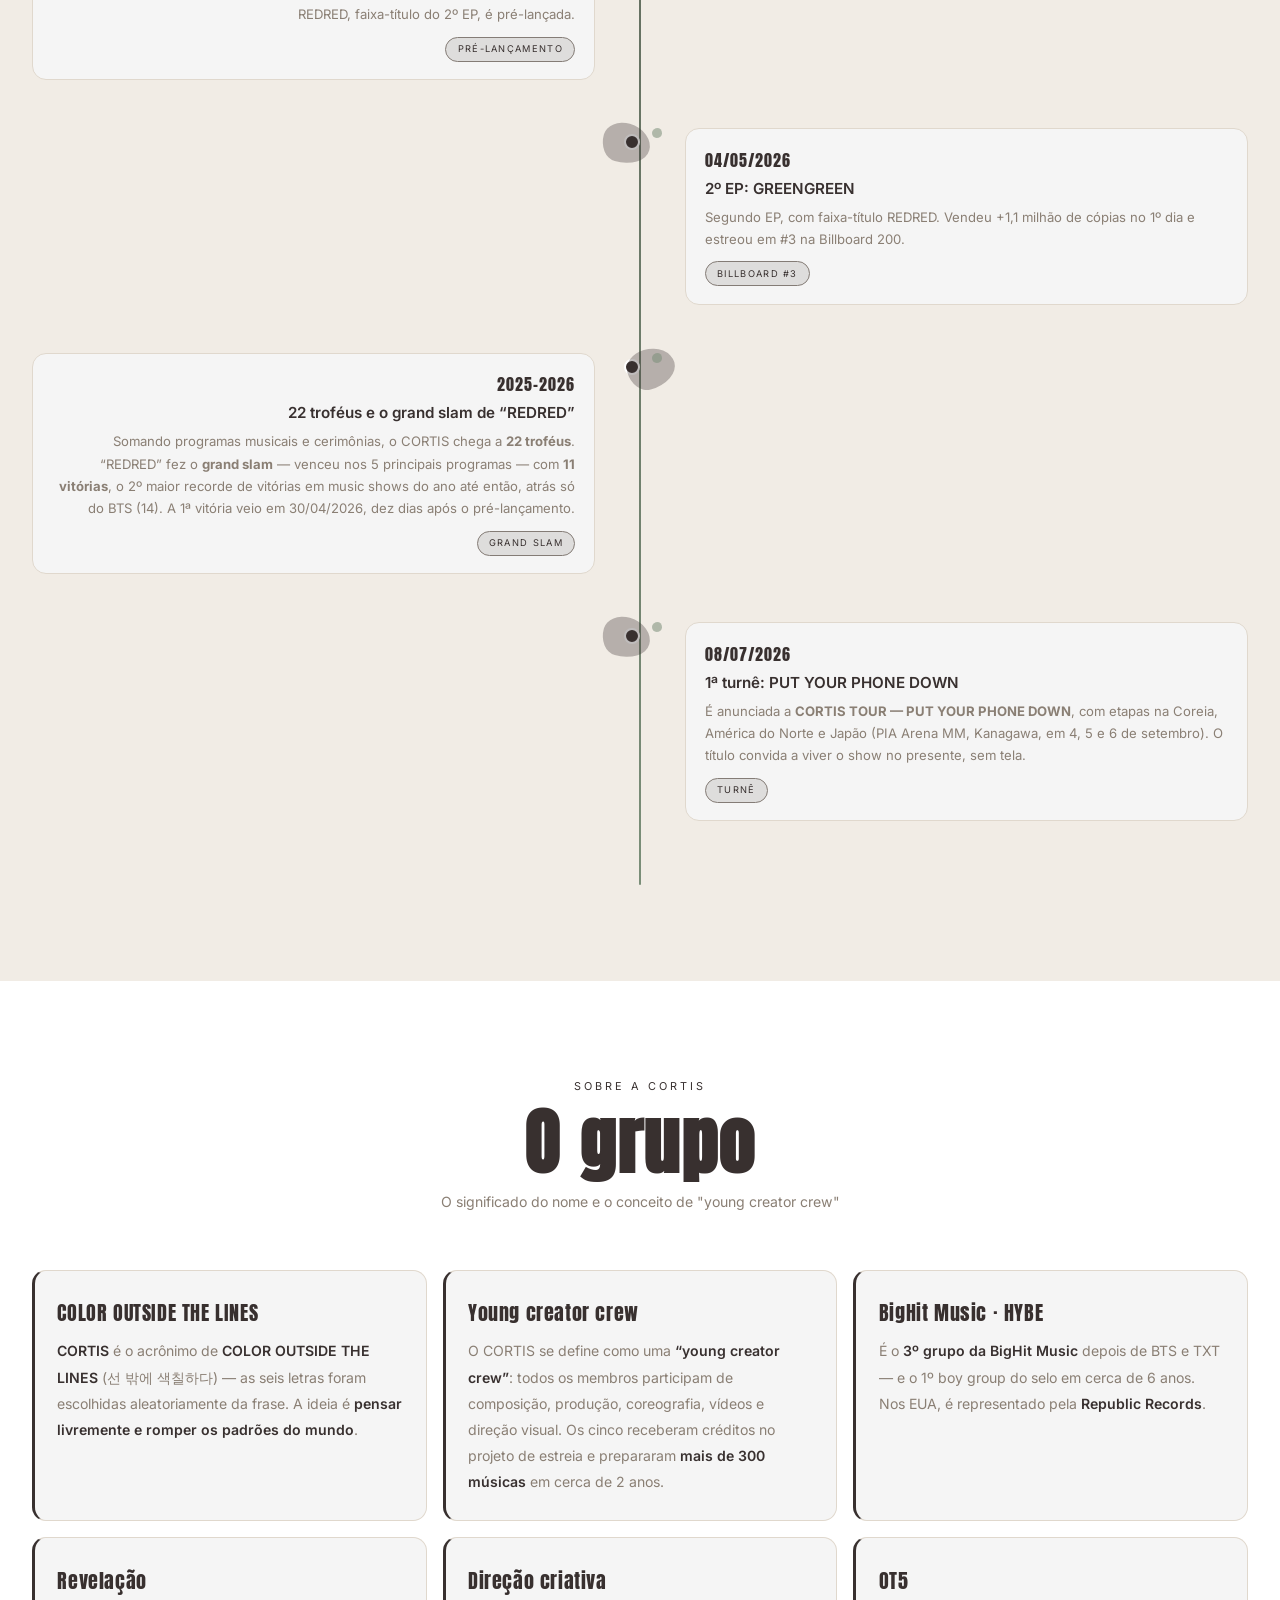
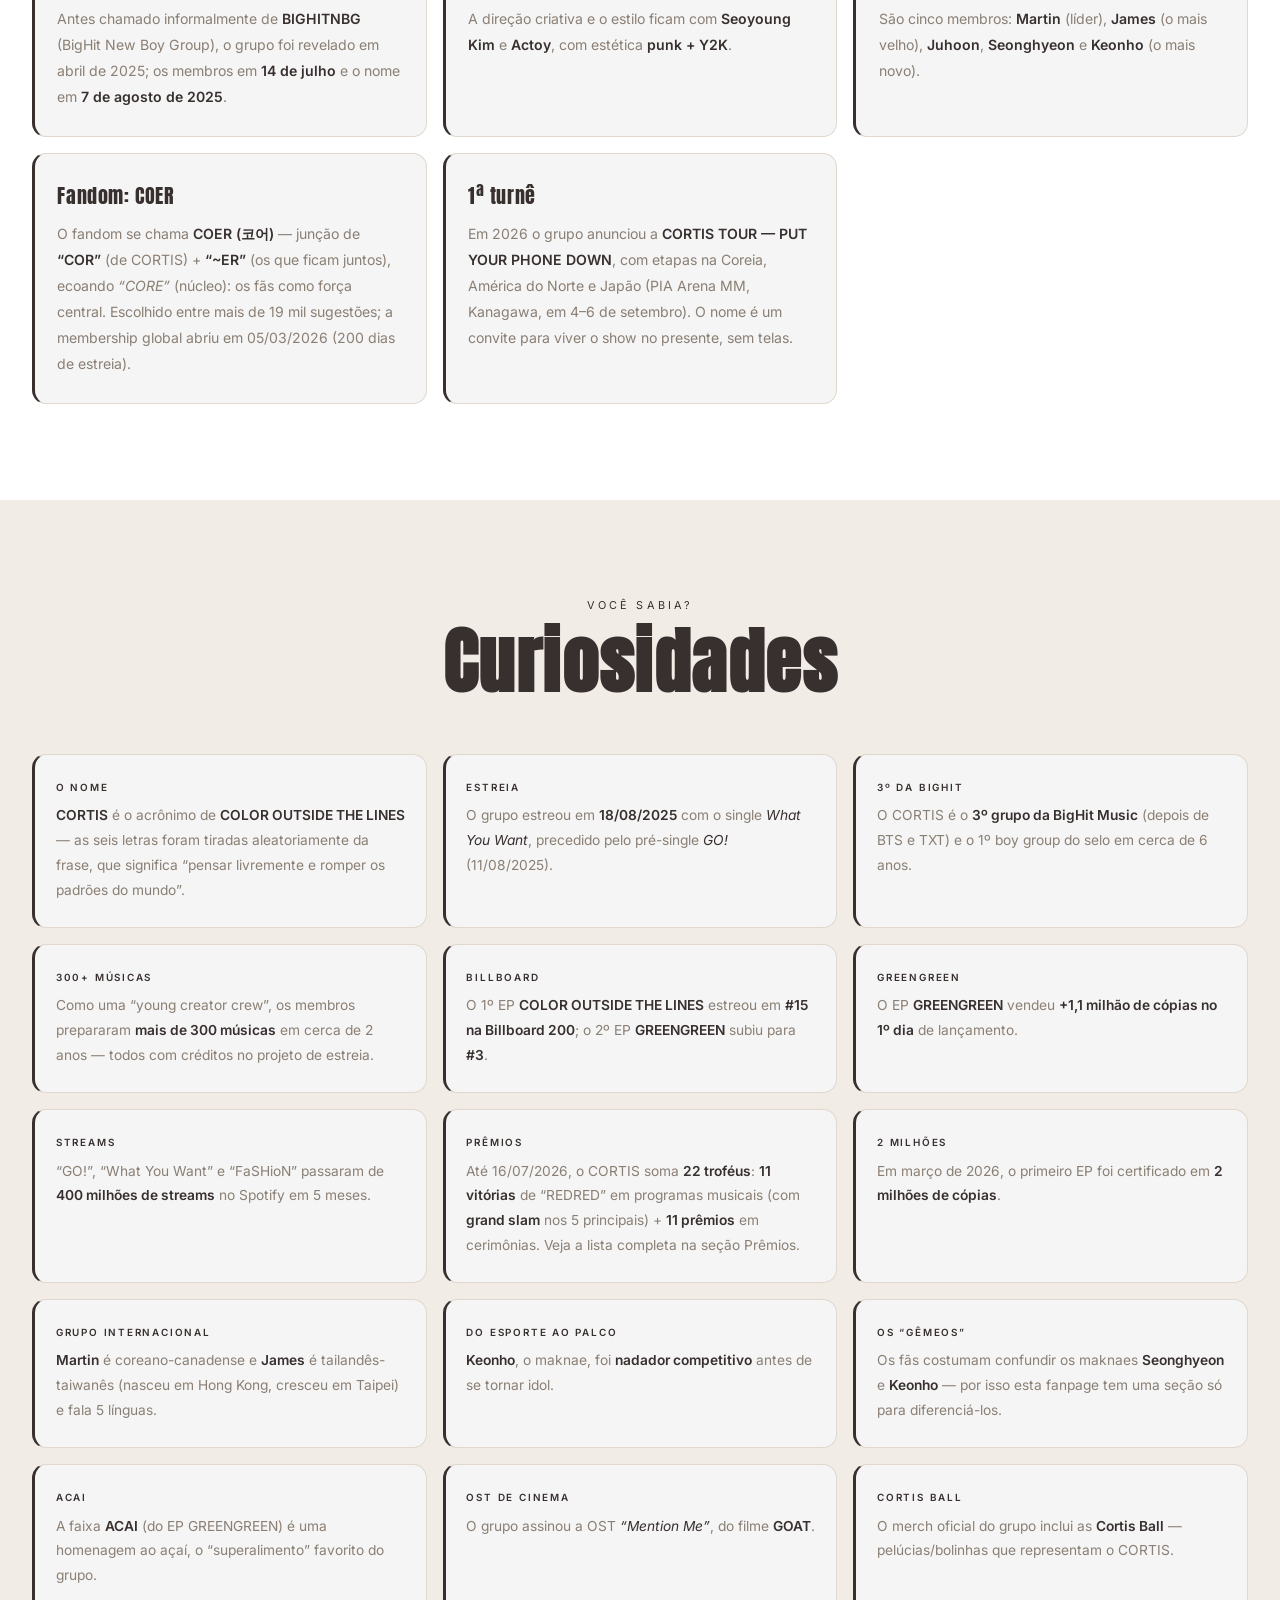
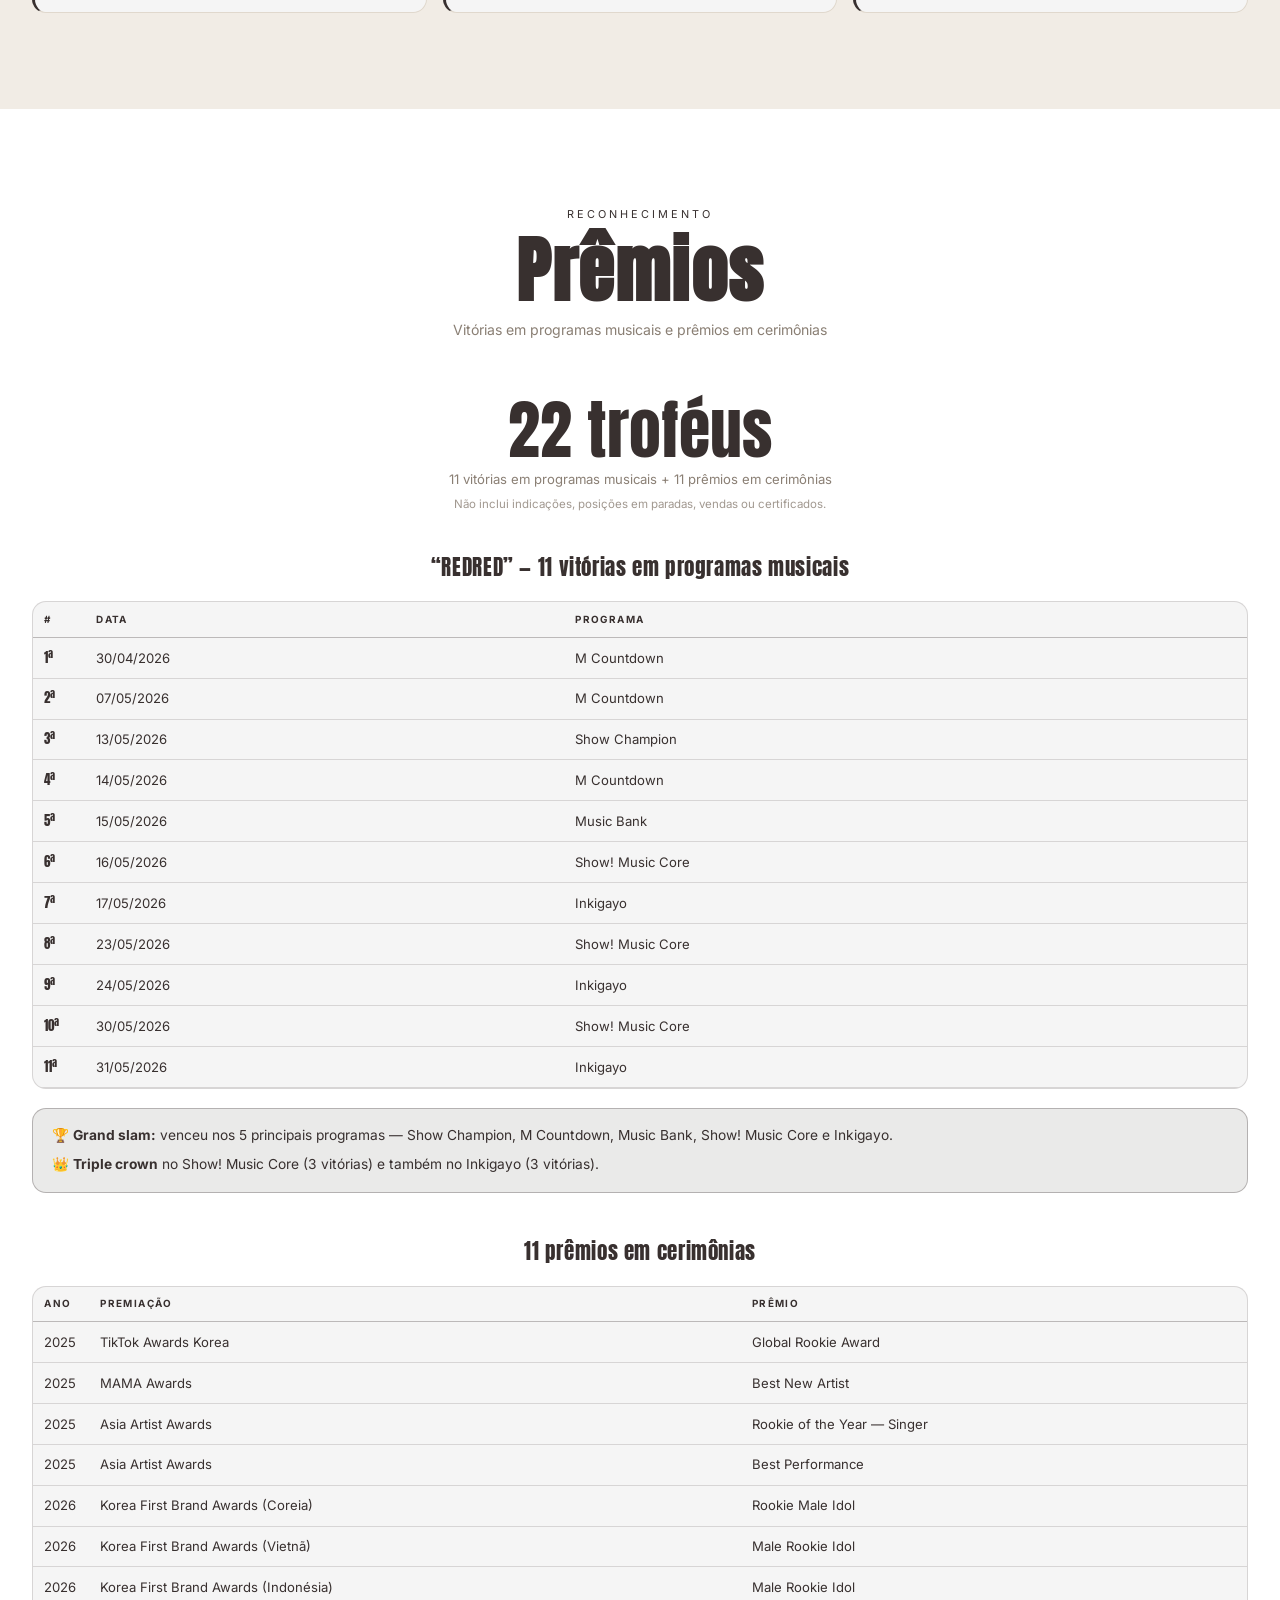
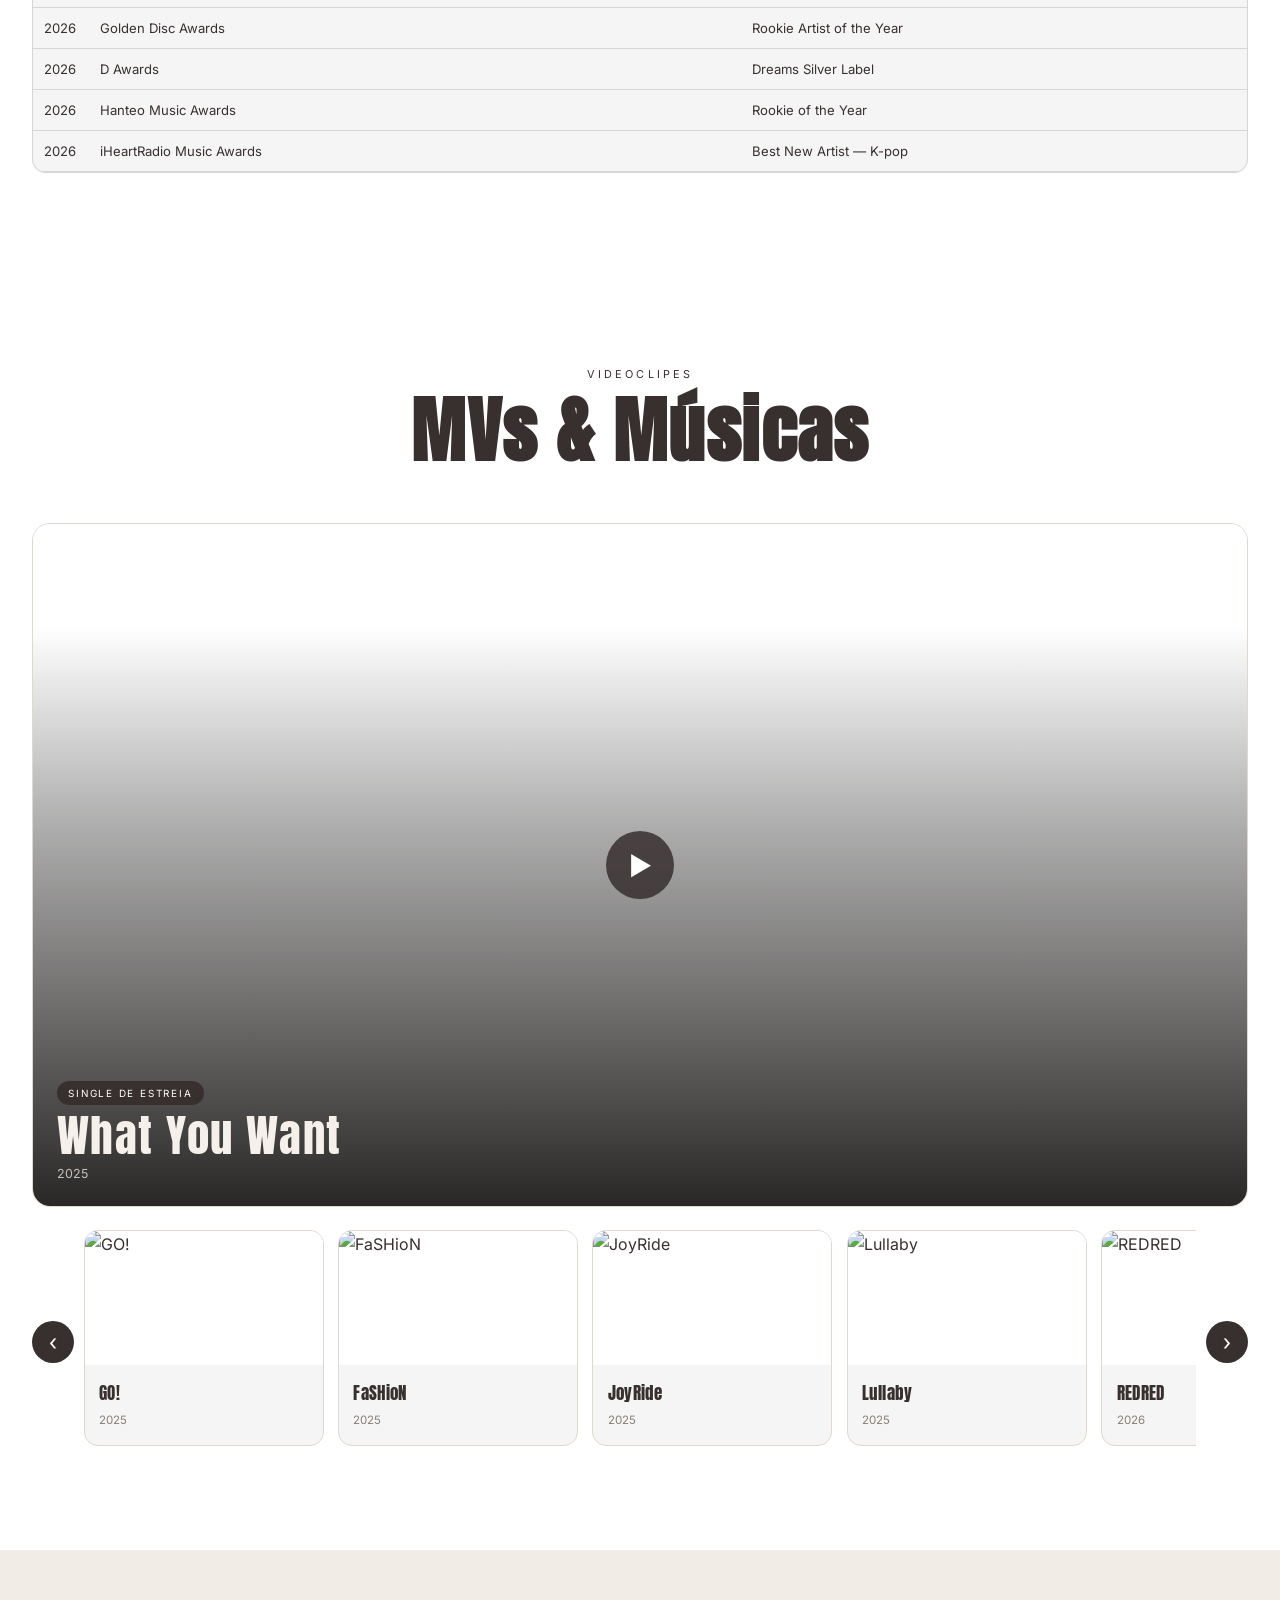
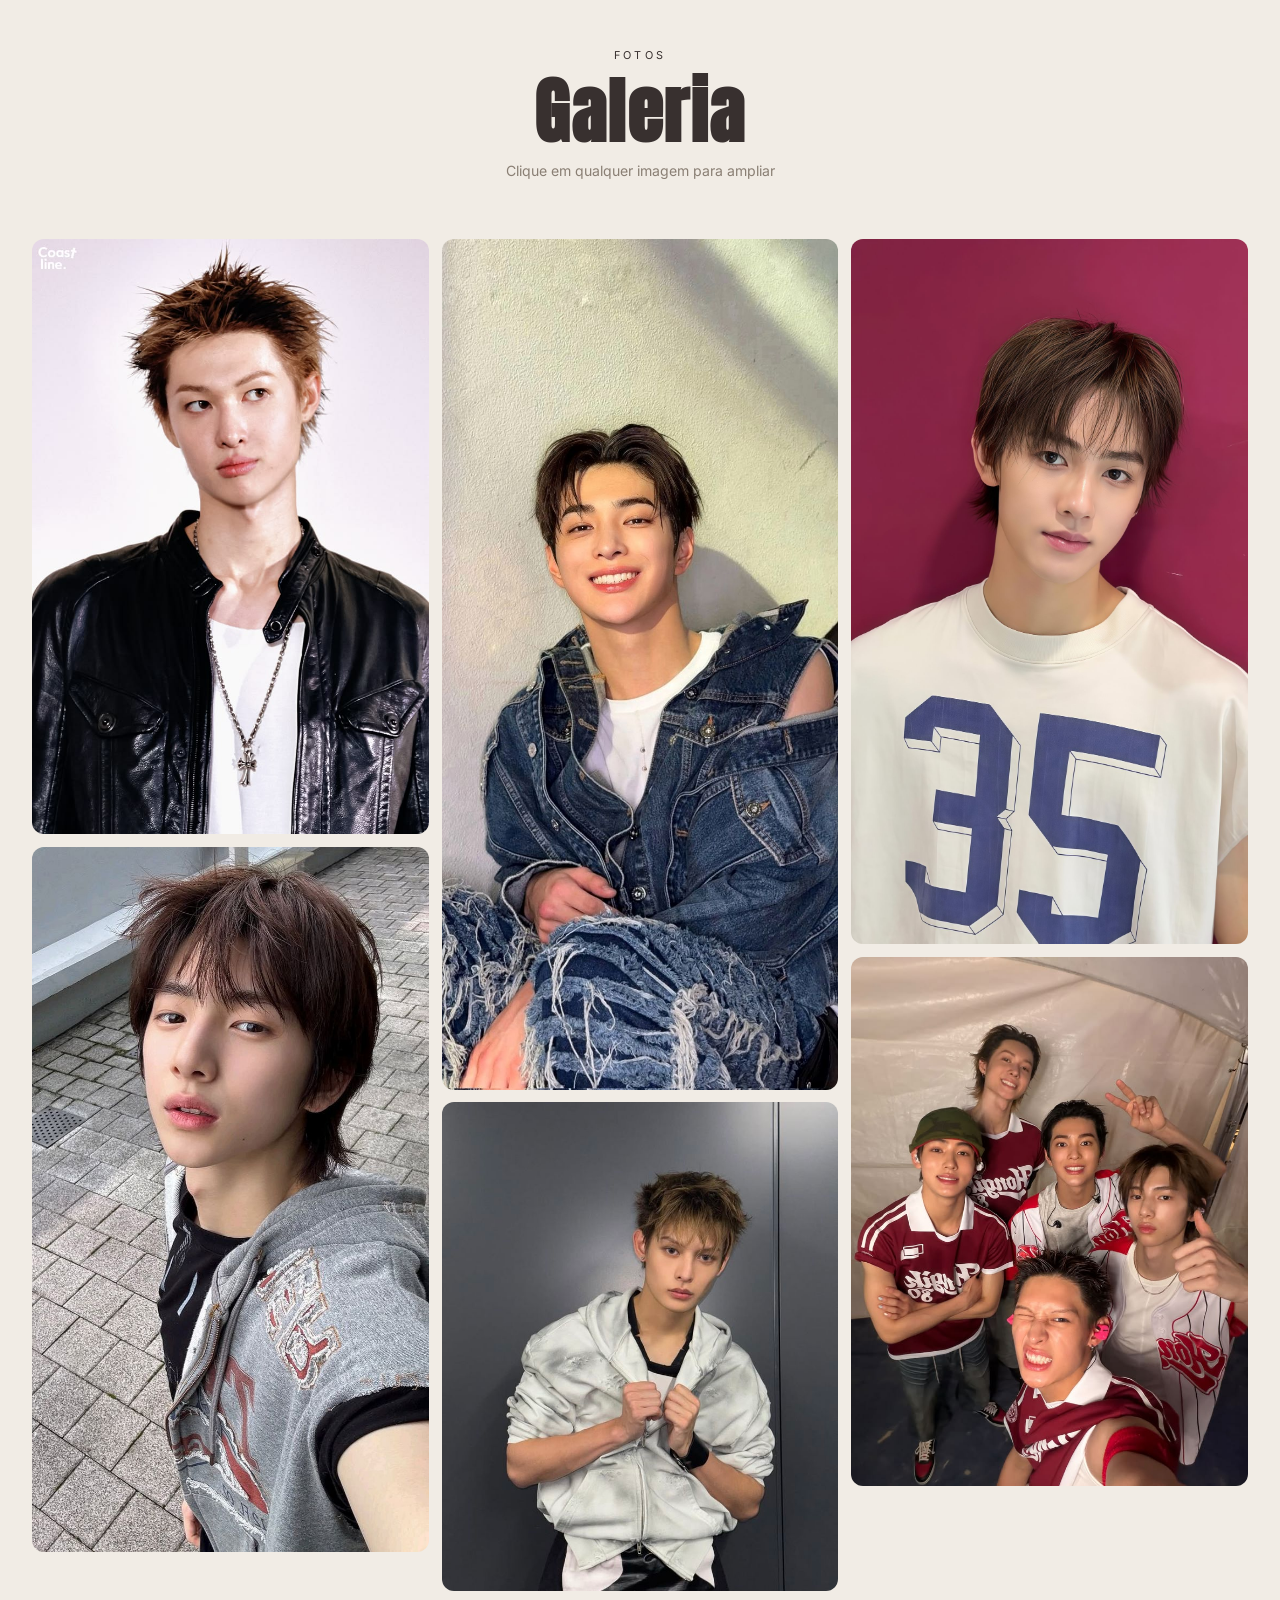
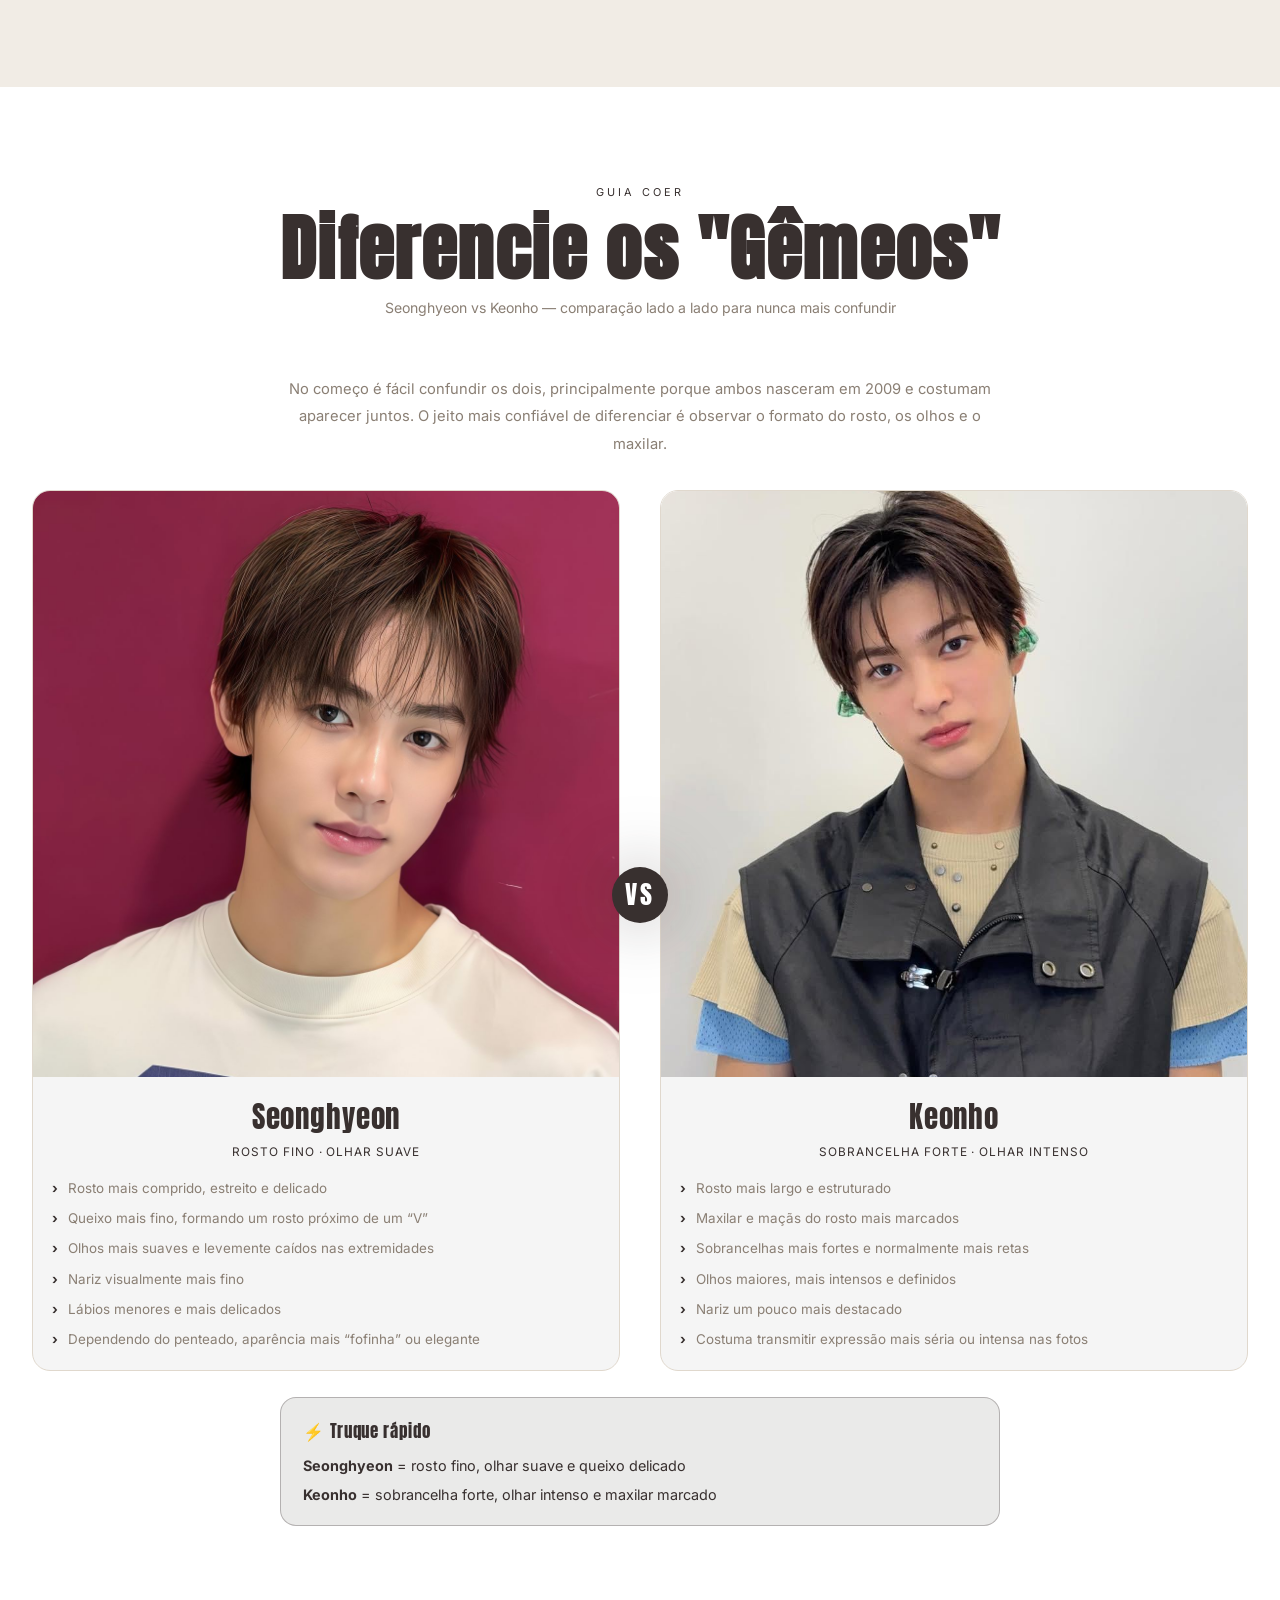
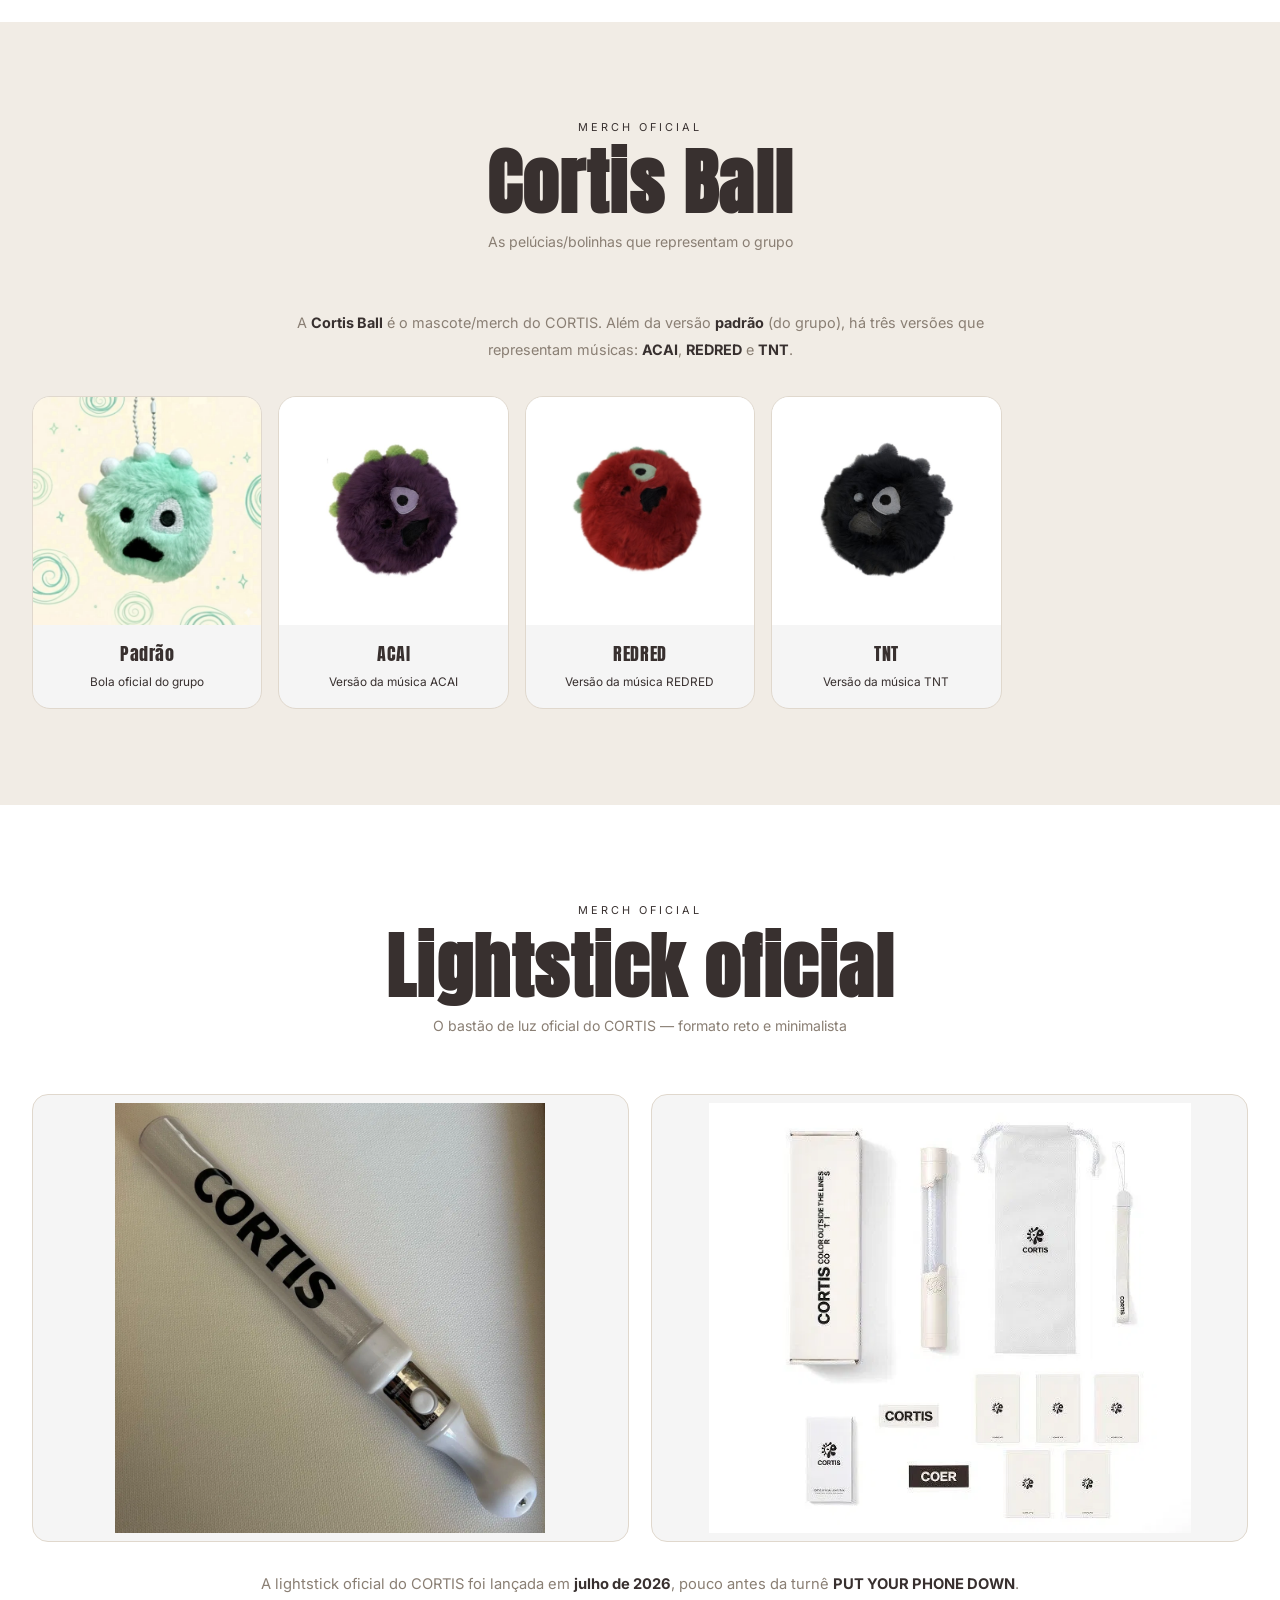
==== commit 63066e04: "Adiciona seção Lightstick e move Stream para o fim da página Lightstick: - Nova seção "Lightstick" (" ====
--- a/index.html
+++ b/index.html
@@ -55,6 +55,7 @@
     <li><a href="#galeria">Galeria</a></li>
     <li><a href="#gemeos">Os Gêmeos</a></li>
     <li><a href="#cortisball">Cortis Ball</a></li>
+    <li><a href="#lightstick">Lightstick</a></li>
     <li><a href="#novos-coer">Novos COER</a></li>
   </ul>
 
@@ -223,13 +224,14 @@
   <div class="cortisball-container" id="cortisballContainer"><!-- preenchido pelo script.js --></div>
 </section>
 
-<!-- ══════════ STREAM ══════════ -->
-<section id="stream" class="section-alt">
-  <div class="section-header">
-    <span class="section-label">Ouça & Apoie</span>
-    <h2 class="section-title">Stream</h2>
-  </div>
-  <div class="stream-grid" id="streamGrid"><!-- preenchido pelo script.js --></div>
+<!-- ══════════ LIGHTSTICK ══════════ -->
+<section id="lightstick" class="section-alt">
+  <div class="section-header">
+    <span class="section-label">Merch Oficial</span>
+    <h2 class="section-title">Lightstick oficial</h2>
+    <p class="section-desc">O bastão de luz oficial do CORTIS — formato reto e minimalista</p>
+  </div>
+  <div class="lightstick-container" id="lightstickContainer"><!-- preenchido pelo script.js --></div>
 </section>
 
 <!-- ══════════ GUIA PARA NOVOS COER ══════════ -->
@@ -240,6 +242,15 @@
     <p class="section-desc">Começando do zero? Aqui está tudo que você precisa saber</p>
   </div>
   <div class="new-coer-grid" id="novosCoerGrid"><!-- preenchido pelo script.js --></div>
+</section>
+
+<!-- ══════════ STREAM (fecho da página, logo acima do rodapé) ══════════ -->
+<section id="stream" class="section-alt">
+  <div class="section-header">
+    <span class="section-label">Ouça & Apoie</span>
+    <h2 class="section-title">Stream</h2>
+  </div>
+  <div class="stream-grid" id="streamGrid"><!-- preenchido pelo script.js --></div>
 </section>
 
 </main>
@@ -315,8 +326,9 @@
     <a href="#galeria">Galeria</a>
     <a href="#gemeos">Os Gêmeos</a>
     <a href="#cortisball">Cortis Ball</a>
+    <a href="#lightstick">Lightstick</a>
+    <a href="#novos-coer">Novos COER</a>
     <a href="#stream">Stream</a>
-    <a href="#novos-coer">Novos COER</a>
   </nav>
   <div class="drawer-footer">COLOR OUTSIDE THE LINES</div>
 </aside>
--- a/style.css
+++ b/style.css
@@ -802,6 +802,51 @@
 .cortisball-member { font-size: .74rem; color: var(--accent); margin-top: .2rem; }
 
 /* ============================================================
+   LIGHTSTICK
+   Usa os tokens de superfície (--stext/--stext2/--saccent/--card) p/ adaptar aos 5 temas.
+   Contrato JS: .lightstick-hero > figure.lightstick-photo(img) ×2
+     + .lightstick-intro + .lightstick-cols > .lightstick-block(.lightstick-h3 + table.lightstick-spec | ul.lightstick-list)
+     + .lightstick-interp (bloco de INTERPRETAÇÃO, não oficial) + .lightstick-note
+   ============================================================ */
+.lightstick-hero { display: grid; grid-template-columns: 1fr; gap: 1rem; margin-bottom: 1.8rem; }
+.lightstick-photo { margin: 0; border: 1px solid var(--border); border-radius: 16px; overflow: hidden; background: var(--card); }
+.lightstick-photo img { width: 100%; aspect-ratio: 4 / 3; object-fit: contain; display: block; padding: .5rem; }
+.lightstick-intro { max-width: 760px; margin: 0 auto 2rem; text-align: center; font-size: .92rem; color: var(--stext2); line-height: 1.85; }
+.lightstick-intro strong { color: var(--stext); }
+
+.lightstick-cols { display: grid; grid-template-columns: 1fr; gap: 1.2rem; margin-bottom: 1.6rem; }
+.lightstick-block { background: var(--card); border: 1px solid var(--border); border-radius: 16px; padding: 1.4rem; }
+.lightstick-h3 { font-family: 'Anton', sans-serif; font-size: 1.1rem; letter-spacing: .04em; color: var(--saccent); margin-bottom: .9rem; }
+
+.lightstick-spec { width: 100%; border-collapse: collapse; }
+.lightstick-spec th, .lightstick-spec td {
+  padding: .5rem .6rem .5rem 0; vertical-align: top; text-align: left;
+  border-bottom: 1px solid color-mix(in srgb, var(--stext) 13%, transparent);
+}
+.lightstick-spec th { font-size: .74rem; font-weight: 500; color: var(--stext2); white-space: nowrap; }
+.lightstick-spec td { font-size: .84rem; color: var(--stext); line-height: 1.5; }
+.lightstick-spec tr:last-child th, .lightstick-spec tr:last-child td { border-bottom: 0; }
+
+.lightstick-list { list-style: none; display: flex; flex-direction: column; gap: .55rem; }
+.lightstick-list li { position: relative; padding-left: 1.2rem; font-size: .86rem; color: var(--stext); line-height: 1.55; }
+.lightstick-list li::before { content: "›"; position: absolute; left: 0; color: var(--saccent); font-weight: 700; }
+.lightstick-list li.lightstick-list-note { padding-left: 0; margin-top: .3rem; font-size: .78rem; color: var(--stext2); }
+.lightstick-list li.lightstick-list-note::before { content: none; }
+
+/* Bloco de INTERPRETAÇÃO (leitura dos fãs) — visualmente diferenciado; não é explicação oficial */
+.lightstick-interp { border: 1px dashed var(--border-hover); background: var(--glass); border-radius: 16px; padding: 1.3rem 1.4rem; margin-bottom: 1.6rem; }
+.lightstick-interp-label { display: inline-block; font-family: 'Anton', sans-serif; font-size: .66rem; letter-spacing: .14em; text-transform: uppercase; color: var(--saccent); border: 1px solid var(--border-hover); border-radius: 999px; padding: .22rem .65rem; margin-bottom: .8rem; }
+.lightstick-interp-lead { font-size: .78rem; color: var(--stext2); margin-bottom: .5rem; }
+.lightstick-interp p:last-child { font-size: .86rem; color: var(--stext); line-height: 1.75; }
+.lightstick-interp strong { color: var(--saccent); }
+.lightstick-note { font-size: .78rem; color: var(--stext2); opacity: .9; text-align: center; margin-top: .2rem; }
+
+@media (min-width: 768px) {
+  .lightstick-hero { grid-template-columns: 1fr 1fr; gap: 1.4rem; }
+  .lightstick-cols { grid-template-columns: 1fr 1fr; gap: 1.6rem; align-items: start; }
+}
+
+/* ============================================================
    STREAM
    Contrato JS: .stream-grid > (a.stream-card[style="--card-color:…"] > .stream-icon + .stream-name + .stream-action)
    ============================================================ */
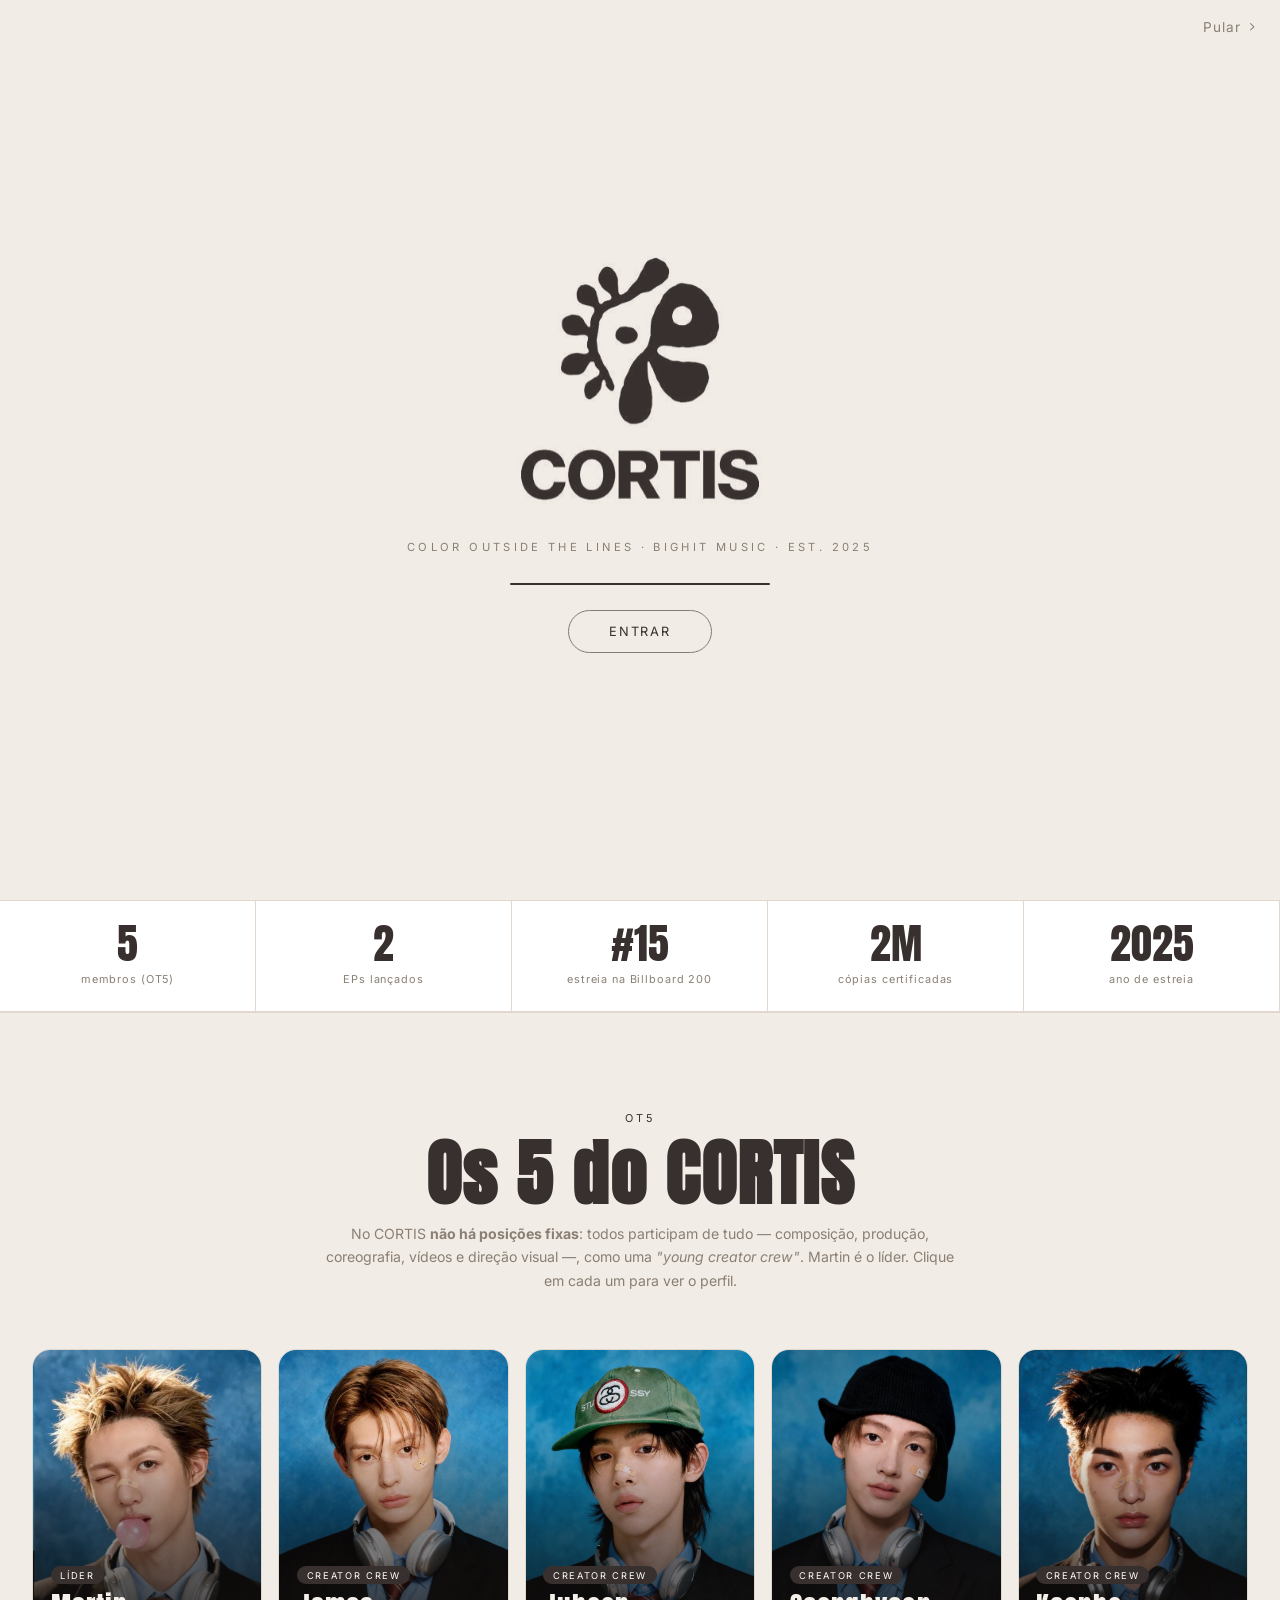
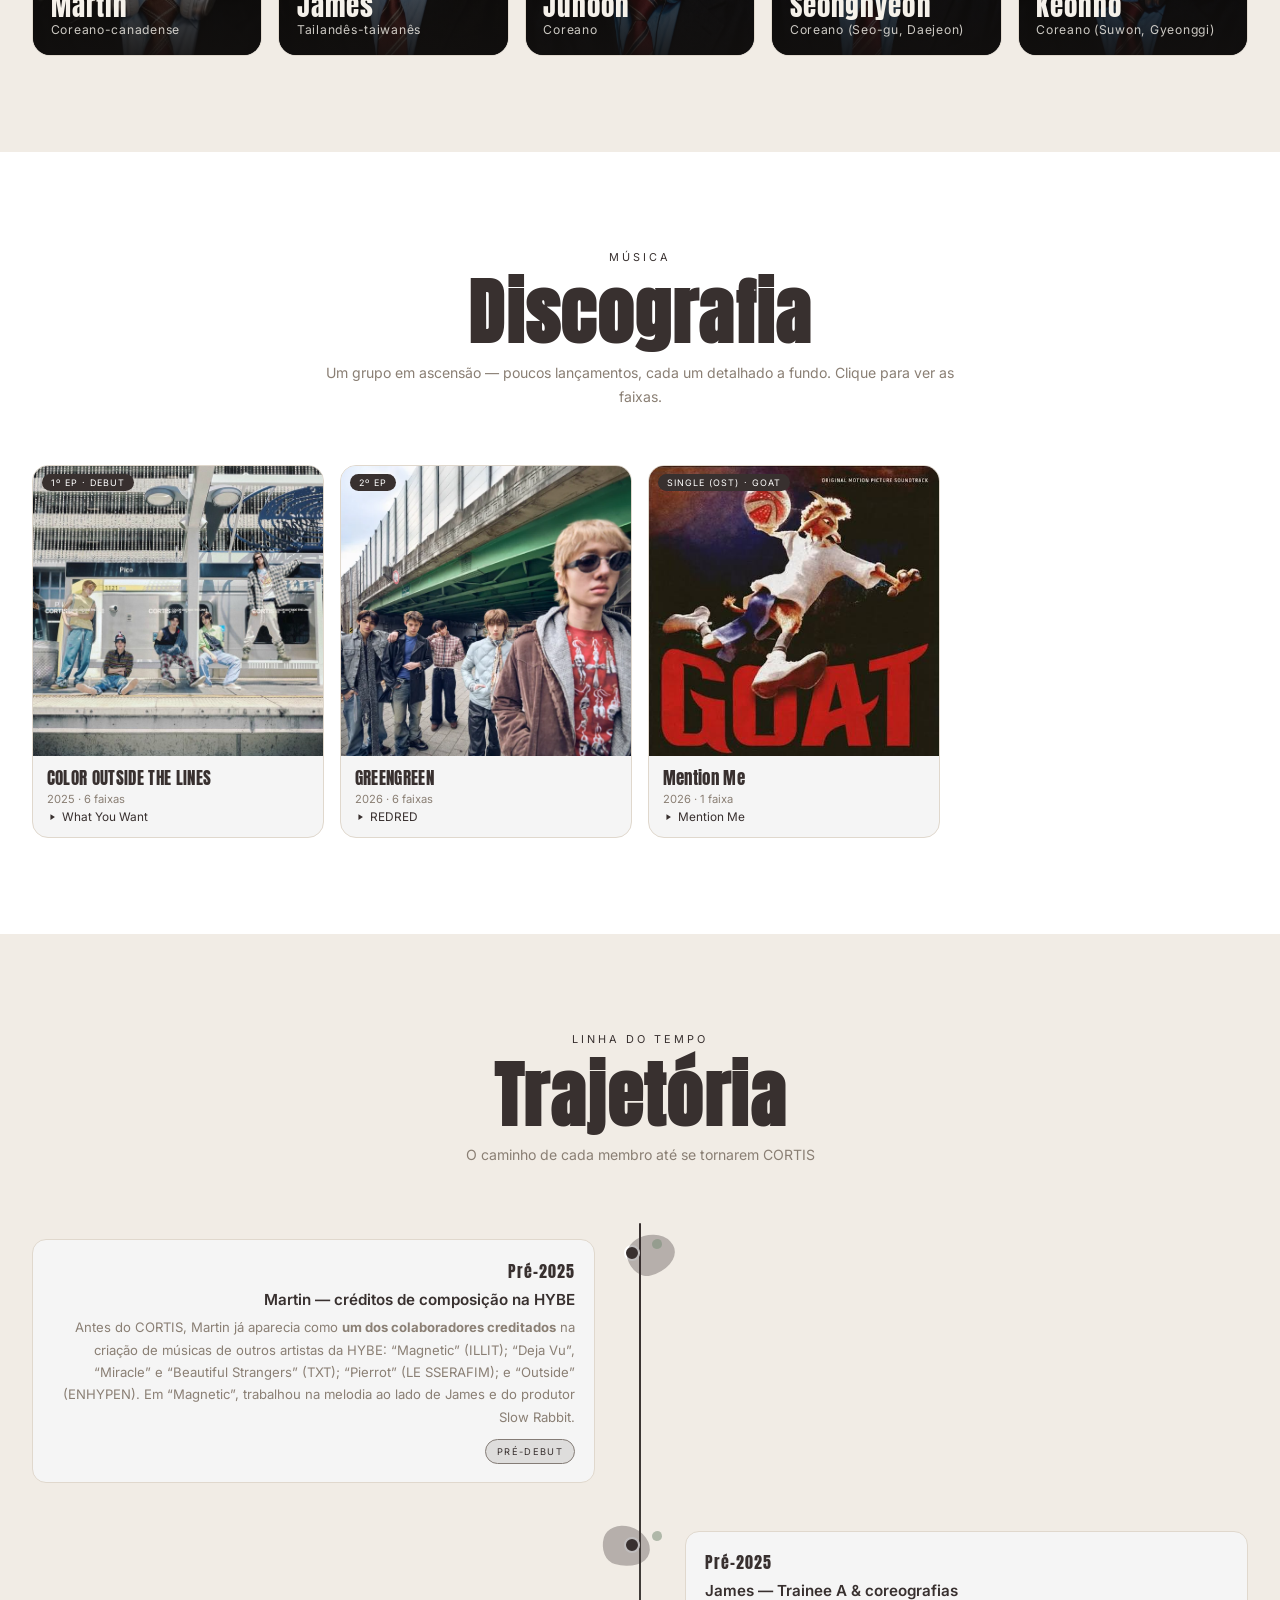
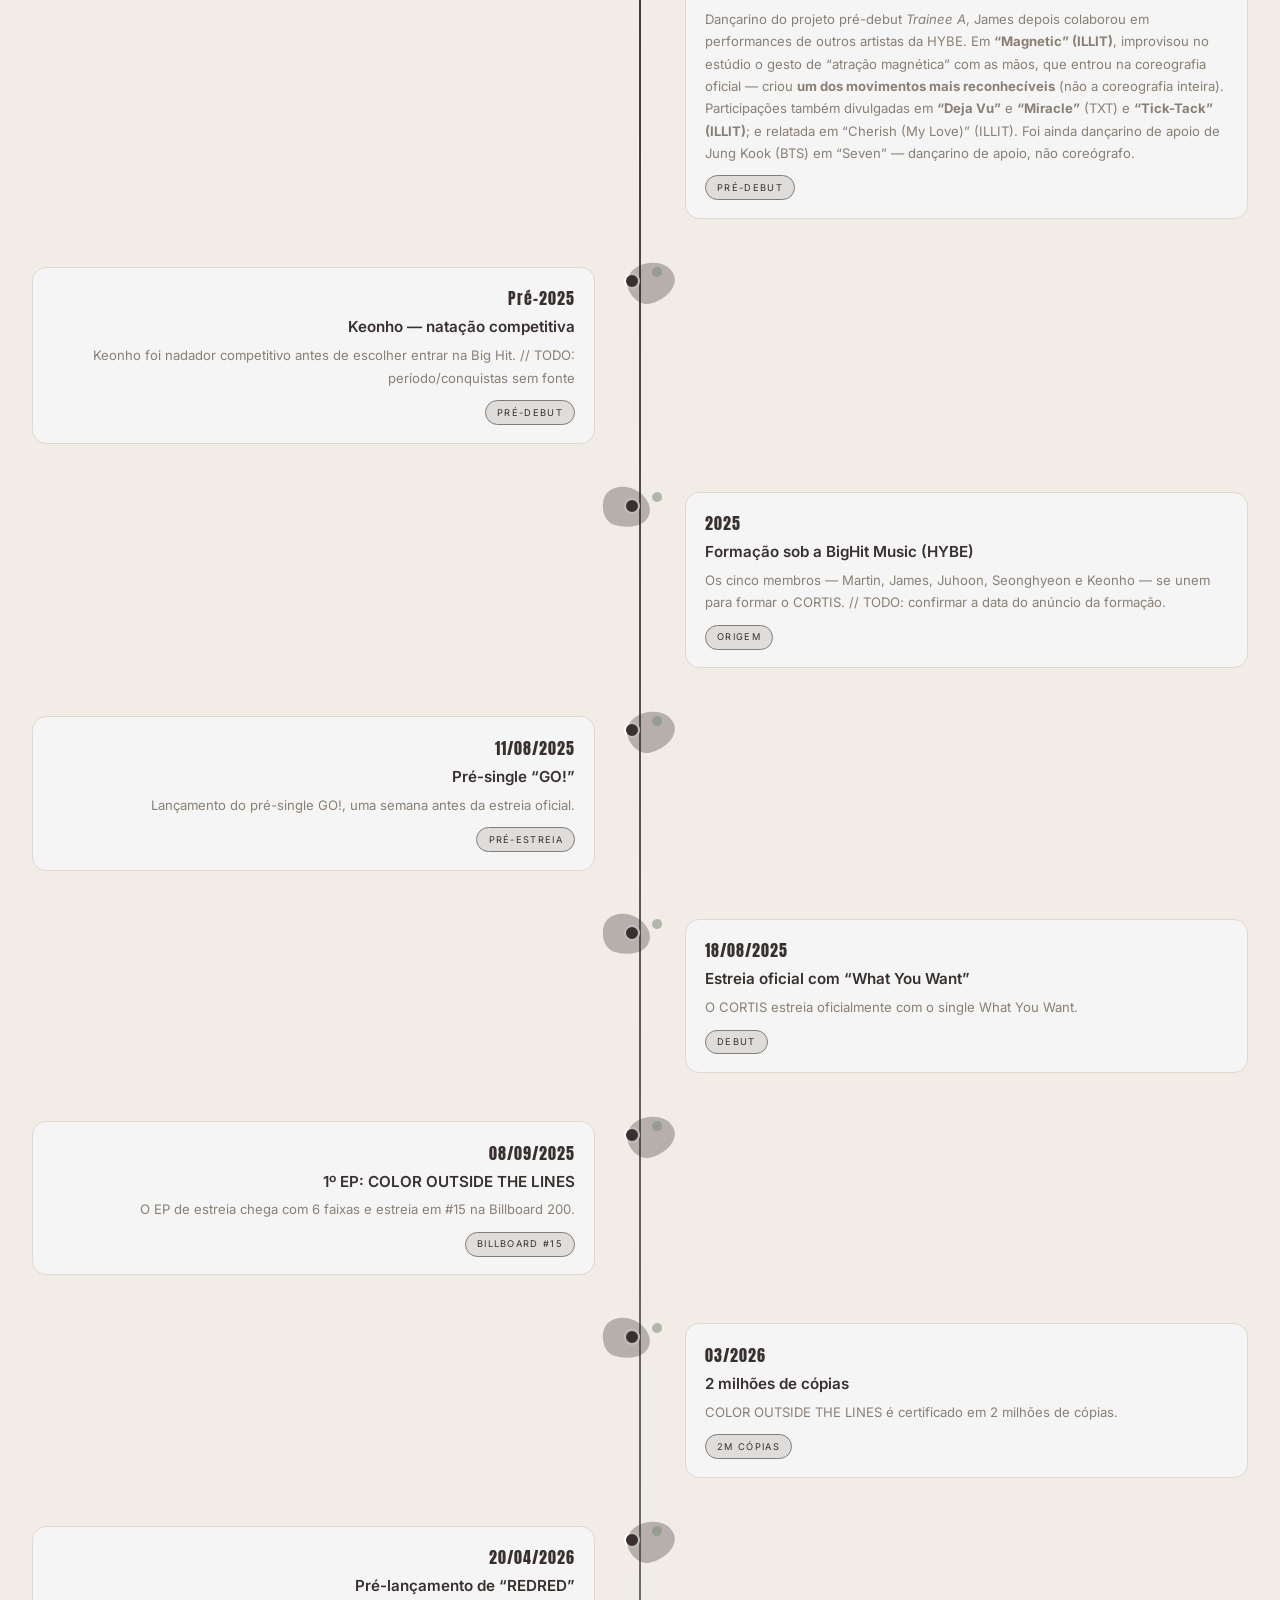
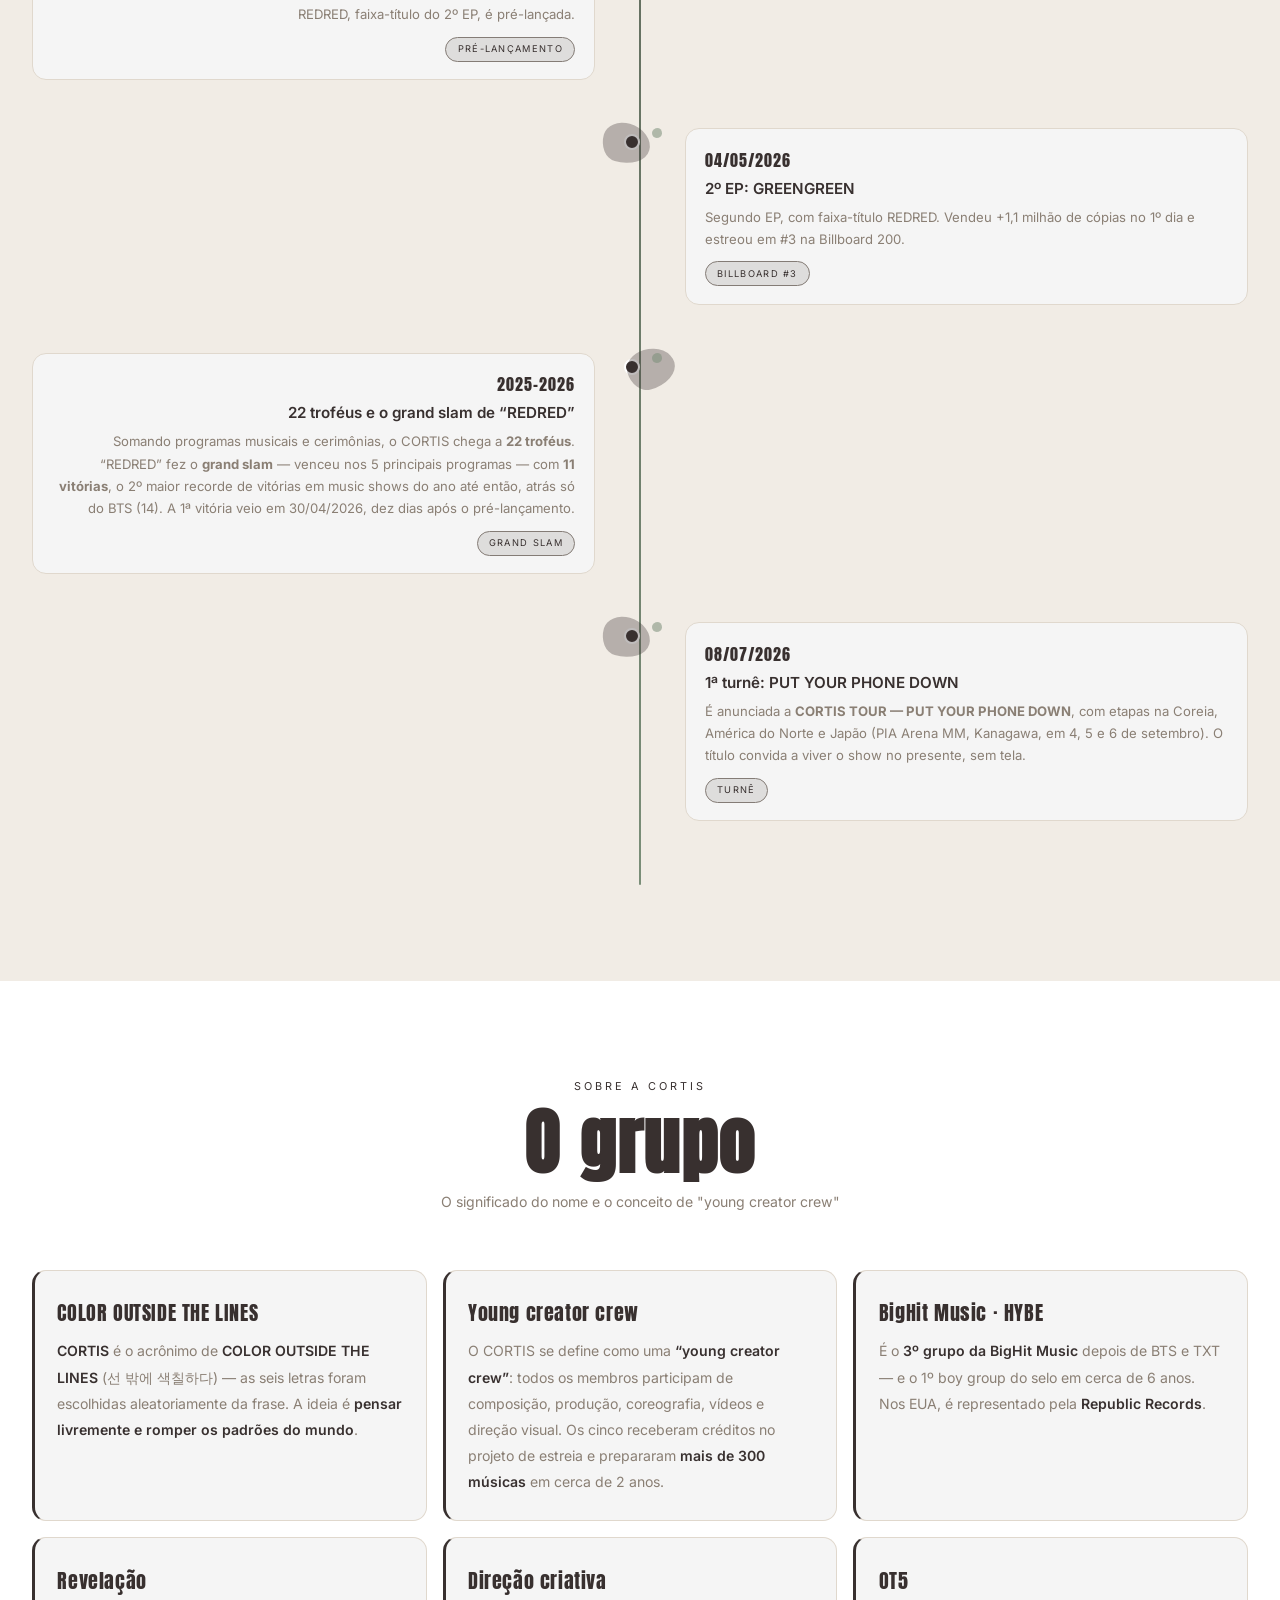
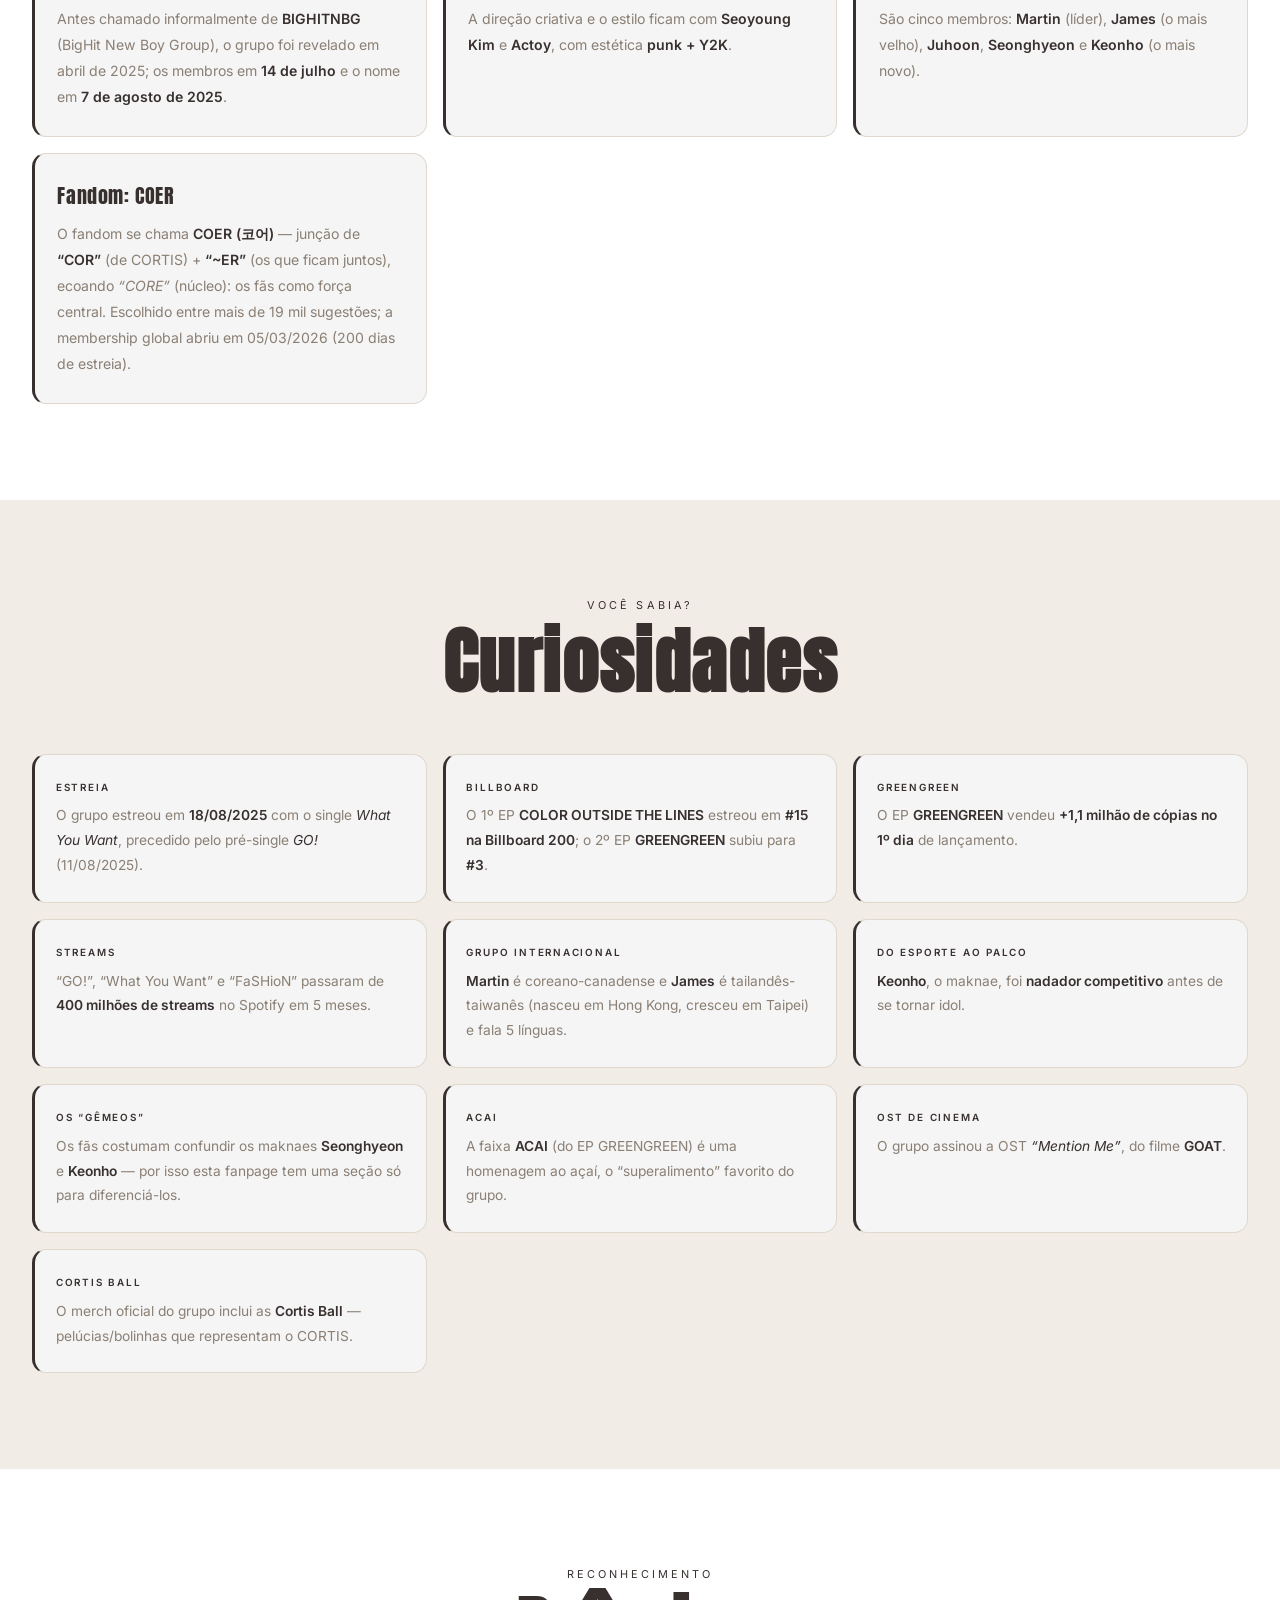
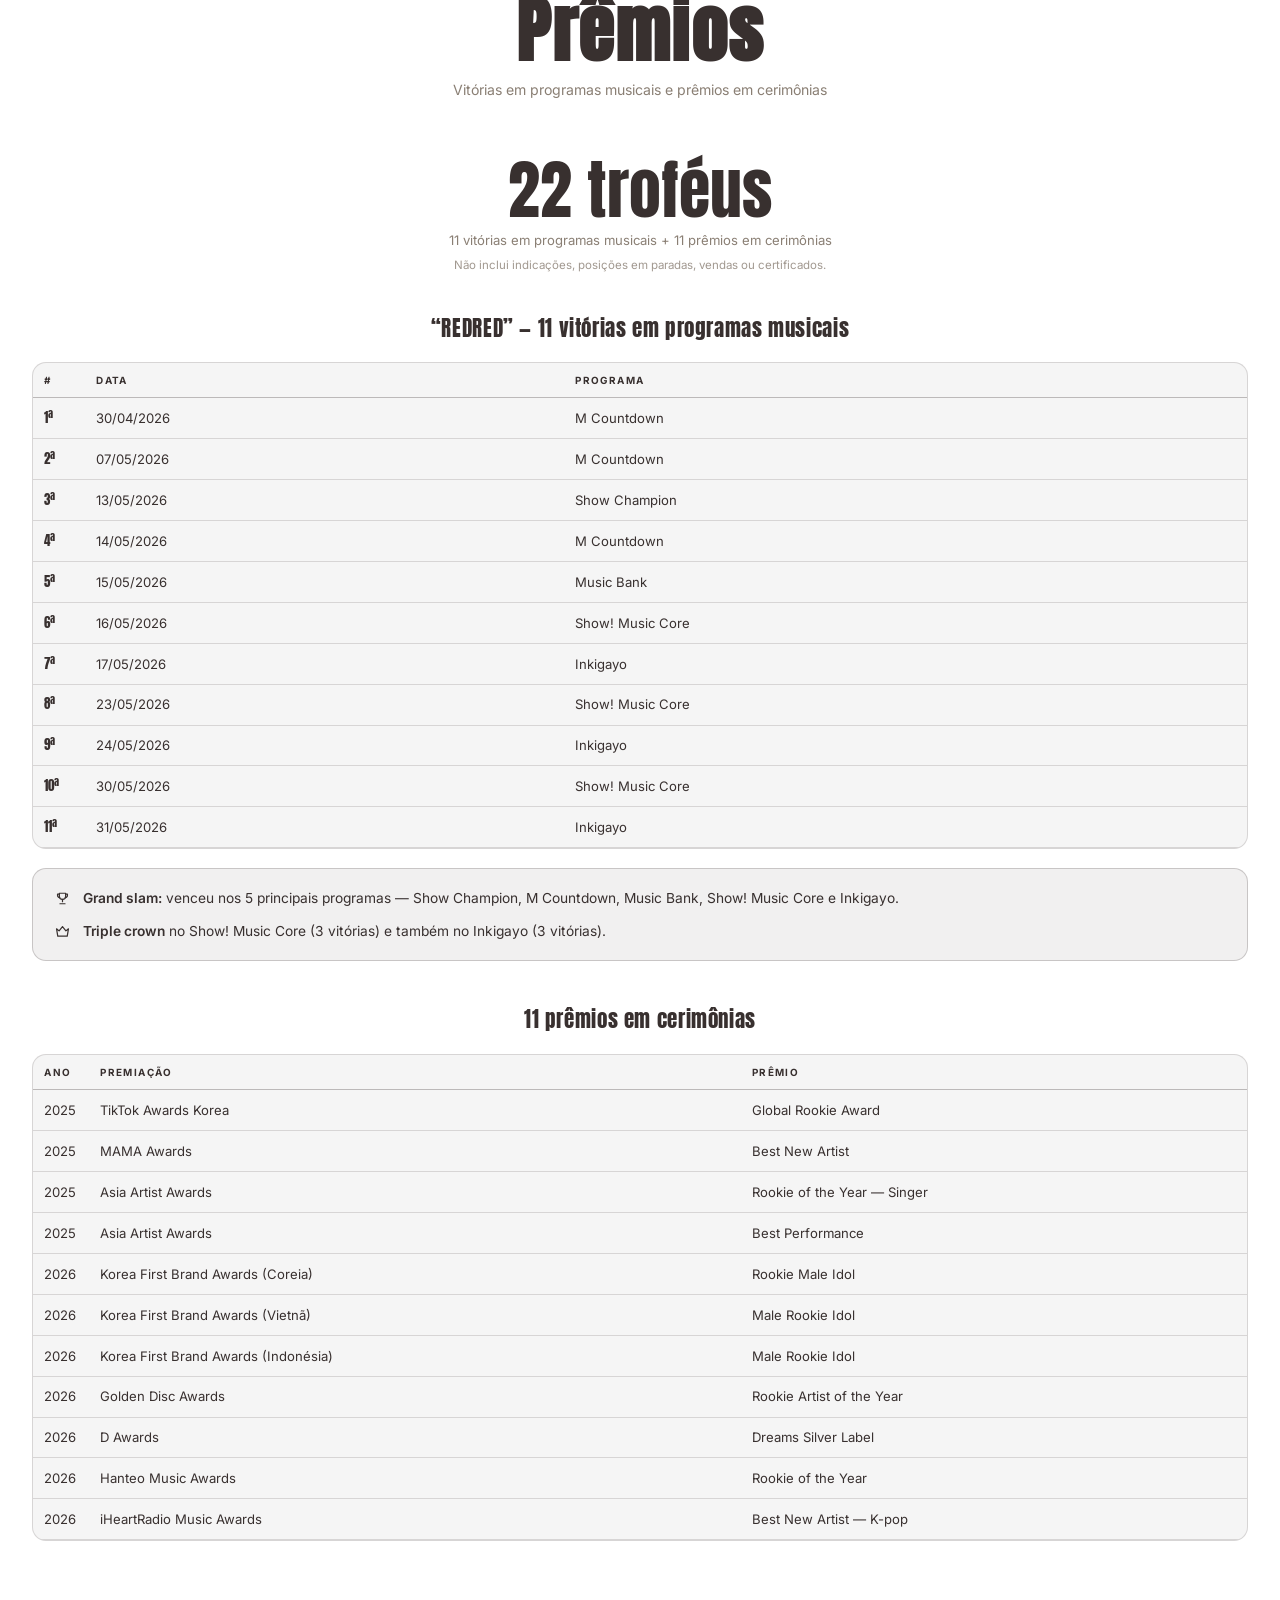
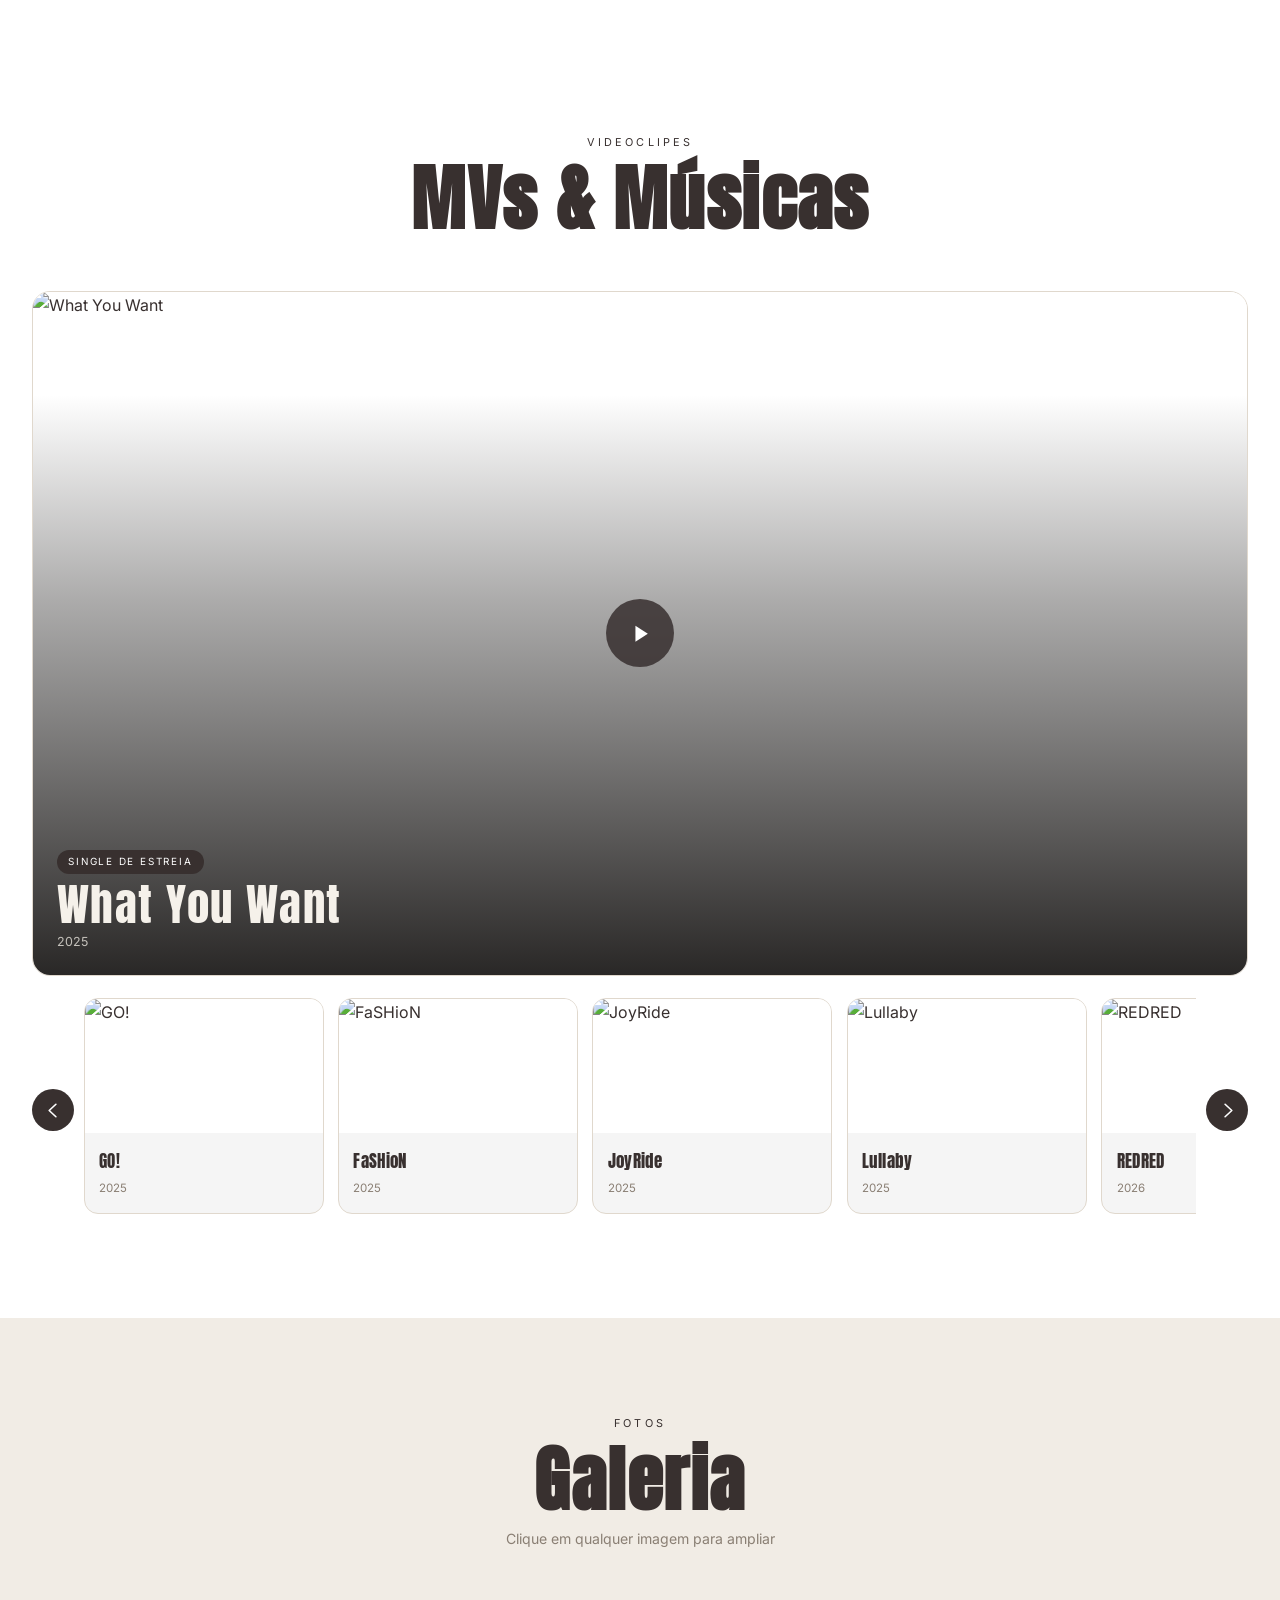
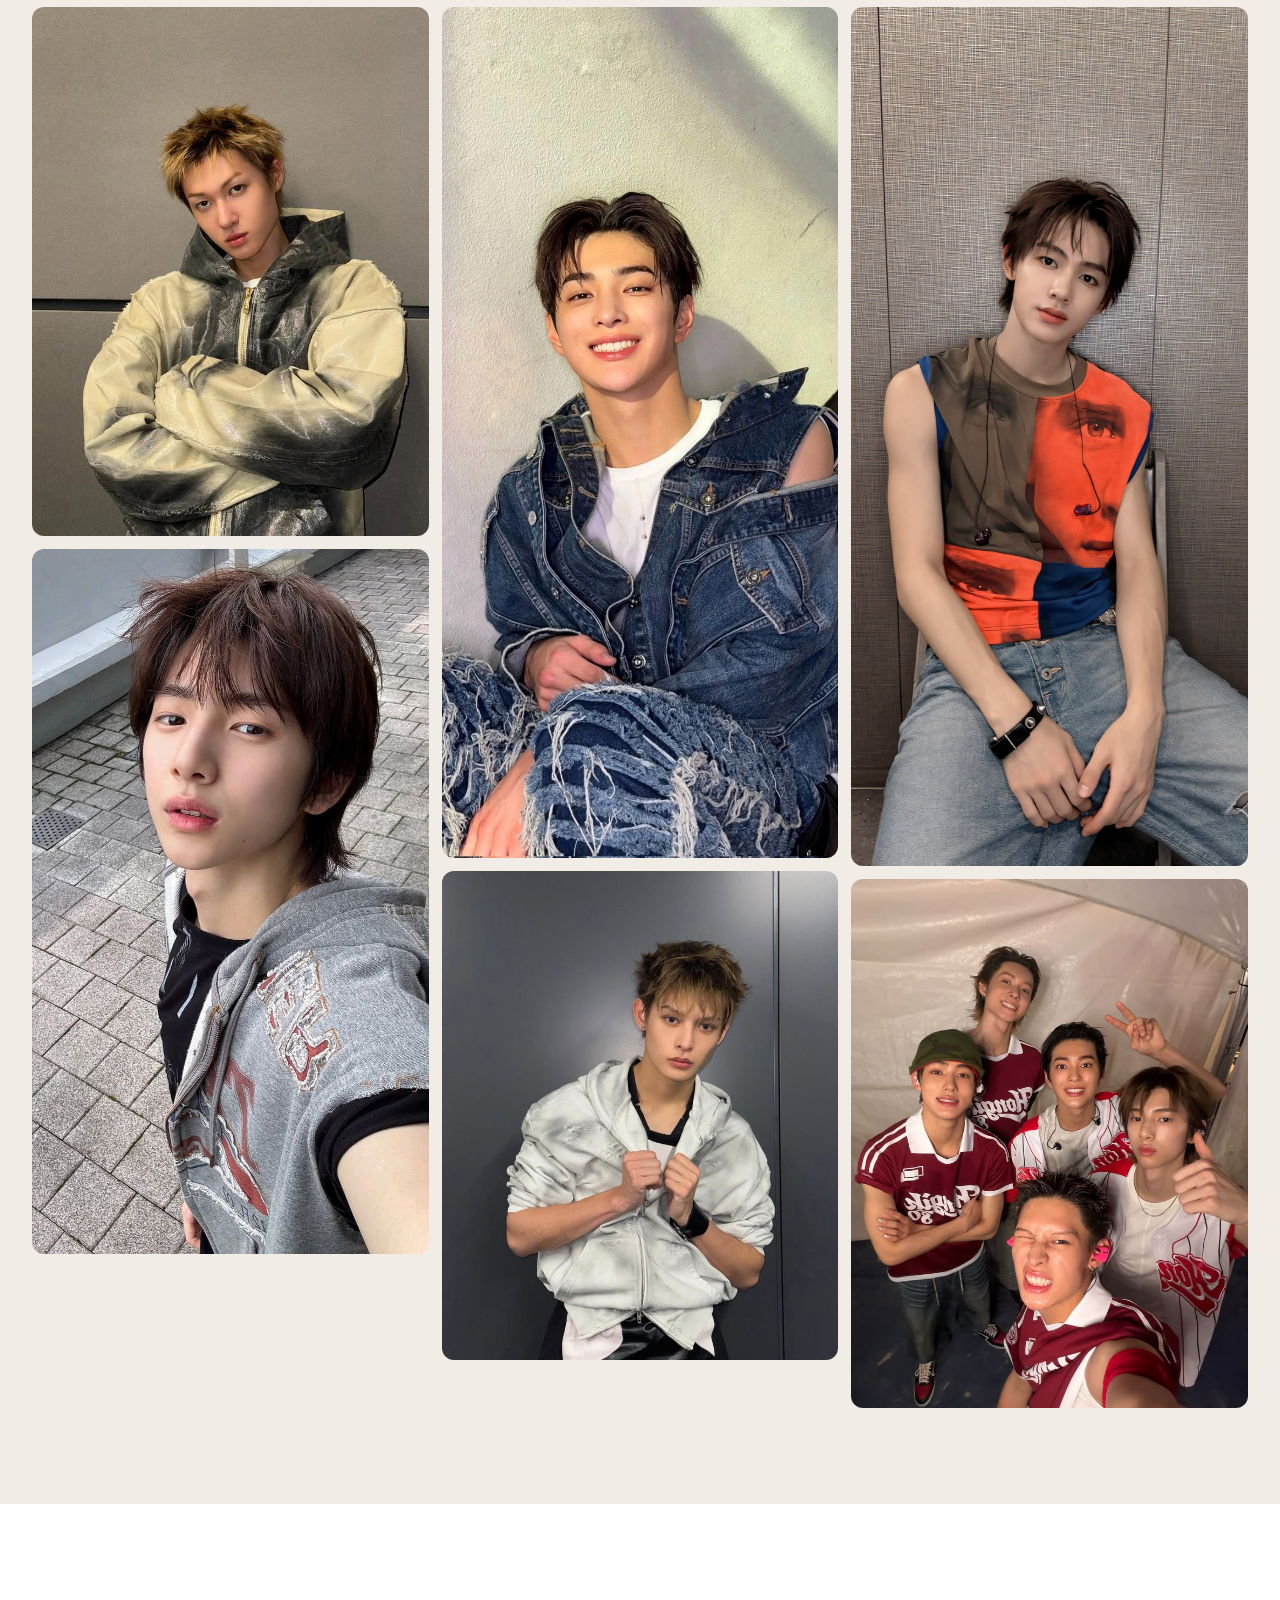
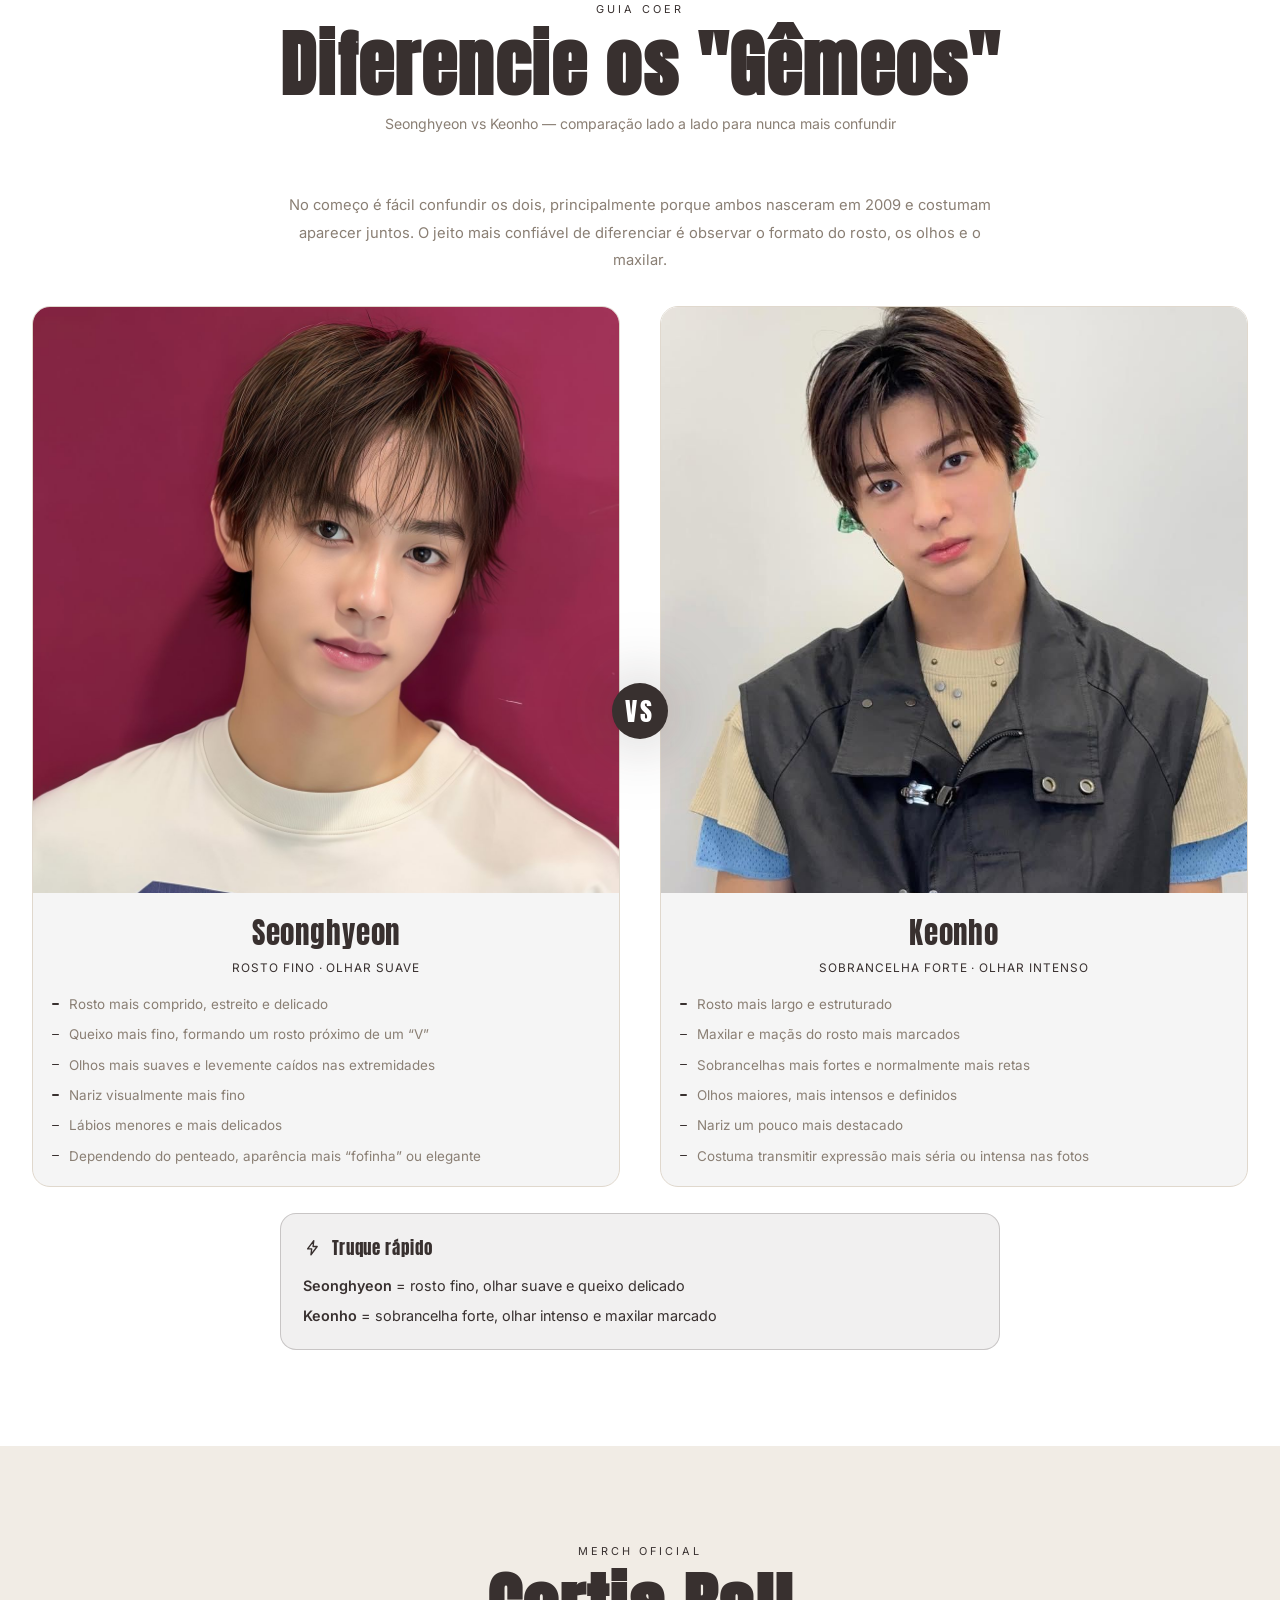
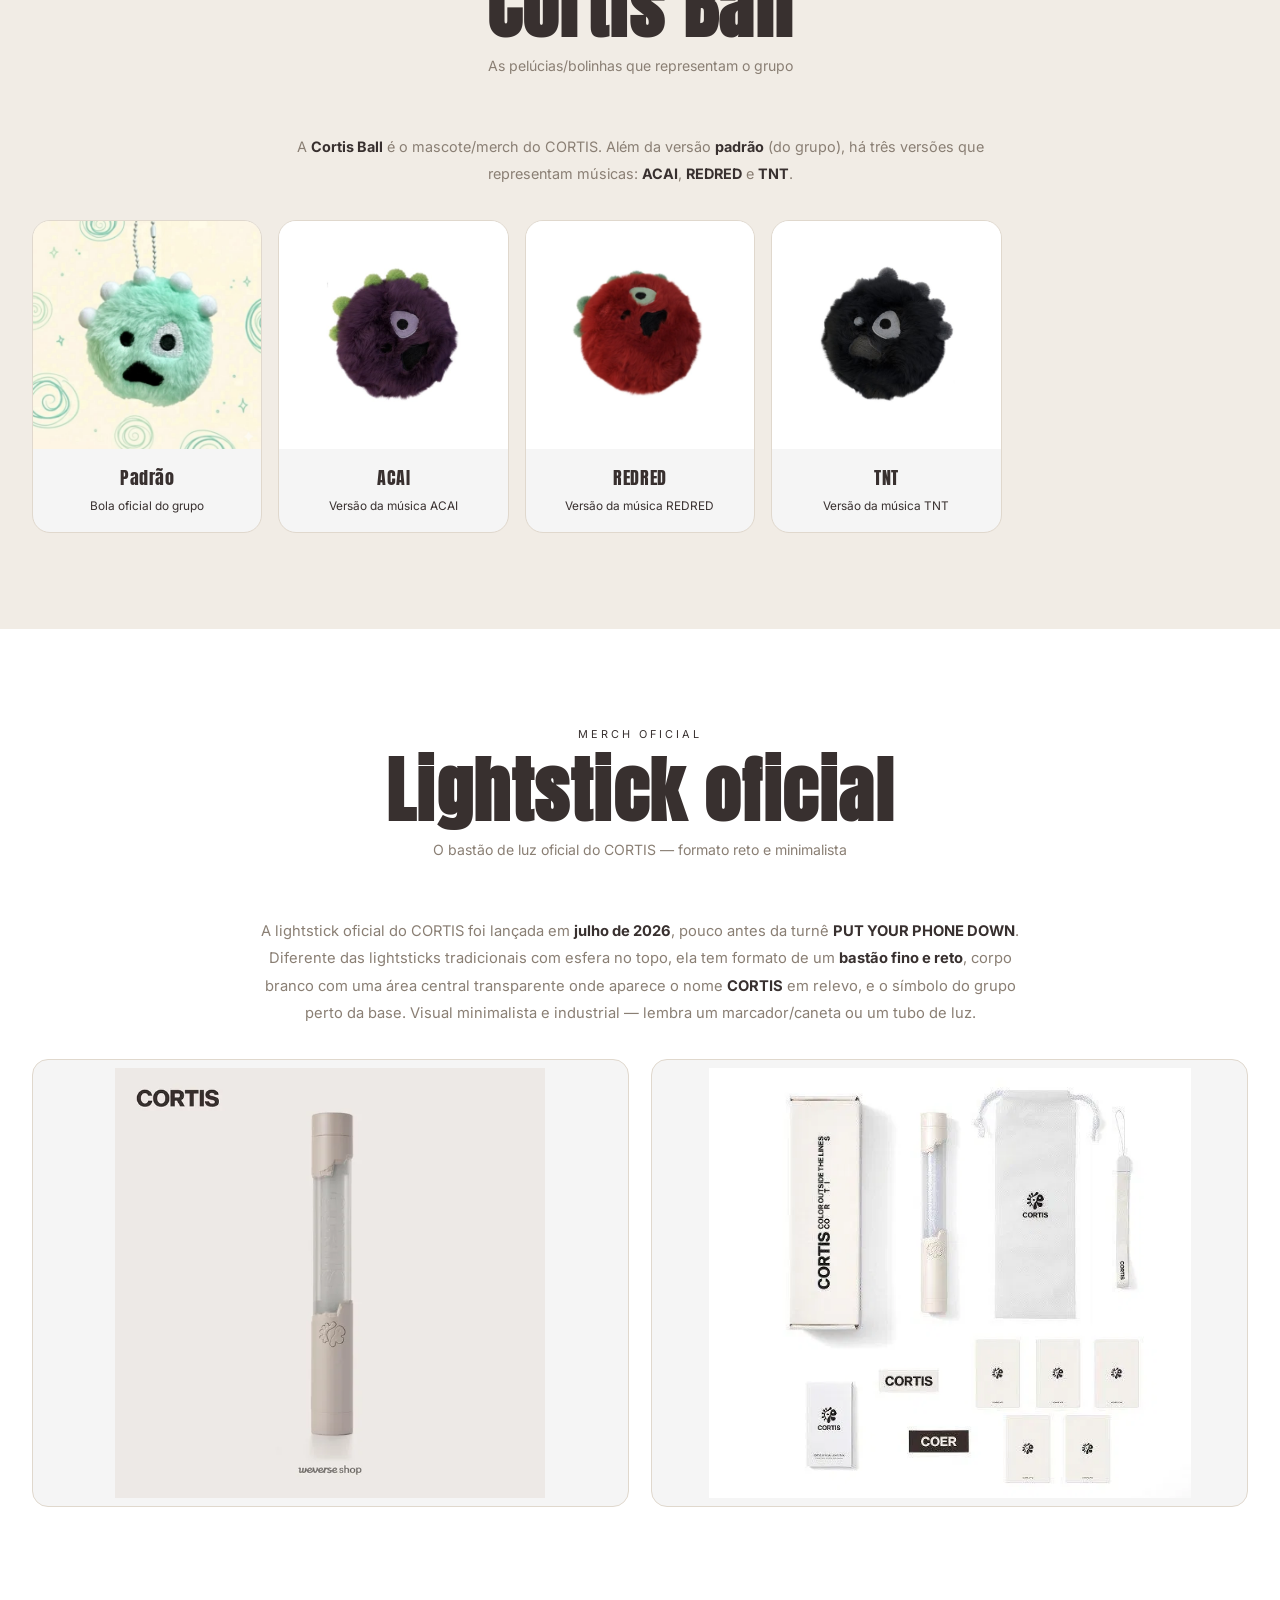
==== commit 6d48e538: "Remove todos os emojis e adota sistema de ícones SVG Substitui os emojis e glifos tipográficos usado" ====
--- a/index.html
+++ b/index.html
@@ -15,7 +15,7 @@
   <meta property="og:url" content="https://laysa-eserrao.github.io/Cortis-Fanpage/" />
   <!-- TODO: adicionar og:image (URL absoluta) quando houver uma imagem oficial -->
 
-  <!-- Favicon (SVG inline — placeholder na cor do tema padrão) -->
+  <!-- Favicon -->
   <link rel="icon" href="assets/favicon-cortis.png" />
 
   <!-- Fontes: Anton (display marcante) + Inter (sans legível) -->
@@ -28,12 +28,40 @@
 </head>
 <body class="theme-green-light">
 
+<!-- ══════════ SPRITE DE ÍCONES (SVG inline · referenciado via <use href="#i-…">) ══════════ -->
+<svg class="icon-sprite" aria-hidden="true" focusable="false" xmlns="http://www.w3.org/2000/svg">
+  <!-- interface -->
+  <symbol id="i-search" viewBox="0 0 24 24"><circle cx="11" cy="11" r="7"/><path d="M16.2 16.2 21 21"/></symbol>
+  <symbol id="i-menu" viewBox="0 0 24 24"><path d="M3.5 7h17M3.5 12h17M3.5 17h17"/></symbol>
+  <symbol id="i-close" viewBox="0 0 24 24"><path d="M6 6l12 12M18 6 6 18"/></symbol>
+  <symbol id="i-check" viewBox="0 0 24 24"><path d="M4.8 12.6l4.6 4.6L19.4 6.9"/></symbol>
+  <symbol id="i-chevron-down" viewBox="0 0 24 24"><path d="M6 9.5l6 6 6-6"/></symbol>
+  <symbol id="i-chevron-left" viewBox="0 0 24 24"><path d="M14.5 5.5 7.5 12l7 6.5"/></symbol>
+  <symbol id="i-chevron-right" viewBox="0 0 24 24"><path d="M9.5 5.5 16.5 12l-7 6.5"/></symbol>
+  <symbol id="i-arrow-right" viewBox="0 0 24 24"><path d="M4 12h15.4M13.4 6l6 6-6 6"/></symbol>
+  <symbol id="i-arrow-up" viewBox="0 0 24 24"><path d="M12 20V4.6M6 10.6l6-6 6 6"/></symbol>
+  <symbol id="i-play" viewBox="0 0 24 24"><path d="M8.2 5.1 19 12 8.2 18.9Z" fill="currentColor" stroke="none"/></symbol>
+  <!-- conteúdo -->
+  <symbol id="i-globe" viewBox="0 0 24 24"><circle cx="12" cy="12" r="8.6"/><path d="M3.4 12h17.2"/><path d="M12 3.4c2.2 2.4 3.4 5.4 3.4 8.6S14.2 18.2 12 20.6C9.8 18.2 8.6 15.2 8.6 12S9.8 5.8 12 3.4Z"/></symbol>
+  <symbol id="i-users" viewBox="0 0 24 24"><circle cx="9.2" cy="8.4" r="3.4"/><path d="M3 20.2c.5-3.4 3.1-5.6 6.2-5.6s5.7 2.2 6.2 5.6"/><path d="M16.4 5.4a3.4 3.4 0 0 1 0 6"/><path d="M17.9 14.9c1.8.7 3 2.6 3.2 5.3"/></symbol>
+  <symbol id="i-disc" viewBox="0 0 24 24"><circle cx="12" cy="12" r="8.6"/><circle cx="12" cy="12" r="2.6"/></symbol>
+  <symbol id="i-heart" viewBox="0 0 24 24"><path d="M12 20.4S3.8 15.4 3.8 9.6a4.6 4.6 0 0 1 8.2-2.8 4.6 4.6 0 0 1 8.2 2.8c0 5.8-8.2 10.8-8.2 10.8Z"/></symbol>
+  <symbol id="i-book" viewBox="0 0 24 24"><path d="M4 4.8h5.6A2.4 2.4 0 0 1 12 7.2v12.2a2.1 2.1 0 0 0-2.1-2.1H4Z"/><path d="M20 4.8h-5.6A2.4 2.4 0 0 0 12 7.2v12.2a2.1 2.1 0 0 1 2.1-2.1H20Z"/></symbol>
+  <symbol id="i-trophy" viewBox="0 0 24 24"><path d="M7.6 4.6h8.8v4.2a4.4 4.4 0 0 1-8.8 0Z"/><path d="M7.6 5.9H5v1.5a3.3 3.3 0 0 0 3.1 3.3"/><path d="M16.4 5.9H19v1.5a3.3 3.3 0 0 1-3.1 3.3"/><path d="M12 13.2v3.3"/><path d="M8.4 19.4h7.2"/></symbol>
+  <symbol id="i-crown" viewBox="0 0 24 24"><path d="M3.6 8.2l3.6 2.9L12 5l4.8 6.1 3.6-2.9-1.7 10.4H5.3Z"/></symbol>
+  <symbol id="i-zap" viewBox="0 0 24 24"><path d="M13.4 3.2 5.7 13.5h5.1l-.9 7.3 7.7-10.2h-5.1Z"/></symbol>
+  <symbol id="i-user" viewBox="0 0 24 24"><circle cx="12" cy="8.4" r="3.6"/><path d="M5 20.3c.6-3.6 3.5-5.9 7-5.9s6.4 2.3 7 5.9"/></symbol>
+  <symbol id="i-bulb" viewBox="0 0 24 24"><path d="M12 3.4a5.6 5.6 0 0 0-3.2 10.2v2.3h6.4v-2.3A5.6 5.6 0 0 0 12 3.4Z"/><path d="M10.2 19.2h3.6"/></symbol>
+  <symbol id="i-link" viewBox="0 0 24 24"><path d="M10.4 13.6a3.4 3.4 0 0 0 4.8 0l3-3a3.4 3.4 0 0 0-4.8-4.8l-1.2 1.2"/><path d="M13.6 10.4a3.4 3.4 0 0 0-4.8 0l-3 3a3.4 3.4 0 0 0 4.8 4.8l1.2-1.2"/></symbol>
+  <symbol id="i-sphere" viewBox="0 0 24 24"><circle cx="12" cy="12" r="8.6"/><path d="M8.4 5.7a8.6 8.6 0 0 0 0 12.6"/></symbol>
+</svg>
+
 <!-- Skip link (acessibilidade) -->
 <a class="skip-link" href="#membros">Pular para o conteúdo</a>
 
 <!-- ══════════ INTRO ══════════ -->
 <div id="introScreen">
-  <button id="introSkipBtn" class="intro-skip" aria-label="Pular introdução">Pular ›</button>
+  <button id="introSkipBtn" class="intro-skip" aria-label="Pular introdução">Pular<svg class="icon icon-xs" aria-hidden="true"><use href="#i-chevron-right"></use></svg></button>
   <img class="intro-logo-img js-logo-full" src="assets/cortis-logo-full-38302F.png" alt="CORTIS" />
   <div class="intro-sub">COLOR OUTSIDE THE LINES · BigHit Music · Est. 2025</div>
   <div class="intro-bar"><div class="intro-fill"></div></div>
@@ -65,28 +93,28 @@
               aria-haspopup="menu" aria-expanded="false" aria-controls="themeMenuList"
               title="Escolher modo (tema de cor)">
         <span class="theme-menu-label">Modos</span>
-        <span class="theme-menu-chevron" aria-hidden="true">▾</span>
+        <span class="theme-menu-chevron" aria-hidden="true"><svg class="icon icon-xs" aria-hidden="true"><use href="#i-chevron-down"></use></svg></span>
       </button>
       <div id="themeMenuList" class="theme-menu-list" role="menu" aria-label="Selecionar modo de cor">
         <button class="theme-option" role="menuitemradio" aria-checked="false" data-theme="verde-claro"  type="button">
-          <span class="theme-dot" aria-hidden="true"></span><span class="theme-option-name">Claro</span><span class="theme-option-check" aria-hidden="true">✓</span>
+          <span class="theme-dot" aria-hidden="true"></span><span class="theme-option-name">Claro</span><span class="theme-option-check" aria-hidden="true"><svg class="icon icon-sm" aria-hidden="true"><use href="#i-check"></use></svg></span>
         </button>
         <button class="theme-option" role="menuitemradio" aria-checked="false" data-theme="verde-escuro" type="button">
-          <span class="theme-dot" aria-hidden="true"></span><span class="theme-option-name">Escuro</span><span class="theme-option-check" aria-hidden="true">✓</span>
+          <span class="theme-dot" aria-hidden="true"></span><span class="theme-option-name">Escuro</span><span class="theme-option-check" aria-hidden="true"><svg class="icon icon-sm" aria-hidden="true"><use href="#i-check"></use></svg></span>
         </button>
         <button class="theme-option" role="menuitemradio" aria-checked="false" data-theme="redred"       type="button">
-          <span class="theme-dot" aria-hidden="true"></span><span class="theme-option-name">REDRED</span><span class="theme-option-check" aria-hidden="true">✓</span>
+          <span class="theme-dot" aria-hidden="true"></span><span class="theme-option-name">REDRED</span><span class="theme-option-check" aria-hidden="true"><svg class="icon icon-sm" aria-hidden="true"><use href="#i-check"></use></svg></span>
         </button>
         <button class="theme-option" role="menuitemradio" aria-checked="false" data-theme="acai"         type="button">
-          <span class="theme-dot" aria-hidden="true"></span><span class="theme-option-name">ACAI</span><span class="theme-option-check" aria-hidden="true">✓</span>
+          <span class="theme-dot" aria-hidden="true"></span><span class="theme-option-name">ACAI</span><span class="theme-option-check" aria-hidden="true"><svg class="icon icon-sm" aria-hidden="true"><use href="#i-check"></use></svg></span>
         </button>
         <button class="theme-option" role="menuitemradio" aria-checked="false" data-theme="tnt"          type="button">
-          <span class="theme-dot" aria-hidden="true"></span><span class="theme-option-name">TNT</span><span class="theme-option-check" aria-hidden="true">✓</span>
+          <span class="theme-dot" aria-hidden="true"></span><span class="theme-option-name">TNT</span><span class="theme-option-check" aria-hidden="true"><svg class="icon icon-sm" aria-hidden="true"><use href="#i-check"></use></svg></span>
         </button>
       </div>
     </div>
-    <button class="nav-search-btn" id="searchOpenBtn" title="Buscar" aria-label="Abrir busca">🔍</button>
-    <button class="nav-toggle" id="navToggle" aria-label="Abrir menu">☰</button>
+    <button class="nav-search-btn" id="searchOpenBtn" title="Buscar" aria-label="Abrir busca"><svg class="icon" aria-hidden="true"><use href="#i-search"></use></svg></button>
+    <button class="nav-toggle" id="navToggle" aria-label="Abrir menu"><svg class="icon" aria-hidden="true"><use href="#i-menu"></use></svg></button>
   </div>
 </nav>
 
@@ -109,7 +137,7 @@
       <span>Keonho</span>
     </div>
     <div class="hero-btns">
-      <a href="#membros" class="btn btn-primary">Conhecer os membros →</a>
+      <a href="#membros" class="btn btn-primary">Conhecer os membros<svg class="icon icon-sm" aria-hidden="true"><use href="#i-arrow-right"></use></svg></a>
       <a href="#discografia" class="btn btn-outline">Ver discografia</a>
     </div>
   </div>
@@ -188,9 +216,9 @@
   </div>
   <div id="mvsFeatured"><!-- MV em destaque, preenchido pelo script.js --></div>
   <div class="mvs-wrap">
-    <button class="mvs-btn-left" id="mvsPrev" type="button" aria-label="Ver MVs anteriores">‹</button>
+    <button class="mvs-btn-left" id="mvsPrev" type="button" aria-label="Ver MVs anteriores"><svg class="icon" aria-hidden="true"><use href="#i-chevron-left"></use></svg></button>
     <div id="mvsCarousel" class="mvs-scroll"><!-- preenchido pelo script.js --></div>
-    <button class="mvs-btn-right" id="mvsNext" type="button" aria-label="Ver próximos MVs">›</button>
+    <button class="mvs-btn-right" id="mvsNext" type="button" aria-label="Ver próximos MVs"><svg class="icon" aria-hidden="true"><use href="#i-chevron-right"></use></svg></button>
   </div>
 </section>
 
@@ -278,7 +306,7 @@
 <!-- Modal de membro -->
 <div id="memberModal" class="modal-backdrop hidden" role="dialog" aria-modal="true" aria-label="Perfil do membro">
   <div class="member-modal">
-    <button class="modal-close-btn" id="modalCloseBtn" aria-label="Fechar perfil do membro">✕</button>
+    <button class="modal-close-btn" id="modalCloseBtn" aria-label="Fechar perfil do membro"><svg class="icon" aria-hidden="true"><use href="#i-close"></use></svg></button>
     <div class="modal-img-side" id="modalImgSide"></div>
     <div class="modal-info-side" id="modalInfoSide"></div>
   </div>
@@ -287,23 +315,23 @@
 <!-- Modal de álbum (discografia detalhada) -->
 <div id="albumModal" class="modal-backdrop hidden" role="dialog" aria-modal="true" aria-label="Detalhes do álbum">
   <div class="album-modal">
-    <button class="modal-close-btn" id="albumModalCloseBtn" aria-label="Fechar detalhes do álbum">✕</button>
+    <button class="modal-close-btn" id="albumModalCloseBtn" aria-label="Fechar detalhes do álbum"><svg class="icon" aria-hidden="true"><use href="#i-close"></use></svg></button>
     <div class="album-modal-body" id="albumModalBody"></div>
   </div>
 </div>
 
 <!-- Lightbox da galeria -->
 <div id="lightbox" class="lightbox hidden" role="dialog" aria-modal="true" aria-label="Visualização de imagem">
-  <button id="lbClose" class="lb-btn lb-close" aria-label="Fechar imagem">✕</button>
+  <button id="lbClose" class="lb-btn lb-close" aria-label="Fechar imagem"><svg class="icon" aria-hidden="true"><use href="#i-close"></use></svg></button>
   <img id="lbImg" src="" alt="" />
 </div>
 
 <!-- Busca global -->
 <div class="search-wrap" id="searchWrap" role="dialog" aria-modal="true" aria-label="Busca">
   <div class="search-input-wrap">
-    <span class="search-input-icon" aria-hidden="true">🔍</span>
+    <span class="search-input-icon" aria-hidden="true"><svg class="icon" aria-hidden="true"><use href="#i-search"></use></svg></span>
     <input class="search-input" id="searchInput" type="text" placeholder="Buscar membros, álbuns, curiosidades..." autocomplete="off" aria-label="Campo de busca" />
-    <button class="search-close" id="searchCloseBtn" aria-label="Fechar busca">✕</button>
+    <button class="search-close" id="searchCloseBtn" aria-label="Fechar busca"><svg class="icon" aria-hidden="true"><use href="#i-close"></use></svg></button>
   </div>
   <div class="search-results" id="searchResults"></div>
 </div>
@@ -313,7 +341,7 @@
 <aside class="drawer" id="drawer" aria-label="Menu de navegação">
   <div class="drawer-header">
     <span class="drawer-logo">CORTIS</span>
-    <button class="drawer-close" id="drawerClose" aria-label="Fechar menu">✕</button>
+    <button class="drawer-close" id="drawerClose" aria-label="Fechar menu"><svg class="icon" aria-hidden="true"><use href="#i-close"></use></svg></button>
   </div>
   <nav class="drawer-nav">
     <a href="#membros">Membros</a>
@@ -334,7 +362,7 @@
 </aside>
 
 <!-- Voltar ao topo -->
-<button id="backToTop" class="back-to-top" aria-label="Voltar ao topo">↑</button>
+<button id="backToTop" class="back-to-top" aria-label="Voltar ao topo"><svg class="icon" aria-hidden="true"><use href="#i-arrow-up"></use></svg></button>
 
 </body>
 </html>
--- a/style.css
+++ b/style.css
@@ -13,6 +13,20 @@
 input { font-family: inherit; }
 ul { list-style: none; }
 .hidden { display: none !important; }
+
+/* ── ÍCONES ──
+   Sprite SVG inline no topo do <body> (index.html); uso: <svg class="icon"><use href="#i-…"></svg>
+   Herdam a cor do contexto via currentColor, então funcionam nos 5 temas sem override. */
+.icon-sprite { position: absolute; width: 0; height: 0; overflow: hidden; }
+.icon {
+  width: 1.15em; height: 1.15em; flex: 0 0 auto;
+  fill: none; stroke: currentColor;
+  stroke-width: 1.7; stroke-linecap: round; stroke-linejoin: round;
+  vertical-align: -.19em; pointer-events: none;
+}
+.icon-xs { width: .85em; height: .85em; stroke-width: 2.1; }
+.icon-sm { width: 1em;   height: 1em;   stroke-width: 1.9; }
+.icon-lg { width: 1.6em; height: 1.6em; stroke-width: 1.5; }
 
 /* ============================================================
    SISTEMA DE TEMAS
@@ -174,6 +188,7 @@
 #introScreen.out { opacity: 0; pointer-events: none; }
 .intro-skip {
   position: absolute; top: 1.2rem; right: 1.4rem;
+  display: inline-flex; align-items: center; gap: .35rem;
   color: var(--text-2); font-size: .85rem; letter-spacing: .06em;
 }
 .intro-skip:hover { color: var(--text); }
@@ -250,7 +265,7 @@
 .theme-menu-btn:hover,
 .theme-menu-btn[aria-expanded="true"] { border-color: var(--accent); color: var(--accent); }
 .theme-menu-label { letter-spacing: .02em; }
-.theme-menu-chevron { font-size: .7rem; transition: transform .25s ease; }
+.theme-menu-chevron { display: flex; font-size: .9rem; transition: transform .25s ease; }
 .theme-menu-btn[aria-expanded="true"] .theme-menu-chevron { transform: rotate(180deg); }
 
 .theme-menu-list {
@@ -275,7 +290,7 @@
 .theme-option:focus-visible { background: var(--glass); }
 .theme-option.active { background: color-mix(in srgb, var(--accent) 12%, transparent); }
 .theme-option-name { flex: 1; }
-.theme-option-check { color: var(--accent); font-size: .85rem; opacity: 0; }
+.theme-option-check { display: flex; color: var(--accent); font-size: .95rem; opacity: 0; transition: opacity .15s; }
 .theme-option.active .theme-option-check { opacity: 1; }
 
 /* bolinhas de cor — fixas por tema (representam a cor de cada modo, independente do tema ativo) */
@@ -302,6 +317,7 @@
   font-size: 1rem;
   transition: border-color .3s, color .3s;
 }
+.nav-search-btn .icon, .nav-toggle .icon { width: 19px; height: 19px; }
 .nav-search-btn:hover, .nav-toggle:hover { border-color: var(--accent); color: var(--accent); }
 
 /* ============================================================
@@ -368,7 +384,7 @@
 
 /* ── BOTÕES ── */
 .btn {
-  display: inline-block;
+  display: inline-flex; align-items: center; justify-content: center; gap: .6rem;
   padding: .8rem 1.8rem; border-radius: 50px;
   font-size: .82rem; letter-spacing: .08em;
   transition: background-color .3s, transform .3s, box-shadow .3s, border-color .3s;
@@ -486,6 +502,7 @@
   display: flex; align-items: center; justify-content: center; font-size: 1rem;
   transition: background-color .3s;
 }
+.modal-close-btn .icon { width: 18px; height: 18px; }
 .modal-close-btn:hover { background: var(--accent); color: var(--on-accent); }
 .modal-img-side { position: relative; min-height: 300px; max-height: 42vh; background: var(--card); }
 .modal-img-side img { width: 100%; height: 100%; object-fit: cover; }
@@ -503,7 +520,10 @@
 .modal-stat-value { font-size: .86rem; color: var(--text); margin-top: .15rem; }
 .modal-bio { font-size: .85rem; color: var(--text-2); line-height: 1.9; }
 .modal-fact { font-size: .82rem; color: var(--text-2); padding-left: 1.1rem; position: relative; margin-bottom: .35rem; }
-.modal-fact::before { content: '✦'; position: absolute; left: 0; top: .25rem; color: var(--accent); font-size: .6rem; }
+.modal-fact::before {
+  content: ''; position: absolute; left: 0; top: .62rem;
+  width: 7px; height: 1.5px; background: var(--accent); border-radius: 1px;
+}
 
 /* Modal de álbum */
 .album-modal { max-width: 720px; }
@@ -554,7 +574,7 @@
 .disco-info { padding: .85rem; }
 .disco-name { font-family: 'Anton', sans-serif; font-size: 1.05rem; letter-spacing: .02em; color: var(--text); line-height: 1.15; margin-bottom: .25rem; }
 .disco-year { font-size: .7rem; color: var(--text-2); }
-.disco-track { font-size: .74rem; color: var(--accent); margin-top: .2rem; }
+.disco-track { display: flex; align-items: center; gap: .34rem; font-size: .74rem; color: var(--accent); margin-top: .2rem; }
 
 /* ============================================================
    TIMELINE — "Color Outside the Lines"
@@ -666,7 +686,7 @@
   position: absolute; top: 50%; left: 50%; transform: translate(-50%, -50%);
   width: 68px; height: 68px; border-radius: 50%;
   background: color-mix(in srgb, var(--accent) 85%, transparent);
-  color: var(--on-accent); font-size: 1.6rem;
+  color: var(--on-accent); font-size: 1.5rem;
   display: flex; align-items: center; justify-content: center;
   transition: transform .3s, background-color .3s;
 }
@@ -692,15 +712,16 @@
 .mv-thumb { aspect-ratio: 16/9; position: relative; overflow: hidden; background: var(--surface); }
 .mv-thumb img { width: 100%; height: 100%; object-fit: cover; transition: transform .5s; }
 .mv-card:hover .mv-thumb img { transform: scale(1.06); }
-.mv-play { position: absolute; inset: 0; display: flex; align-items: center; justify-content: center; background: color-mix(in srgb, var(--bg) 45%, transparent); opacity: 0; transition: opacity .3s; font-size: 2rem; color: var(--text); }
+.mv-play { position: absolute; inset: 0; display: flex; align-items: center; justify-content: center; background: color-mix(in srgb, var(--bg) 45%, transparent); opacity: 0; transition: opacity .3s; font-size: 1.9rem; color: var(--text); }
+.mv-fallback-play { display: flex; font-size: 1rem; }
 .mv-card:hover .mv-play { opacity: 1; }
 .mv-info { padding: .9rem; }
 .mv-title { font-family: 'Anton', sans-serif; font-size: 1.05rem; letter-spacing: .02em; color: var(--text); }
 .mv-year { font-size: .72rem; color: var(--text-2); margin-top: .2rem; }
-.mv-views { font-size: .72rem; color: var(--accent); margin-top: .2rem; }
+.mv-views { display: flex; align-items: center; gap: .34rem; font-size: .72rem; color: var(--accent); margin-top: .2rem; }
 .mvs-btn-left, .mvs-btn-right {
   flex-shrink: 0; width: 42px; height: 42px; border-radius: 50%;
-  background: var(--accent); color: var(--on-accent); font-size: 1.4rem;
+  background: var(--accent); color: var(--on-accent); font-size: 1.25rem;
   display: flex; align-items: center; justify-content: center;
   transition: transform .25s, background-color .25s;
 }
@@ -737,6 +758,7 @@
   display: flex; align-items: center; justify-content: center; font-size: 1.3rem;
   transition: background-color .3s;
 }
+.lb-btn .icon { width: 20px; height: 20px; }
 .lb-btn:hover { background: var(--accent); color: var(--on-accent); }
 .lb-close { top: 1.2rem; right: 1.2rem; }
 #lbImg { max-width: 92vw; max-height: 84vh; object-fit: contain; border-radius: 14px; border: 1px solid var(--border); }
@@ -769,10 +791,13 @@
 .gemeo-sub { font-size: .74rem; color: var(--accent); letter-spacing: .08em; text-transform: uppercase; text-align: center; margin-bottom: 1rem; }
 .gemeo-traits { display: flex; flex-direction: column; gap: .55rem; padding: 0 1.2rem; }
 .gemeo-trait {
-  display: flex; gap: .6rem; align-items: baseline;
+  display: flex; gap: .6rem; align-items: flex-start;
   font-size: .84rem; color: var(--text-2); line-height: 1.6;
 }
-.gemeo-trait::before { content: '›'; color: var(--accent); font-weight: 700; flex-shrink: 0; }
+.gemeo-trait::before {
+  content: ''; flex-shrink: 0; margin-top: .58rem;
+  width: 7px; height: 1.5px; background: var(--accent); border-radius: 1px;
+}
 .gemeo-trait strong { color: var(--text); font-weight: 600; }
 .gemeos-vs {
   display: flex; align-items: center; justify-content: center;
@@ -798,6 +823,7 @@
 }
 .cortisball-card:hover { border-color: var(--border-hover); transform: translateY(-5px); box-shadow: 0 14px 40px color-mix(in srgb, var(--accent) 18%, transparent); }
 .cortisball-img { width: 100%; aspect-ratio: 1; object-fit: cover; background: var(--surface); margin-bottom: .8rem; }
+.cortisball-img-empty { display: flex; align-items: center; justify-content: center; font-size: 2.4rem; color: var(--text-2); opacity: .5; }
 .cortisball-name { font-family: 'Anton', sans-serif; font-size: 1.15rem; letter-spacing: .03em; color: var(--text); }
 .cortisball-member { font-size: .74rem; color: var(--accent); margin-top: .2rem; }
 
@@ -829,7 +855,10 @@
 
 .lightstick-list { list-style: none; display: flex; flex-direction: column; gap: .55rem; }
 .lightstick-list li { position: relative; padding-left: 1.2rem; font-size: .86rem; color: var(--stext); line-height: 1.55; }
-.lightstick-list li::before { content: "›"; position: absolute; left: 0; color: var(--saccent); font-weight: 700; }
+.lightstick-list li::before {
+  content: ''; position: absolute; left: 0; top: .62rem;
+  width: 7px; height: 1.5px; background: var(--saccent); border-radius: 1px;
+}
 .lightstick-list li.lightstick-list-note { padding-left: 0; margin-top: .3rem; font-size: .78rem; color: var(--stext2); }
 .lightstick-list li.lightstick-list-note::before { content: none; }
 
@@ -850,7 +879,8 @@
    STREAM
    Contrato JS: .stream-grid > (a.stream-card[style="--card-color:…"] > .stream-icon + .stream-name + .stream-action)
    ============================================================ */
-.stream-grid { display: grid; grid-template-columns: repeat(2, 1fr); gap: 1rem; max-width: 900px; margin: 0 auto; }
+/* 3 plataformas (Spotify · YouTube · Apple Music) → linha centralizada de 3 */
+.stream-grid { display: grid; grid-template-columns: repeat(3, 1fr); gap: 1rem; max-width: 720px; margin: 0 auto; }
 .stream-card {
   display: flex; flex-direction: column; align-items: center; gap: .7rem;
   padding: 1.8rem 1rem; text-align: center;
@@ -861,8 +891,15 @@
   border-color: var(--card-color, var(--border-hover));
   box-shadow: 0 8px 30px color-mix(in srgb, var(--card-color, var(--accent)) 30%, transparent);
 }
-.stream-icon { font-size: 1.9rem; line-height: 1; }
-.stream-icon img { width: 34px; height: 34px; object-fit: contain; display: block; }
+.stream-icon { font-size: 1.9rem; line-height: 1; display: flex; align-items: center; justify-content: center; }
+/* Ícones SVG monocromáticos das plataformas — tamanho consistente ~44px */
+.stream-icon img { width: 44px; height: 44px; object-fit: contain; display: block; }
+/* Os SVGs são pretos por padrão (ótimo sobre os cards claros do tema Creme);
+   nos temas de fundo escuro invertemos para branco e garantimos bom contraste. */
+.theme-green-dark .stream-icon img,
+.theme-redred    .stream-icon img,
+.theme-acai      .stream-icon img,
+.theme-tnt       .stream-icon img { filter: invert(1) brightness(1.9); }
 .stream-name { font-size: .88rem; font-weight: 600; color: var(--text); }
 .stream-action { font-size: .74rem; color: var(--accent); }
 
@@ -873,7 +910,12 @@
 .new-coer-grid { display: grid; grid-template-columns: 1fr; gap: 1rem; }
 .coer-card { background: var(--card); border: 1px solid var(--border); border-radius: 16px; padding: 1.6rem 1.4rem; }
 .coer-card:hover { border-color: var(--border-hover); transform: translateY(-3px); }
-.coer-icon { font-size: 1.8rem; margin-bottom: .6rem; }
+.coer-icon {
+  display: flex; align-items: center; justify-content: center;
+  width: 40px; height: 40px; margin-bottom: .9rem;
+  border: 1px solid var(--border-hover); border-radius: 10px;
+  color: var(--accent); font-size: 1.35rem;
+}
 .coer-title { font-family: 'Anton', sans-serif; font-size: 1.2rem; letter-spacing: .03em; color: var(--text); margin-bottom: .5rem; }
 .coer-text { font-size: .85rem; color: var(--text-2); line-height: 1.8; }
 .coer-text strong { color: var(--accent); font-weight: 600; }
@@ -882,6 +924,25 @@
 .coer-word { color: var(--accent); font-weight: 700; min-width: 76px; }
 .coer-def { color: var(--text-2); }
 
+/* ── CALLOUT (nota destacada dentro de uma seção) ── */
+.callout {
+  display: flex; flex-direction: column; gap: .7rem;
+  background: color-mix(in srgb, var(--stext) 7%, transparent);
+  border: 1px solid color-mix(in srgb, var(--stext) 22%, transparent);
+  border-radius: 14px; padding: 1.1rem 1.3rem; margin-top: 1.2rem;
+  font-size: .86rem; color: var(--stext); line-height: 1.6;
+}
+.callout-boxed { max-width: 720px; margin: 1.6rem auto 0; border-radius: 16px; padding: 1.3rem 1.4rem; gap: .5rem; }
+.callout-row { display: flex; align-items: flex-start; gap: .75rem; }
+.callout-row .icon { width: 17px; height: 17px; margin-top: .2rem; color: var(--saccent); }
+.callout-row strong,
+.callout-line strong { color: var(--saccent); font-weight: 600; }
+.callout-title {
+  display: flex; align-items: center; gap: .55rem; margin-bottom: .35rem;
+  font-family: 'Anton', sans-serif; font-size: 1.05rem; letter-spacing: .04em; color: var(--saccent);
+}
+.callout-line { font-size: .9rem; color: var(--stext); line-height: 1.55; }
+
 /* ============================================================
    FOOTER
    ============================================================ */
@@ -918,8 +979,9 @@
   transition: border-color .3s;
 }
 .search-input:focus { border-color: var(--accent); }
-.search-input-icon { position: absolute; left: 1.2rem; top: 50%; transform: translateY(-50%); color: var(--text-2); }
-.search-close { position: absolute; right: 1rem; top: 50%; transform: translateY(-50%); color: var(--text-2); font-size: 1.2rem; }
+.search-input-icon { position: absolute; left: 1.2rem; top: 50%; transform: translateY(-50%); display: flex; font-size: 1.05rem; color: var(--text-2); }
+.search-close { position: absolute; right: 1rem; top: 50%; transform: translateY(-50%); display: flex; color: var(--text-2); font-size: 1.05rem; }
+.search-close:hover { color: var(--accent); }
 .search-results { width: 100%; max-width: 640px; overflow-y: auto; max-height: 62vh; display: flex; flex-direction: column; gap: .6rem; }
 .search-result-item {
   display: flex; align-items: center; gap: 1rem;
@@ -927,7 +989,8 @@
   padding: .9rem 1.1rem; width: 100%; text-align: left;
 }
 .search-result-item:hover { border-color: var(--border-hover); background: var(--card); }
-.search-result-thumb { width: 44px; height: 44px; border-radius: 8px; object-fit: cover; flex-shrink: 0; background: var(--card); display: flex; align-items: center; justify-content: center; font-size: 1.2rem; }
+.search-result-thumb { width: 44px; height: 44px; border-radius: 8px; object-fit: cover; flex-shrink: 0; background: var(--card); display: flex; align-items: center; justify-content: center; font-size: 1.15rem; }
+.search-result-thumb-empty { border: 1px solid var(--border); color: var(--text-2); }
 .search-result-info { flex: 1; }
 .search-result-title { font-size: .88rem; font-weight: 600; color: var(--text); }
 .search-result-sub { font-size: .74rem; color: var(--text-2); margin-top: .12rem; }
@@ -953,6 +1016,7 @@
 .drawer-header { display: flex; align-items: center; justify-content: space-between; margin-bottom: 1.6rem; }
 .drawer-logo { font-family: 'Anton', sans-serif; font-size: 1.4rem; letter-spacing: .1em; background: var(--grad); -webkit-background-clip: text; background-clip: text; -webkit-text-fill-color: transparent; color: transparent; }
 .drawer-close { width: 34px; height: 34px; border-radius: 50%; border: 1px solid var(--border); color: var(--text-2); display: flex; align-items: center; justify-content: center; transition: border-color .2s, color .2s; }
+.drawer-close .icon { width: 17px; height: 17px; }
 .drawer-close:hover { border-color: var(--accent); color: var(--accent); }
 .drawer-nav { display: flex; flex-direction: column; gap: .15rem; flex: 1; }
 .drawer-nav a { color: var(--text-2); font-size: .95rem; padding: .8rem 1rem; border-radius: 10px; transition: background-color .2s, color .2s, padding-left .2s; }
@@ -965,7 +1029,7 @@
 .back-to-top {
   position: fixed; bottom: 1.4rem; right: 1.4rem; z-index: 500;
   width: 46px; height: 46px; border-radius: 50%;
-  background: var(--accent); color: var(--on-accent); font-size: 1.2rem;
+  background: var(--accent); color: var(--on-accent); font-size: 1.15rem;
   display: flex; align-items: center; justify-content: center;
   opacity: 0; pointer-events: none; transition: opacity .4s, transform .3s;
 }
@@ -1004,7 +1068,6 @@
   .historia-container { grid-template-columns: repeat(2, 1fr); }
   .new-coer-grid { grid-template-columns: repeat(2, 1fr); }
   .cortisball-grid { grid-template-columns: repeat(3, 1fr); }
-  .stream-grid { grid-template-columns: repeat(3, 1fr); }
   .gallery-masonry { columns: 3; }
   .stat-item { flex: 1 1 0; }
 }
@@ -1055,7 +1118,6 @@
   .historia-container { grid-template-columns: repeat(3, 1fr); }
   .new-coer-grid { grid-template-columns: repeat(3, 1fr); }
   .cortisball-grid { grid-template-columns: repeat(5, 1fr); }
-  .stream-grid { grid-template-columns: repeat(4, 1fr); }
 }
 
 /* ============================================================
@@ -1131,7 +1193,7 @@
 .theme-green-dark .gemeo-sub { color: #E4E0D5; }
 .theme-green-dark .gemeo-trait { color: #E4E0D5; }
 .theme-green-dark .gemeo-trait strong { color: #F1ECE5; }
-.theme-green-dark .gemeo-trait::before { color: #F1ECE5; }
+.theme-green-dark .gemeo-trait::before { background: #F1ECE5; }
 
 .theme-green-dark .cortisball-name { color: #F1ECE5; }
 .theme-green-dark .cortisball-member { color: #E4E0D5; }
@@ -1139,6 +1201,7 @@
 .theme-green-dark .stream-name { color: #F1ECE5; }
 .theme-green-dark .stream-action { color: #E4E0D5; }
 
+.theme-green-dark .coer-icon { color: #F1ECE5; border-color: color-mix(in srgb, #F1ECE5 32%, transparent); }
 .theme-green-dark .coer-title { color: #F1ECE5; }
 .theme-green-dark .coer-text { color: #E4E0D5; }
 .theme-green-dark .coer-text strong { color: #F1ECE5; }
@@ -1155,7 +1218,7 @@
 .theme-green-dark .modal-stat-label { color: #E4E0D5; }
 .theme-green-dark .modal-stat-value { color: #F1ECE5; }
 .theme-green-dark .modal-bio, .theme-green-dark .modal-fact { color: #E4E0D5; }
-.theme-green-dark .modal-fact::before { color: #F1ECE5; }
+.theme-green-dark .modal-fact::before { background: #F1ECE5; }
 .theme-green-dark .modal-divider { background: color-mix(in srgb, #F1ECE5 28%, transparent); }
 .theme-green-dark .modal-close-btn { color: #F1ECE5; }
 .theme-green-dark .album-modal-title { color: #F1ECE5; }
@@ -1211,3 +1274,68 @@
   -webkit-text-fill-color: var(--accent);
   color: var(--accent);
 }
+
+/* ============================================================
+   OTIMIZAÇÃO MOBILE (≤ 768px)
+   Ajustes só para telas estreitas — o layout desktop fica intacto.
+   ============================================================ */
+@media (max-width: 768px) {
+
+  /* ── HERO (versão B): sem foto de grupo, só o fundo liso do tema ──
+     A foto e o scrim saem no mobile para o título/logo aparecerem
+     com contraste total sobre o fundo (creme) + gradiente do tema. */
+  .hero-photo,
+  .hero-scrim { display: none !important; }
+
+  /* Título com respiro nas laterais (não encosta nas bordas) */
+  .hero-title { font-size: clamp(3.25rem, 19vw, 5.5rem); }
+
+  /* Nomes dos membros: quebram em ~2 linhas em vez de uma linha apertada */
+  .hero-members {
+    font-size: .78rem;
+    gap: .35rem .5rem;
+    max-width: 260px;
+    margin-left: auto; margin-right: auto;
+  }
+
+  /* Botões empilhados, largura ~total e boa área de toque (≥ ~48px) */
+  .hero-btns {
+    flex-direction: column;
+    align-items: stretch;
+    gap: .7rem;
+    width: min(320px, 100%);
+    margin-left: auto; margin-right: auto;
+  }
+  .hero-btns .btn {
+    width: 100%;
+    text-align: center;
+    padding: .95rem 1.5rem;
+  }
+
+  /* ── NAVBAR: alvos de toque maiores (≥ ~42px) ── */
+  .nav-search-btn,
+  .nav-toggle { width: 42px; height: 42px; }
+  .theme-menu-btn { height: 40px; }
+
+  /* ── MODAL DE MEMBRO: empilhado, com o lado-info rolando sozinho ──
+     No desktop é grid 2 colunas (info rola sozinho). Empilhado no mobile a
+     altura estourava e o overflow:hidden da caixa cortava a bio. Fixamos a
+     foto e a área de info em frações de vh (somam ≤ 88vh) para o botão de
+     fechar continuar visível no topo e a bio rolar dentro do próprio bloco. */
+  .modal-img-side { min-height: 200px; max-height: 40vh; }
+  .modal-info-side {
+    max-height: 48vh;
+    overflow-y: auto;
+    -webkit-overflow-scrolling: touch;
+    padding: 1.6rem 1.4rem;
+  }
+
+  /* ── STREAM: trio de ícones centralizado, com respiro no toque ── */
+  .stream-grid { gap: .6rem; }
+  .stream-card { padding: 1.3rem .5rem; }
+  .stream-name { font-size: .82rem; }
+
+  /* ── FOOTER: mais área de toque nos links ── */
+  .footer-links { gap: .6rem 1.1rem; }
+  .footer-links a { padding: .35rem .2rem; }
+}
